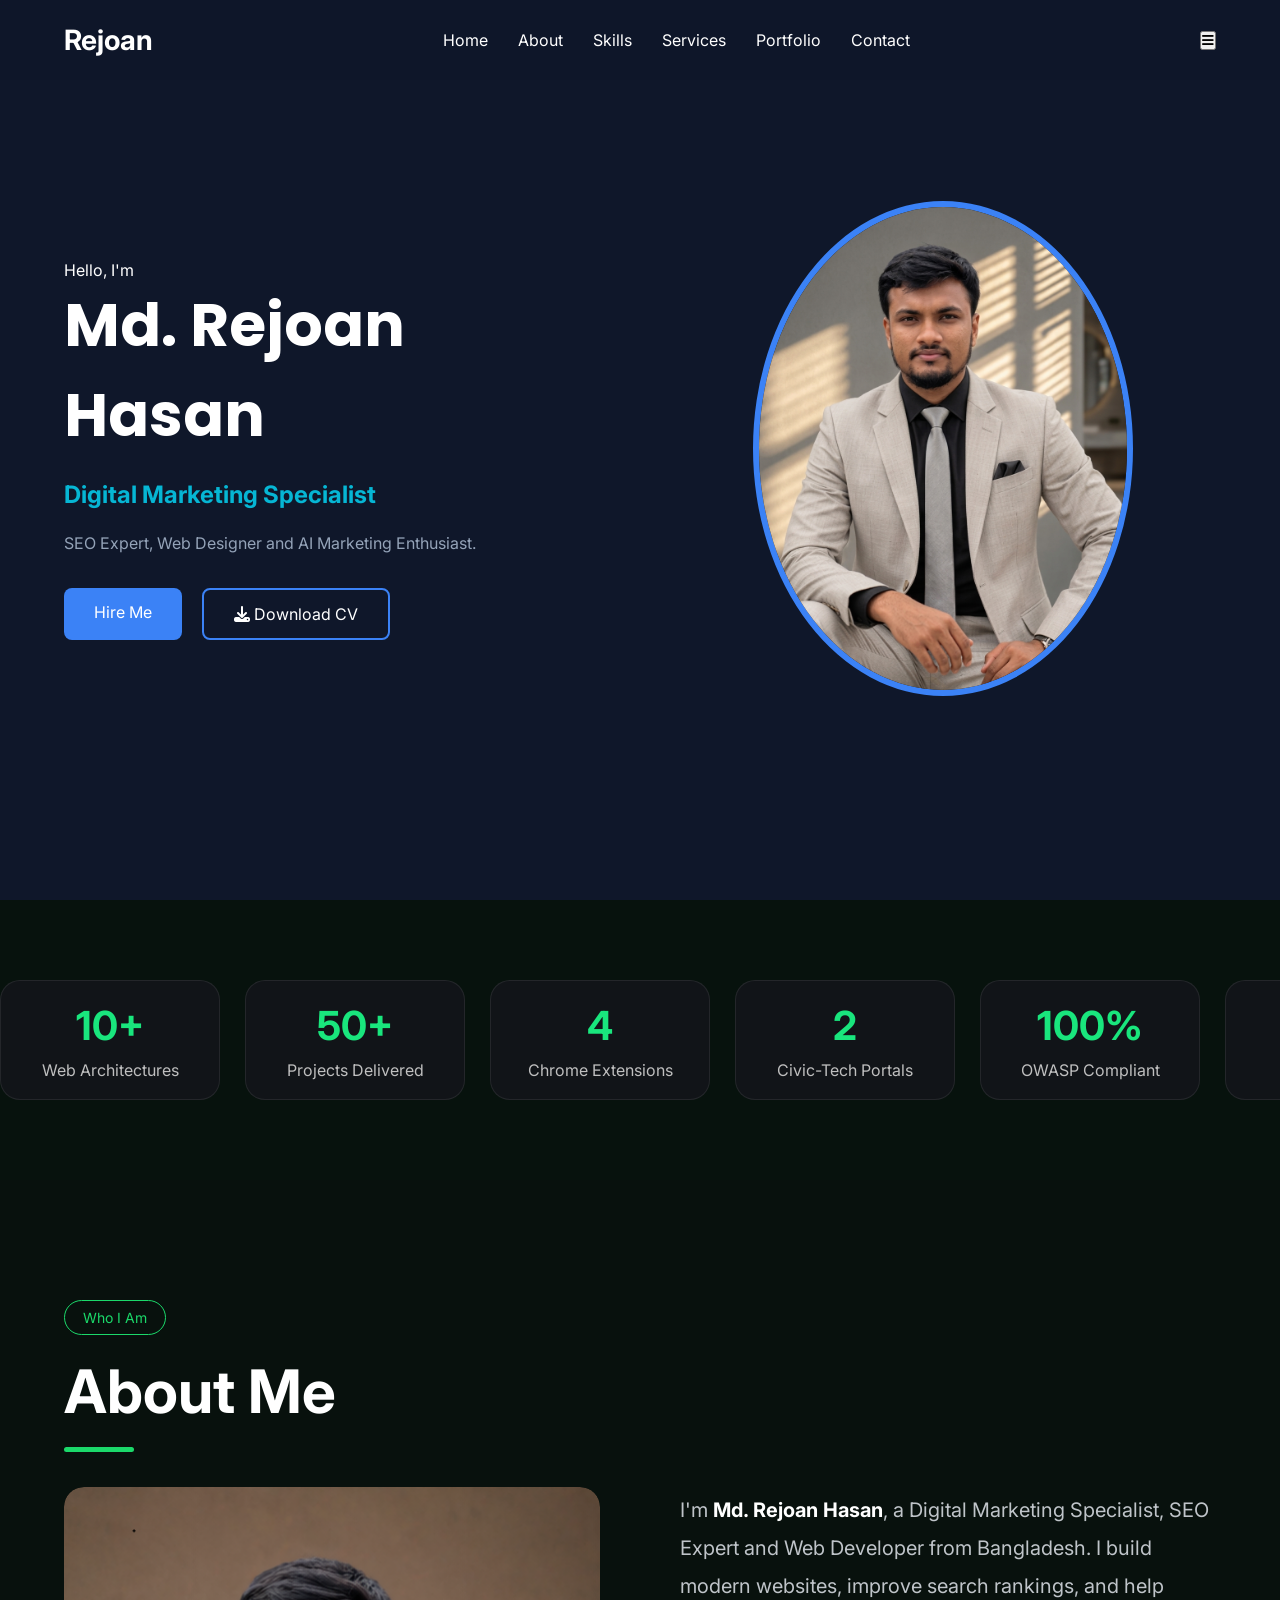
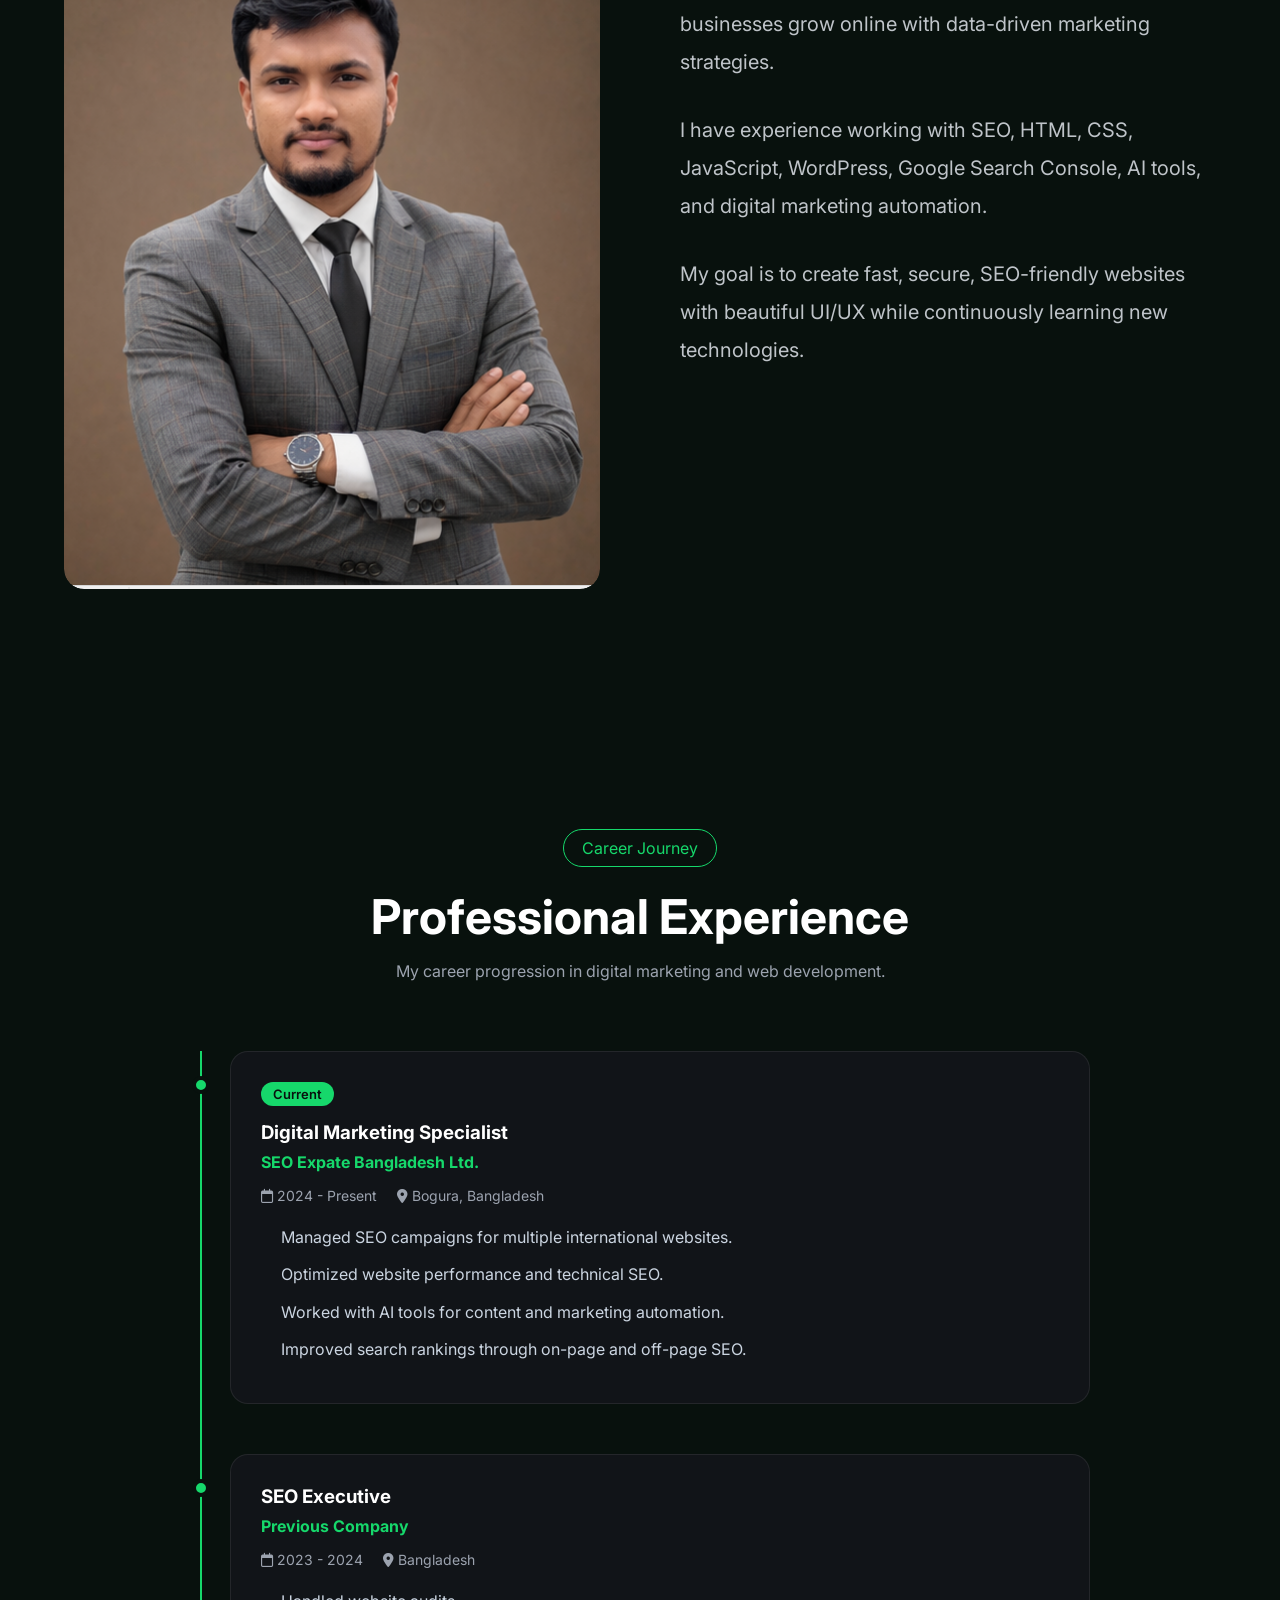
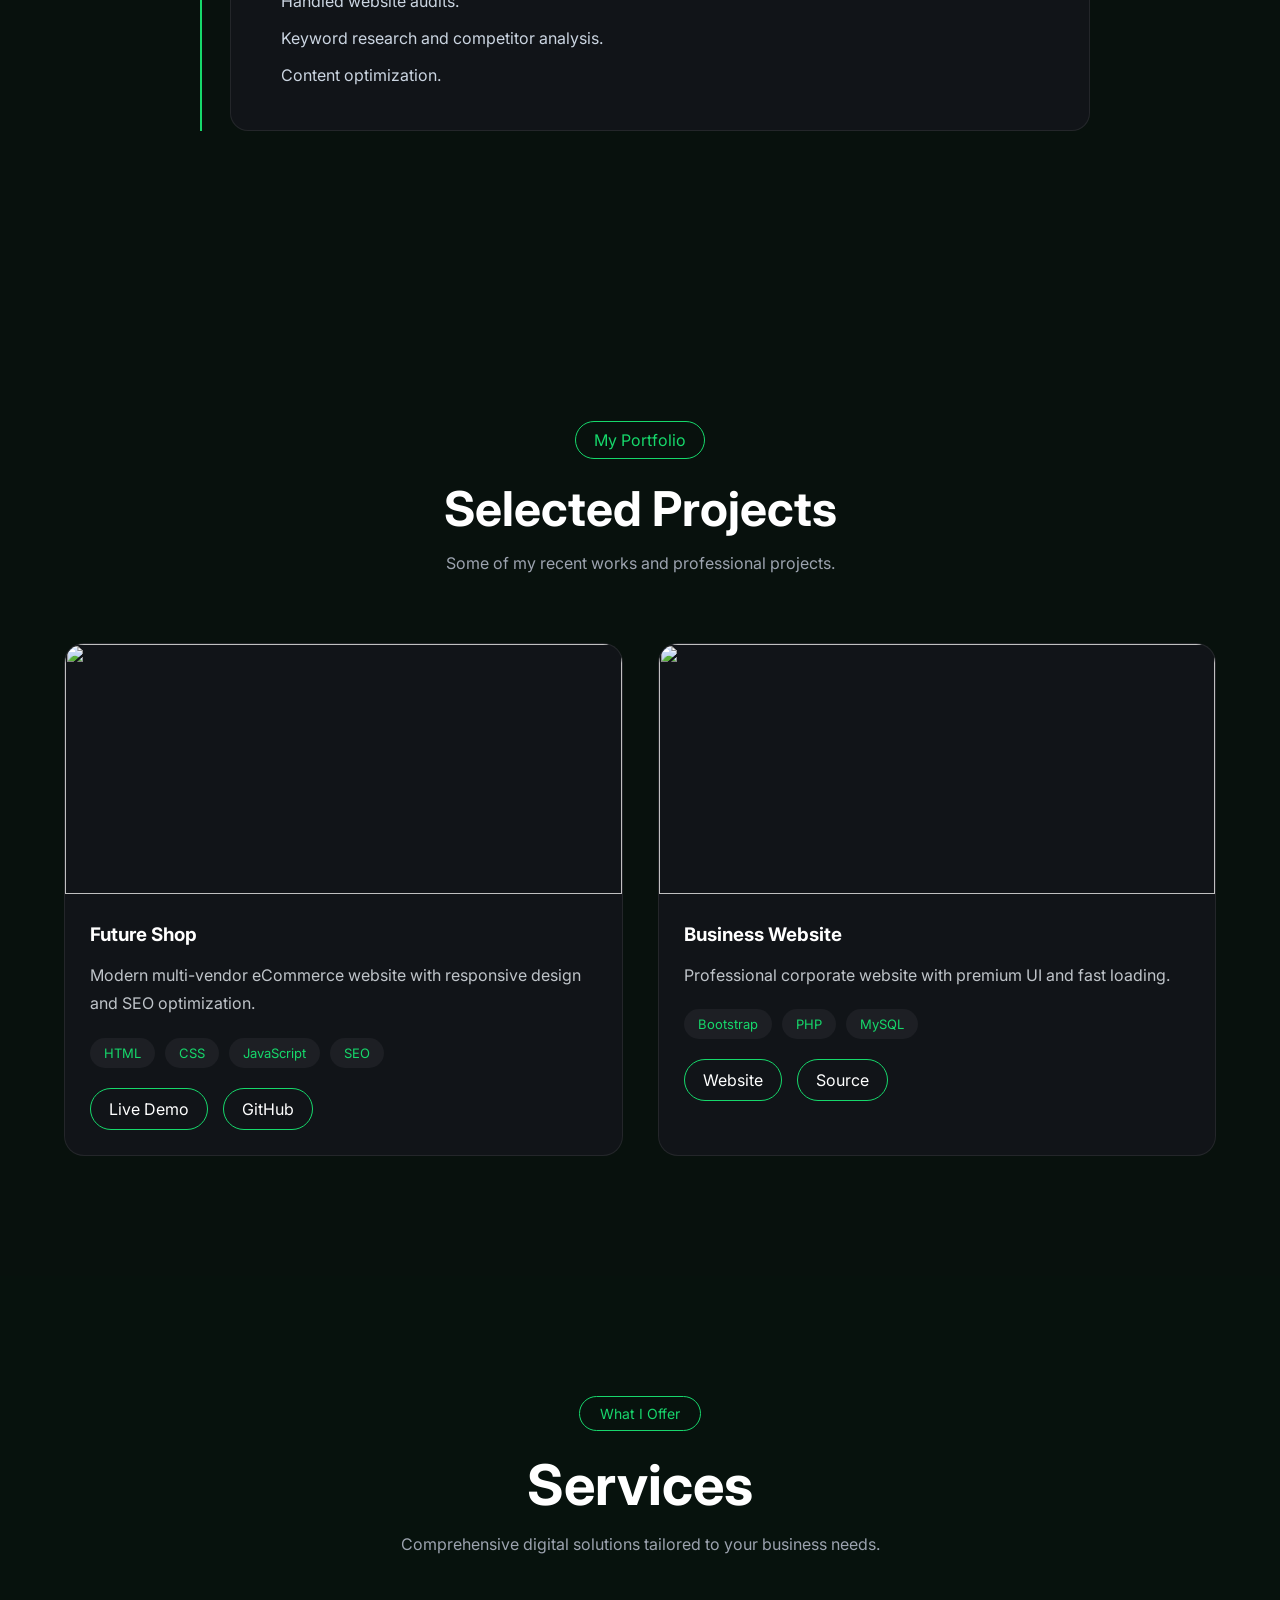
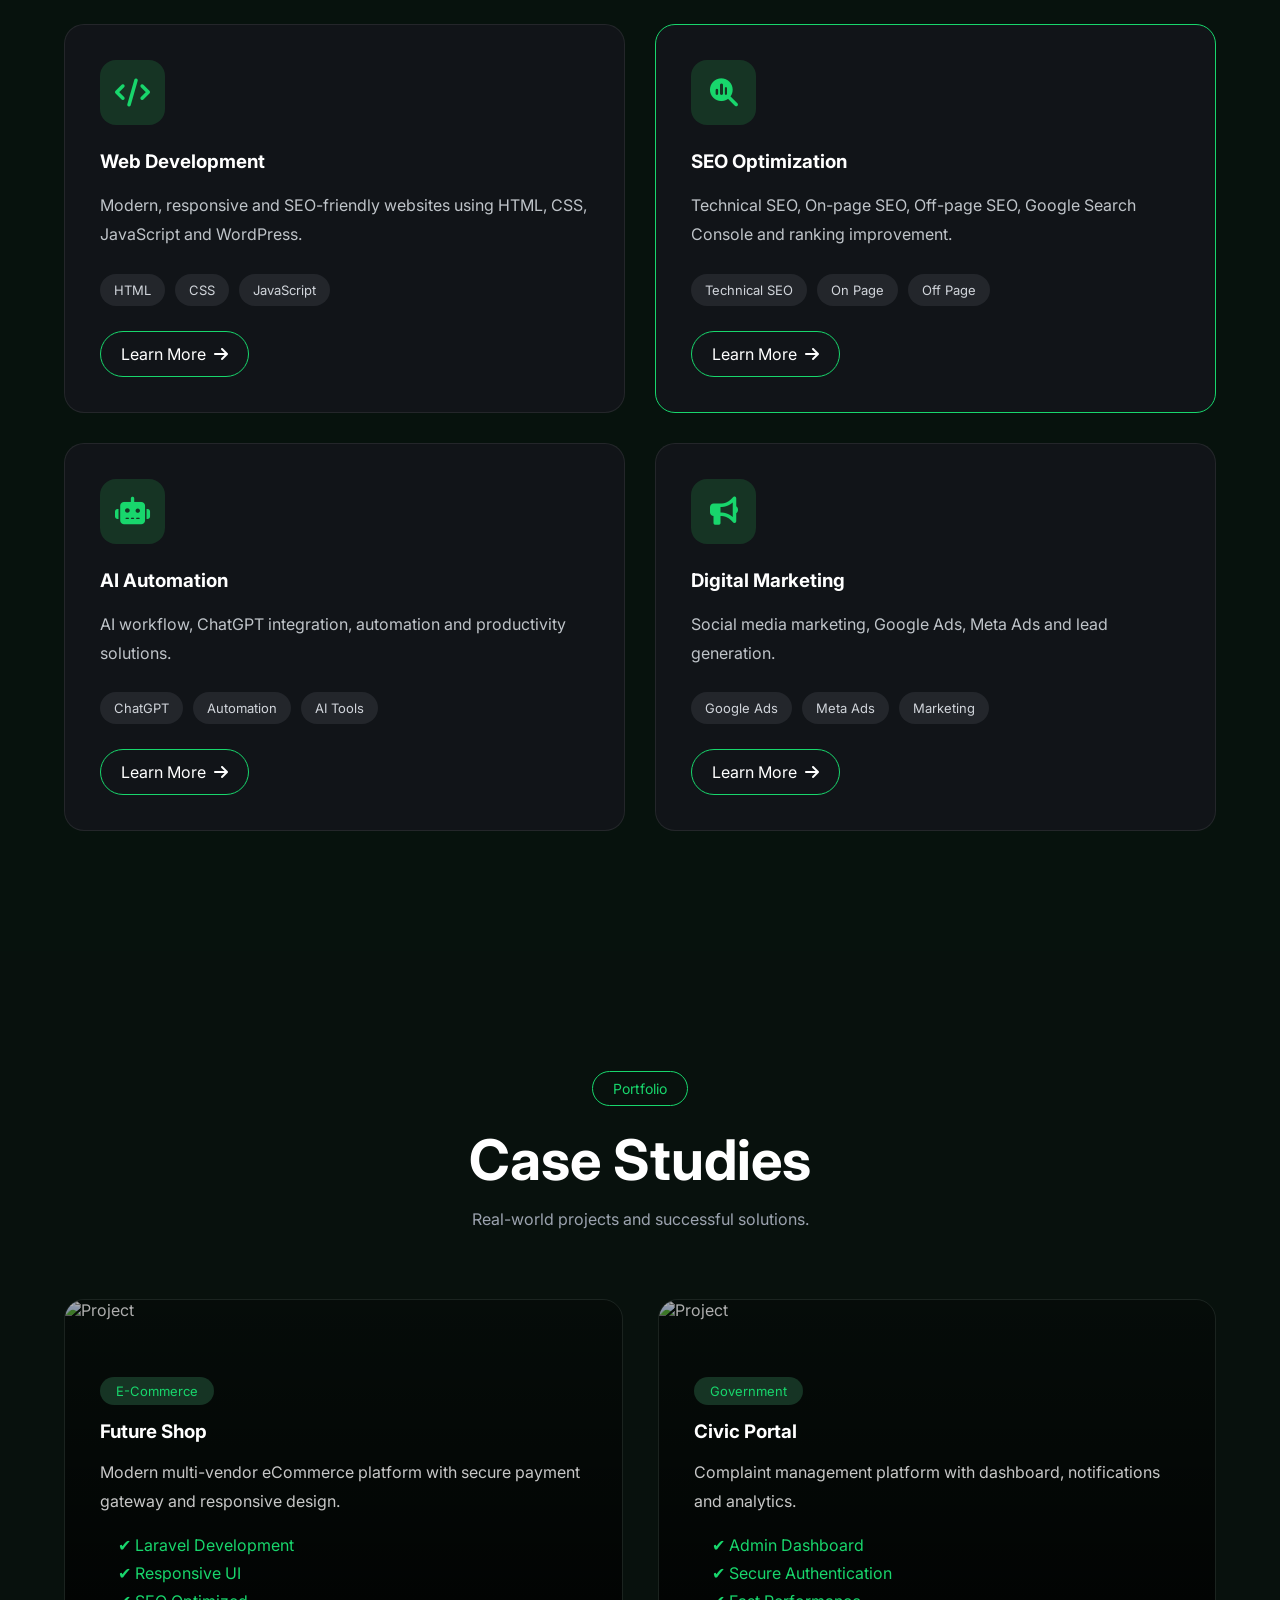
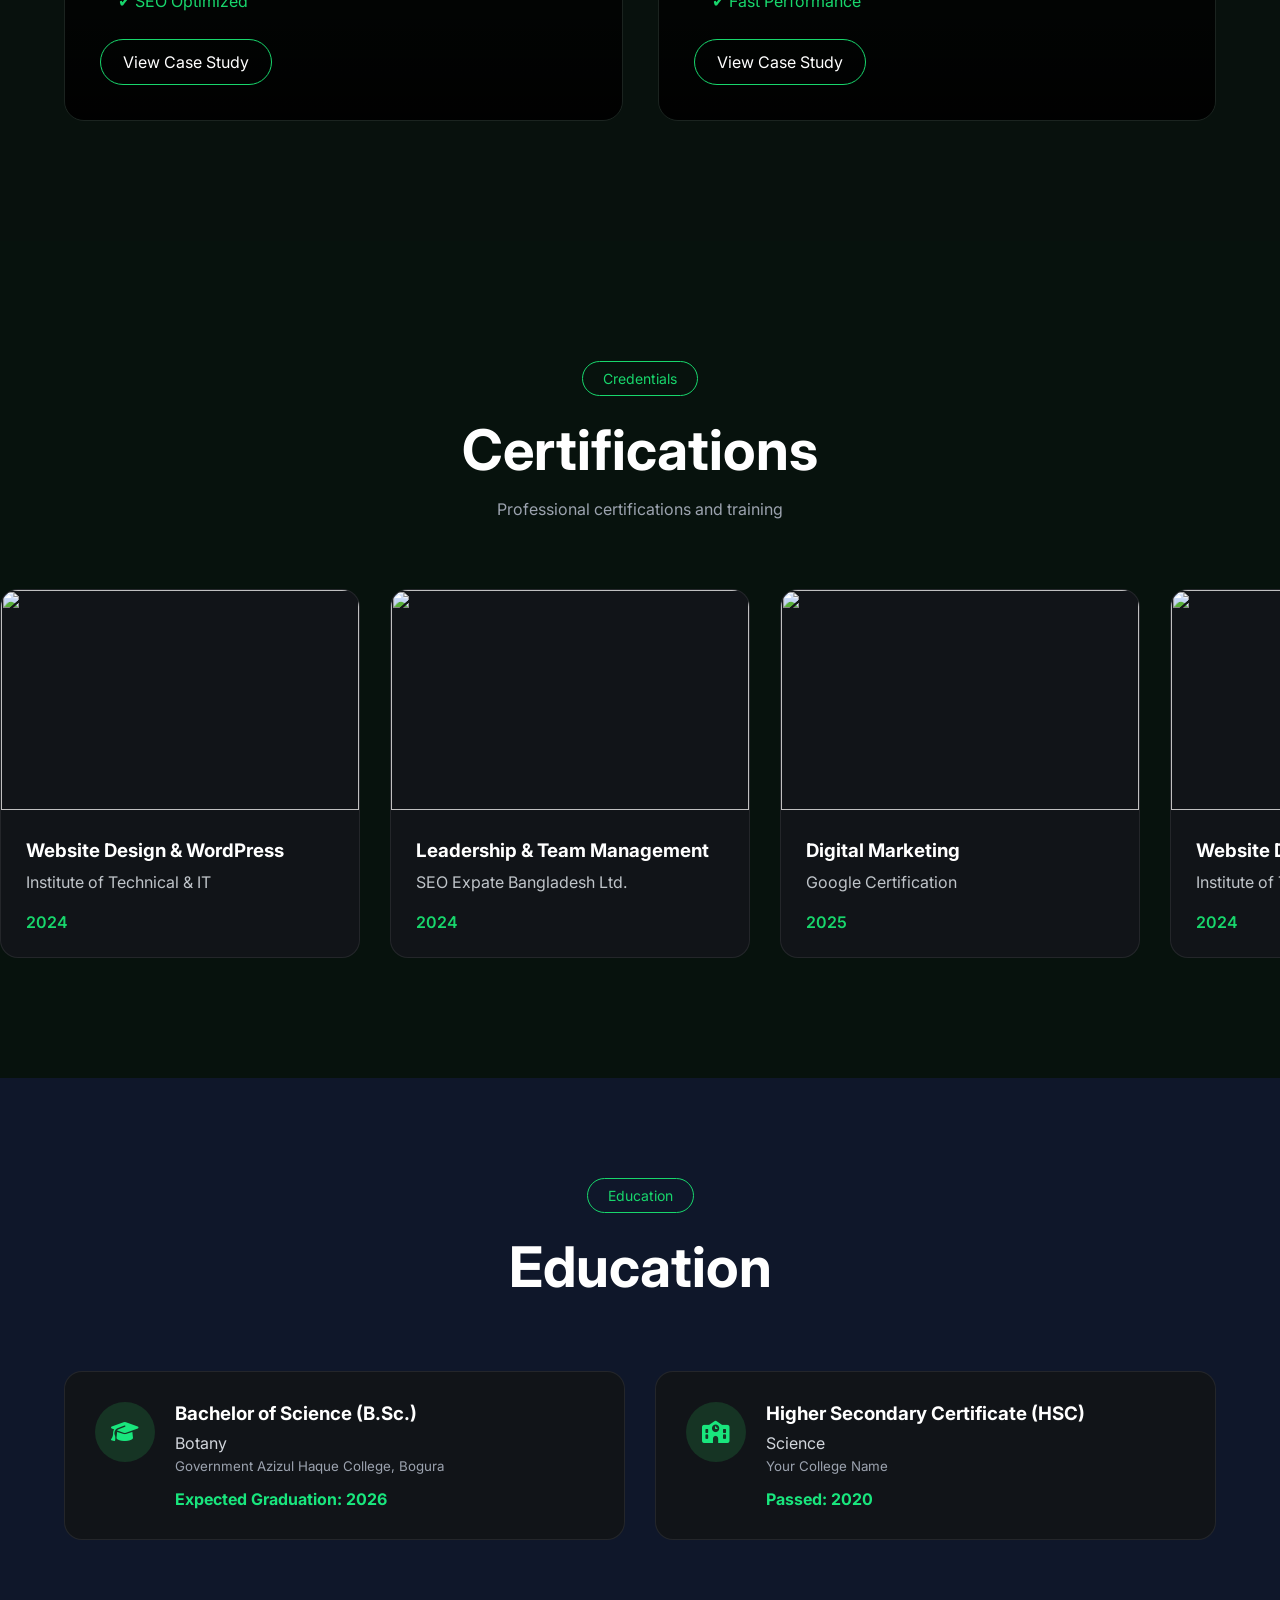
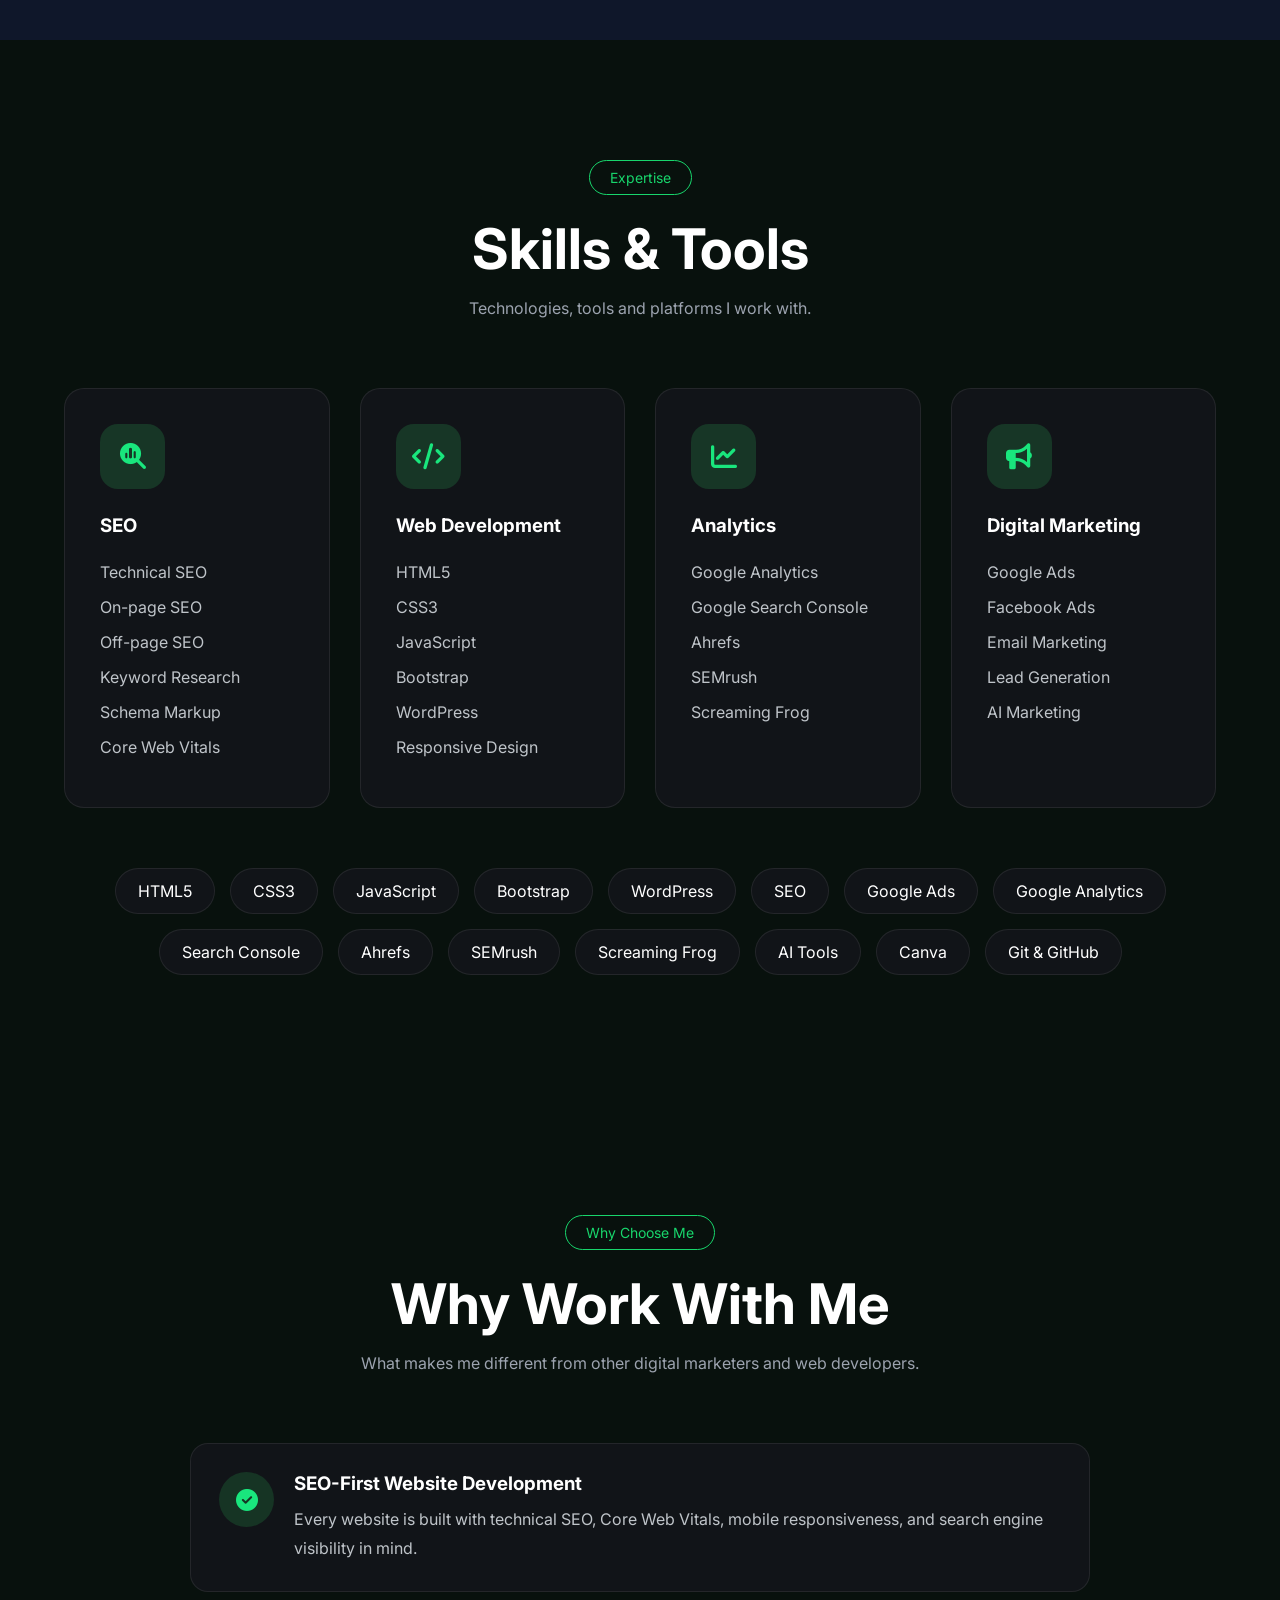
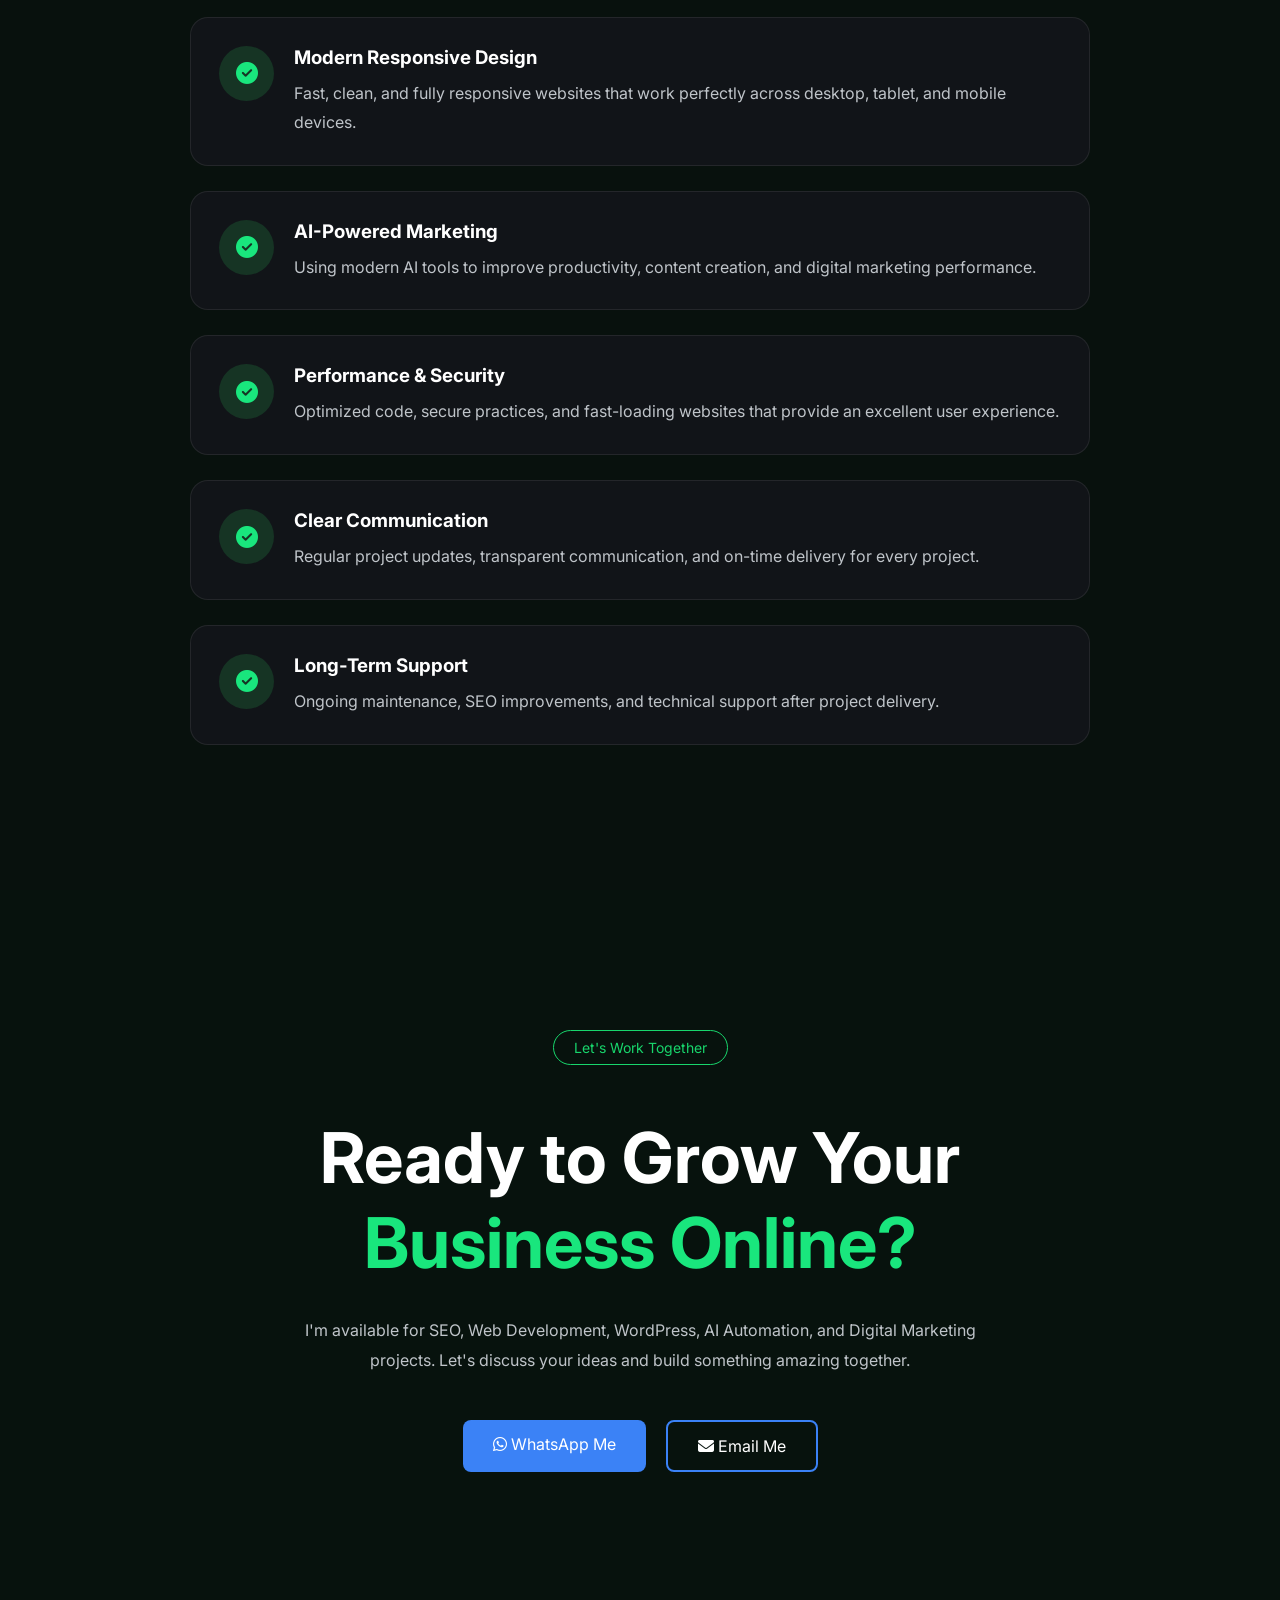
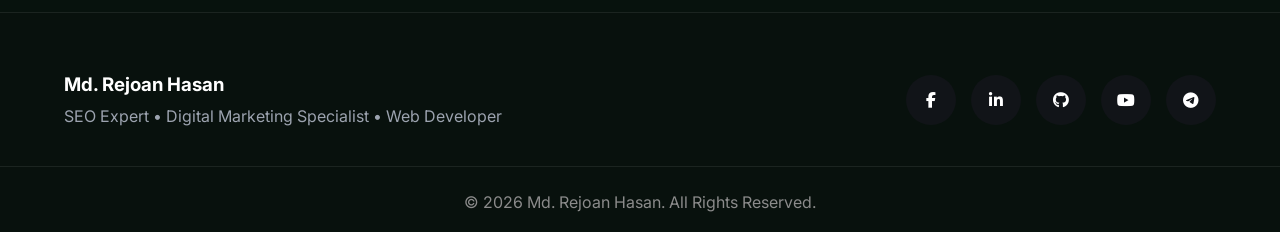
==== index.html @ 86cb3f72 "Add portfolio website" ====
<!DOCTYPE html>
<html lang="en">

<head>
    <!-- Basic -->
    <meta charset="UTF-8">
    <meta name="viewport" content="width=device-width, initial-scale=1.0">

    <!-- SEO -->
    <title>Md. Rejoan Hasan | Portfolio</title>
    <meta name="description"
        content="Professional Portfolio of Md. Rejoan Hasan - Digital Marketing Specialist, SEO Expert & Web Developer.">

    <!-- Google Font -->
    <link href="https://fonts.googleapis.com/css2?family=Inter:wght@300;400;500;600;700&family=Poppins:wght@600;700;800&display=swap" rel="stylesheet">

    <!-- Font Awesome -->
    <link rel="stylesheet"
        href="https://cdnjs.cloudflare.com/ajax/libs/font-awesome/6.7.2/css/all.min.css">

    <!-- CSS -->
    <link rel="stylesheet" href="css/style.css">
    <link rel="stylesheet" href="css/responsive.css">
</head>

<body>

    <!--======================
            HEADER
    =======================-->

    <header class="header">

        <div class="container">

            <a href="#" class="logo">
                Rejoan
            </a>

            <nav class="navbar">

                <ul>

                    <li><a href="#home">Home</a></li>

                    <li><a href="#about">About</a></li>

                    <li><a href="#skills">Skills</a></li>

                    <li><a href="#services">Services</a></li>

                    <li><a href="#portfolio">Portfolio</a></li>

                    <li><a href="#contact">Contact</a></li>

                </ul>

            </nav>

            <button class="menu-btn">
                <i class="fa-solid fa-bars"></i>
            </button>

        </div>

    </header>

    <!--======================
            HERO
    =======================-->

    <section class="hero" id="home">

        <div class="container hero-container">

            <div class="hero-text">

                <span>Hello, I'm</span>

                <h1>Md. Rejoan Hasan</h1>

                <h2>Digital Marketing Specialist</h2>

                <p>
                    SEO Expert, Web Designer and AI Marketing Enthusiast.
                </p>

                <div class="hero-btns">

                    <a href="#contact" class="btn">
                        Hire Me
                    </a>

                   <a href="assets//Md-Rejoan-Hasan-CV (2).pdf"
   class="btn btn-outline"
   download>

    <i class="fa-solid fa-download"></i>
    Download CV

</a>

                </div>

            </div>

            <div class="hero-image">

                 <img src="assets/2.png" alt="Profile">

            </div>

        </div>

    </section>

    <section class="stats-section">

    <div class="stats-track">

        <!-- প্রথম সেট -->

        <div class="stat-card">
            <h2>10+</h2>
            <p>Web Architectures</p>
        </div>

        <div class="stat-card">
            <h2>50+</h2>
            <p>Projects Delivered</p>
        </div>

        <div class="stat-card">
            <h2>4</h2>
            <p>Chrome Extensions</p>
        </div>

        <div class="stat-card">
            <h2>2</h2>
            <p>Civic-Tech Portals</p>
        </div>

        <div class="stat-card">
            <h2>100%</h2>
            <p>OWASP Compliant</p>
        </div>

        <div class="stat-card">
            <h2>30+</h2>
            <p>Happy Clients</p>
        </div>

        <!-- একই কার্ড আবার কপি করুন -->

        <div class="stat-card">
            <h2>10+</h2>
            <p>Web Architectures</p>
        </div>

        <div class="stat-card">
            <h2>50+</h2>
            <p>Projects Delivered</p>
        </div>

        <div class="stat-card">
            <h2>4</h2>
            <p>Chrome Extensions</p>
        </div>

        <div class="stat-card">
            <h2>2</h2>
            <p>Civic-Tech Portals</p>
        </div>

        <div class="stat-card">
            <h2>100%</h2>
            <p>OWASP Compliant</p>
        </div>

        <div class="stat-card">
            <h2>30+</h2>
            <p>Happy Clients</p>
        </div>

    </div>

</section>

<section class="about" id="about">

    <div class="container">

        <div class="about-grid">

            <!-- Left -->

            <div class="about-left">

                <span class="about-tag">
                    Who I Am
                </span>

                <h2>About Me</h2>

                <div class="line"></div>

                <div class="about-image">

                   <img src="assets/3.png" alt="Profile">

                </div>

            </div>

            <!-- Right -->

            <div class="about-right">

                <p>
                    I'm <strong>Md. Rejoan Hasan</strong>, a Digital Marketing Specialist,
                    SEO Expert and Web Developer from Bangladesh.
                    I build modern websites, improve search rankings,
                    and help businesses grow online with data-driven marketing strategies.
                </p>

                <p>
                    I have experience working with SEO, HTML, CSS,
                    JavaScript, WordPress, Google Search Console,
                    AI tools, and digital marketing automation.
                </p>

                <p>
                    My goal is to create fast, secure,
                    SEO-friendly websites with beautiful UI/UX
                    while continuously learning new technologies.
                </p>

            </div>

        </div>

    </div>

</section>

<section class="experience" id="experience">

    <div class="container">

        <div class="section-title">

            <span class="section-tag">Career Journey</span>

            <h2>Professional Experience</h2>

            <p>My career progression in digital marketing and web development.</p>

        </div>

        <div class="timeline">

            <div class="timeline-item">

                <div class="timeline-dot"></div>

                <div class="timeline-card">

                    <span class="badge">Current</span>

                    <h3>Digital Marketing Specialist</h3>

                    <h4>SEO Expate Bangladesh Ltd.</h4>

                    <div class="meta">
                        <span><i class="fa-regular fa-calendar"></i> 2024 - Present</span>
                        <span><i class="fa-solid fa-location-dot"></i> Bogura, Bangladesh</span>
                    </div>

                    <ul>
                        <li>Managed SEO campaigns for multiple international websites.</li>
                        <li>Optimized website performance and technical SEO.</li>
                        <li>Worked with AI tools for content and marketing automation.</li>
                        <li>Improved search rankings through on-page and off-page SEO.</li>
                    </ul>

                </div>

            </div>

            <div class="timeline-item">

                <div class="timeline-dot"></div>

                <div class="timeline-card">

                    <h3>SEO Executive</h3>

                    <h4>Previous Company</h4>

                    <div class="meta">
                        <span><i class="fa-regular fa-calendar"></i> 2023 - 2024</span>
                        <span><i class="fa-solid fa-location-dot"></i> Bangladesh</span>
                    </div>

                    <ul>
                        <li>Handled website audits.</li>
                        <li>Keyword research and competitor analysis.</li>
                        <li>Content optimization.</li>
                    </ul>

                </div>

            </div>

        </div>

    </div>

</section>

<section class="projects" id="projects">

    <div class="container">

        <div class="section-title">

            <span class="section-tag">My Portfolio</span>

            <h2>Selected Projects</h2>

            <p>Some of my recent works and professional projects.</p>

        </div>

        <div class="project-grid">

            <!-- Project 1 -->
            <div class="project-card">

                <div class="project-image">
                    <img src="../assets/images/project1.jpg" alt="">
                </div>

                <div class="project-content">

                    <h3>Future Shop</h3>

                    <p>
                        Modern multi-vendor eCommerce website with responsive design and SEO optimization.
                    </p>

                    <div class="tech">

                        <span>HTML</span>
                        <span>CSS</span>
                        <span>JavaScript</span>
                        <span>SEO</span>

                    </div>

                    <div class="project-btn">

                        <a href="#">Live Demo</a>

                        <a href="#">GitHub</a>

                    </div>

                </div>

            </div>

            <!-- Project 2 -->

            <div class="project-card">

                <div class="project-image">
                    <img src="../assets/images/project2.jpg" alt="">
                </div>

                <div class="project-content">

                    <h3>Business Website</h3>

                    <p>
                        Professional corporate website with premium UI and fast loading.
                    </p>

                    <div class="tech">

                        <span>Bootstrap</span>

                        <span>PHP</span>

                        <span>MySQL</span>

                    </div>

                    <div class="project-btn">

                        <a href="#">Website</a>

                        <a href="#">Source</a>

                    </div>

                </div>

            </div>

            <!-- আরও Project একইভাবে যোগ করুন -->

        </div>

    </div>

</section>

<section class="services" id="services">

    <div class="container">

        <div class="section-header">

            <span class="section-badge">What I Offer</span>

            <h2>Services</h2>

            <p>
                Comprehensive digital solutions tailored to your business needs.
            </p>

        </div>

        <div class="services-grid">

            <!-- Card 1 -->

            <div class="service-card">

                <div class="service-icon">
                    <i class="fa-solid fa-code"></i>
                </div>

                <h3>Web Development</h3>

                <p>
                    Modern, responsive and SEO-friendly websites using HTML,
                    CSS, JavaScript and WordPress.
                </p>

                <div class="service-tags">

                    <span>HTML</span>

                    <span>CSS</span>

                    <span>JavaScript</span>

                </div>

                <a href="#" class="service-btn">

                    Learn More

                    <i class="fa-solid fa-arrow-right"></i>

                </a>

            </div>

            <!-- Card 2 -->

            <div class="service-card active">

                <div class="service-icon">
                    <i class="fa-solid fa-magnifying-glass-chart"></i>
                </div>

                <h3>SEO Optimization</h3>

                <p>
                    Technical SEO, On-page SEO, Off-page SEO,
                    Google Search Console and ranking improvement.
                </p>

                <div class="service-tags">

                    <span>Technical SEO</span>

                    <span>On Page</span>

                    <span>Off Page</span>

                </div>

                <a href="#" class="service-btn">

                    Learn More

                    <i class="fa-solid fa-arrow-right"></i>

                </a>

            </div>

            <!-- Card 3 -->

            <div class="service-card">

                <div class="service-icon">
                    <i class="fa-solid fa-robot"></i>
                </div>

                <h3>AI Automation</h3>

                <p>
                    AI workflow, ChatGPT integration,
                    automation and productivity solutions.
                </p>

                <div class="service-tags">

                    <span>ChatGPT</span>

                    <span>Automation</span>

                    <span>AI Tools</span>

                </div>

                <a href="#" class="service-btn">

                    Learn More

                    <i class="fa-solid fa-arrow-right"></i>

                </a>

            </div>

            <!-- Card 4 -->

            <div class="service-card">

                <div class="service-icon">
                    <i class="fa-solid fa-bullhorn"></i>
                </div>

                <h3>Digital Marketing</h3>

                <p>
                    Social media marketing,
                    Google Ads,
                    Meta Ads and lead generation.
                </p>

                <div class="service-tags">

                    <span>Google Ads</span>

                    <span>Meta Ads</span>

                    <span>Marketing</span>

                </div>

                <a href="#" class="service-btn">

                    Learn More

                    <i class="fa-solid fa-arrow-right"></i>

                </a>

            </div>

        </div>

    </div>

</section>


<section class="case-study" id="case-study">

    <div class="container">

        <div class="section-header">

            <span class="section-badge">Portfolio</span>

            <h2>Case Studies</h2>

            <p>Real-world projects and successful solutions.</p>

        </div>

        <div class="case-grid">

            <!-- Card -->

            <div class="case-card">

                <div class="case-image">

                    <img src="../assets/images/project1.jpg" alt="Project">

                </div>

                <div class="case-overlay">

                    <span class="case-tag">
                        E-Commerce
                    </span>

                    <h3>Future Shop</h3>

                    <p>
                        Modern multi-vendor eCommerce platform with
                        secure payment gateway and responsive design.
                    </p>

                    <ul>

                        <li>✔ Laravel Development</li>

                        <li>✔ Responsive UI</li>

                        <li>✔ SEO Optimized</li>

                    </ul>

                    <a href="#" class="case-btn">

                        View Case Study

                    </a>

                </div>

            </div>

            <!-- Card -->

            <div class="case-card">

                <div class="case-image">

                    <img src="../assets/images/project2.jpg" alt="Project">

                </div>

                <div class="case-overlay">

                    <span class="case-tag">
                        Government
                    </span>

                    <h3>Civic Portal</h3>

                    <p>
                        Complaint management platform with dashboard,
                        notifications and analytics.
                    </p>

                    <ul>

                        <li>✔ Admin Dashboard</li>

                        <li>✔ Secure Authentication</li>

                        <li>✔ Fast Performance</li>

                    </ul>

                    <a href="#" class="case-btn">

                        View Case Study

                    </a>

                </div>

            </div>

        </div>

    </div>

</section>

<section class="certificates">

    <div class="section-header">

        <span class="section-badge">Credentials</span>

        <h2>Certifications</h2>

        <p>Professional certifications and training</p>

    </div>

    <div class="certificate-slider">

        <div class="certificate-track">

            <!-- Card 1 -->
            <div class="certificate-card">

                <img src="../assets/images/certificate1.jpg">

                <div class="certificate-content">

                    <h3>Website Design & WordPress</h3>

                    <p>Institute of Technical & IT</p>

                    <span>2024</span>

                </div>

            </div>

            <!-- Card 2 -->

            <div class="certificate-card">

                <img src="../assets/images/certificate2.jpg">

                <div class="certificate-content">

                    <h3>Leadership & Team Management</h3>

                    <p>SEO Expate Bangladesh Ltd.</p>

                    <span>2024</span>

                </div>

            </div>

            <!-- Card 3 -->

            <div class="certificate-card">

                <img src="../assets/images/certificate3.jpg">

                <div class="certificate-content">

                    <h3>Digital Marketing</h3>

                    <p>Google Certification</p>

                    <span>2025</span>

                </div>

            </div>

            <!-- Duplicate Cards -->

            <div class="certificate-card">

                <img src="../assets/images/certificate1.jpg">

                <div class="certificate-content">

                    <h3>Website Design & WordPress</h3>

                    <p>Institute of Technical & IT</p>

                    <span>2024</span>

                </div>

            </div>

            <div class="certificate-card">

                <img src="../assets/images/certificate2.jpg">

                <div class="certificate-content">

                    <h3>Leadership & Team Management</h3>

                    <p>SEO Expate Bangladesh Ltd.</p>

                    <span>2024</span>

                </div>

            </div>

        </div>

    </div>

</section>

<section class="education" id="education">

    <div class="container">

        <div class="section-header">

            <span class="section-badge">Education</span>

            <h2>Education</h2>

        </div>

        <div class="education-grid">

            <!-- BSc -->

            <div class="education-card">

                <div class="education-icon">
                    <i class="fa-solid fa-graduation-cap"></i>
                </div>

                <div>

                    <h3>Bachelor of Science (B.Sc.)</h3>

                    <p>Botany</p>

                    <small>Government Azizul Haque College, Bogura</small>

                    <h4>Expected Graduation: 2026</h4>

                </div>

            </div>

            <!-- HSC -->

            <div class="education-card">

                <div class="education-icon">
                    <i class="fa-solid fa-school"></i>
                </div>

                <div>

                    <h3>Higher Secondary Certificate (HSC)</h3>

                    <p>Science</p>

                    <small>Your College Name</small>

                    <h4>Passed: 2020</h4>

                </div>

            </div>

        </div>

    </div>

</section>

<section class="skills" id="skills">

    <div class="container">

        <div class="section-header">

            <span class="section-badge">Expertise</span>

            <h2>Skills & Tools</h2>

            <p>Technologies, tools and platforms I work with.</p>

        </div>

        <div class="skills-grid">

            <!-- SEO -->

            <div class="skill-card">

                <div class="skill-icon">
                    <i class="fa-solid fa-magnifying-glass-chart"></i>
                </div>

                <h3>SEO</h3>

                <ul>
                    <li>Technical SEO</li>
                    <li>On-page SEO</li>
                    <li>Off-page SEO</li>
                    <li>Keyword Research</li>
                    <li>Schema Markup</li>
                    <li>Core Web Vitals</li>
                </ul>

            </div>

            <!-- Web -->

            <div class="skill-card">

                <div class="skill-icon">
                    <i class="fa-solid fa-code"></i>
                </div>

                <h3>Web Development</h3>

                <ul>
                    <li>HTML5</li>
                    <li>CSS3</li>
                    <li>JavaScript</li>
                    <li>Bootstrap</li>
                    <li>WordPress</li>
                    <li>Responsive Design</li>
                </ul>

            </div>

            <!-- Analytics -->

            <div class="skill-card">

                <div class="skill-icon">
                    <i class="fa-solid fa-chart-line"></i>
                </div>

                <h3>Analytics</h3>

                <ul>
                    <li>Google Analytics</li>
                    <li>Google Search Console</li>
                    <li>Ahrefs</li>
                    <li>SEMrush</li>
                    <li>Screaming Frog</li>
                </ul>

            </div>

            <!-- Marketing -->

            <div class="skill-card">

                <div class="skill-icon">
                    <i class="fa-solid fa-bullhorn"></i>
                </div>

                <h3>Digital Marketing</h3>

                <ul>
                    <li>Google Ads</li>
                    <li>Facebook Ads</li>
                    <li>Email Marketing</li>
                    <li>Lead Generation</li>
                    <li>AI Marketing</li>
                </ul>

            </div>

        </div>

        <!-- Skills Tags -->

        <div class="skills-tags">

            <span>HTML5</span>
            <span>CSS3</span>
            <span>JavaScript</span>
            <span>Bootstrap</span>
            <span>WordPress</span>
            <span>SEO</span>
            <span>Google Ads</span>
            <span>Google Analytics</span>
            <span>Search Console</span>
            <span>Ahrefs</span>
            <span>SEMrush</span>
            <span>Screaming Frog</span>
            <span>AI Tools</span>
            <span>Canva</span>
            <span>Git & GitHub</span>

        </div>

    </div>

</section>

<section class="why-me" id="why-me">

    <div class="container">

        <div class="section-header">

            <span class="section-badge">Why Choose Me</span>

            <h2>Why Work With Me</h2>

            <p>
                What makes me different from other digital marketers and web developers.
            </p>

        </div>

        <div class="why-list">

            <div class="why-card">

                <i class="fa-solid fa-circle-check"></i>

                <div>

                    <h3>SEO-First Website Development</h3>

                    <p>
                        Every website is built with technical SEO, Core Web Vitals,
                        mobile responsiveness, and search engine visibility in mind.
                    </p>

                </div>

            </div>

            <div class="why-card">

                <i class="fa-solid fa-circle-check"></i>

                <div>

                    <h3>Modern Responsive Design</h3>

                    <p>
                        Fast, clean, and fully responsive websites that work perfectly
                        across desktop, tablet, and mobile devices.
                    </p>

                </div>

            </div>

            <div class="why-card">

                <i class="fa-solid fa-circle-check"></i>

                <div>

                    <h3>AI-Powered Marketing</h3>

                    <p>
                        Using modern AI tools to improve productivity,
                        content creation, and digital marketing performance.
                    </p>

                </div>

            </div>

            <div class="why-card">

                <i class="fa-solid fa-circle-check"></i>

                <div>

                    <h3>Performance & Security</h3>

                    <p>
                        Optimized code, secure practices,
                        and fast-loading websites that provide an excellent user experience.
                    </p>

                </div>

            </div>

            <div class="why-card">

                <i class="fa-solid fa-circle-check"></i>

                <div>

                    <h3>Clear Communication</h3>

                    <p>
                        Regular project updates, transparent communication,
                        and on-time delivery for every project.
                    </p>

                </div>

            </div>

            <div class="why-card">

                <i class="fa-solid fa-circle-check"></i>

                <div>

                    <h3>Long-Term Support</h3>

                    <p>
                        Ongoing maintenance, SEO improvements,
                        and technical support after project delivery.
                    </p>

                </div>

            </div>

        </div>

    </div>

</section>

<section class="cta" id="contact">

    <div class="container">

        <span class="section-badge">
            Let's Work Together
        </span>

        <h2>
            Ready to Grow Your <br>
            <span>Business Online?</span>
        </h2>

        <p>
            I'm available for SEO, Web Development, WordPress,
            AI Automation, and Digital Marketing projects.
            Let's discuss your ideas and build something amazing together.
        </p>

        <div class="cta-buttons">

            <a href="https://wa.me/8801729922072" target="_blank" class="btn">

                <i class="fa-brands fa-whatsapp"></i>

                WhatsApp Me

            </a>

            <a href="info.rejoanhasan@gmail.com" class="btn btn-outline">

                <i class="fa-solid fa-envelope"></i>

                Email Me

            </a>

        </div>

    </div>

</section>

<footer class="footer">

    <div class="container footer-content">

        <div class="footer-left">

            <h3>Md. Rejoan Hasan</h3>

            <p>
                SEO Expert • Digital Marketing Specialist • Web Developer
            </p>

        </div>

        <div class="footer-social">

            <a href="#"><i class="fa-brands fa-facebook-f"></i></a>

            <a href="#"><i class="fa-brands fa-linkedin-in"></i></a>

            <a href="#"><i class="fa-brands fa-github"></i></a>

            <a href="#"><i class="fa-brands fa-youtube"></i></a>

            <a href="#"><i class="fa-brands fa-telegram"></i></a>

        </div>

    </div>

    <div class="footer-bottom">

        © 2026 Md. Rejoan Hasan. All Rights Reserved.

    </div>

</footer>

    <script src="js/main.js"></script>

</body>

</html>
---- css/style.css ----
/* ==========================
   GOOGLE FONT
========================== */

:root{

    --primary:#3b82f6;
    --secondary:#06b6d4;
    --bg:#0f172a;
    --card:#1e293b;
    --text:#ffffff;
    --gray:#94a3b8;

}

*{

    margin:0;
    padding:0;
    box-sizing:border-box;

}

html{

    scroll-behavior:smooth;

}

body{

    font-family:'Inter',sans-serif;
    background:var(--bg);
    color:var(--text);

}

.container{

    width:90%;
    max-width:1200px;
    margin:auto;

}

a{

    text-decoration:none;

}

ul{

    list-style:none;

}

/* ==========================
HEADER
========================== */

.header{

    position:fixed;
    width:100%;
    top:0;
    left:0;
    z-index:1000;

    background:rgba(15,23,42,.90);
    backdrop-filter:blur(10px);

}

.header .container{

    display:flex;
    justify-content:space-between;
    align-items:center;
    height:80px;

}

.logo{

    color:#fff;
    font-size:28px;
    font-weight:700;

}

.navbar ul{

    display:flex;
    gap:30px;

}

.navbar a{

    color:#fff;
    transition:.3s;

}

.navbar a:hover{

    color:var(--secondary);

}

/* ==========================
HERO
========================== */

.hero{

    min-height:100vh;
    display:flex;
    align-items:center;

}

.hero-container{

    display:grid;
    grid-template-columns:repeat(2,1fr);
    align-items:center;
    gap:60px;

}

.hero h1{

    font-size:60px;
    font-family:Poppins,sans-serif;

}

.hero h2{

    color:var(--secondary);
    margin:20px 0;

}

.hero p{

    color:var(--gray);
    line-height:1.8;

}

.hero-btns{

    margin-top:30px;
    display:flex;
    gap:20px;

}

.btn{

    padding:14px 30px;
    background:var(--primary);
    color:#fff;
    border-radius:8px;
    transition:.3s;

}

.btn:hover{

    transform:translateY(-5px);

}

.btn-outline{

    background:none;
    border:2px solid var(--primary);

}

.hero-image{

    text-align:center;

}

.hero-image img{

    width:380px;
    border-radius:50%;
    border:6px solid var(--primary);

}

.stats-section{

    width:100%;
    overflow:hidden;
    padding:80px 0;
    background:#07120d;

}

.stats-track{

    display:flex;
    gap:25px;
    width:max-content;

    animation:scroll 25s linear infinite;

}

.stats-track:hover{

    animation-play-state:paused;

}

.stat-card{

    min-width:220px;

    height:120px;

    border-radius:20px;

    background:#111418;

    border:1px solid rgba(255,255,255,.08);

    display:flex;

    flex-direction:column;

    justify-content:center;

    align-items:center;

    transition:.4s;

}

.stat-card:hover{

    transform:translateY(-8px);

    border-color:#19e67d;

    box-shadow:0 0 30px rgba(25,230,125,.35);

}

.stat-card h2{

    color:#19e67d;

    font-size:40px;

}

.stat-card p{

    color:#bfbfbf;

    margin-top:10px;

}

@keyframes scroll{

    from{

        transform:translateX(0);

    }

    to{

        transform:translateX(-50%);

    }

}

/*=========================
ABOUT
=========================*/

.about{

    padding:120px 0;

    background:#08110d;

}

.about-grid{

    display:grid;

    grid-template-columns:1fr 1fr;

    gap:80px;

    align-items:center;

}

.about-tag{

    display:inline-block;

    padding:8px 18px;

    border:1px solid #1bd96a;

    border-radius:30px;

    color:#1bd96a;

    font-size:14px;

    margin-bottom:20px;

}

.about h2{

    font-size:60px;

    margin-bottom:20px;

    color:#fff;

}

.line{

    width:70px;

    height:5px;

    background:#1bd96a;

    border-radius:20px;

    margin-bottom:35px;

}

.about-image{

    overflow:hidden;

    border-radius:20px;

}

.about-image img{

    width:100%;

    display:block;

    border-radius:20px;

    transition:.5s;

}

.about-image img:hover{

    transform:scale(1.05);

}

.about-right p{

    color:#bfc4c9;

    font-size:20px;

    line-height:1.9;

    margin-bottom:30px;

}

.about-right strong{

    color:#fff;

}

@media(max-width:992px){

.about-grid{

grid-template-columns:1fr;

}

.about h2{

font-size:42px;

}

.about-right{

margin-top:40px;

}

}

/*=====================
Experience
======================*/

.experience{

    padding:120px 0;

    background:#08110d;

}

.section-title{

    text-align:center;

    margin-bottom:70px;

}

.section-tag{

    display:inline-block;

    padding:8px 18px;

    border:1px solid #16d86b;

    border-radius:30px;

    color:#16d86b;

    margin-bottom:20px;

}

.section-title h2{

    font-size:48px;

    color:#fff;

}

.section-title p{

    color:#9ca3af;

    margin-top:15px;

}

.timeline{

    position:relative;

    max-width:900px;

    margin:auto;

    padding-left:40px;

}

.timeline::before{

    content:"";

    position:absolute;

    left:10px;

    top:0;

    width:2px;

    height:100%;

    background:#16d86b;

}

.timeline-item{

    position:relative;

    margin-bottom:50px;

}

.timeline-dot{

    position:absolute;

    left:-38px;

    top:25px;

    width:18px;

    height:18px;

    border-radius:50%;

    background:#16d86b;

    border:4px solid #08110d;

}

.timeline-card{

    background:#111418;

    border:1px solid rgba(255,255,255,.08);

    border-radius:18px;

    padding:30px;

    transition:.3s;

}

.timeline-card:hover{

    transform:translateY(-6px);

    border-color:#16d86b;

    box-shadow:0 0 25px rgba(22,216,107,.25);

}

.badge{

    display:inline-block;

    background:#16d86b;

    color:#08110d;

    padding:4px 12px;

    border-radius:20px;

    font-size:13px;

    font-weight:600;

    margin-bottom:15px;

}

.timeline-card h3{

    color:#fff;

    margin-bottom:8px;

}

.timeline-card h4{

    color:#16d86b;

    margin-bottom:15px;

}

.meta{

    display:flex;

    gap:20px;

    flex-wrap:wrap;

    color:#9ca3af;

    font-size:14px;

    margin-bottom:20px;

}

.timeline-card ul{

    padding-left:20px;

}

.timeline-card li{

    color:#cbd5e1;

    margin-bottom:10px;

    line-height:1.7;

}

/*========================
PROJECTS
=========================*/

.projects{

    padding:120px 0;

    background:#08110d;

}

.project-grid{

    display:grid;

    grid-template-columns:repeat(2,1fr);

    gap:35px;

}

.project-card{

    background:#111418;

    border:1px solid rgba(255,255,255,.08);

    border-radius:20px;

    overflow:hidden;

    transition:.4s;

}

.project-card:hover{

    transform:translateY(-10px);

    border-color:#16d86b;

    box-shadow:0 20px 40px rgba(22,216,107,.15);

}

.project-image{

    overflow:hidden;

}

.project-image img{

    width:100%;

    height:250px;

    object-fit:cover;

    transition:.5s;

}

.project-card:hover img{

    transform:scale(1.08);

}

.project-content{

    padding:25px;

}

.project-content h3{

    color:#fff;

    margin-bottom:15px;

}

.project-content p{

    color:#bfc4c9;

    line-height:1.8;

}

.tech{

    display:flex;

    gap:10px;

    flex-wrap:wrap;

    margin:20px 0;

}

.tech span{

    padding:7px 14px;

    border-radius:30px;

    background:#1d1f24;

    color:#16d86b;

    font-size:13px;

}

.project-btn{

    display:flex;

    gap:15px;

}

.project-btn a{

    padding:10px 18px;

    border-radius:30px;

    text-decoration:none;

    color:#fff;

    border:1px solid #16d86b;

    transition:.3s;

}

.project-btn a:hover{

    background:#16d86b;

    color:#08110d;

}

@media(max-width:992px){

.project-grid{

grid-template-columns:1fr;

}

}

/*==========================
SERVICES
===========================*/

.services{

    padding:120px 0;

    background:#07120d;

}

.section-header{

    text-align:center;

    margin-bottom:70px;

}

.section-badge{

    display:inline-block;

    padding:8px 20px;

    border-radius:30px;

    border:1px solid #18d66c;

    color:#18d66c;

    font-size:14px;

    margin-bottom:20px;

}

.section-header h2{

    font-size:56px;

    color:#fff;

}

.section-header p{

    color:#9ca3af;

    margin-top:15px;

}

.services-grid{

    display:grid;

    grid-template-columns:repeat(2,1fr);

    gap:30px;

}

.service-card{

    background:#111418;

    border:1px solid rgba(255,255,255,.08);

    border-radius:20px;

    padding:35px;

    transition:.4s;

}

.service-card:hover{

    transform:translateY(-10px);

    border-color:#18d66c;

    box-shadow:0 15px 35px rgba(24,214,108,.18);

}

.active{

    border-color:#18d66c;

}

.service-icon{

    width:65px;

    height:65px;

    background:#163424;

    border-radius:16px;

    display:flex;

    justify-content:center;

    align-items:center;

    margin-bottom:25px;

}

.service-icon i{

    color:#18d66c;

    font-size:28px;

}

.service-card h3{

    color:#fff;

    margin-bottom:18px;

}

.service-card p{

    color:#bfc4c9;

    line-height:1.8;

}

.service-tags{

    display:flex;

    gap:10px;

    flex-wrap:wrap;

    margin:25px 0;

}

.service-tags span{

    background:#23262b;

    color:#d1d5db;

    padding:8px 14px;

    border-radius:30px;

    font-size:13px;

}

.service-btn{

    display:inline-flex;

    align-items:center;

    gap:8px;

    color:#fff;

    text-decoration:none;

    padding:12px 20px;

    border-radius:30px;

    border:1px solid #18d66c;

    transition:.3s;

}

.service-btn:hover{

    background:#18d66c;

    color:#07120d;

}

@media(max-width:992px){

.services-grid{

grid-template-columns:1fr;

}

.section-header h2{

font-size:40px;

}

}

/*=========================
CASE STUDY
==========================*/

.case-study{

    padding:120px 0;

    background:#08110d;

}

.case-grid{

    display:grid;

    grid-template-columns:repeat(2,1fr);

    gap:35px;

}

.case-card{

    position:relative;

    overflow:hidden;

    border-radius:20px;

    border:1px solid rgba(255,255,255,.08);

}

.case-image img{

    width:100%;

    height:420px;

    object-fit:cover;

    display:block;

    transition:.5s;

}

.case-overlay{

    position:absolute;

    inset:0;

    padding:35px;

    background:linear-gradient(to top,
    rgba(0,0,0,.95),
    rgba(0,0,0,.30));

    display:flex;

    flex-direction:column;

    justify-content:flex-end;

}

.case-tag{

    display:inline-block;

    width:max-content;

    padding:6px 16px;

    background:#163424;

    color:#18d66c;

    border-radius:30px;

    font-size:13px;

    margin-bottom:15px;

}

.case-overlay h3{

    color:#fff;

    margin-bottom:15px;

}

.case-overlay p{

    color:#c7c7c7;

    line-height:1.8;

}

.case-overlay ul{

    margin:20px 0;

    padding-left:18px;

}

.case-overlay li{

    color:#18d66c;

    margin-bottom:8px;

}

.case-btn{

    width:max-content;

    text-decoration:none;

    padding:12px 22px;

    border:1px solid #18d66c;

    color:#fff;

    border-radius:30px;

    transition:.3s;

}

.case-btn:hover{

    background:#18d66c;

    color:#07120d;

}

.case-card:hover img{

    transform:scale(1.08);

}

@media(max-width:992px){

.case-grid{

grid-template-columns:1fr;

}

.case-image img{

height:300px;

}

}

.certificates{

    padding:120px 0;

    background:#07120d;

    overflow:hidden;

}

.certificate-slider{

    overflow:hidden;

    margin-top:60px;

}

.certificate-track{

    display:flex;

    gap:30px;

    width:max-content;

    animation:certificateScroll 25s linear infinite;

}

.certificate-track:hover{

    animation-play-state:paused;

}

.certificate-card{

    width:360px;

    background:#111418;

    border:1px solid rgba(255,255,255,.08);

    border-radius:18px;

    overflow:hidden;

    transition:.4s;

    flex-shrink:0;

}

.certificate-card:hover{

    transform:translateY(-8px);

    border-color:#18d66c;

    box-shadow:0 15px 40px rgba(24,214,108,.25);

}

.certificate-card img{

    width:100%;

    height:220px;

    object-fit:cover;

}

.certificate-content{

    padding:25px;

}

.certificate-content h3{

    color:#fff;

    margin-bottom:10px;

}

.certificate-content p{

    color:#bfc4c9;

}

.certificate-content span{

    color:#18d66c;

    display:block;

    margin-top:20px;

    font-weight:600;

}

@keyframes certificateScroll{

    0%{

        transform:translateX(0);

    }

    100%{

        transform:translateX(-50%);

    }

}

.education{

    padding:100px 0;

}

.education-grid{

    display:grid;

    grid-template-columns:repeat(2,1fr);

    gap:30px;

}

.education-card{

    display:flex;

    gap:20px;

    align-items:flex-start;

    background:#111418;

    border:1px solid rgba(255,255,255,.08);

    border-radius:18px;

    padding:30px;

    transition:.35s;

}

.education-card:hover{

    transform:translateY(-8px);

    border-color:#19e67d;

    box-shadow:0 15px 35px rgba(25,230,125,.18);

}

.education-icon{

    width:60px;

    height:60px;

    border-radius:50%;

    background:#163424;

    color:#19e67d;

    display:flex;

    justify-content:center;

    align-items:center;

    font-size:22px;

}

.education-card h3{

    color:#fff;

    margin-bottom:8px;

}

.education-card p{

    color:#d1d5db;

    margin-bottom:5px;

}

.education-card small{

    color:#9ca3af;

    display:block;

    margin-bottom:15px;

}

.education-card h4{

    color:#19e67d;

}

.skills{

    padding:120px 0;
    background:#08110d;

}

.skills-grid{

    display:grid;
    grid-template-columns:repeat(4,1fr);
    gap:30px;
    margin-top:60px;

}

.skill-card{

    background:#111418;
    border:1px solid rgba(255,255,255,.08);
    border-radius:20px;
    padding:35px;
    transition:.35s;

}

.skill-card:hover{

    transform:translateY(-10px);
    border-color:#19e67d;
    box-shadow:0 15px 40px rgba(25,230,125,.18);

}

.skill-icon{

    width:65px;
    height:65px;
    border-radius:18px;
    background:#173626;
    display:flex;
    justify-content:center;
    align-items:center;
    margin-bottom:25px;

}

.skill-icon i{

    color:#19e67d;
    font-size:26px;

}

.skill-card h3{

    color:#fff;
    margin-bottom:25px;

}

.skill-card ul{

    list-style:none;

}

.skill-card li{

    color:#bfc4c9;
    margin-bottom:15px;

}

.skills-tags{

    display:flex;
    flex-wrap:wrap;
    gap:15px;
    margin-top:60px;
    justify-content:center;

}

.skills-tags span{

    padding:12px 22px;
    border-radius:40px;
    background:#111418;
    border:1px solid rgba(255,255,255,.08);
    color:#fff;
    transition:.3s;

}

.skills-tags span:hover{

    background:#19e67d;
    color:#08110d;
    transform:translateY(-5px);

}

@media(max-width:992px){

.skills-grid{

grid-template-columns:repeat(2,1fr);

}

}

@media(max-width:768px){

.skills-grid{

grid-template-columns:1fr;

}

}

/*=========================
WHY WORK WITH ME
=========================*/

.why-me{

    padding:120px 0;
    background:#08110d;

}

.why-list{

    max-width:900px;
    margin:60px auto 0;

}

.why-card{

    display:flex;
    align-items:flex-start;
    gap:20px;

    background:#111418;

    border:1px solid rgba(255,255,255,.08);

    border-radius:18px;

    padding:28px;

    margin-bottom:25px;

    transition:.35s;

}

.why-card:hover{

    transform:translateX(8px);

    border-color:#19e67d;

    box-shadow:0 15px 35px rgba(25,230,125,.18);

}

.why-card i{

    width:55px;
    height:55px;

    display:flex;
    justify-content:center;
    align-items:center;

    background:#163424;

    color:#19e67d;

    border-radius:50%;

    font-size:22px;

    flex-shrink:0;

}

.why-card h3{

    color:#fff;
    margin-bottom:10px;

}

.why-card p{

    color:#bfc4c9;
    line-height:1.8;

}

@media(max-width:768px){

.why-card{

flex-direction:column;
text-align:center;

}

.why-card i{

margin:auto;

}

}

/*=========================
CTA
=========================*/

.cta{

    padding:140px 0;
    text-align:center;
    background:#07120d;

}

.cta h2{

    font-size:70px;
    color:#fff;
    margin:30px 0;

}

.cta h2 span{

    color:#19e67d;

}

.cta p{

    max-width:700px;
    margin:0 auto 45px;
    color:#bfc4c9;
    line-height:1.9;

}

.cta-buttons{

    display:flex;
    justify-content:center;
    gap:20px;
    flex-wrap:wrap;

}

.footer{

    border-top:1px solid rgba(255,255,255,.08);
    padding:60px 0 20px;
    background:#08110d;

}

.footer-content{

    display:flex;
    justify-content:space-between;
    align-items:center;
    flex-wrap:wrap;

}

.footer-left h3{

    color:#fff;
    margin-bottom:10px;

}

.footer-left p{

    color:#9ca3af;

}

.footer-social{

    display:flex;
    gap:15px;

}

.footer-social a{

    width:50px;
    height:50px;
    border-radius:50%;
    display:flex;
    justify-content:center;
    align-items:center;
    background:#111418;
    color:#fff;
    transition:.35s;

}

.footer-social a:hover{

    background:#19e67d;
    color:#08110d;
    transform:translateY(-5px);

}

.footer-bottom{

    margin-top:40px;
    text-align:center;
    color:#8b8b8b;
    border-top:1px solid rgba(255,255,255,.08);
    padding-top:25px;

}

@media(max-width:768px){

.cta h2{

font-size:42px;

}

.footer-content{

flex-direction:column;
text-align:center;
gap:30px;

}

}
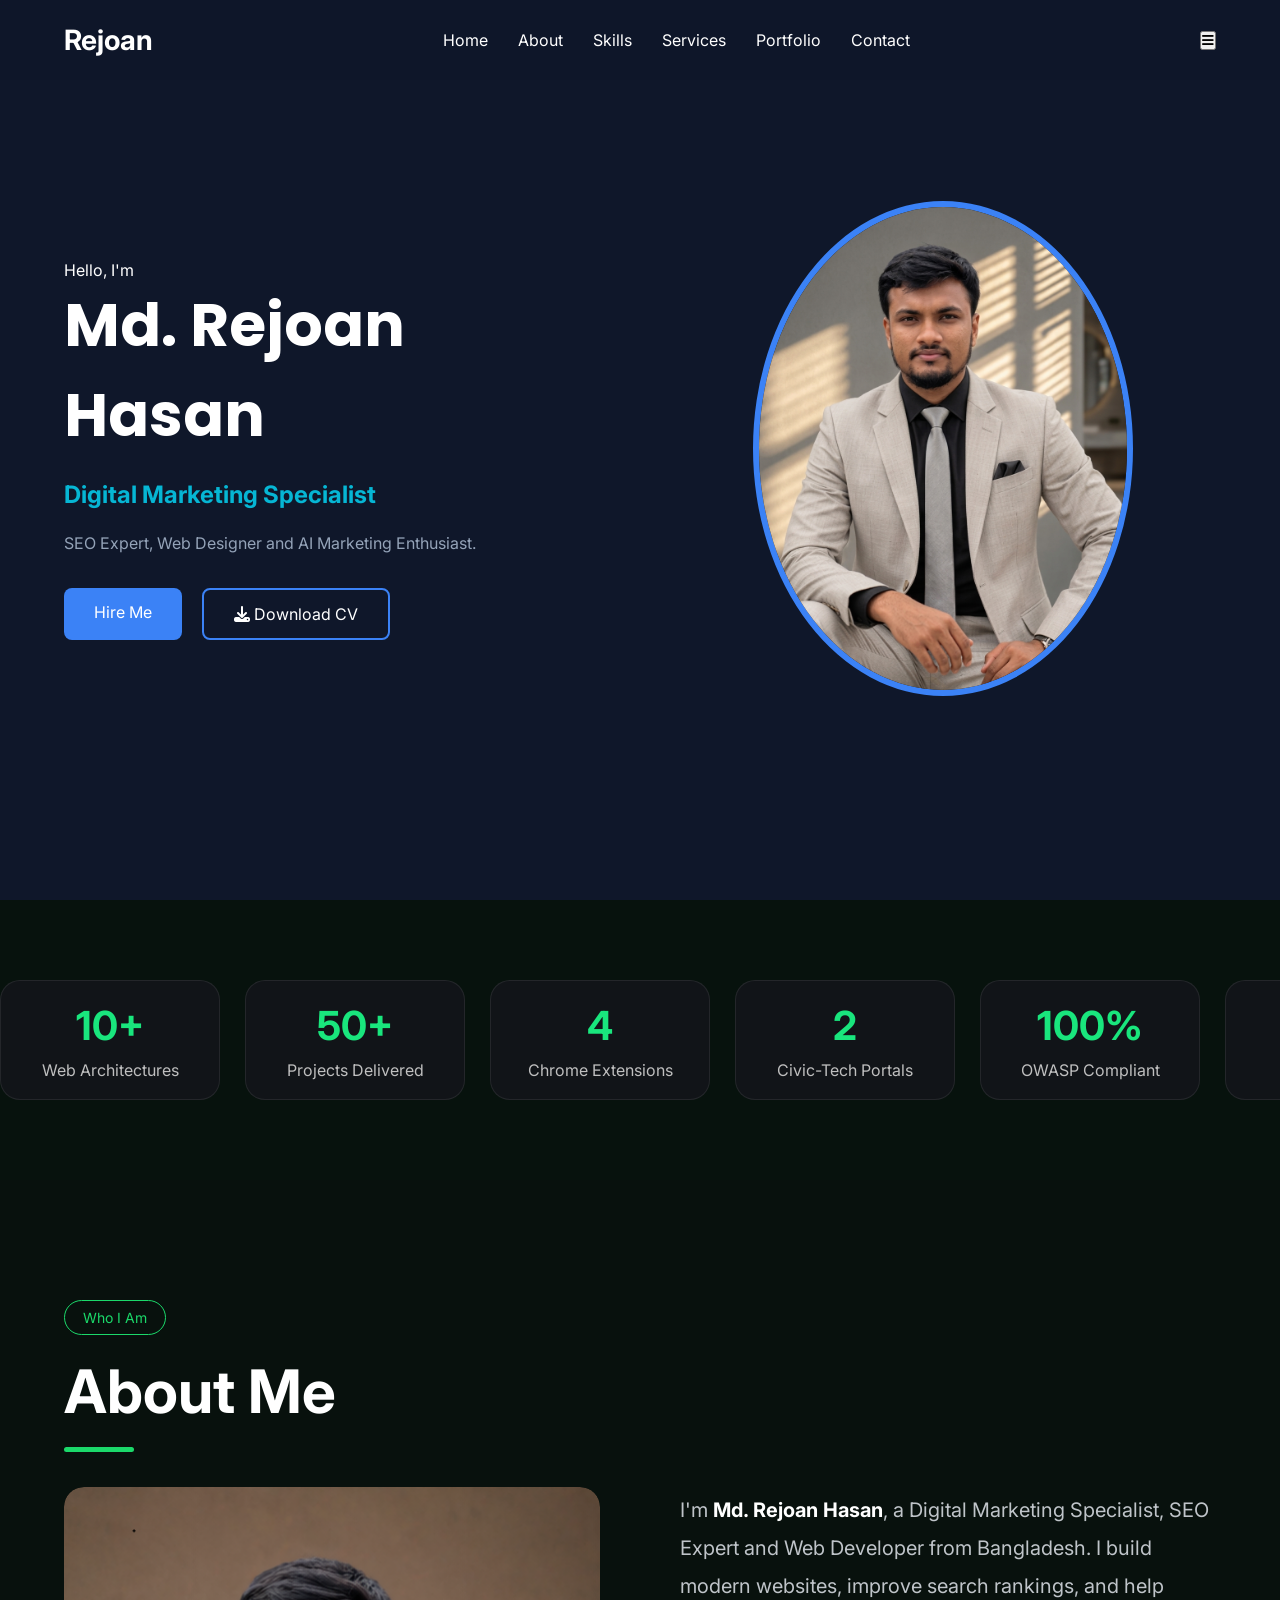
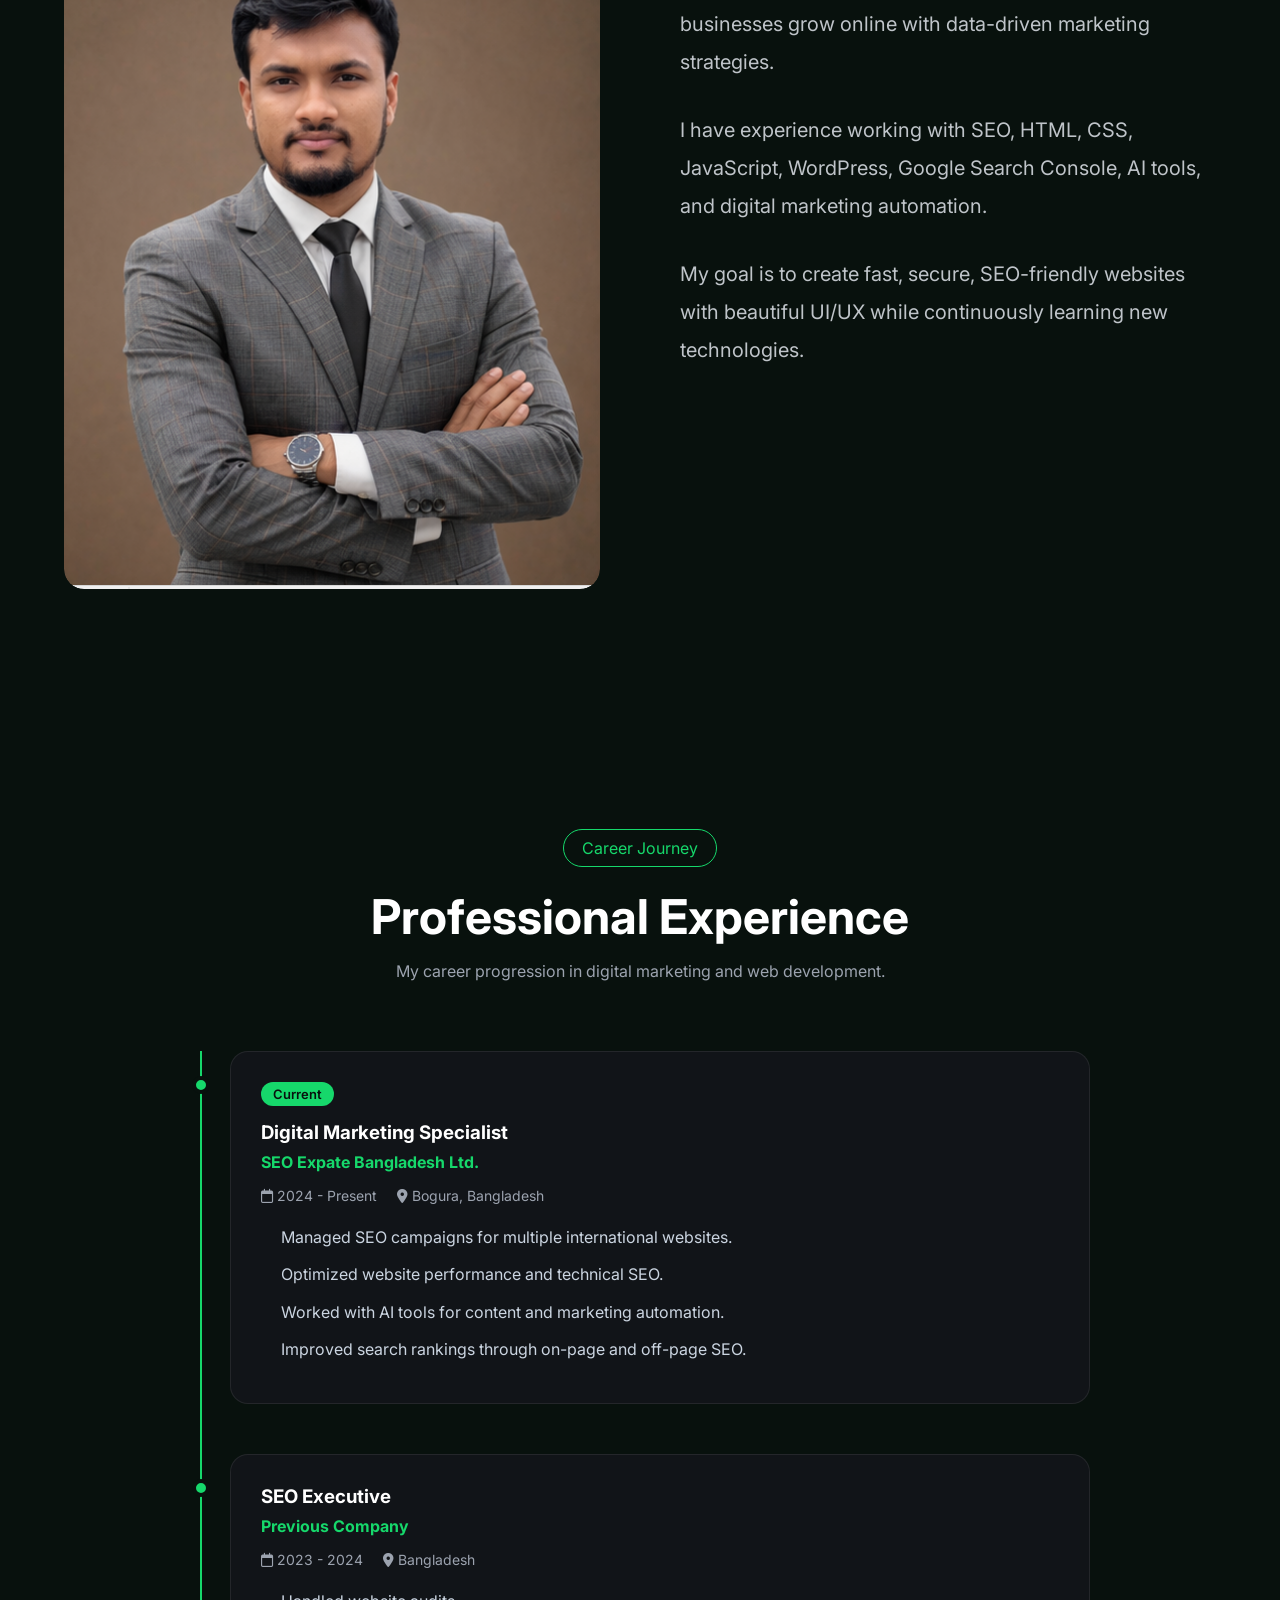
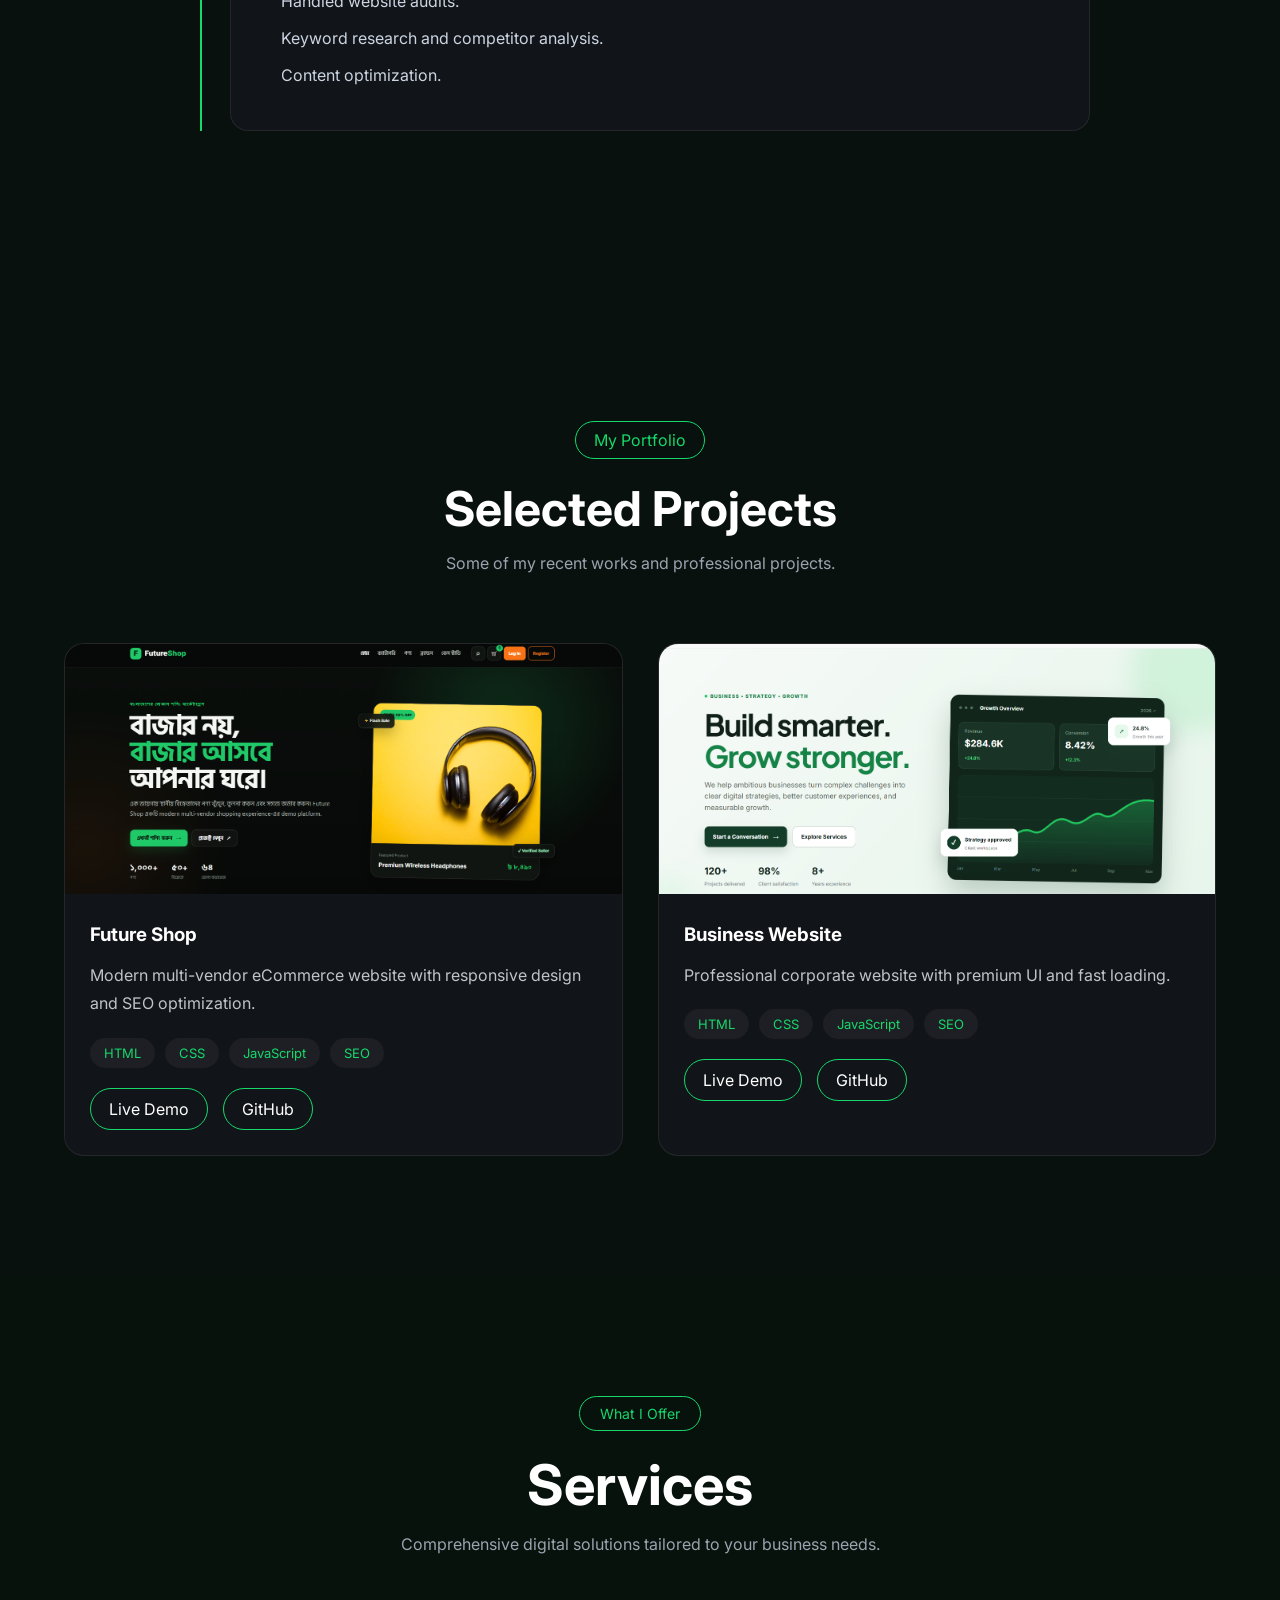
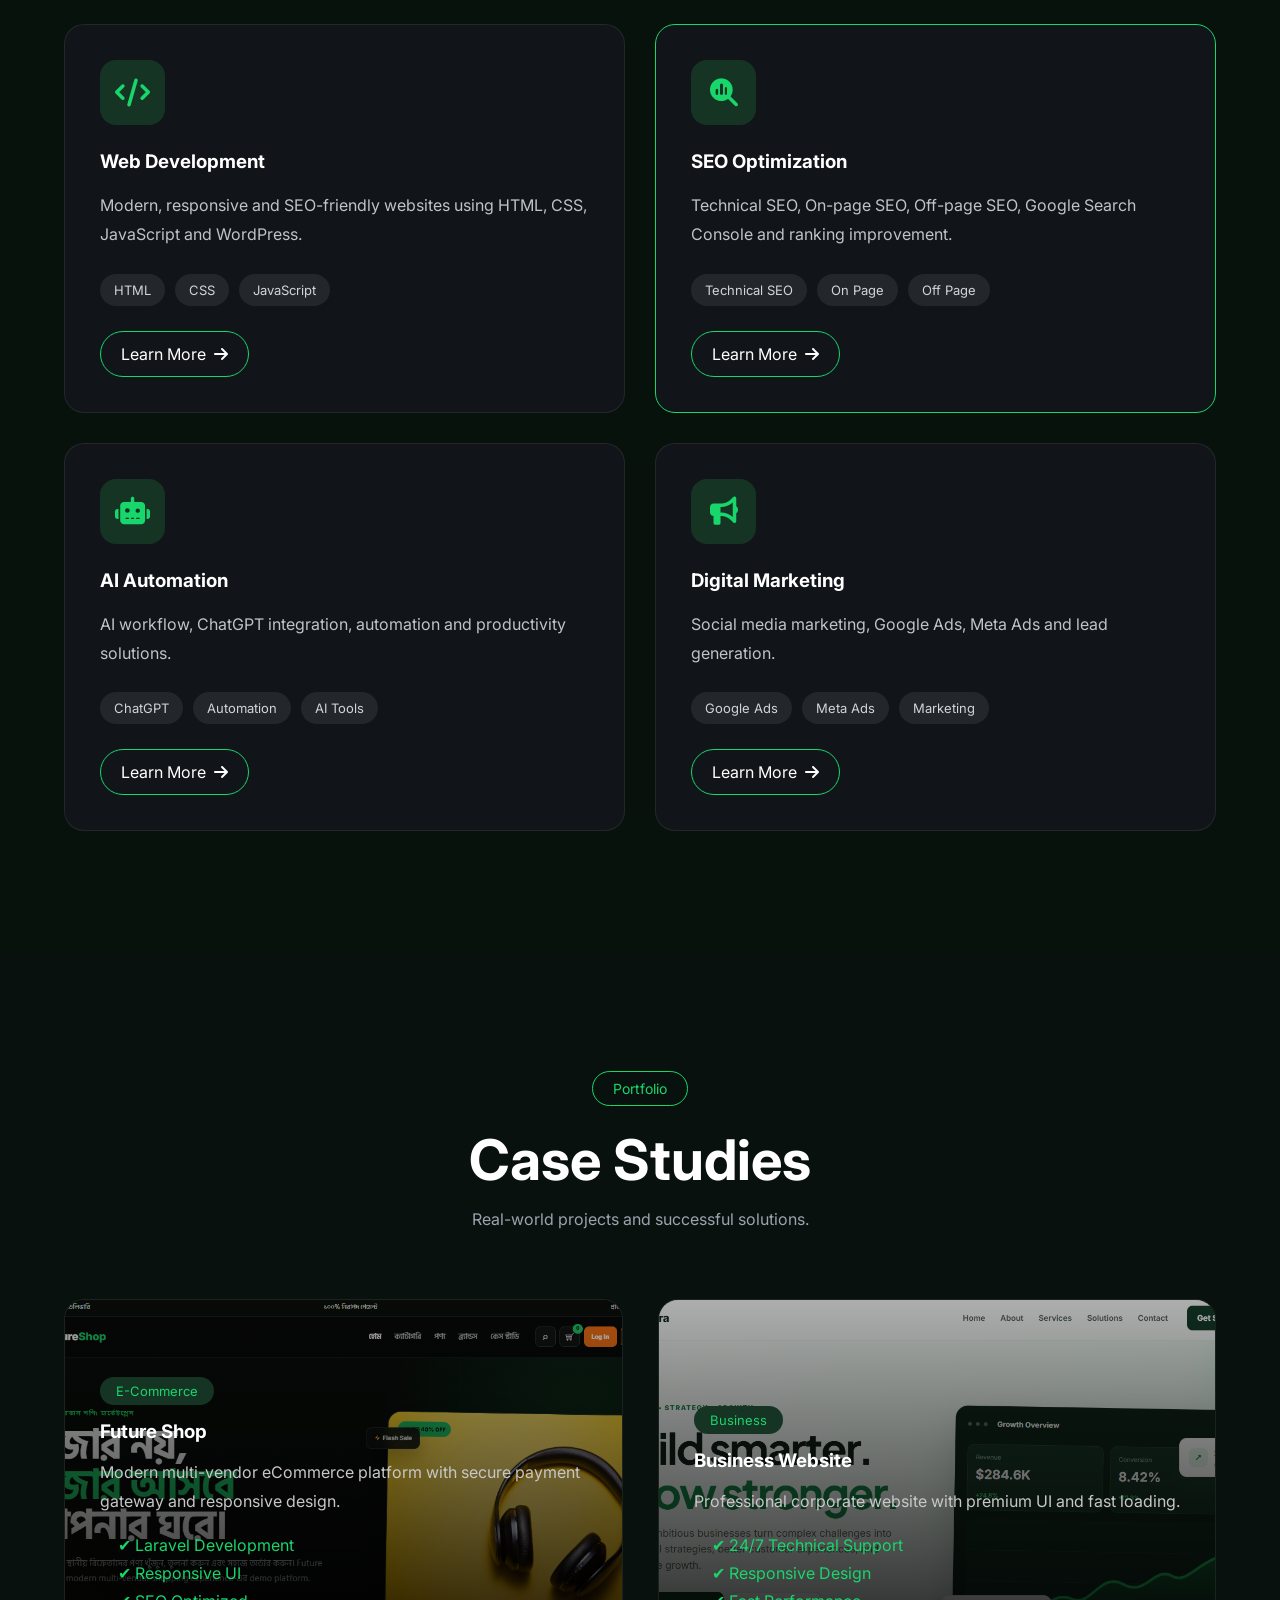
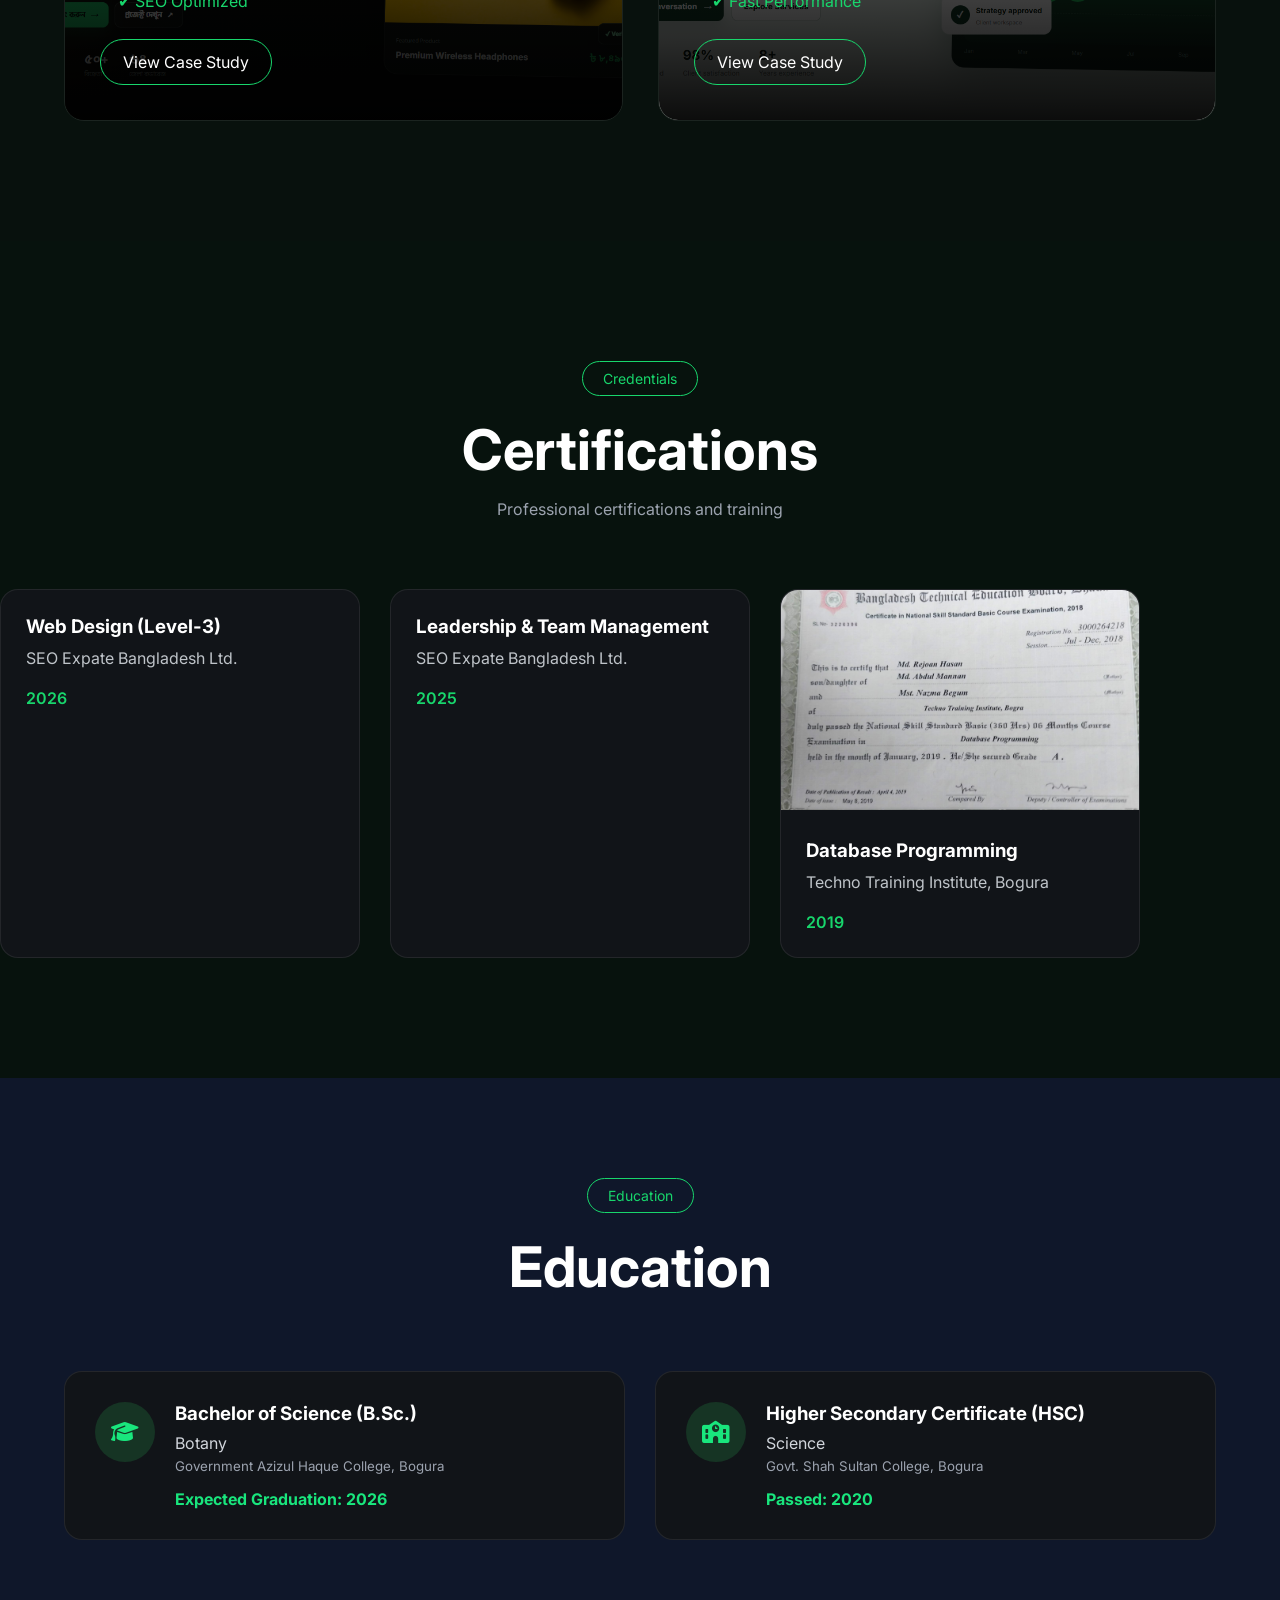
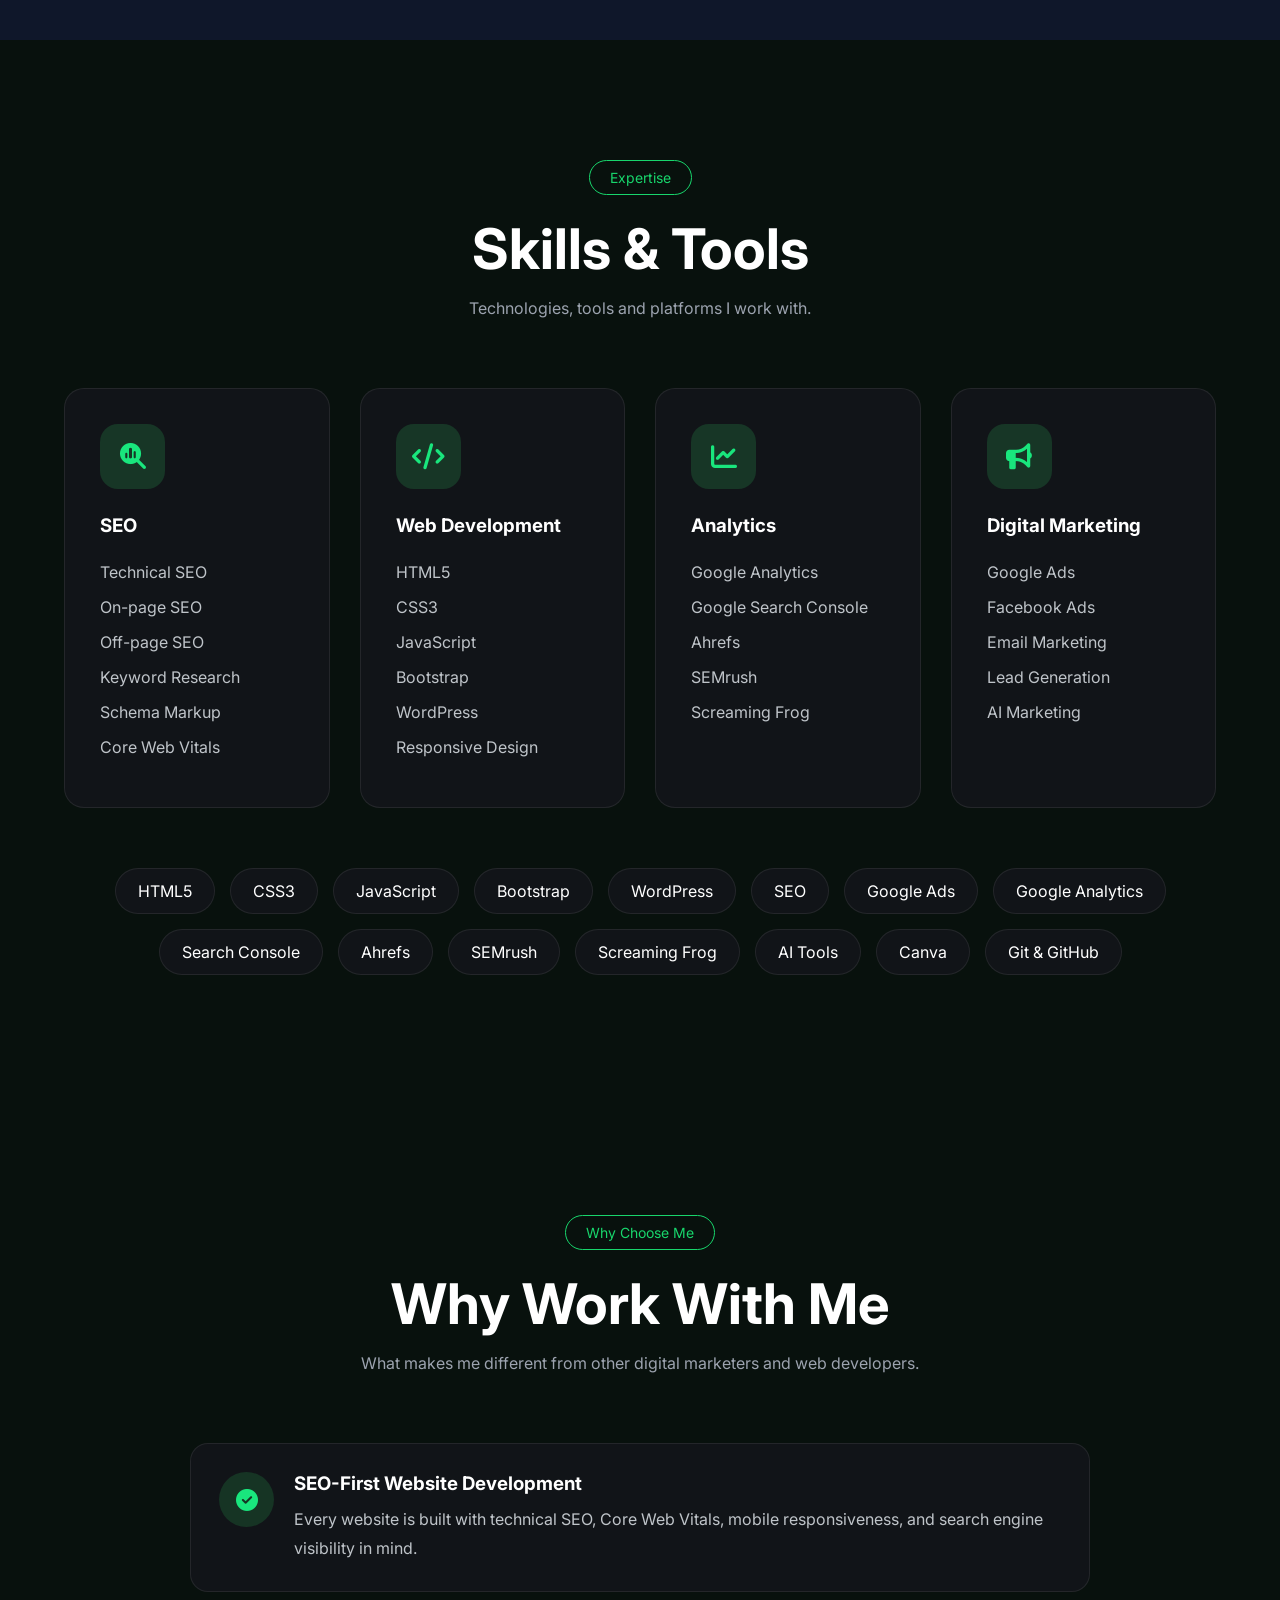
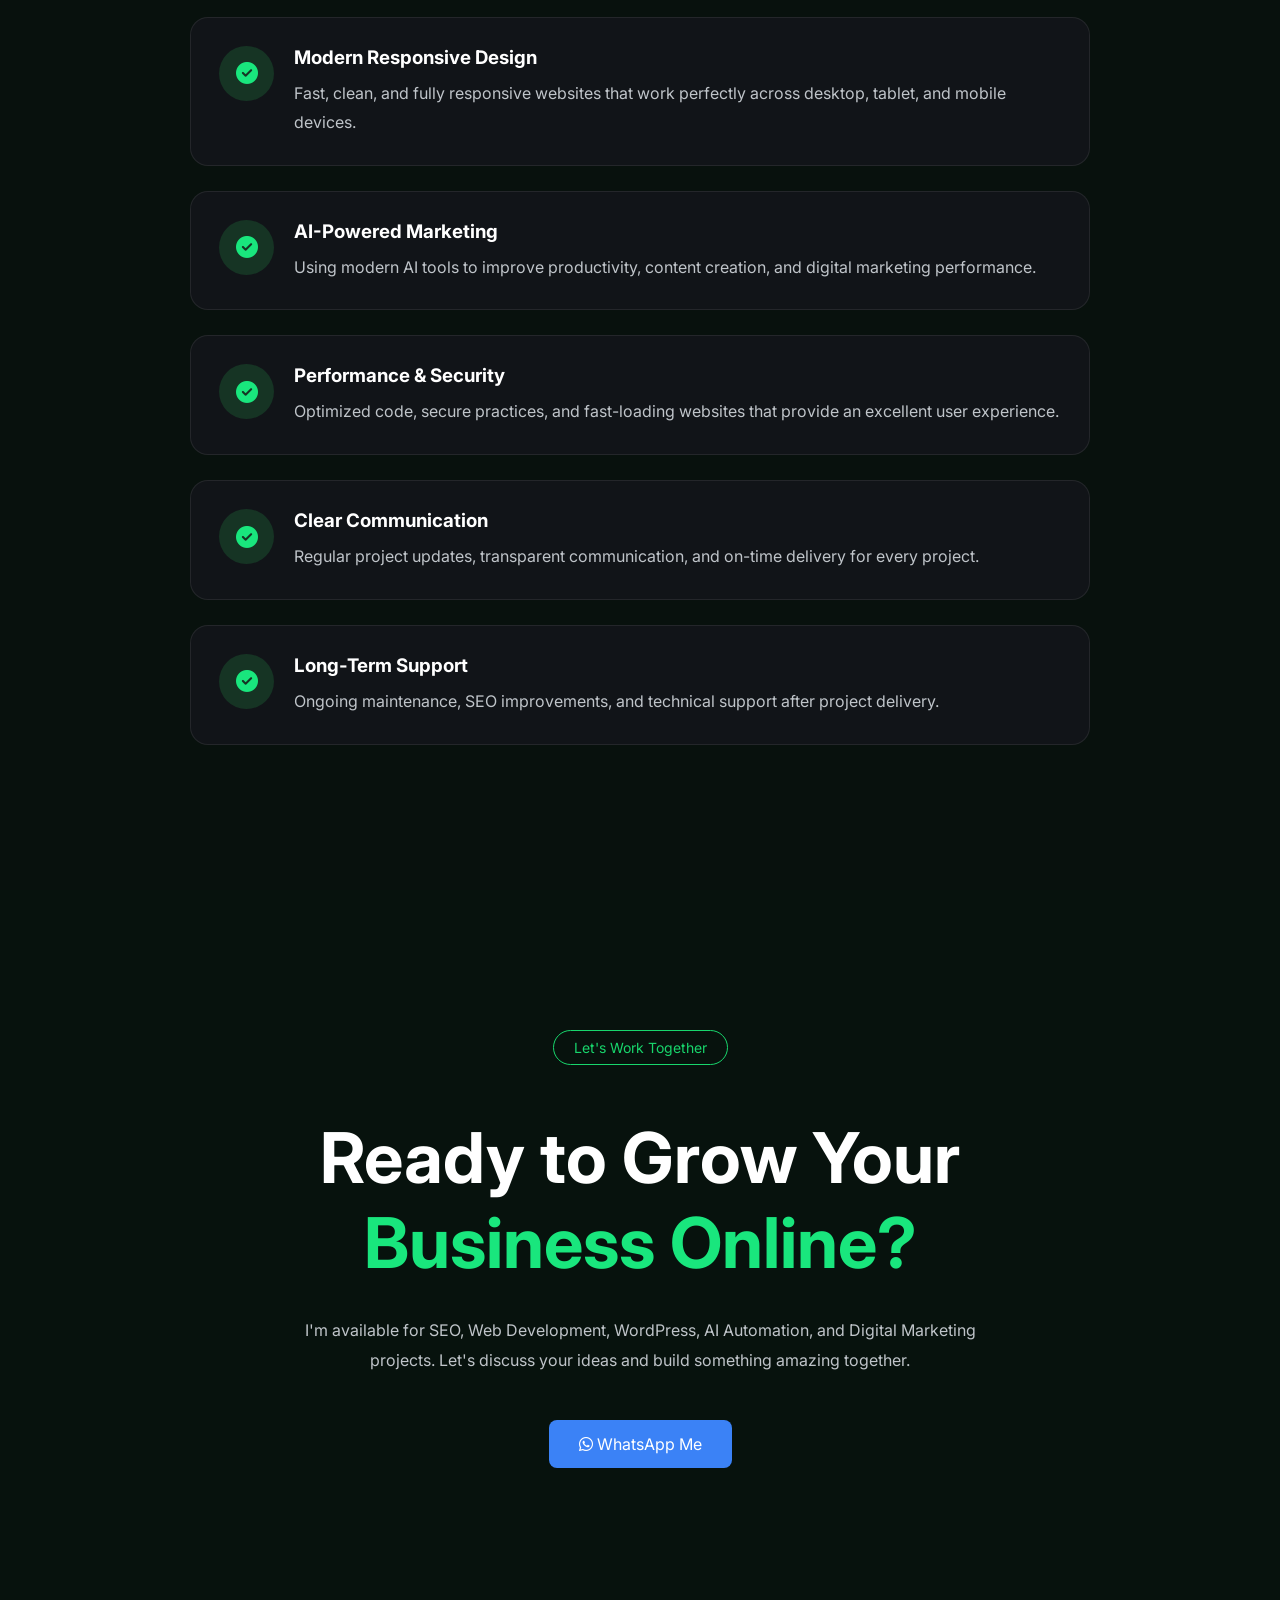
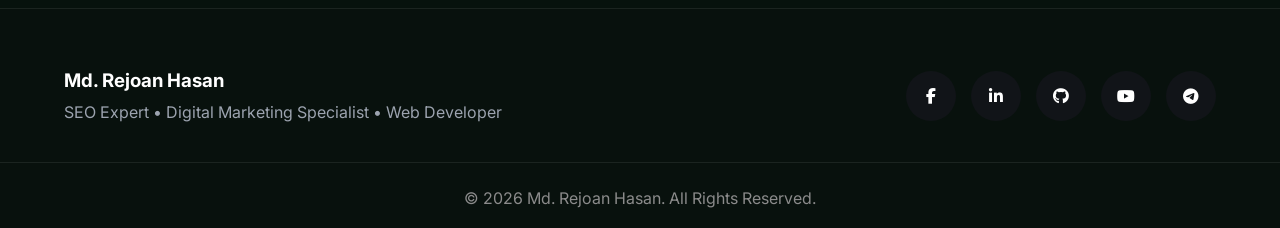
==== commit 2471f7c5: "Add files via upload" ====
--- a/index.html
+++ b/index.html
@@ -318,7 +318,7 @@
 
 </section>
 
-<section class="projects" id="projects">
+<section class="projects" id="portfolio">
 
     <div class="container">
 
@@ -337,76 +337,67 @@
             <!-- Project 1 -->
             <div class="project-card">
 
-                <div class="project-image">
-                    <img src="../assets/images/project1.jpg" alt="">
-                </div>
-
-                <div class="project-content">
-
-                    <h3>Future Shop</h3>
-
-                    <p>
-                        Modern multi-vendor eCommerce website with responsive design and SEO optimization.
-                    </p>
-
-                    <div class="tech">
-
-                        <span>HTML</span>
-                        <span>CSS</span>
-                        <span>JavaScript</span>
-                        <span>SEO</span>
-
-                    </div>
-
-                    <div class="project-btn">
-
-                        <a href="#">Live Demo</a>
-
-                        <a href="#">GitHub</a>
-
-                    </div>
-
-                </div>
-
-            </div>
+    <div class="project-image">
+        <img src="assets/projects/project1.jpg.png" alt="Future Shop">
+    </div>
+
+    <div class="project-content">
+
+        <h3>Future Shop</h3>
+
+        <p>
+            Modern multi-vendor eCommerce website with responsive design
+            and SEO optimization.
+        </p>
+
+        <div class="tech">
+            <span>HTML</span>
+            <span>CSS</span>
+            <span>JavaScript</span>
+            <span>SEO</span>
+        </div>
+
+        <div class="project-btn">
+            <a href="https://mdrejoanhasan.github.io/future-shop/" target="_blank">Live Demo</a>
+            <a href="#" target="_blank">GitHub</a>
+        </div>
+
+    </div>
+
+</div>
 
             <!-- Project 2 -->
 
             <div class="project-card">
 
-                <div class="project-image">
-                    <img src="../assets/images/project2.jpg" alt="">
-                </div>
-
-                <div class="project-content">
-
-                    <h3>Business Website</h3>
-
-                    <p>
-                        Professional corporate website with premium UI and fast loading.
-                    </p>
-
-                    <div class="tech">
-
-                        <span>Bootstrap</span>
-
-                        <span>PHP</span>
-
-                        <span>MySQL</span>
-
-                    </div>
-
-                    <div class="project-btn">
-
-                        <a href="#">Website</a>
-
-                        <a href="#">Source</a>
-
-                    </div>
-
-                </div>
-
-            </div>
+    <div class="project-image">
+        <img src="assets/projects/Business Website 1.png" alt="Business Website">
+    </div>
+
+    <div class="project-content">
+
+        <h3>Business Website</h3>
+
+        <p>
+             Professional corporate website with premium UI and fast loading.
+
+        </p>
+
+        <div class="tech">
+            <span>HTML</span>
+            <span>CSS</span>
+            <span>JavaScript</span>
+            <span>SEO</span>
+        </div>
+
+        <div class="project-btn">
+            <a href="https://mdrejoanhasan.github.io/business-website-demo/" target="_blank">Live Demo</a>
+            <a href="#" target="_blank">GitHub</a>
+        </div>
+
+    </div>
+
+</div>
 
             <!-- আরও Project একইভাবে যোগ করুন -->
 
@@ -604,7 +595,7 @@
 
                 <div class="case-image">
 
-                    <img src="../assets/images/project1.jpg" alt="Project">
+                   <img src="assets/projects/project1.jpg.png" alt="Future Shop">
 
                 </div>
 
@@ -631,7 +622,7 @@
 
                     </ul>
 
-                    <a href="#" class="case-btn">
+                    <a href="https://mdrejoanhasan.github.io/future-shop/case-study.html" class="case-btn">
 
                         View Case Study
 
@@ -647,34 +638,35 @@
 
                 <div class="case-image">
 
-                    <img src="../assets/images/project2.jpg" alt="Project">
+                   <img src="assets/projects/Business Website 1.png" alt="Business Website">
 
                 </div>
 
                 <div class="case-overlay">
 
                     <span class="case-tag">
-                        Government
+                        Business
                     </span>
 
-                    <h3>Civic Portal</h3>
+                    <h3>Business Website</h3>
 
                     <p>
-                        Complaint management platform with dashboard,
-                        notifications and analytics.
+                         Professional corporate website with premium UI and fast loading.
+
+
                     </p>
 
                     <ul>
 
-                        <li>✔ Admin Dashboard</li>
-
-                        <li>✔ Secure Authentication</li>
+                        <li>✔ 24/7 Technical Support</li>
+
+                        <li>✔ Responsive Design</li>
 
                         <li>✔ Fast Performance</li>
 
                     </ul>
 
-                    <a href="#" class="case-btn">
+                    <a href="https://mdrejoanhasan.github.io/business-website-demo/" class="case-btn">
 
                         View Case Study
 
@@ -709,15 +701,15 @@
             <!-- Card 1 -->
             <div class="certificate-card">
 
-                <img src="../assets/images/certificate1.jpg">
+        
 
                 <div class="certificate-content">
 
-                    <h3>Website Design & WordPress</h3>
-
-                    <p>Institute of Technical & IT</p>
-
-                    <span>2024</span>
+                    <h3>Web Design (Level-3)</h3>
+
+                    <p>SEO Expate Bangladesh Ltd.</p>
+
+                    <span>2026</span>
 
                 </div>
 
@@ -727,7 +719,7 @@
 
             <div class="certificate-card">
 
-                <img src="../assets/images/certificate2.jpg">
+
 
                 <div class="certificate-content">
 
@@ -735,7 +727,7 @@
 
                     <p>SEO Expate Bangladesh Ltd.</p>
 
-                    <span>2024</span>
+                    <span>2025</span>
 
                 </div>
 
@@ -745,57 +737,20 @@
 
             <div class="certificate-card">
 
-                <img src="../assets/images/certificate3.jpg">
+                <img src="/assets/cc d.jpg" alt="Database Programming Certificate">
 
                 <div class="certificate-content">
 
-                    <h3>Digital Marketing</h3>
-
-                    <p>Google Certification</p>
-
-                    <span>2025</span>
-
-                </div>
-
-            </div>
-
-            <!-- Duplicate Cards -->
-
-            <div class="certificate-card">
-
-                <img src="../assets/images/certificate1.jpg">
-
-                <div class="certificate-content">
-
-                    <h3>Website Design & WordPress</h3>
-
-                    <p>Institute of Technical & IT</p>
-
-                    <span>2024</span>
-
-                </div>
-
-            </div>
-
-            <div class="certificate-card">
-
-                <img src="../assets/images/certificate2.jpg">
-
-                <div class="certificate-content">
-
-                    <h3>Leadership & Team Management</h3>
-
-                    <p>SEO Expate Bangladesh Ltd.</p>
-
-                    <span>2024</span>
-
-                </div>
-
-            </div>
-
-        </div>
-
-    </div>
+                    <h3>Database Programming</h3>
+
+                    <p>Techno Training Institute, Bogura</p>
+
+                    <span>2019</span>
+
+                </div>
+
+            </div>
+
 
 </section>
 
@@ -849,7 +804,7 @@
 
                     <p>Science</p>
 
-                    <small>Your College Name</small>
+                    <small>Govt. Shah Sultan College, Bogura</small>
 
                     <h4>Passed: 2020</h4>
 
@@ -1144,14 +1099,6 @@
 
             </a>
 
-            <a href="info.rejoanhasan@gmail.com" class="btn btn-outline">
-
-                <i class="fa-solid fa-envelope"></i>
-
-                Email Me
-
-            </a>
-
         </div>
 
     </div>
@@ -1174,15 +1121,15 @@
 
         <div class="footer-social">
 
-            <a href="#"><i class="fa-brands fa-facebook-f"></i></a>
-
-            <a href="#"><i class="fa-brands fa-linkedin-in"></i></a>
-
-            <a href="#"><i class="fa-brands fa-github"></i></a>
+            <a href="https://www.facebook.com/rejoanhasangd"><i class="fa-brands fa-facebook-f"></i></a>
+
+            <a href="https://www.linkedin.com/in/md-rejoan-hasan/"><i class="fa-brands fa-linkedin-in"></i></a>
+
+            <a href="https://mdrejoanhasan.github.io/"><i class="fa-brands fa-github"></i></a>
 
             <a href="#"><i class="fa-brands fa-youtube"></i></a>
 
-            <a href="#"><i class="fa-brands fa-telegram"></i></a>
+            <a href="https://t.me/mdrejoanhasan"><i class="fa-brands fa-telegram"></i></a>
 
         </div>
 
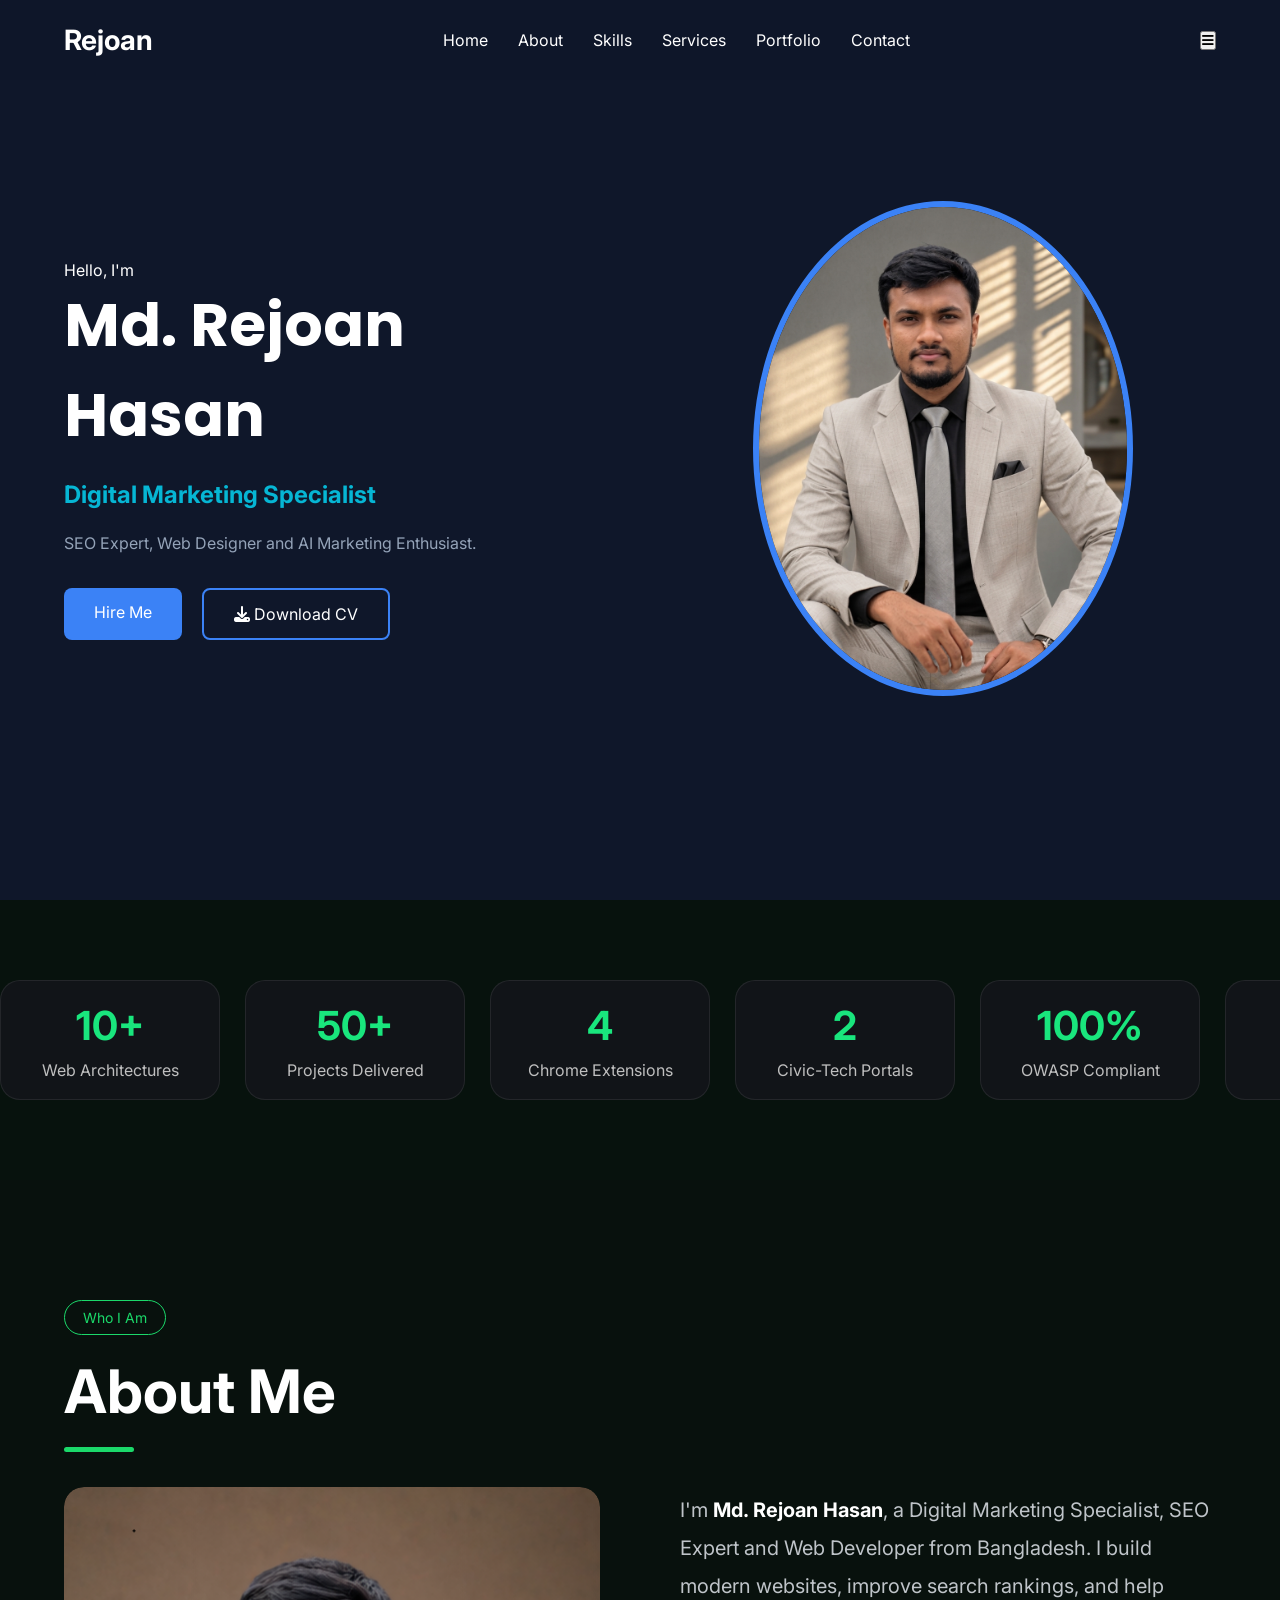
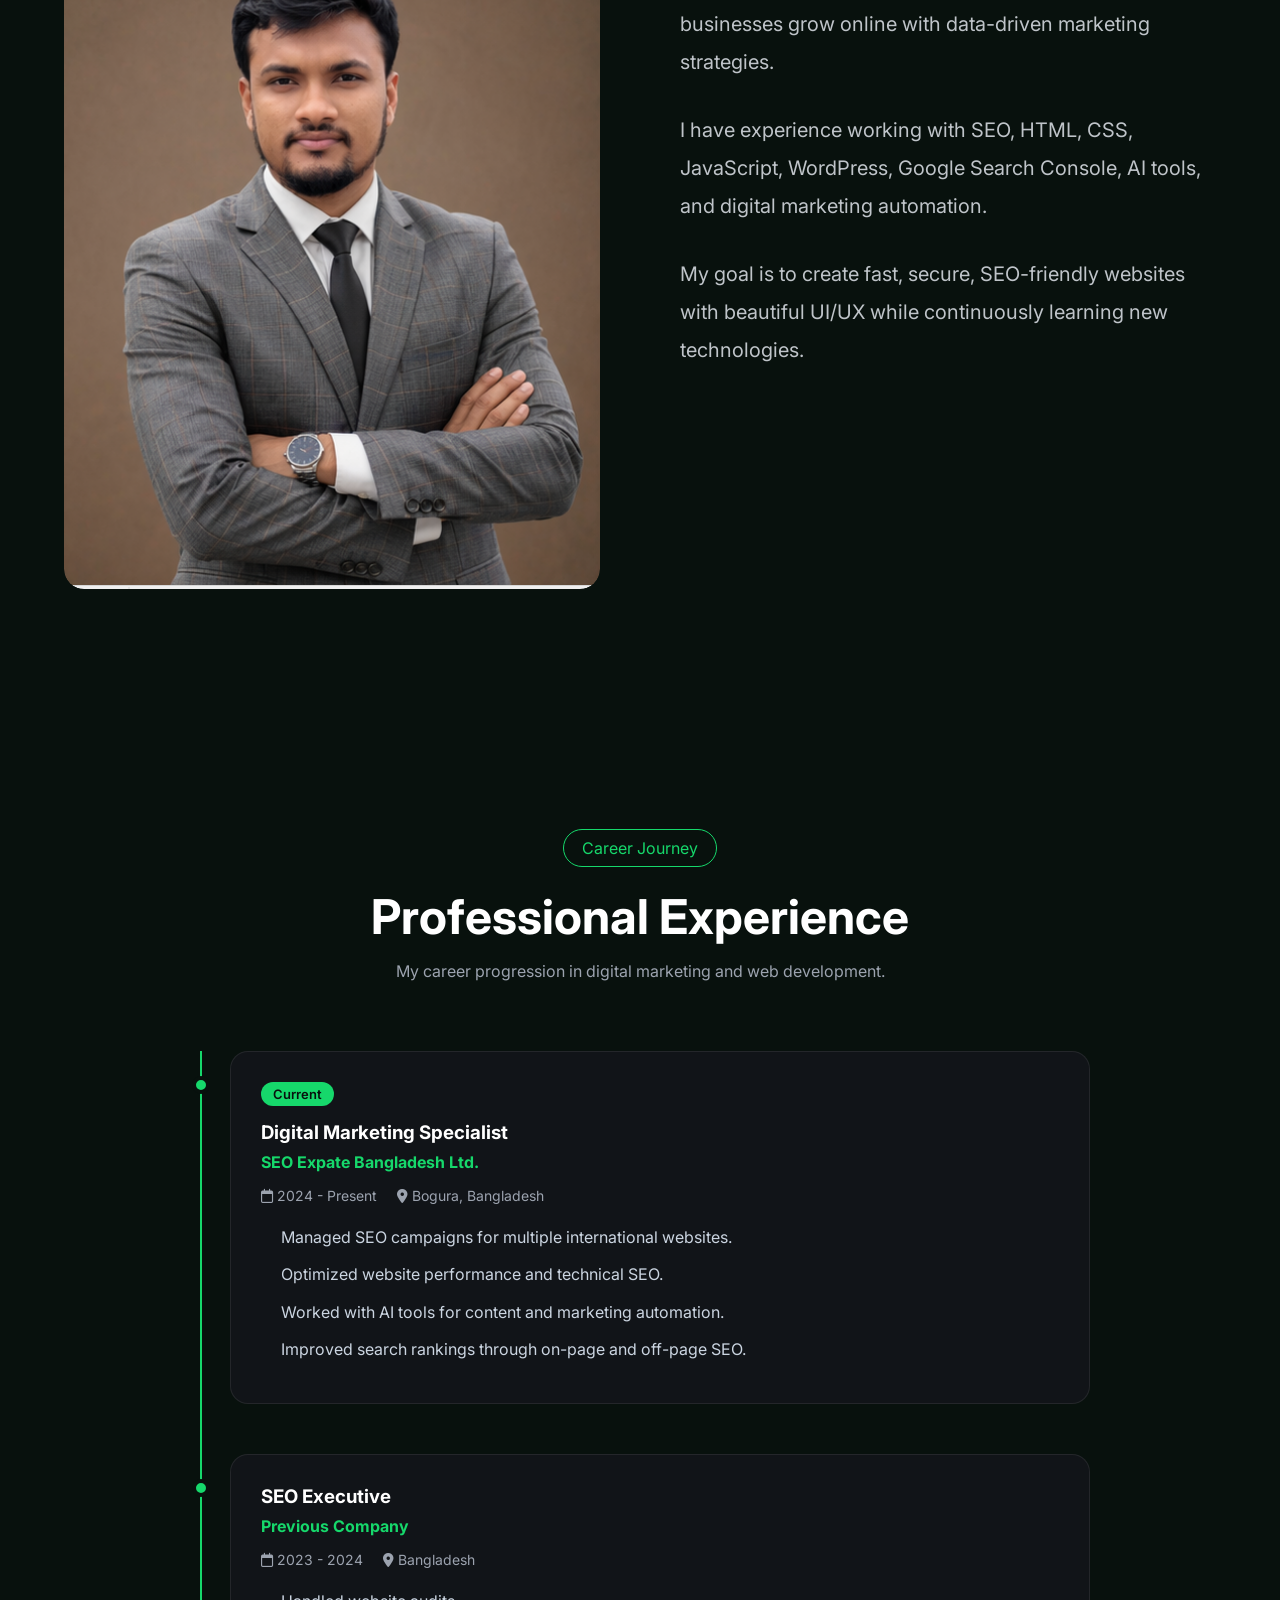
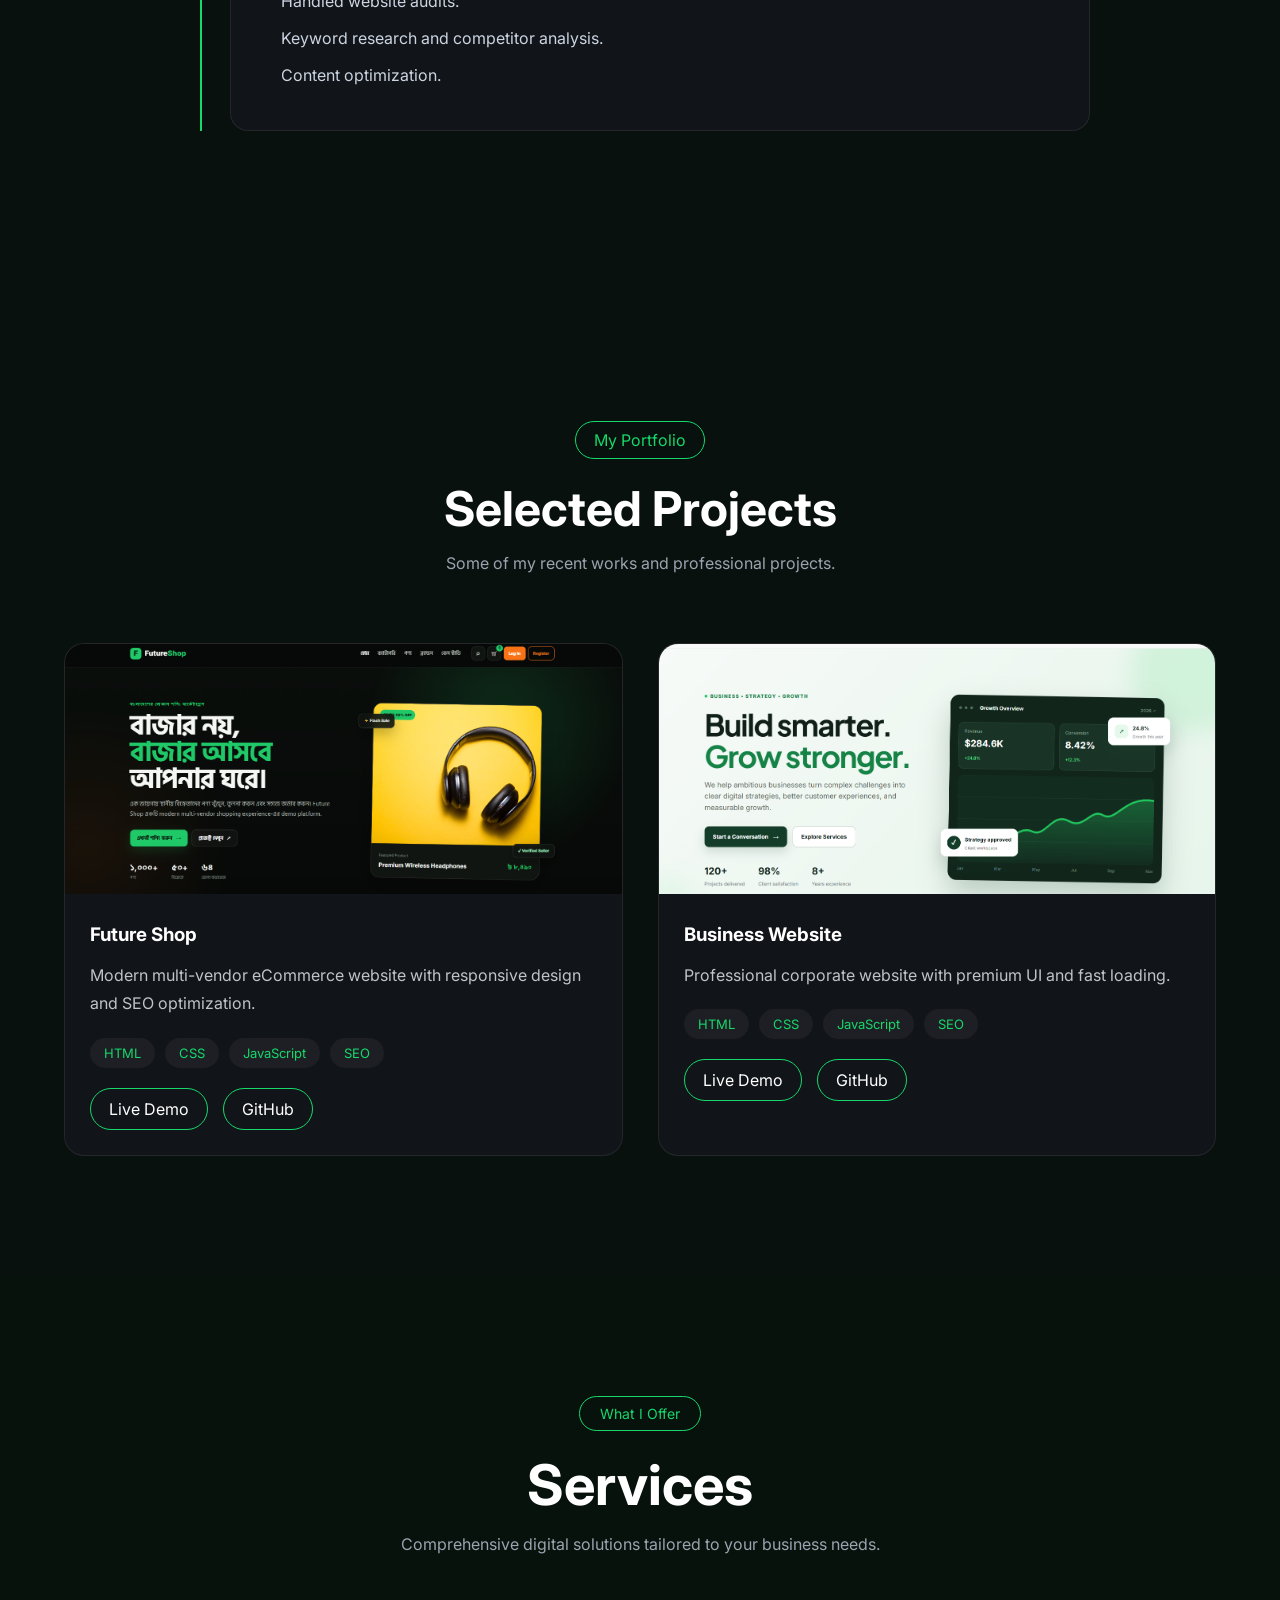
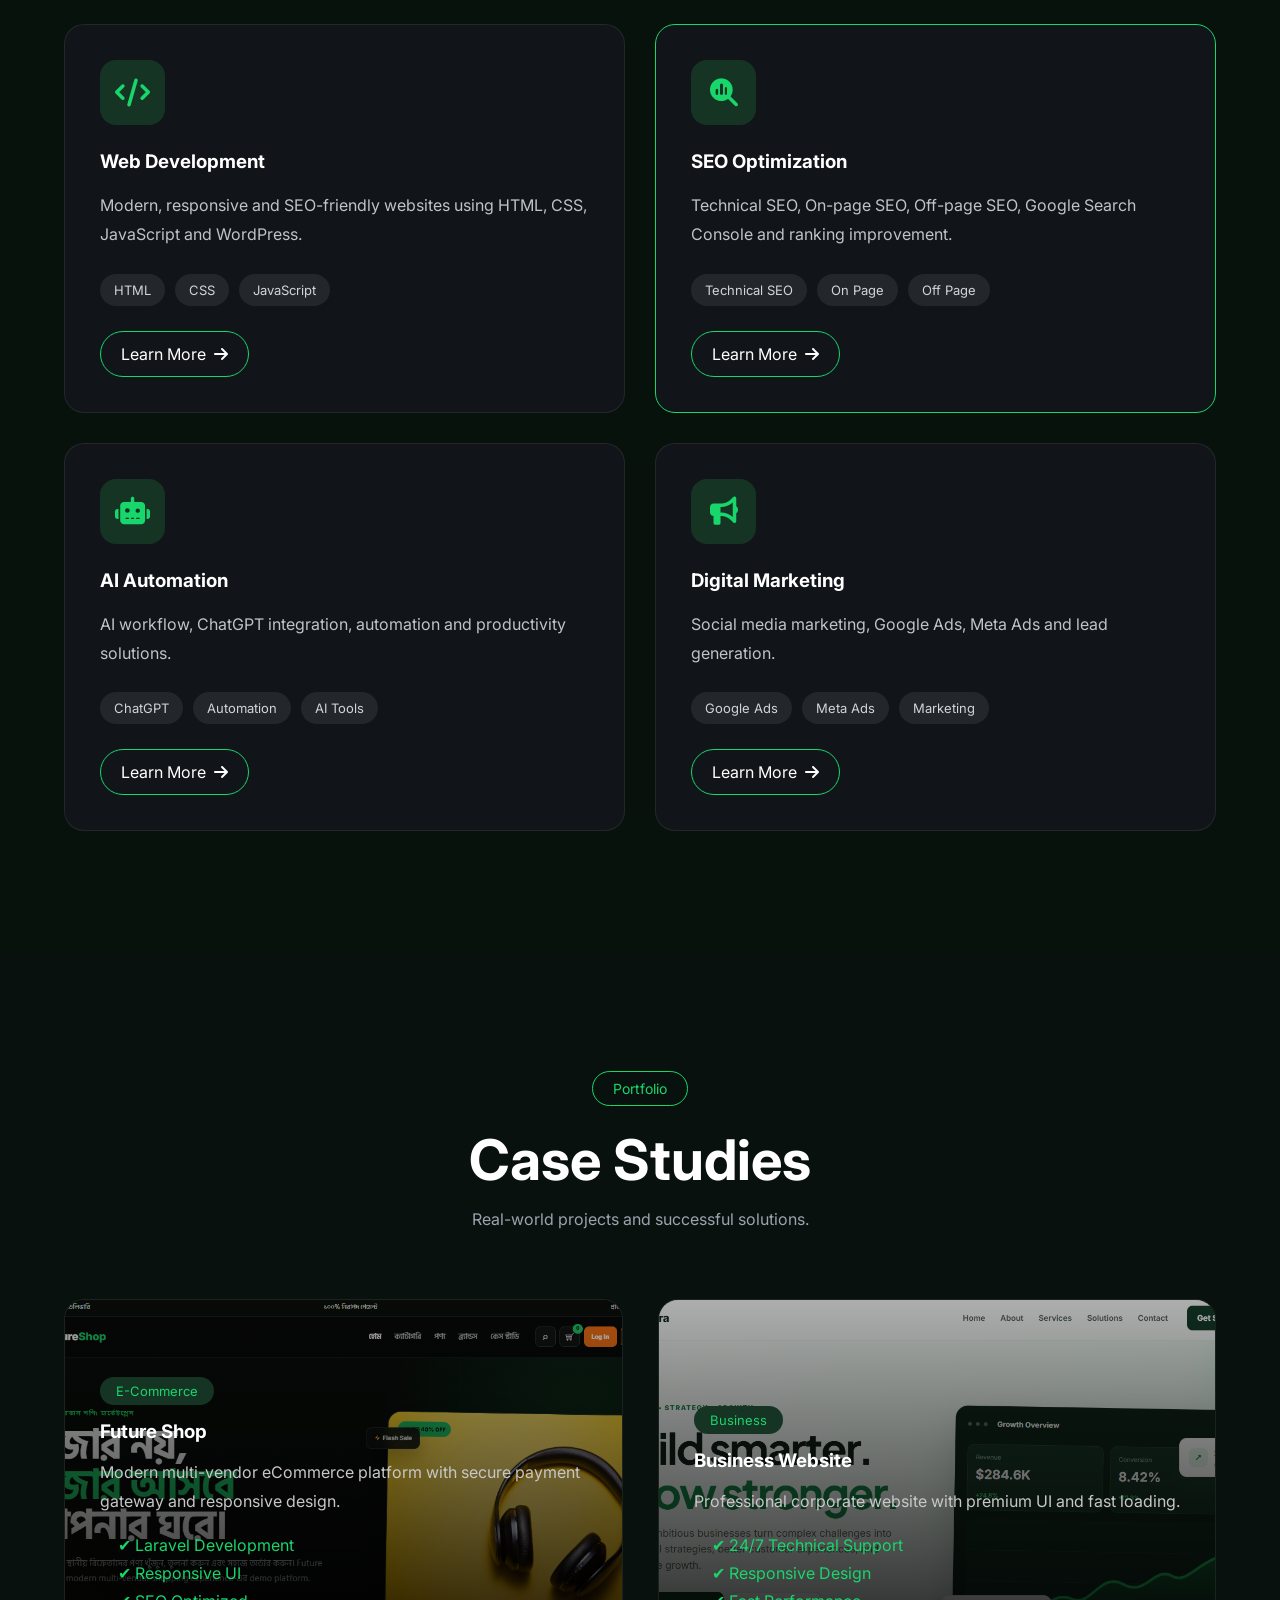
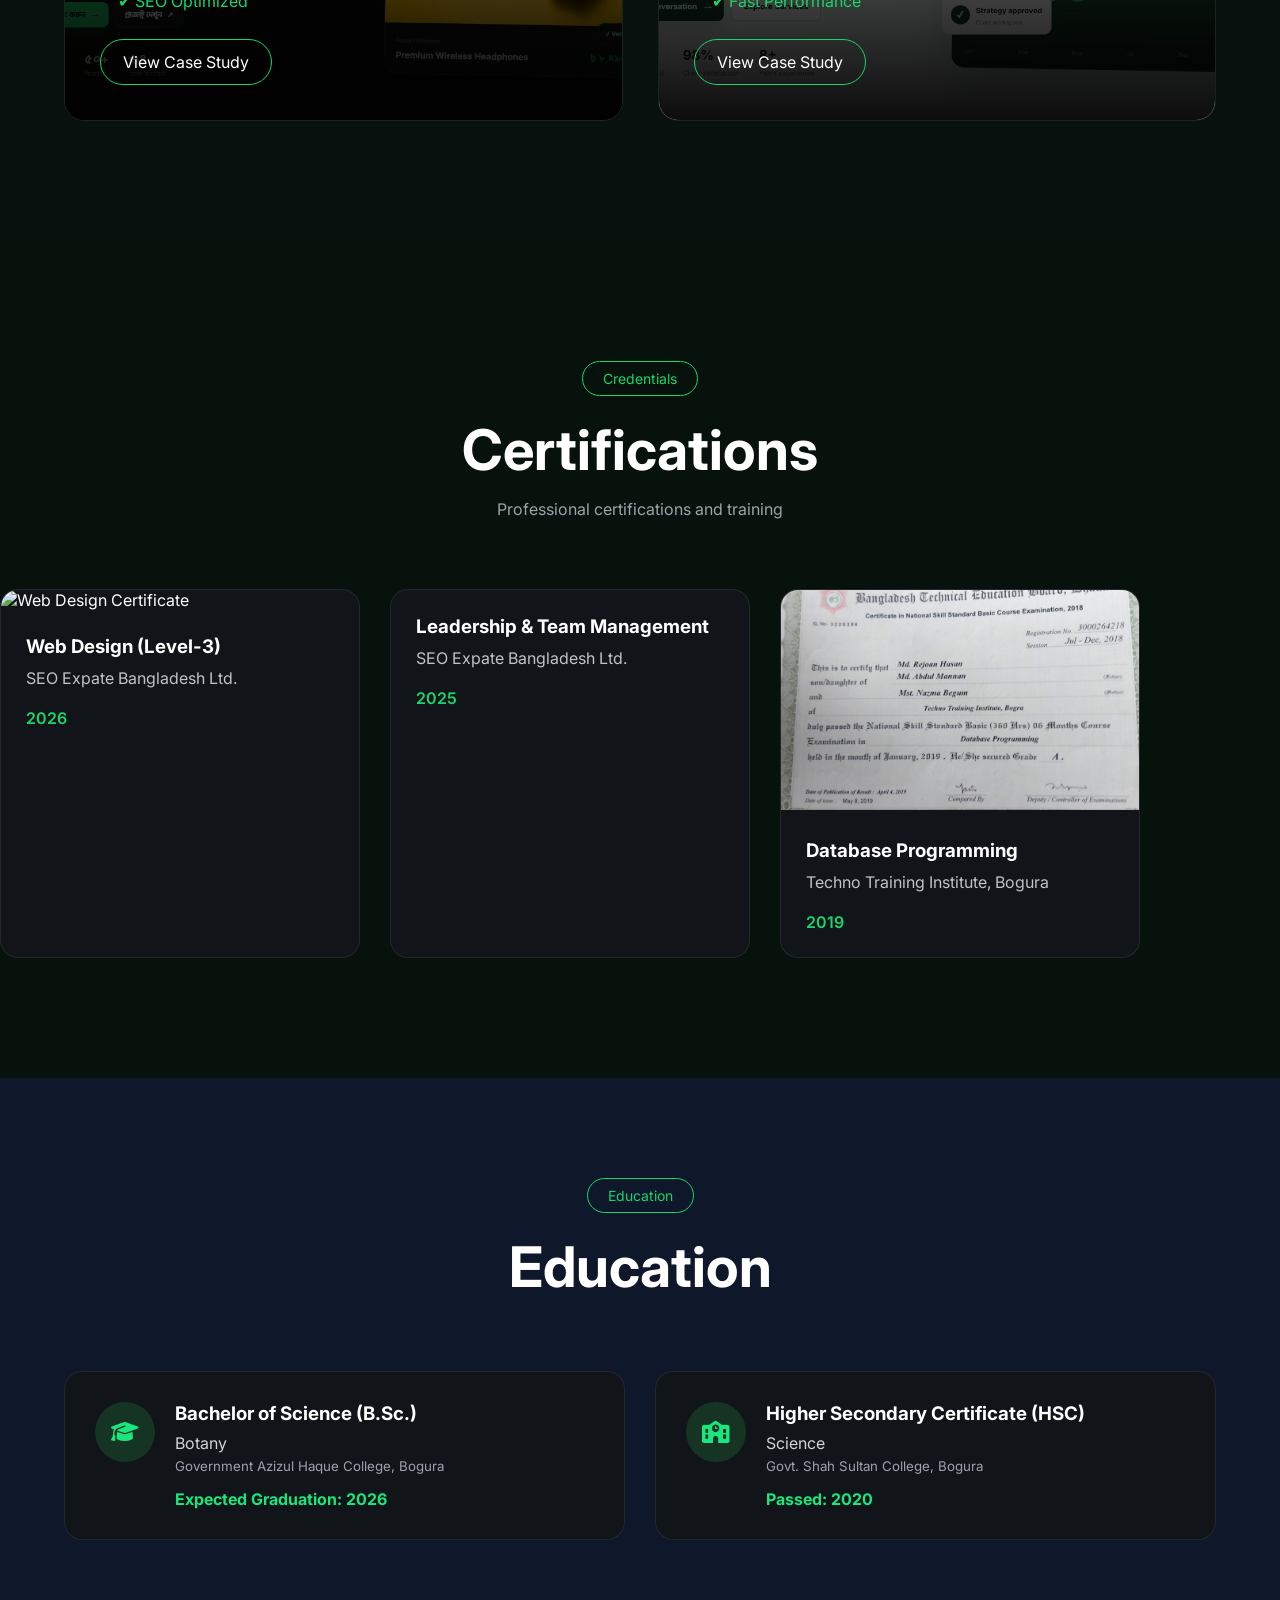
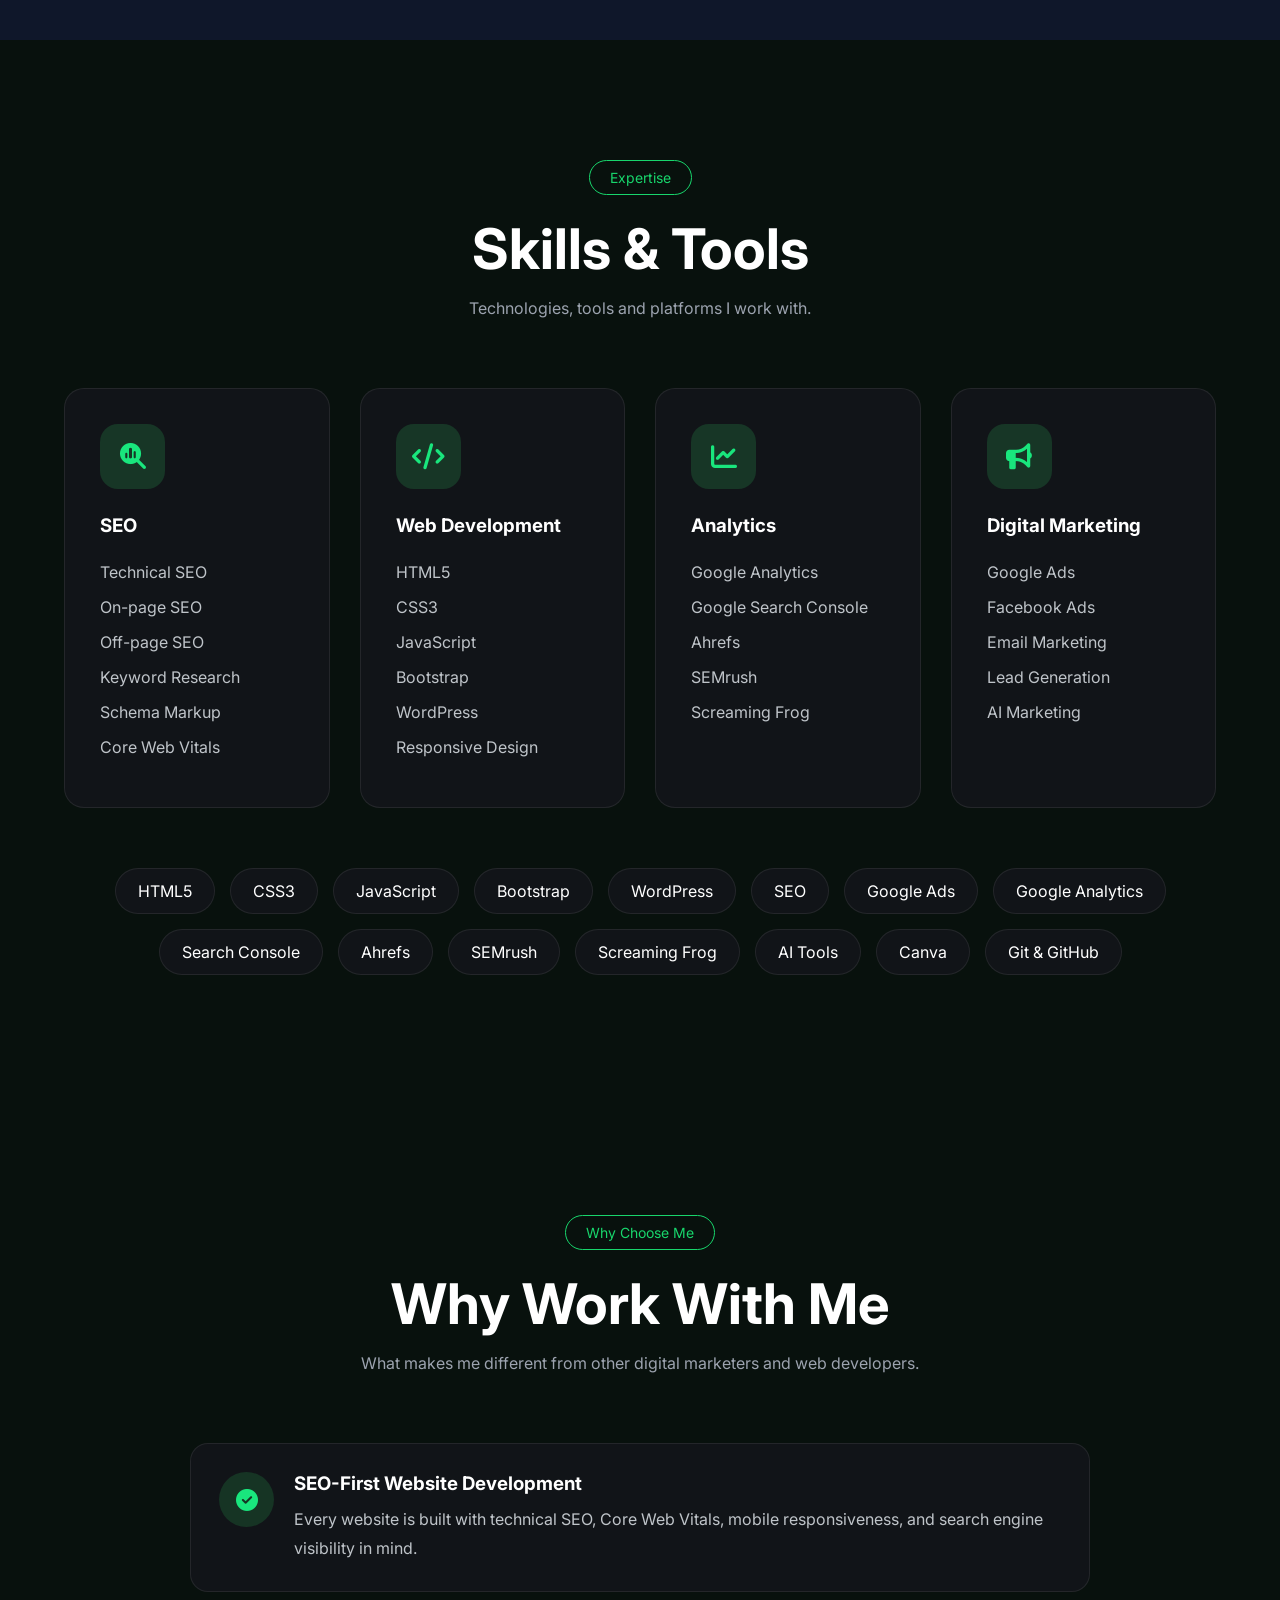
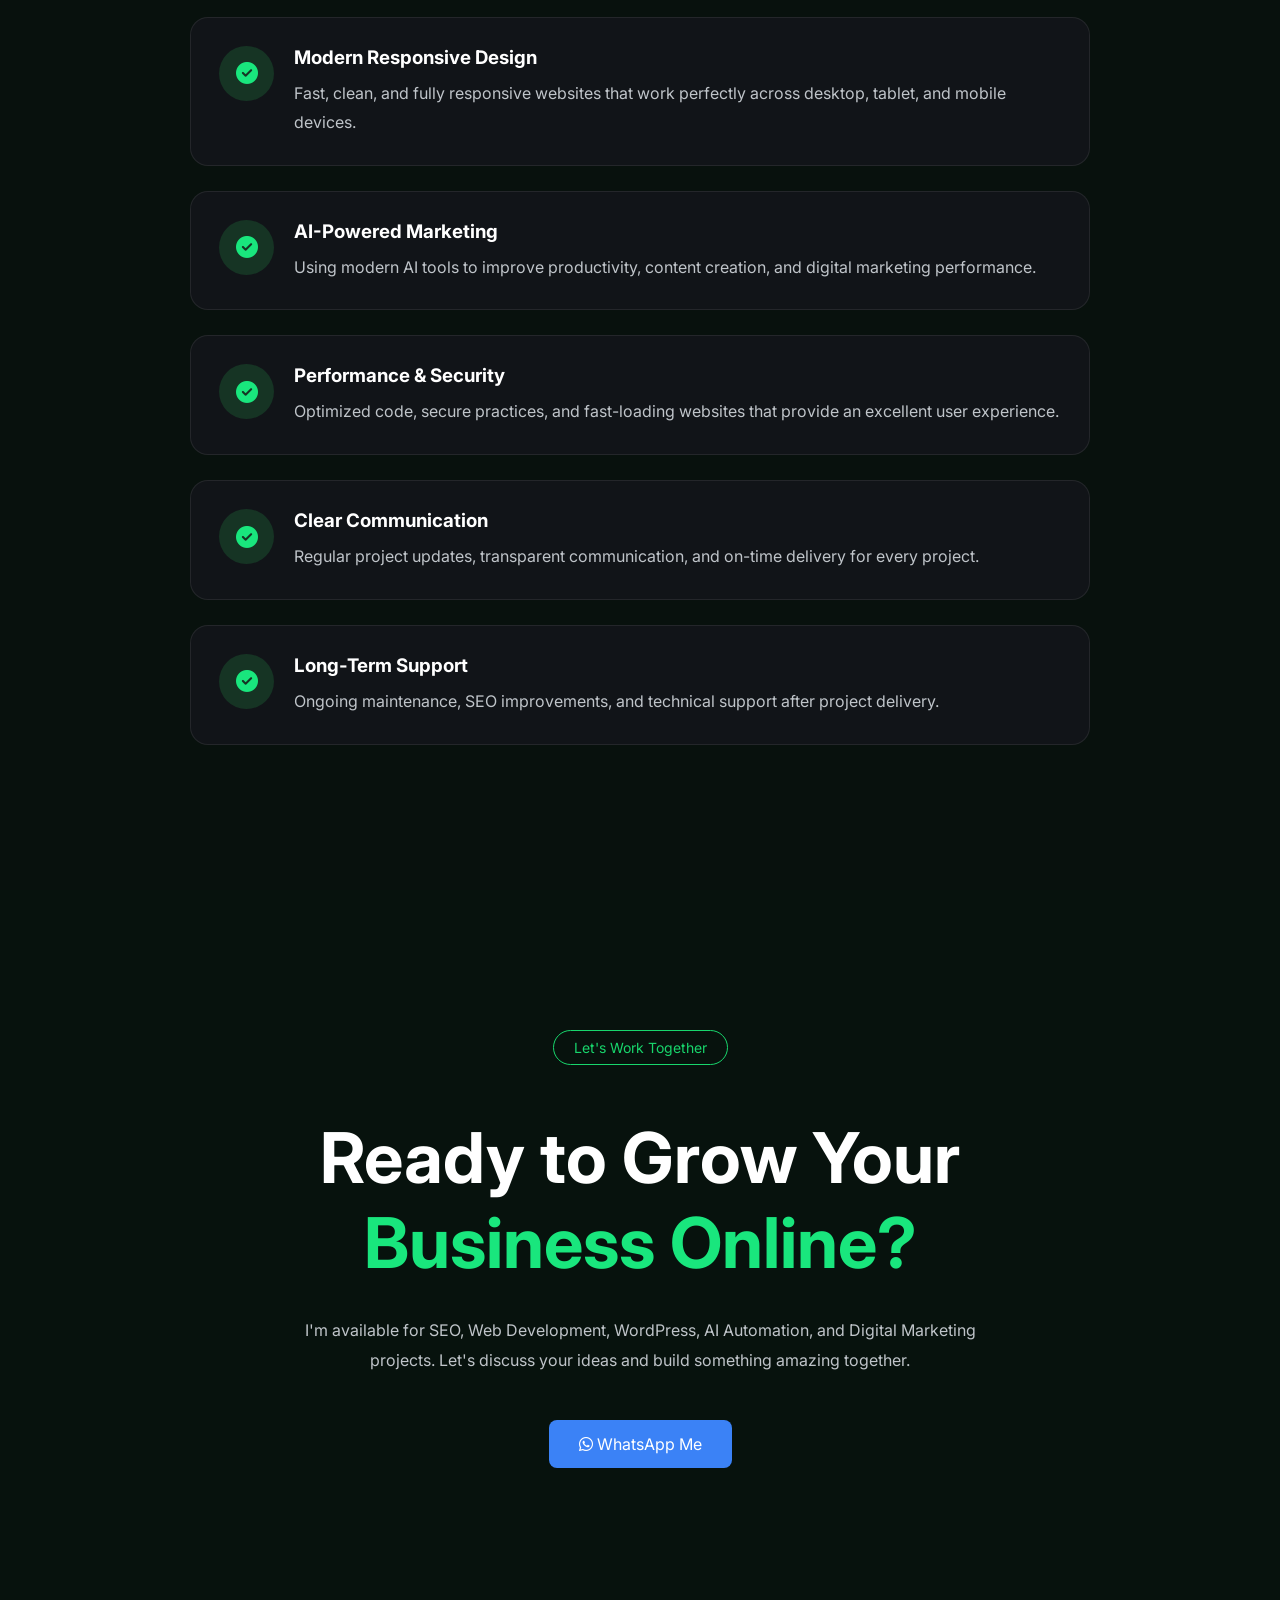
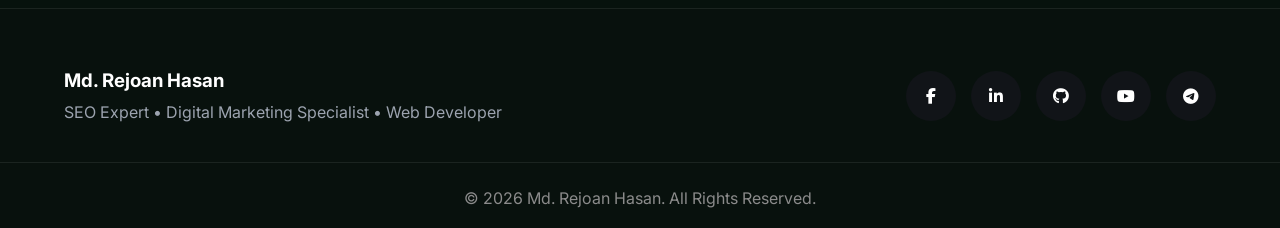
==== commit 9dab8dfc: "Update index.html" ====
--- a/index.html
+++ b/index.html
@@ -701,7 +701,7 @@
             <!-- Card 1 -->
             <div class="certificate-card">
 
-        
+        <img src="assetsMd Rejoan Web Designer training course.png" alt="Web Design Certificate">
 
                 <div class="certificate-content">
 
@@ -1147,4 +1147,4 @@
 
 </body>
 
-</html>+</html>
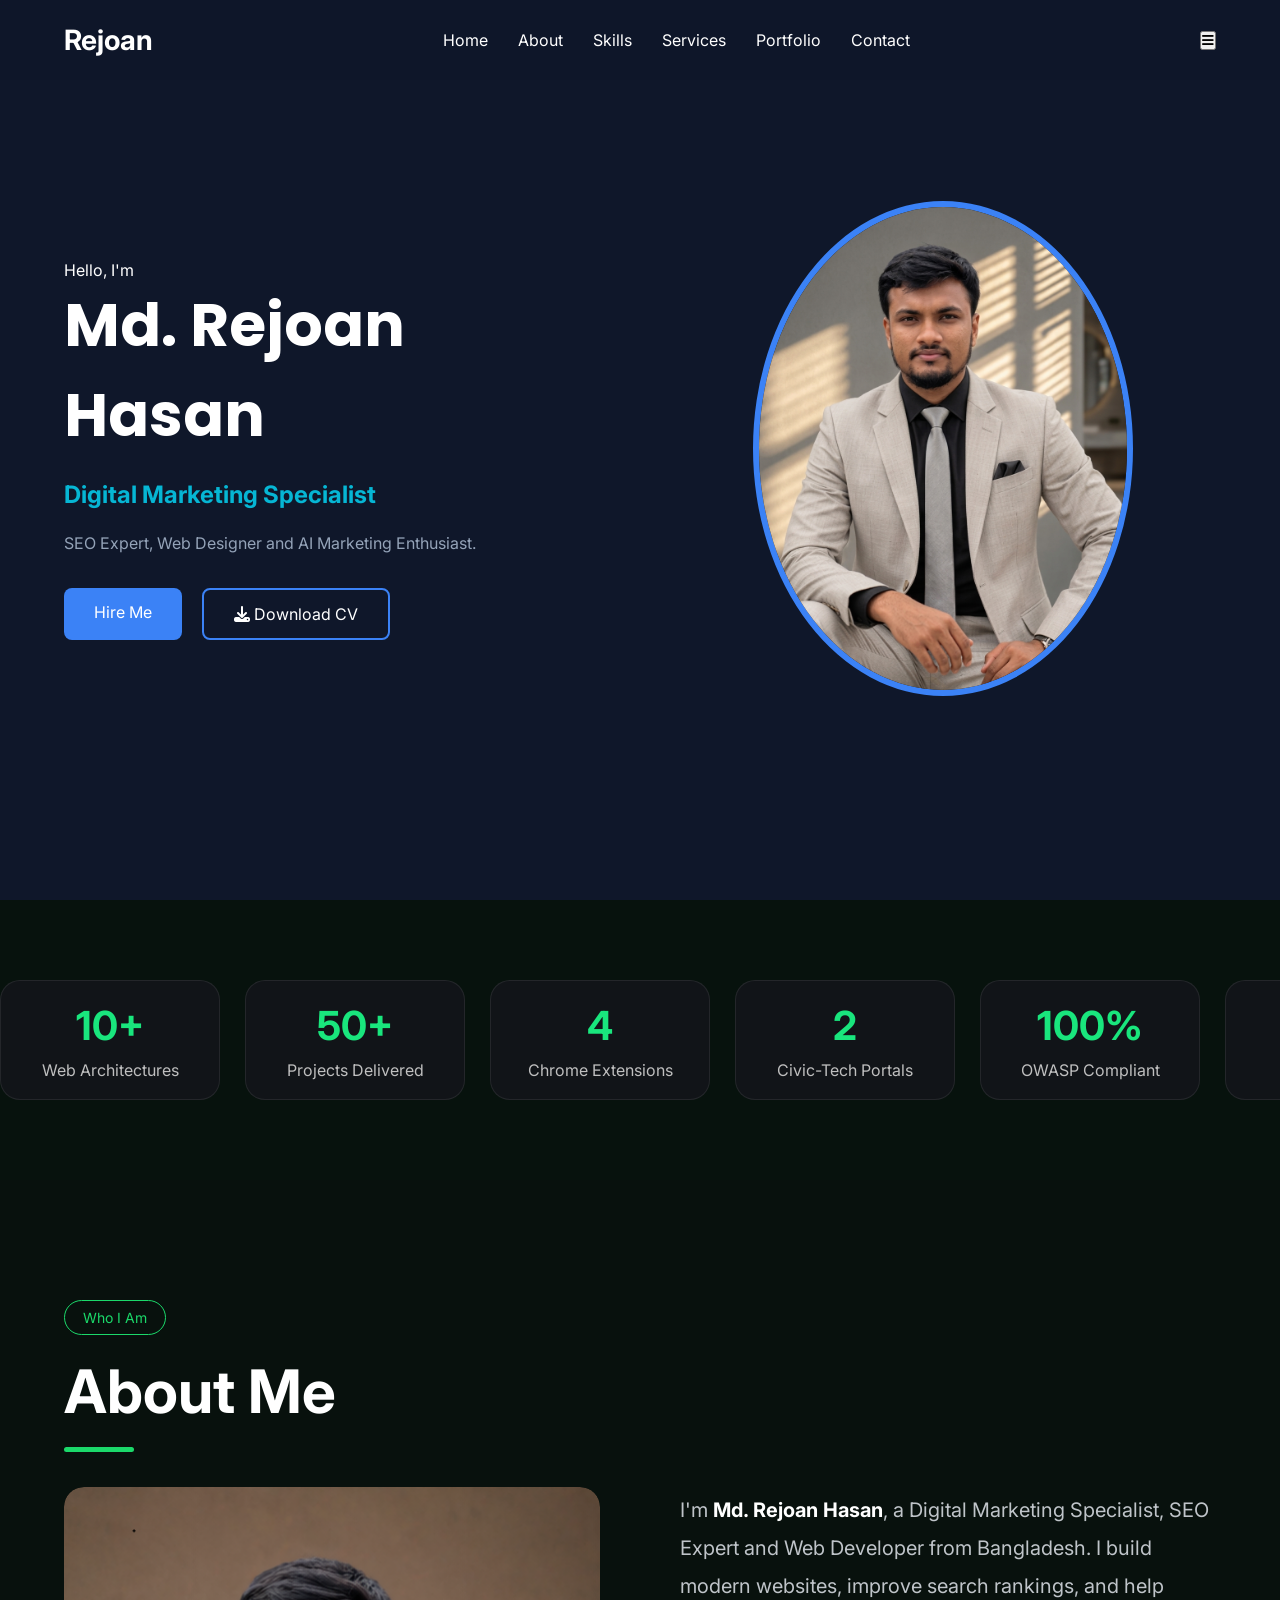
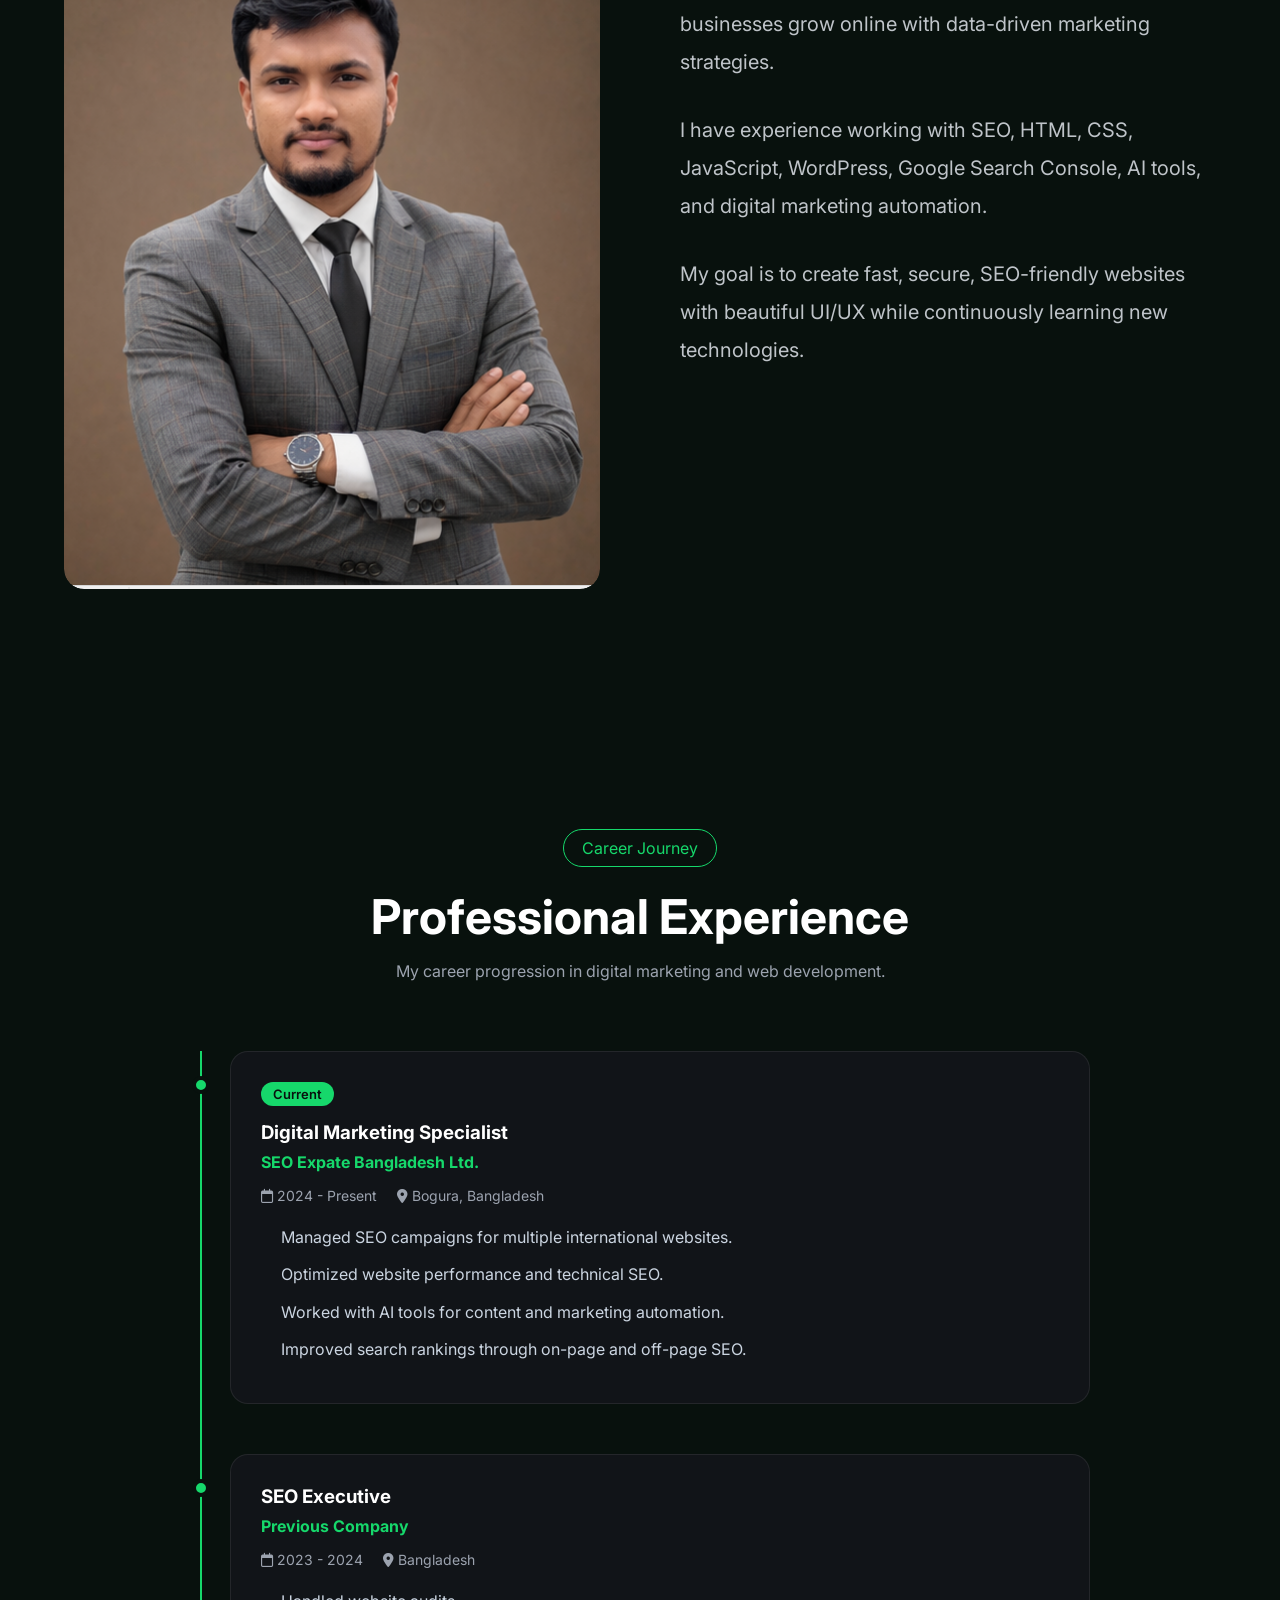
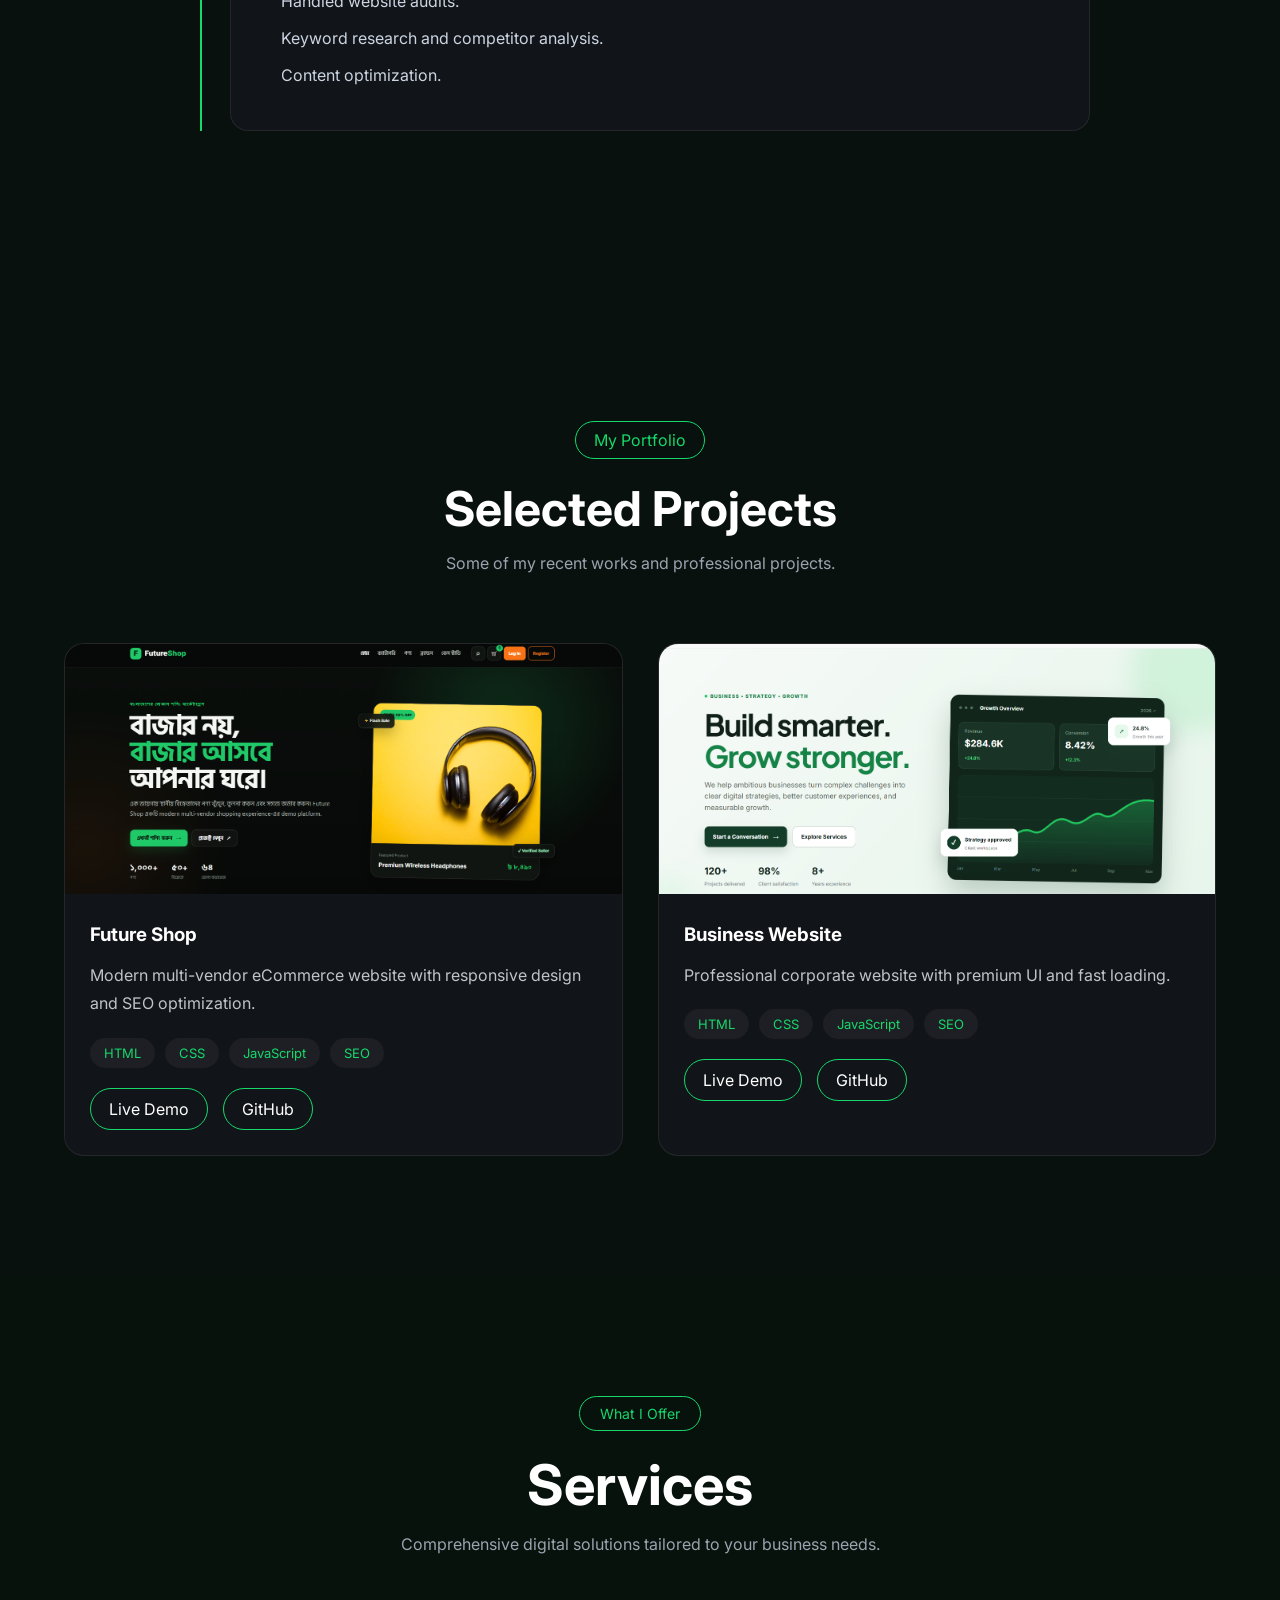
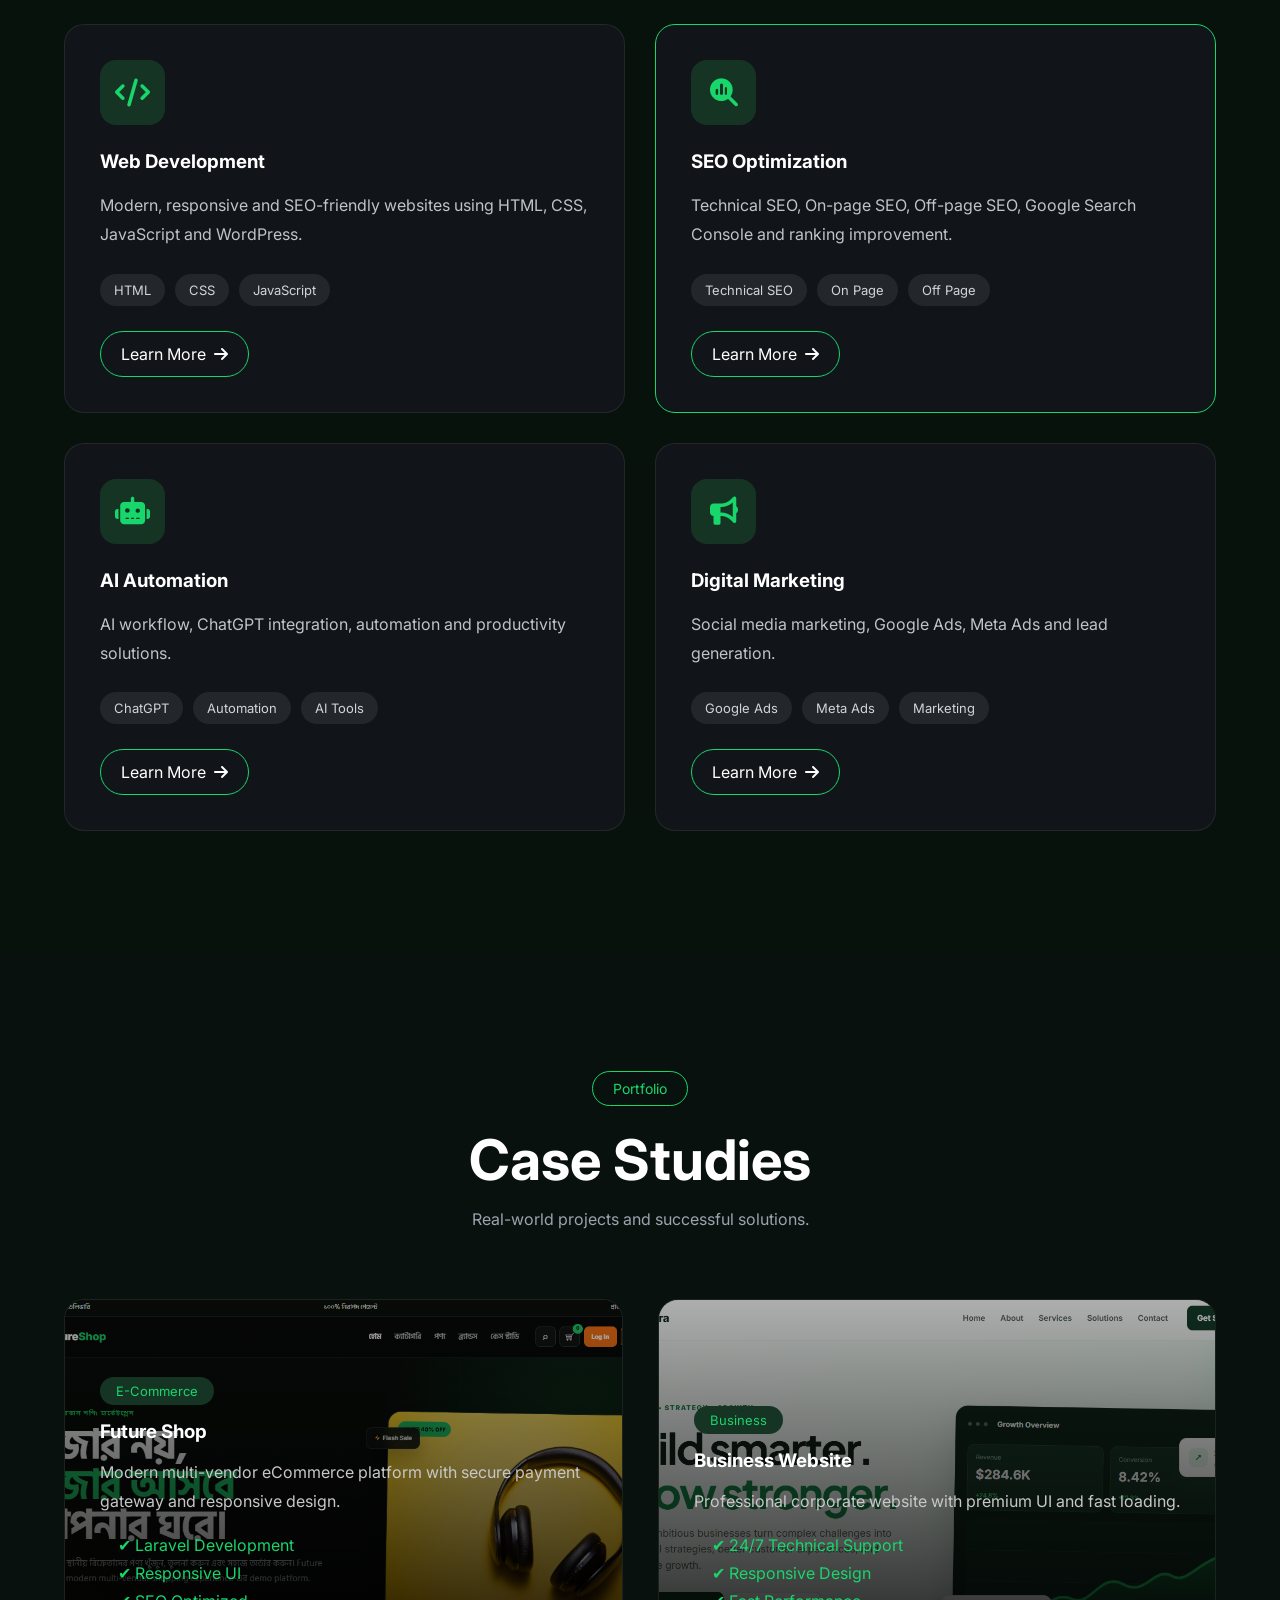
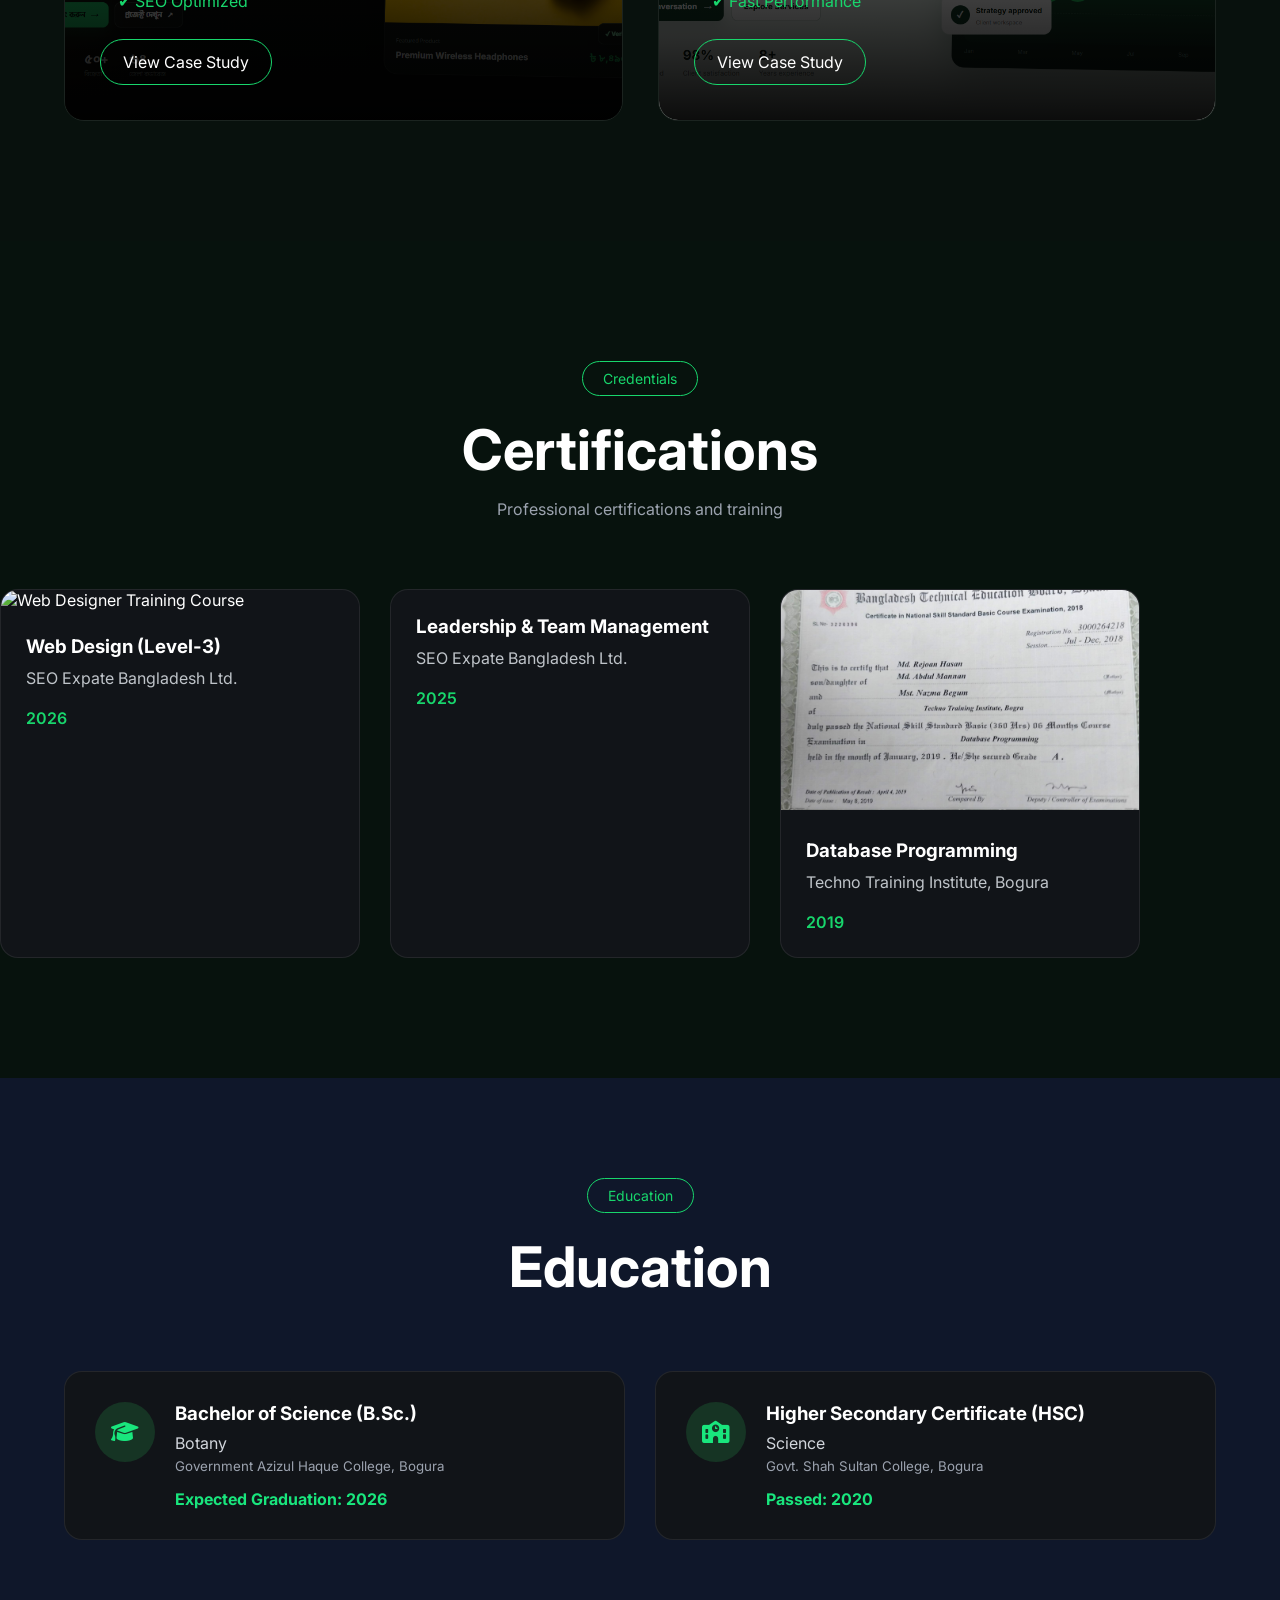
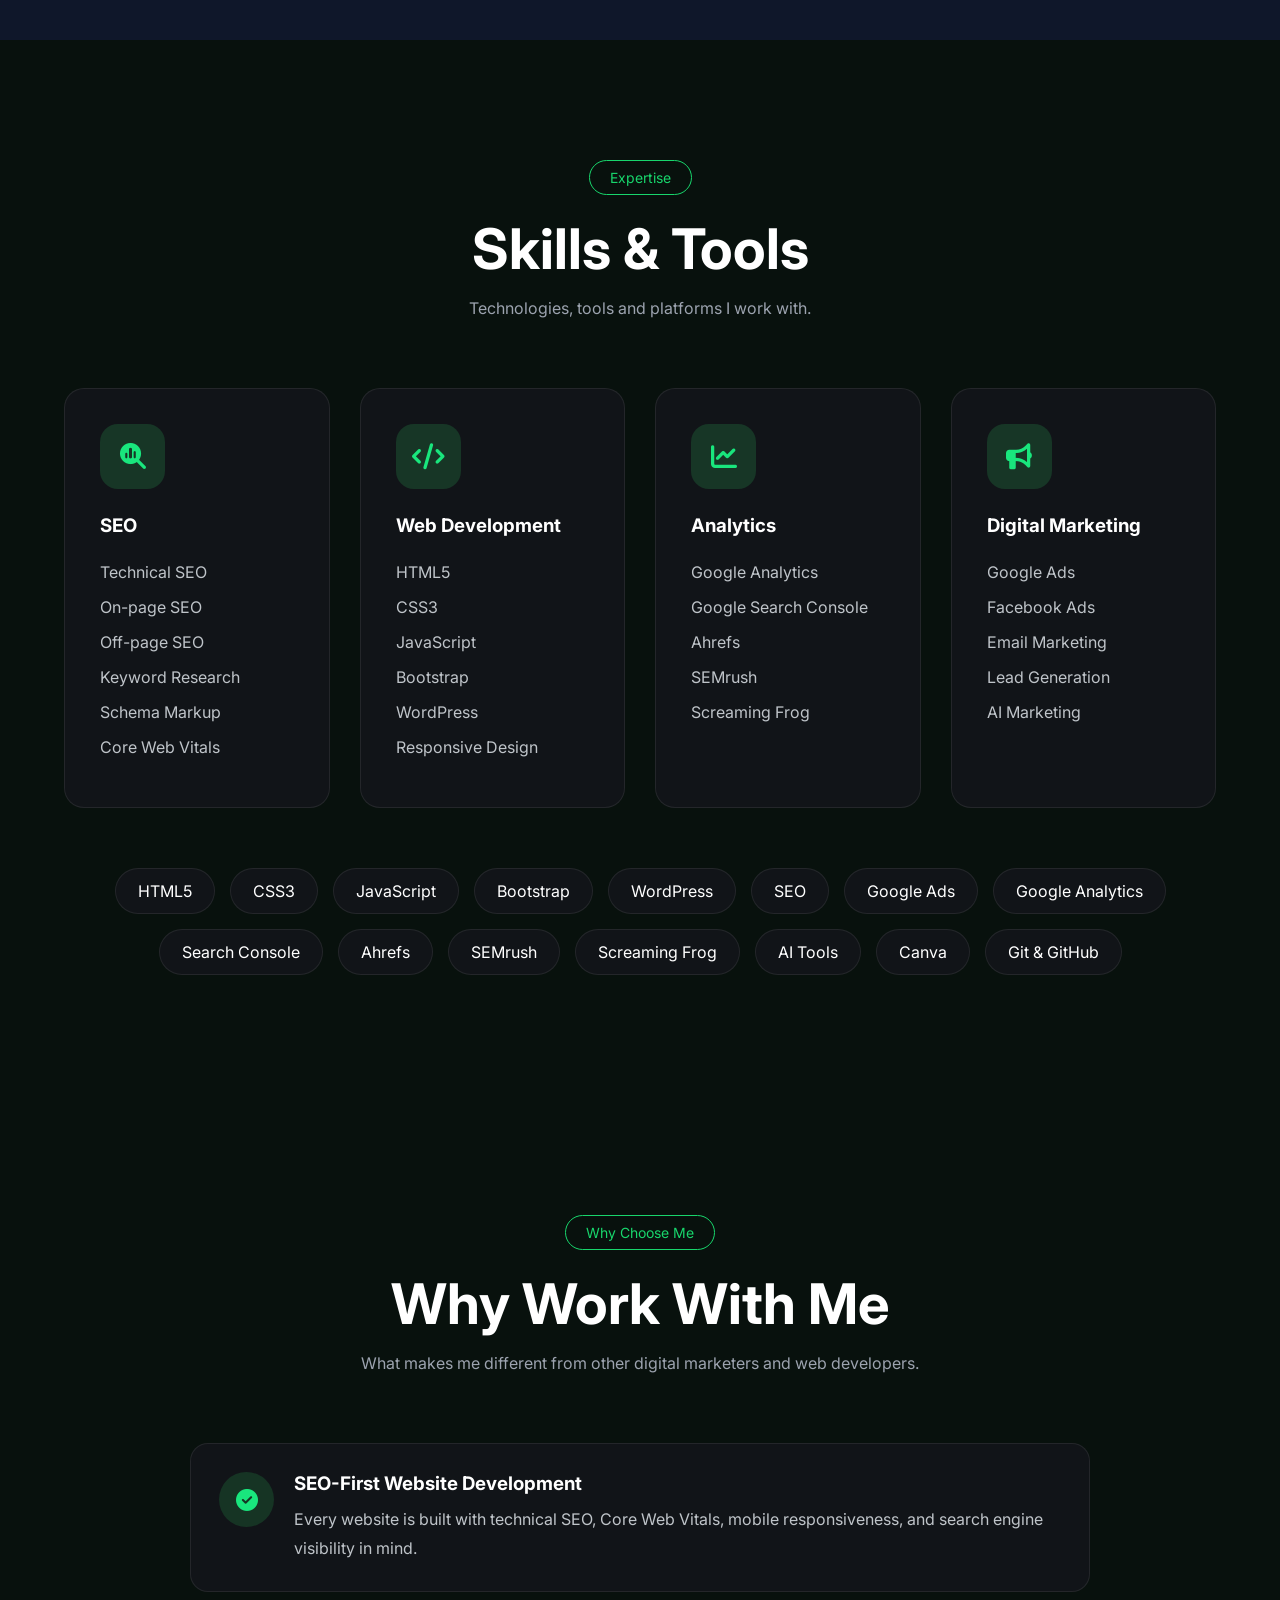
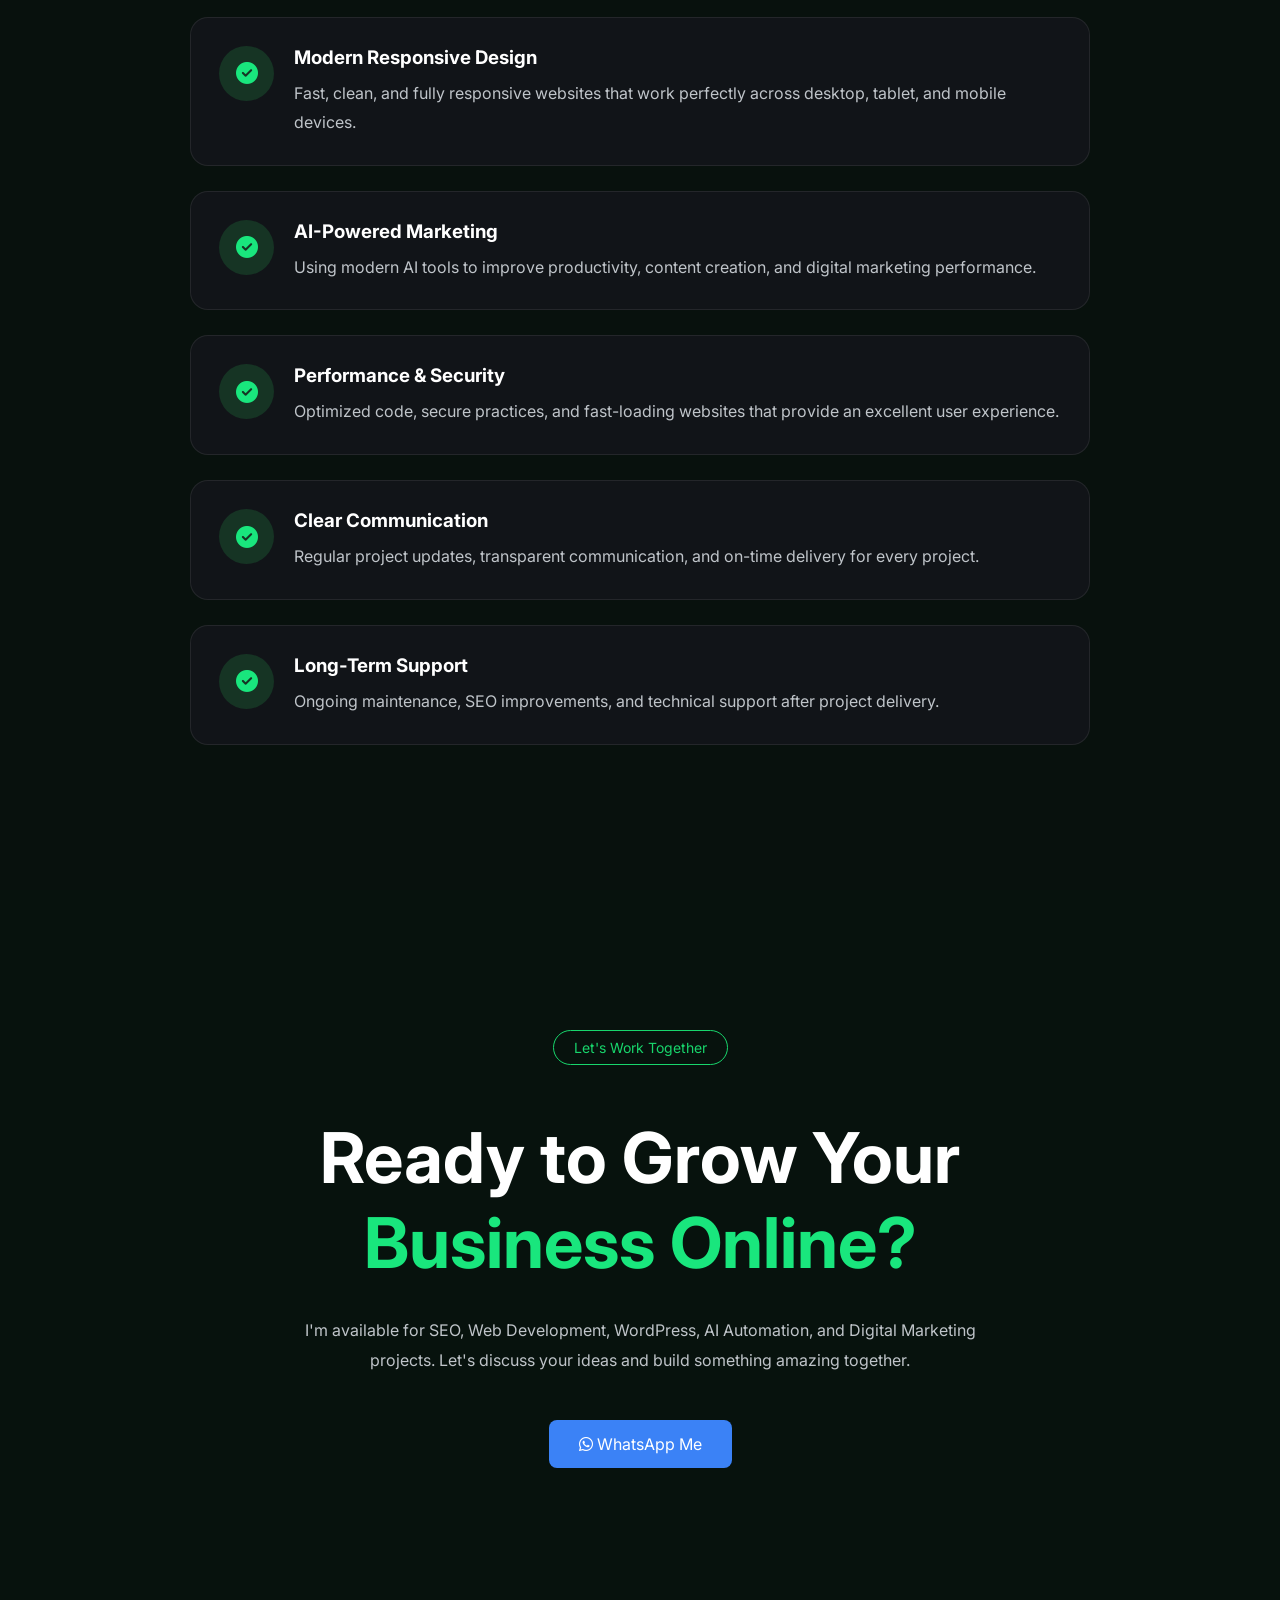
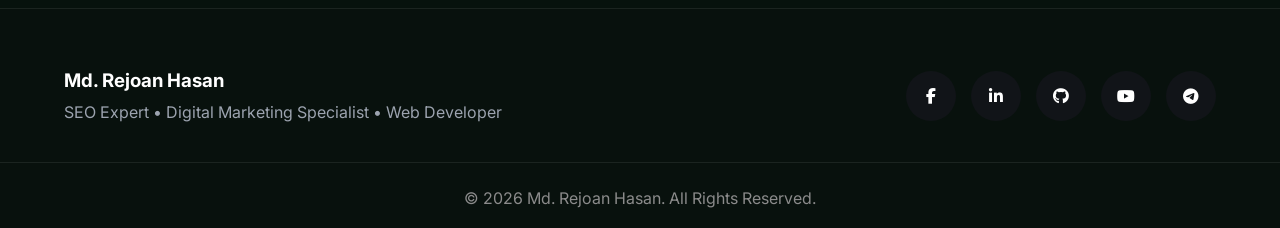
==== commit 091b25cc: "Update index.html" ====
--- a/index.html
+++ b/index.html
@@ -701,7 +701,7 @@
             <!-- Card 1 -->
             <div class="certificate-card">
 
-        <img src="assetsMd Rejoan Web Designer training course.png" alt="Web Design Certificate">
+  <img src="Md%20Rejoan%20Web%20Designer%20training%20course.png" class="img-fluid" alt="Web Designer Training Course">
 
                 <div class="certificate-content">
 
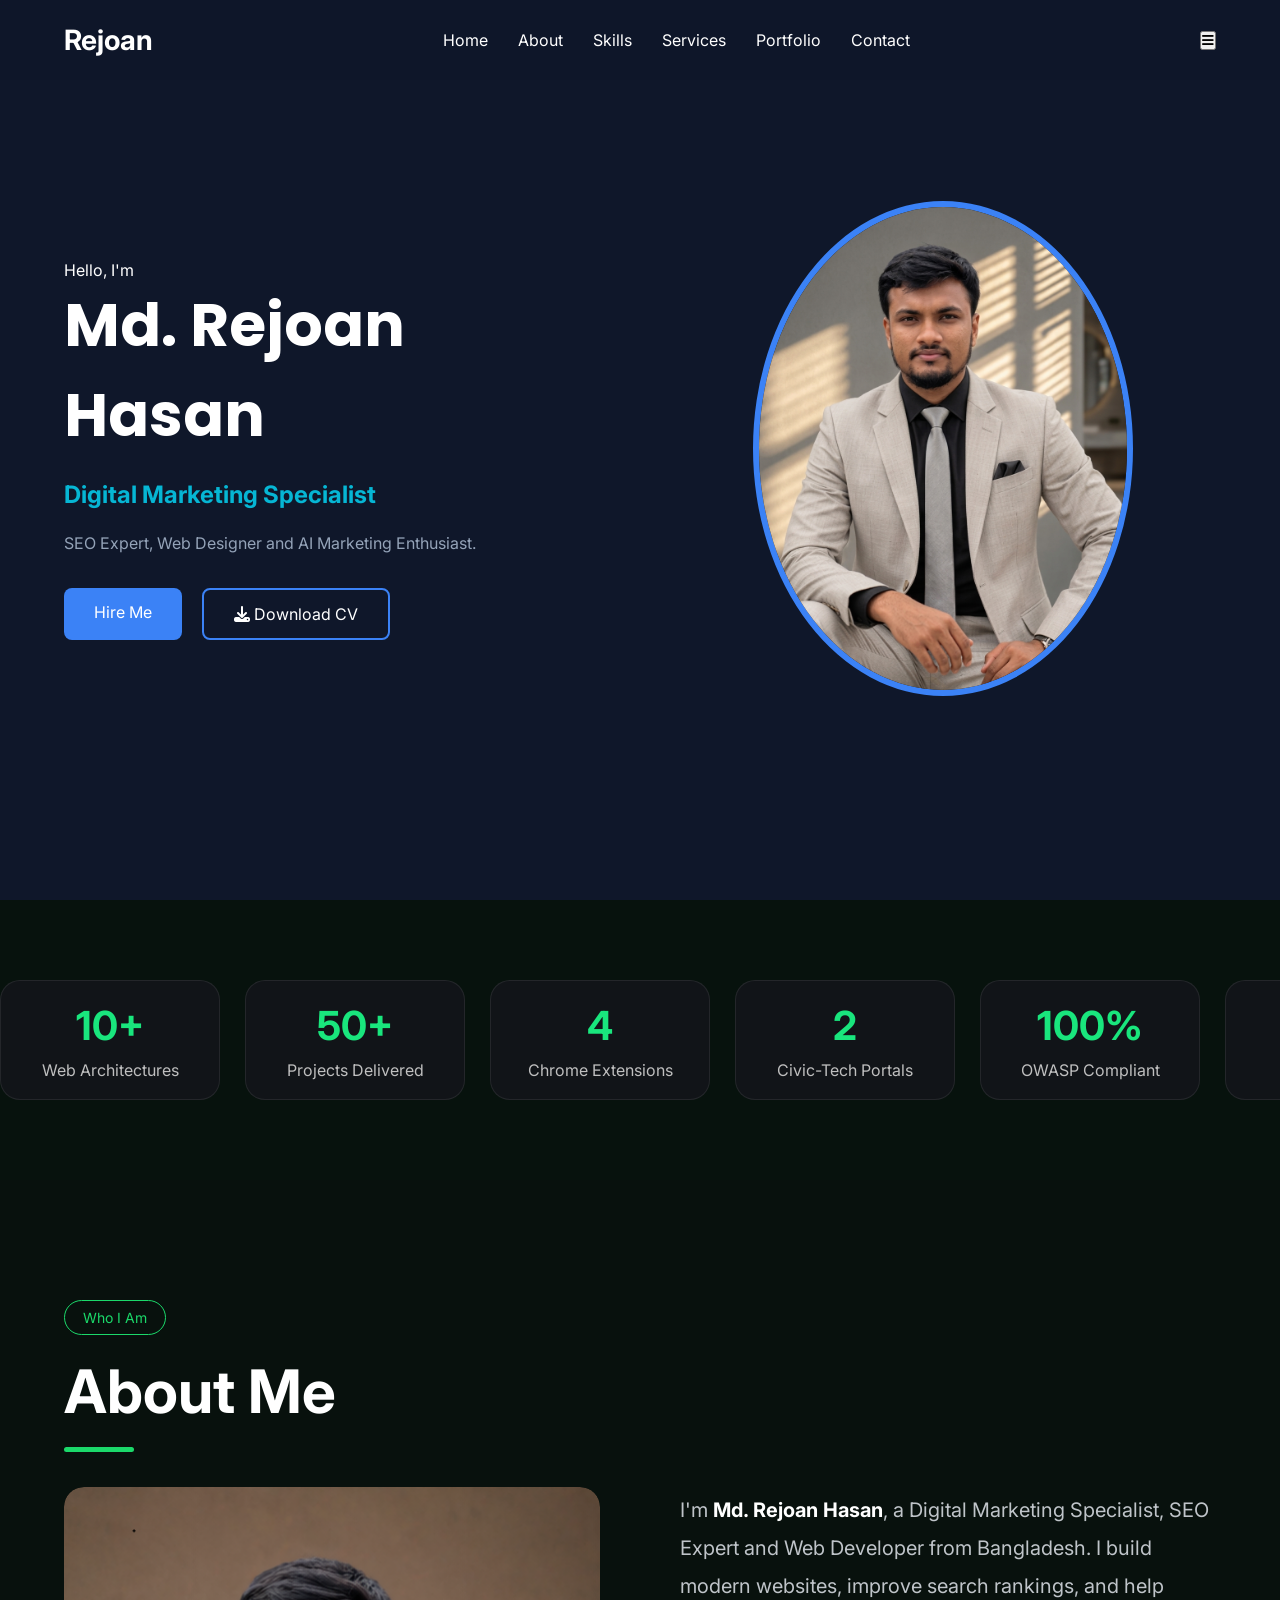
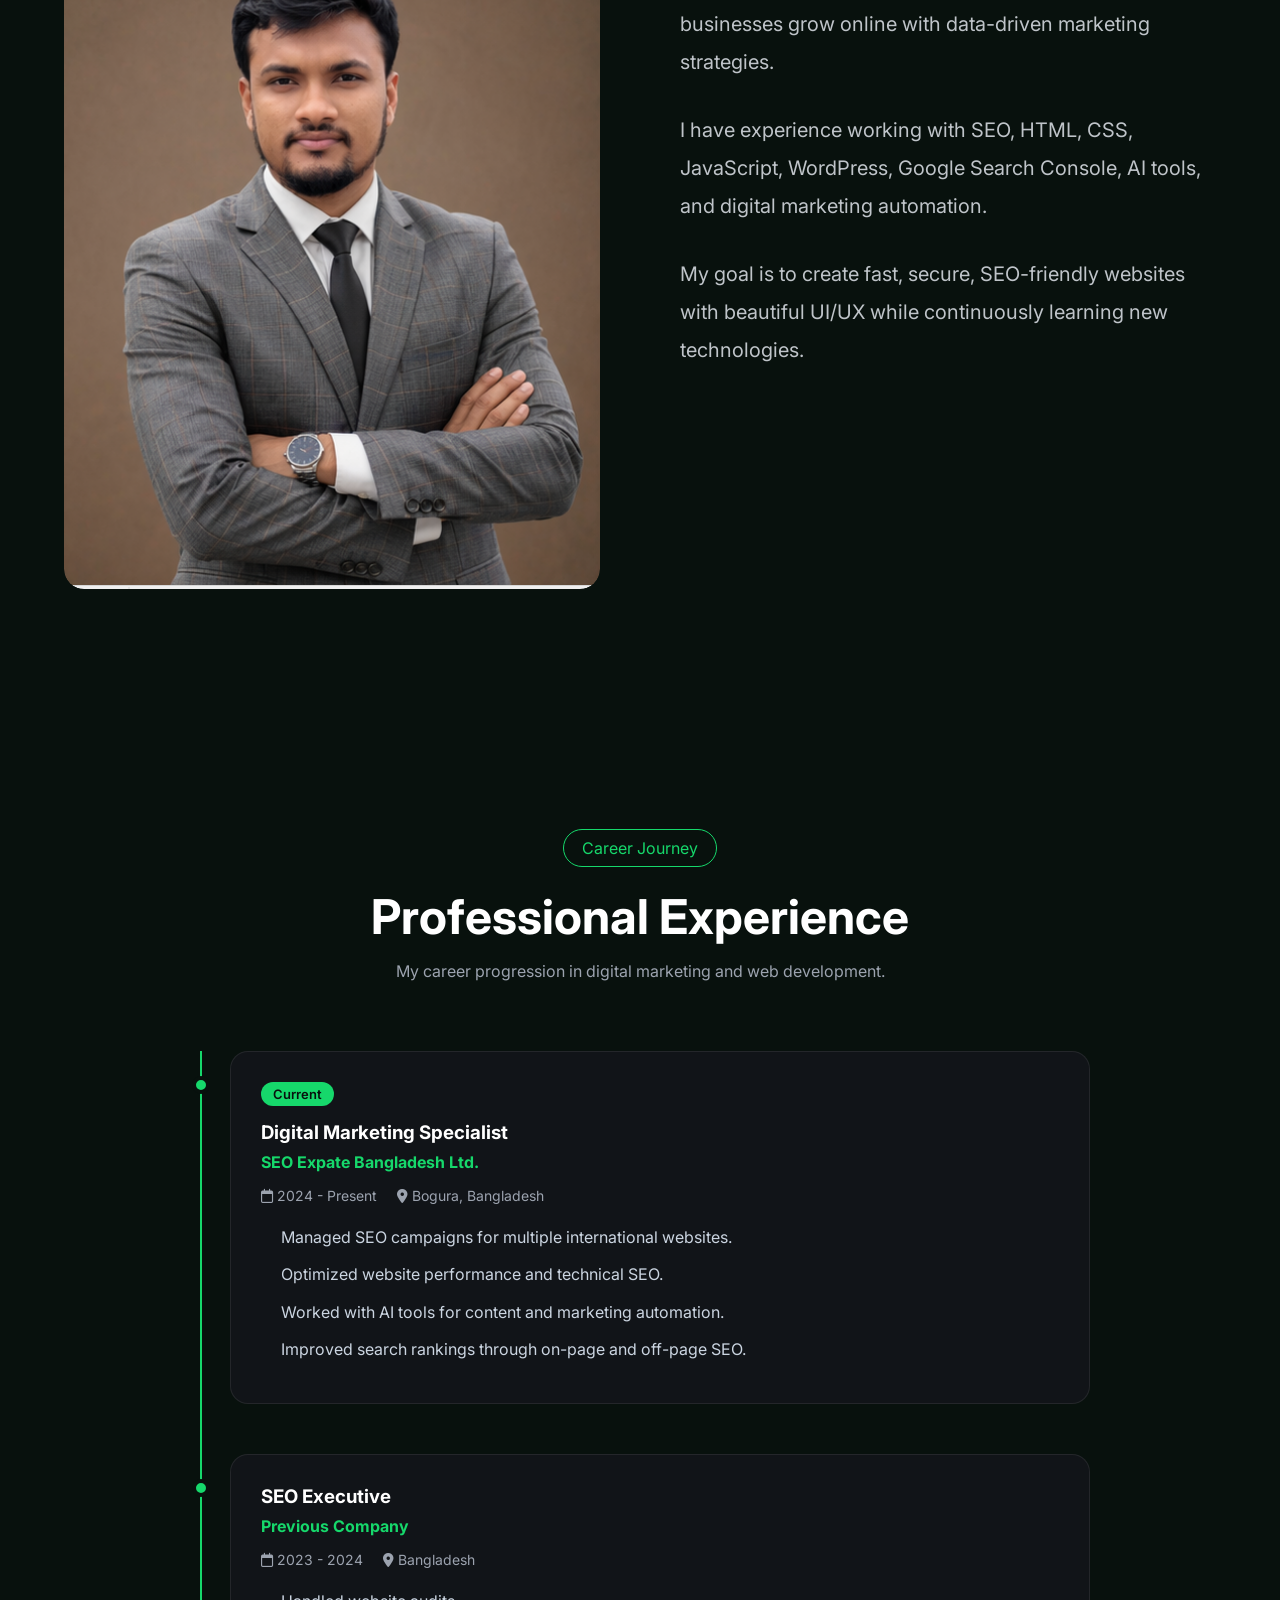
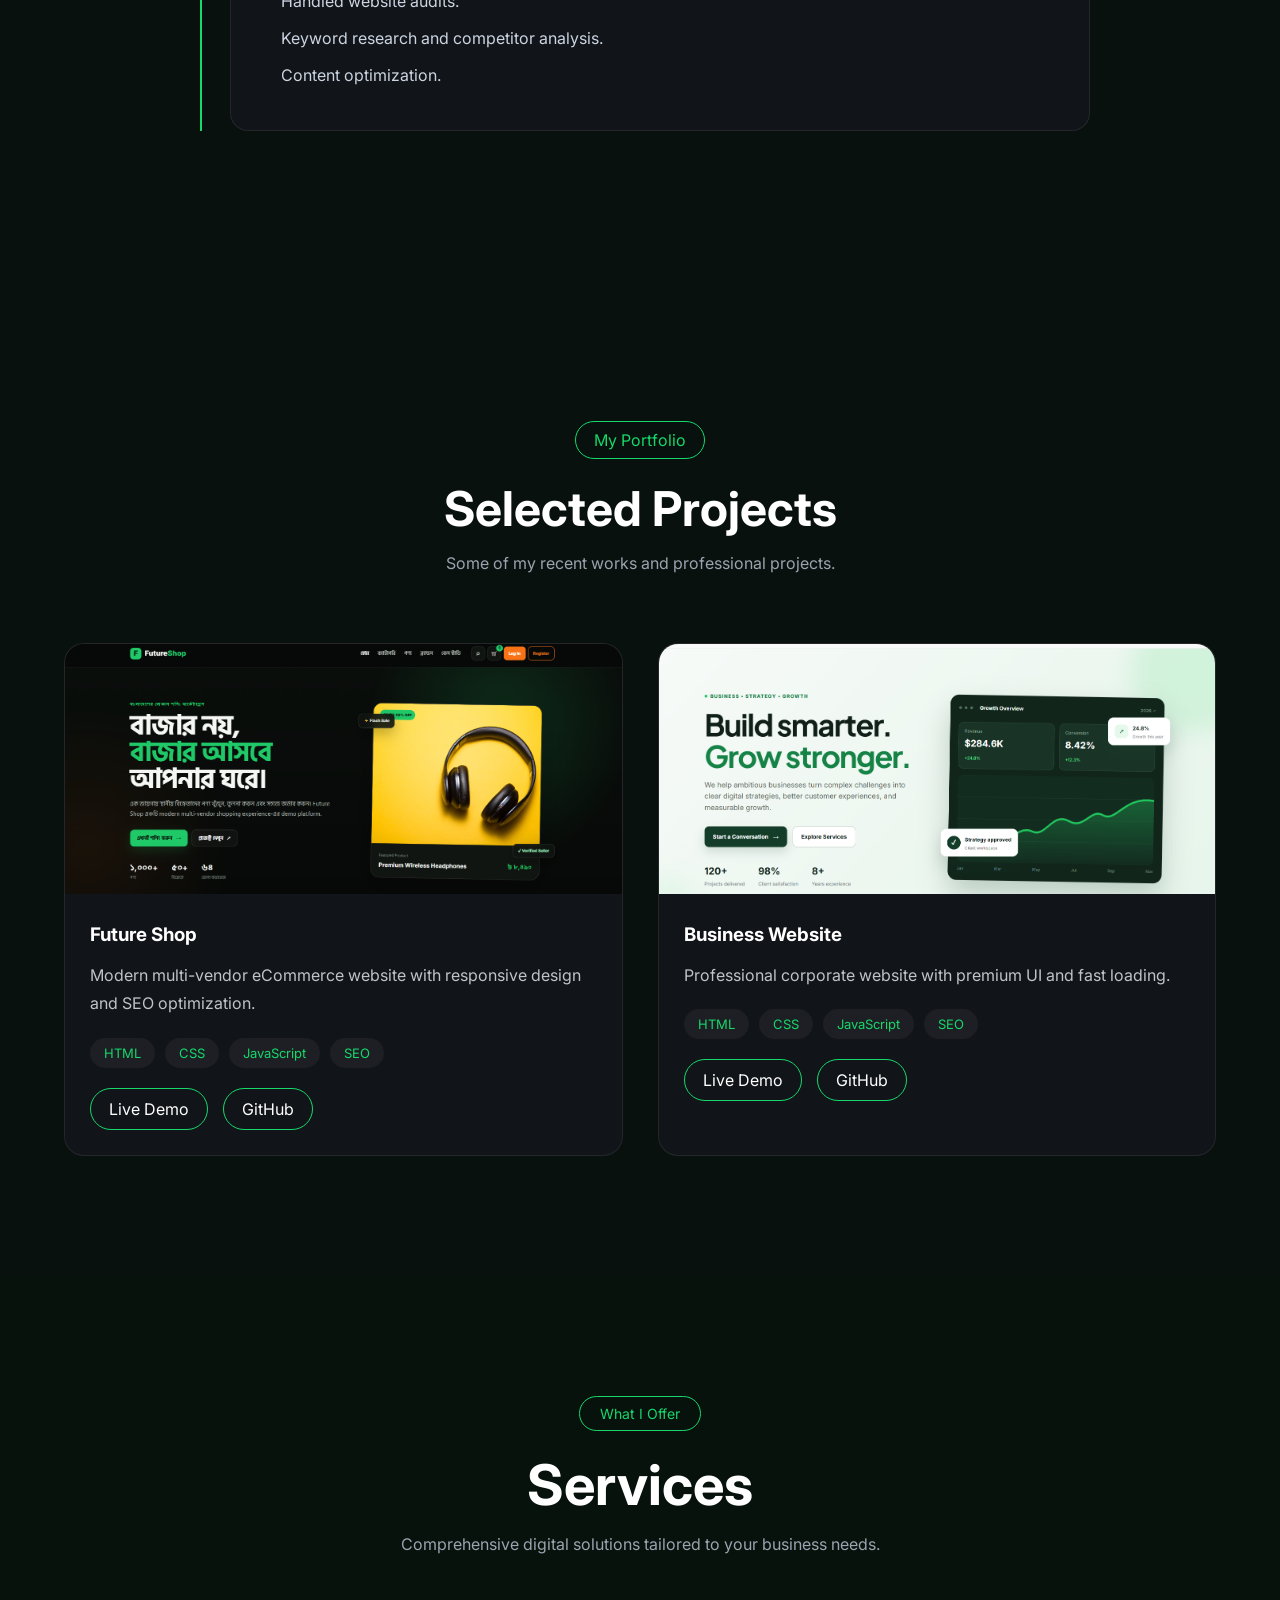
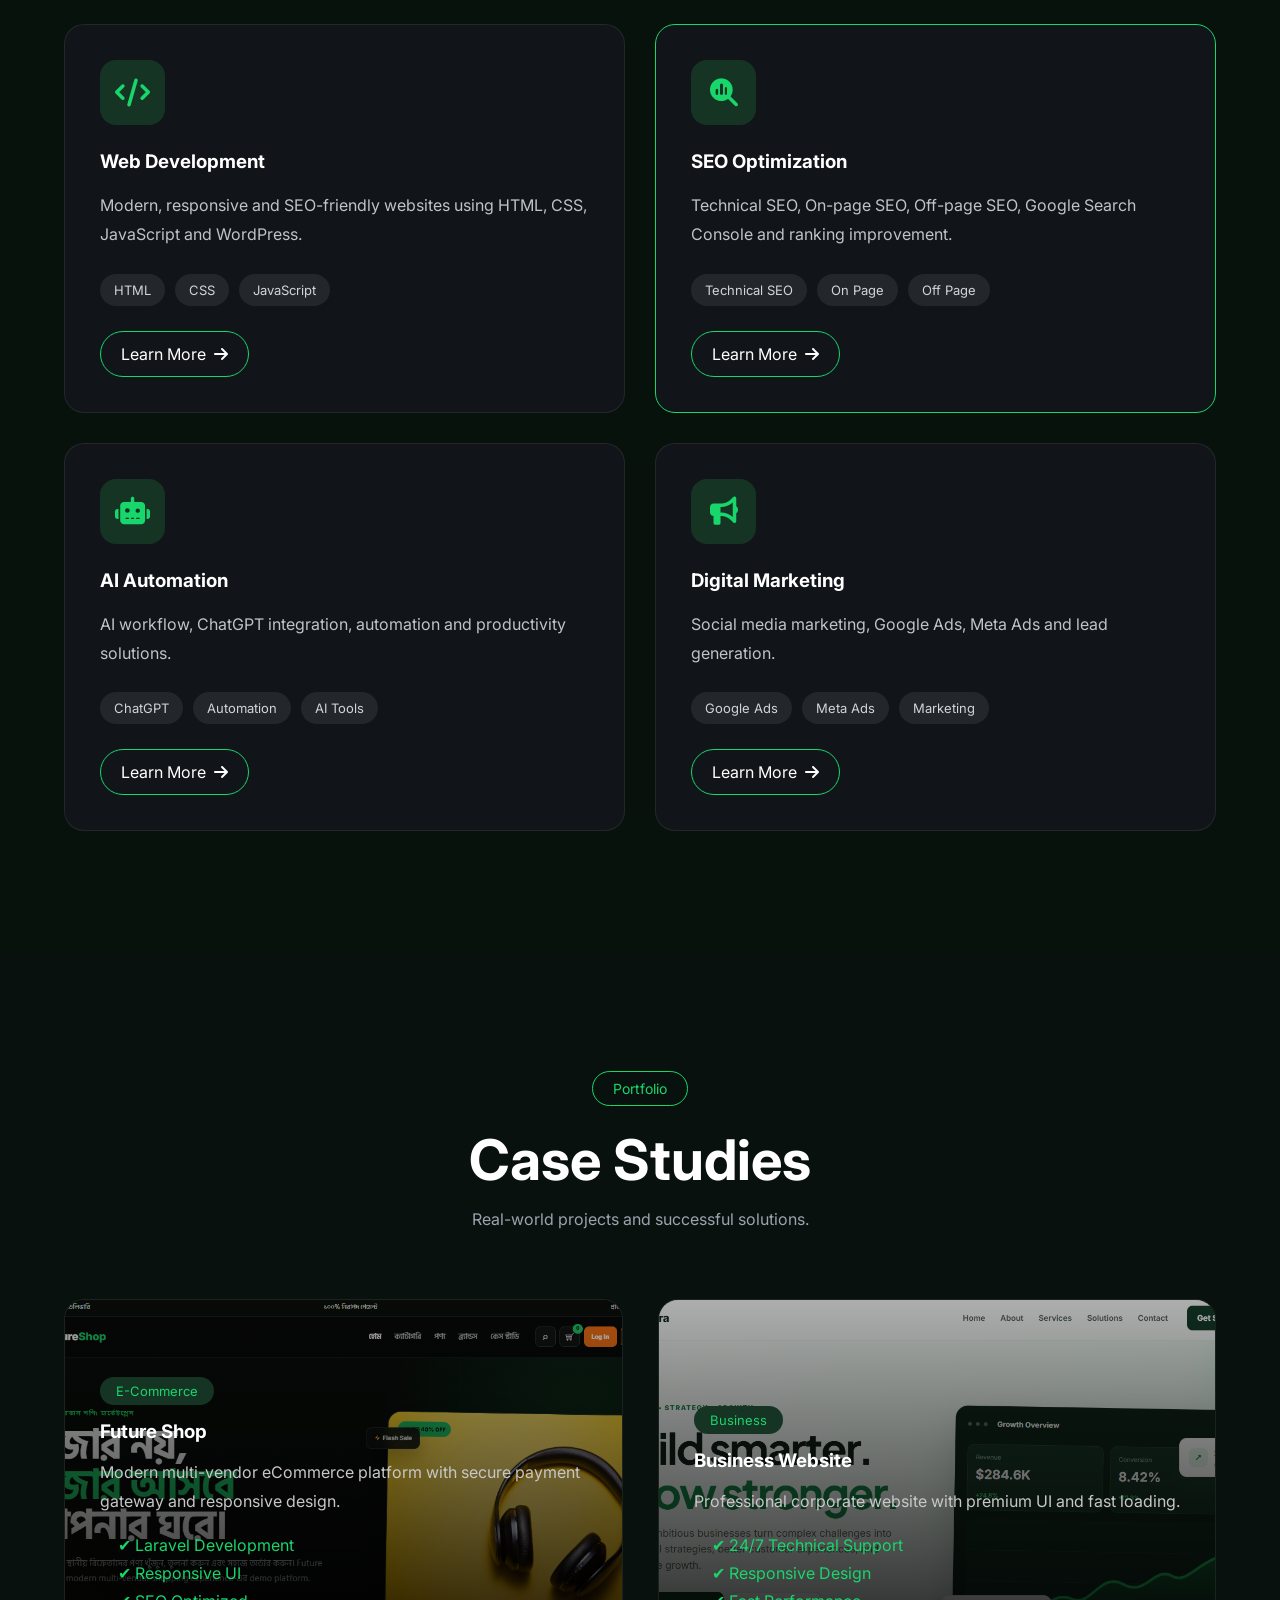
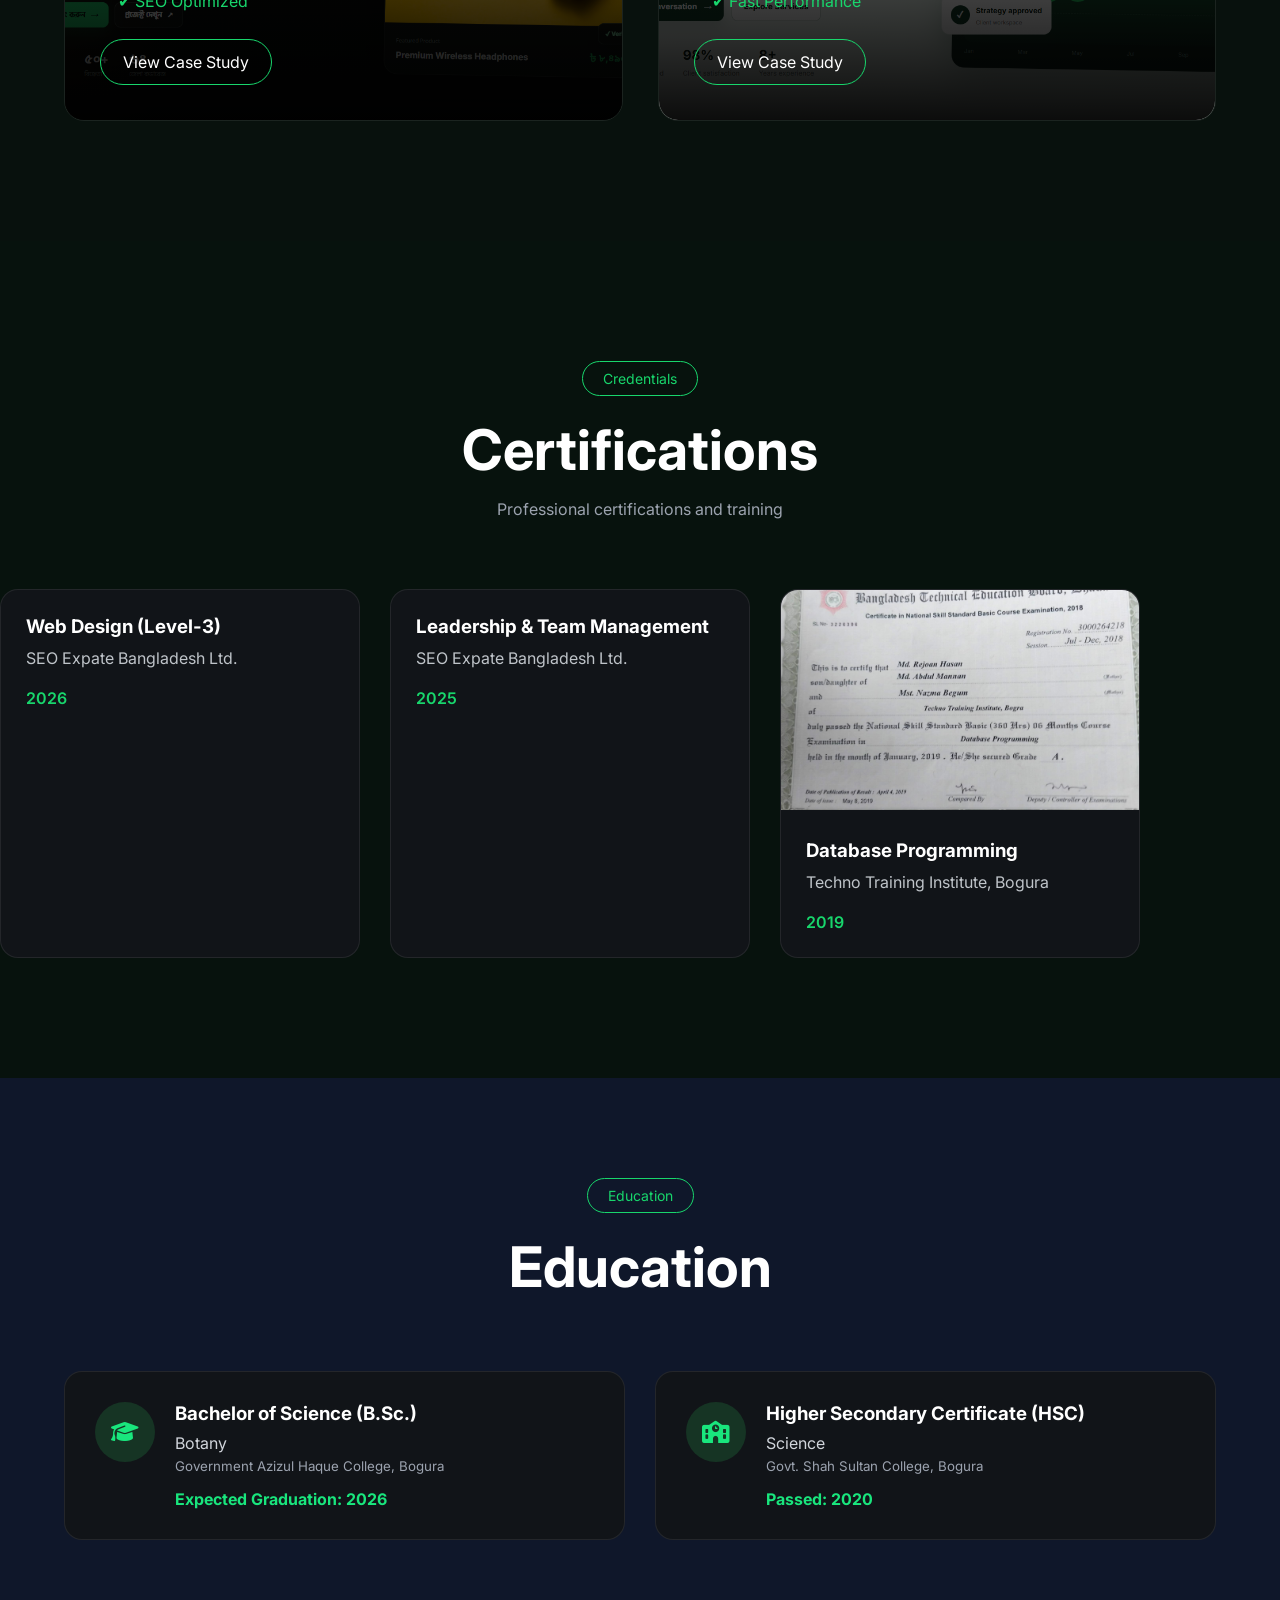
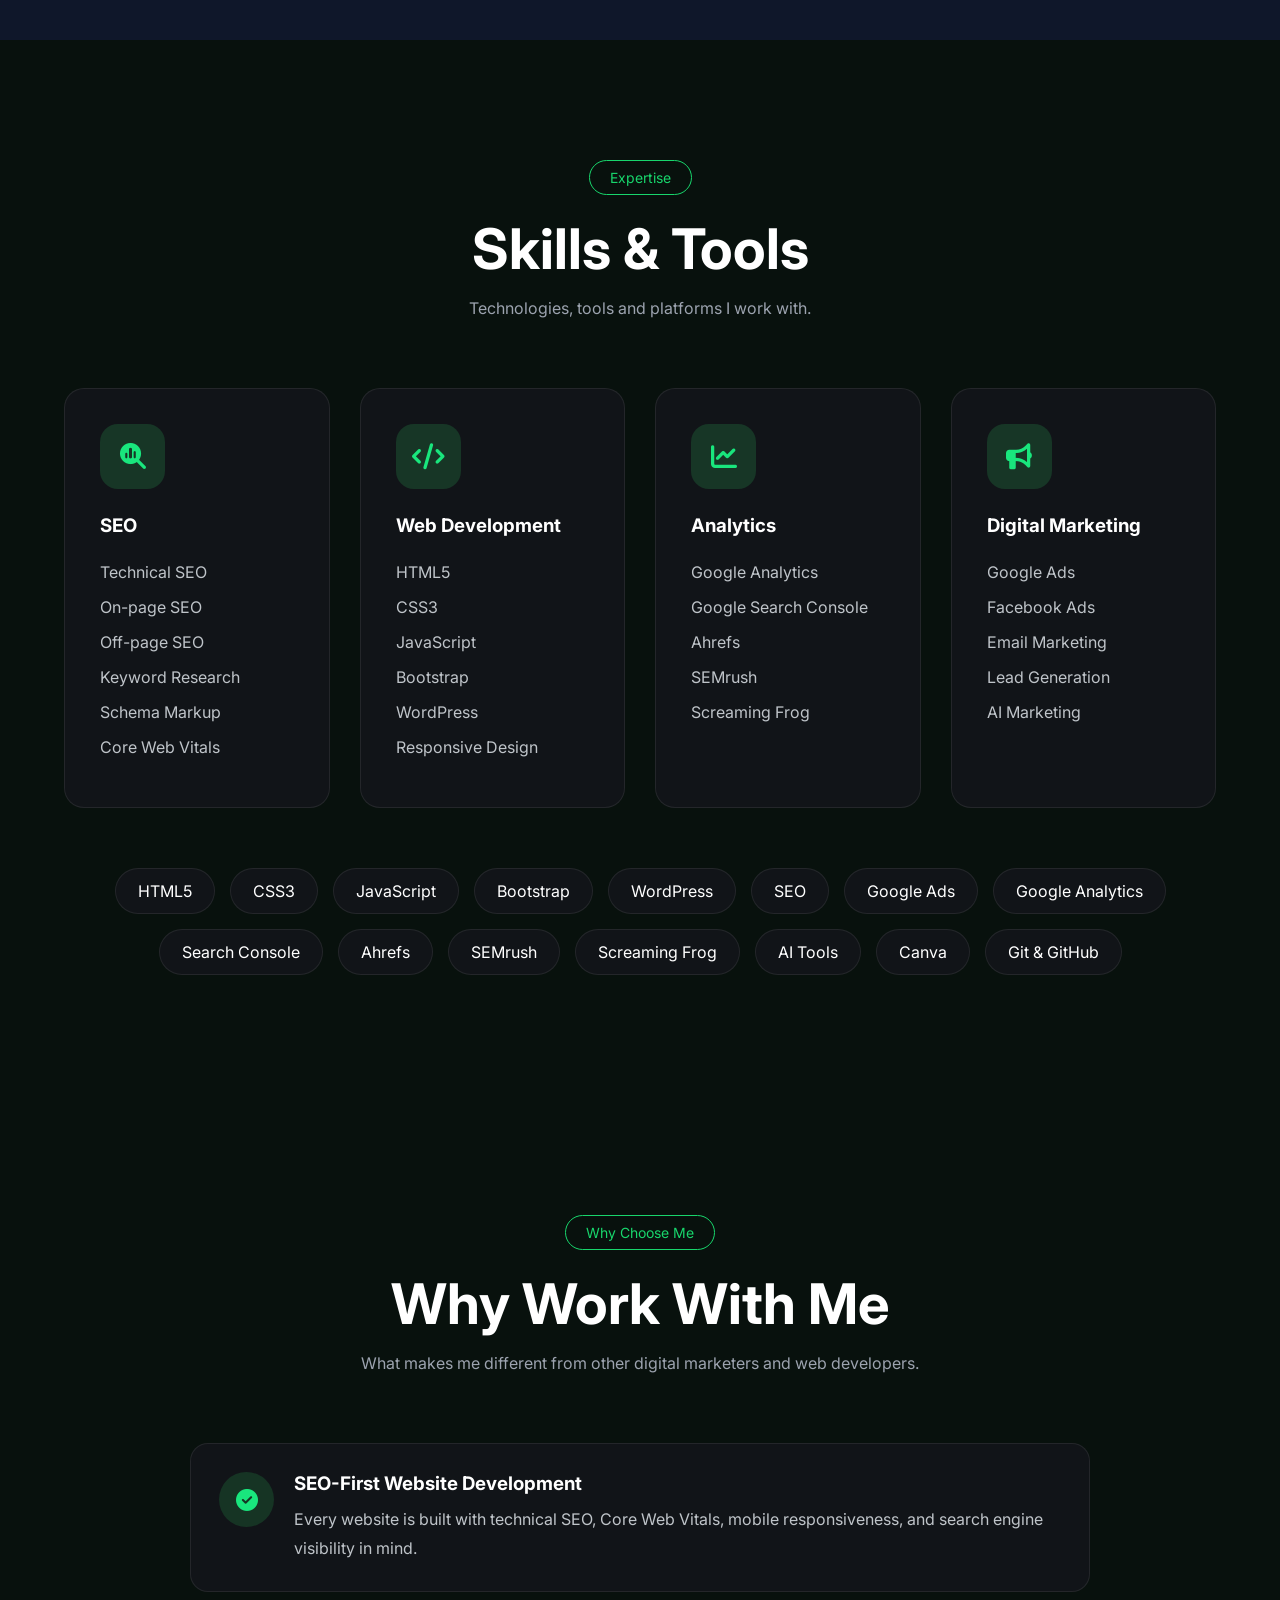
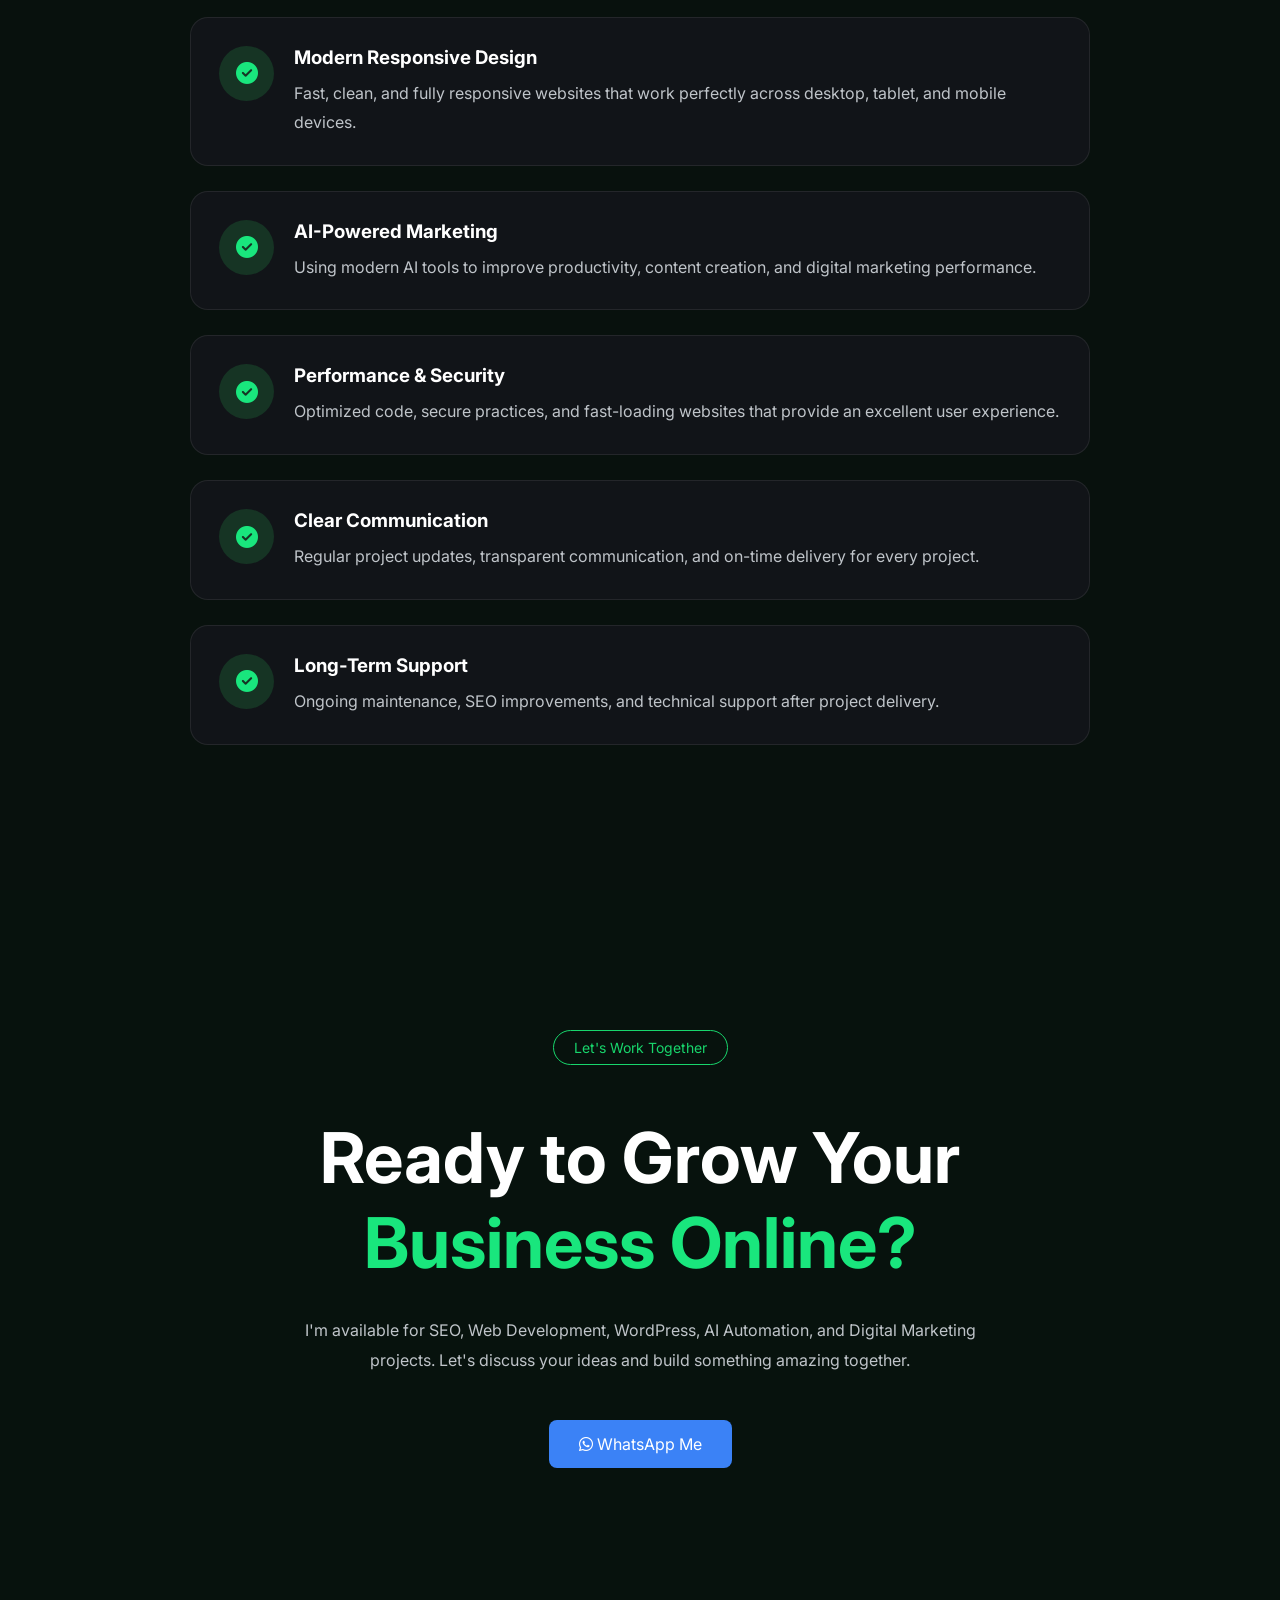
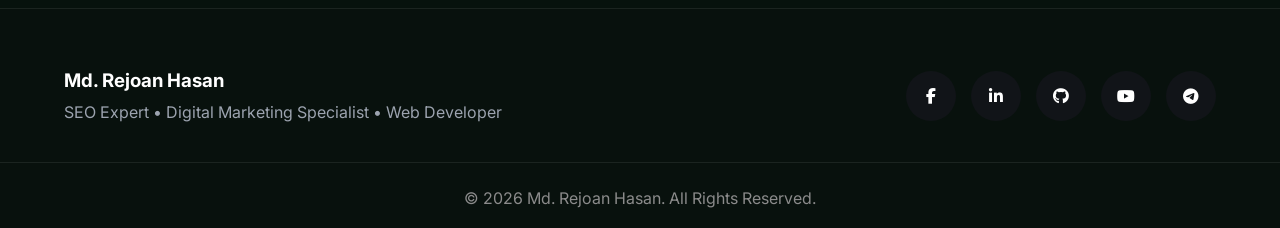
==== commit fbf3c3d9: "Update index.html" ====
--- a/index.html
+++ b/index.html
@@ -701,9 +701,9 @@
             <!-- Card 1 -->
             <div class="certificate-card">
 
-  <img src="Md%20Rejoan%20Web%20Designer%20training%20course.png" class="img-fluid" alt="Web Designer Training Course">
-
-                <div class="certificate-content">
+  
+
+    <div class="certificate-content">
 
                     <h3>Web Design (Level-3)</h3>
 
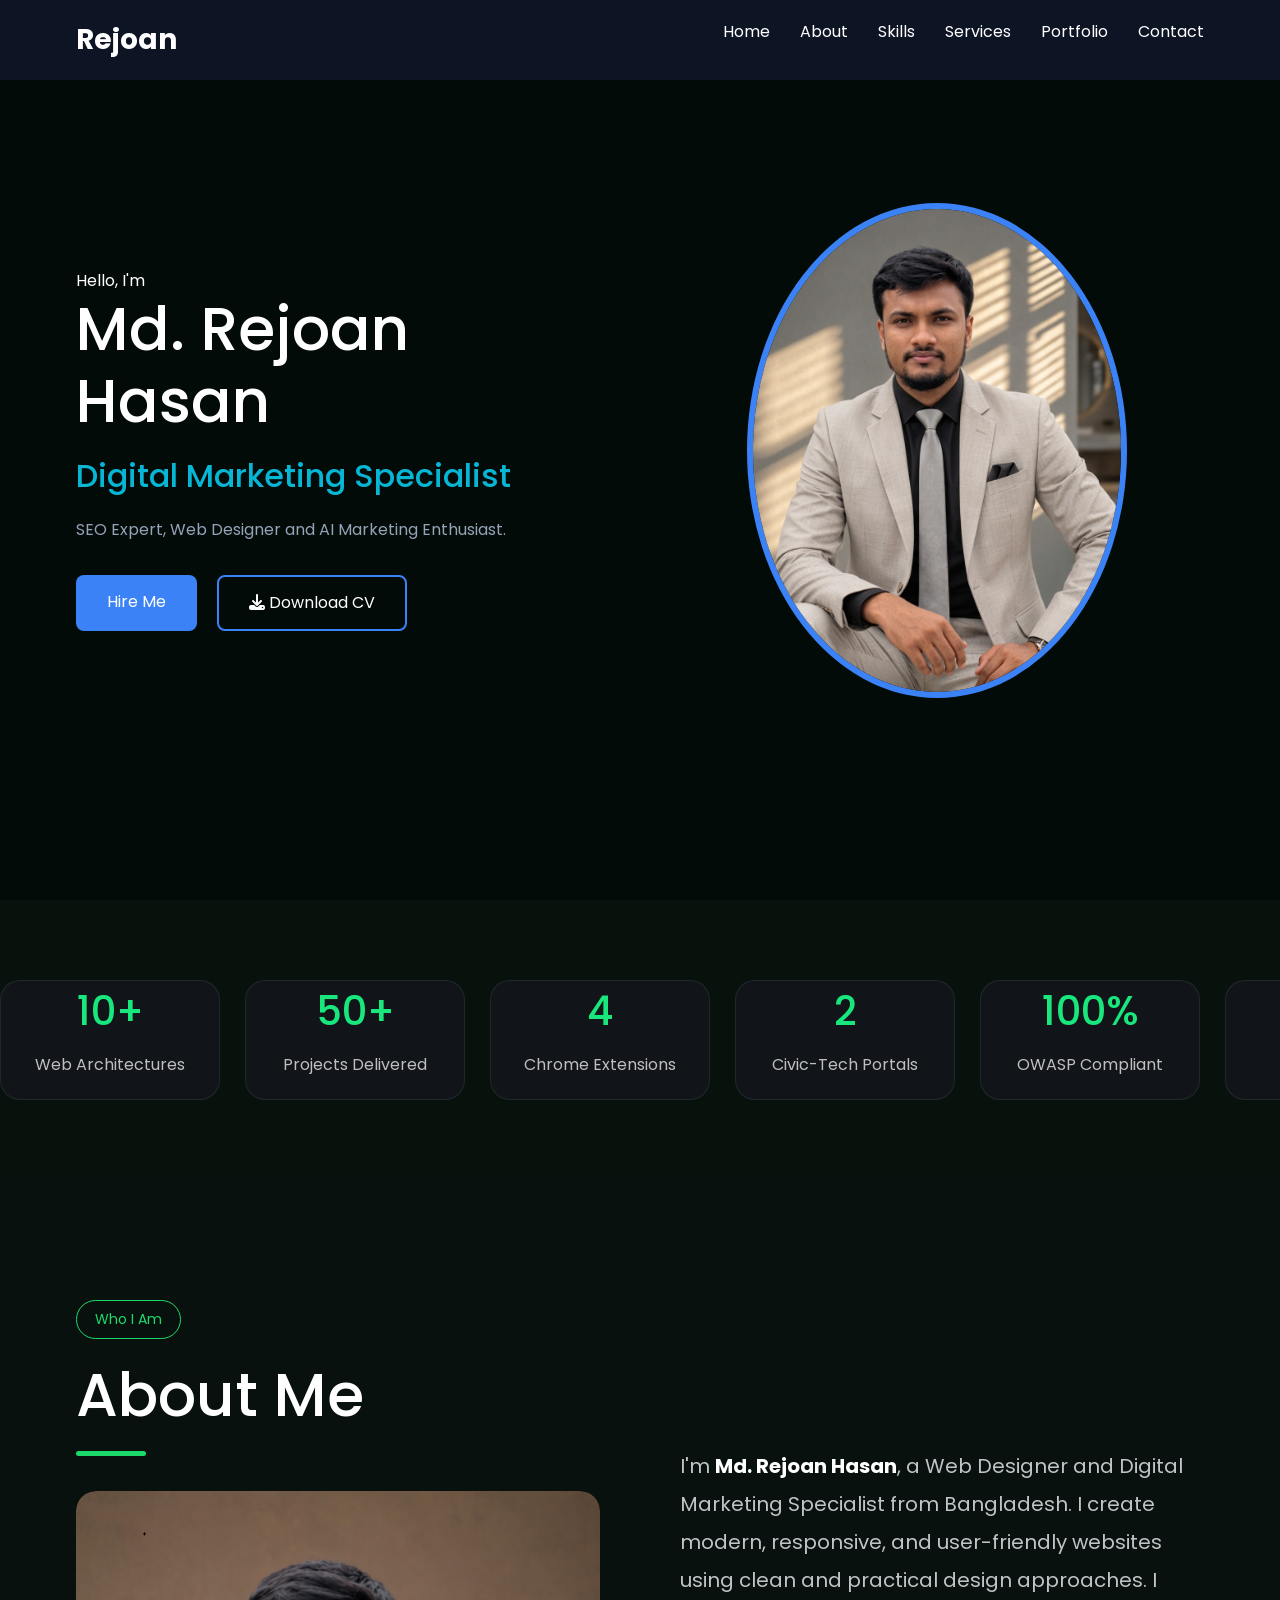
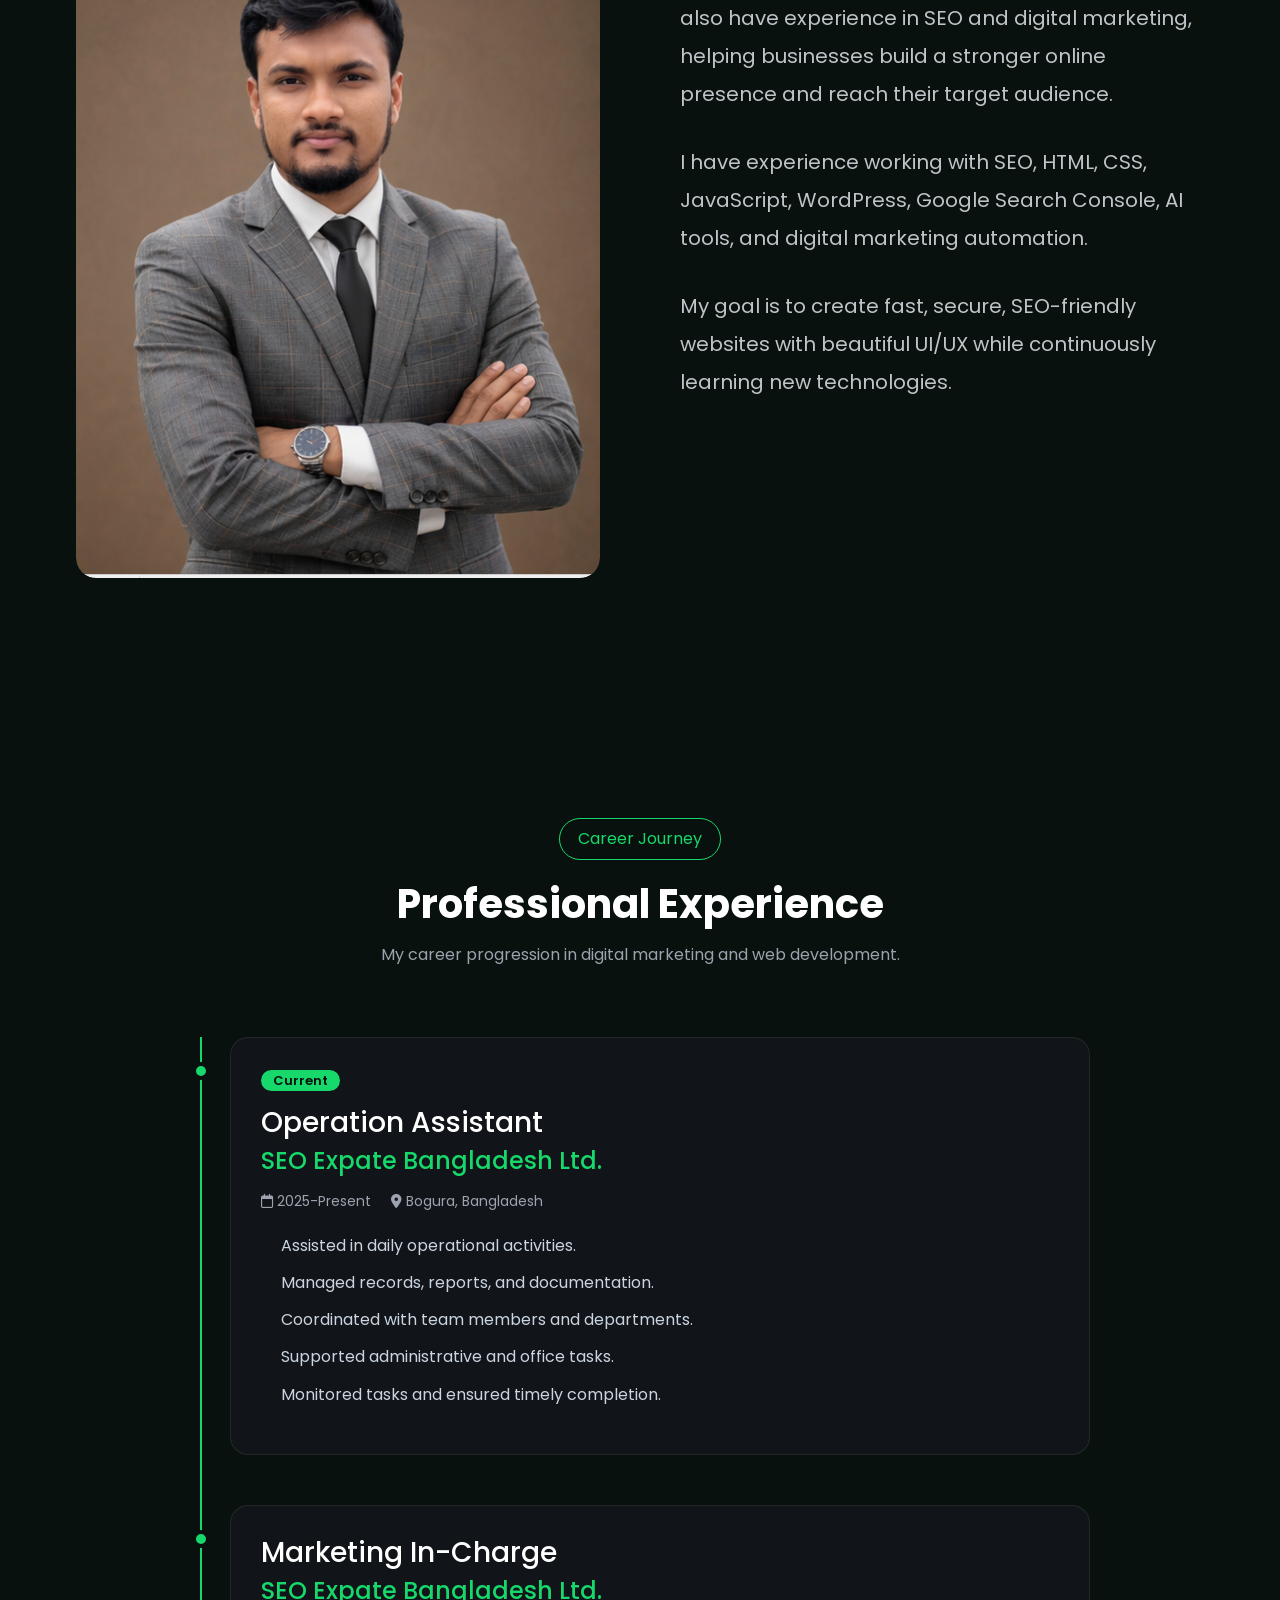
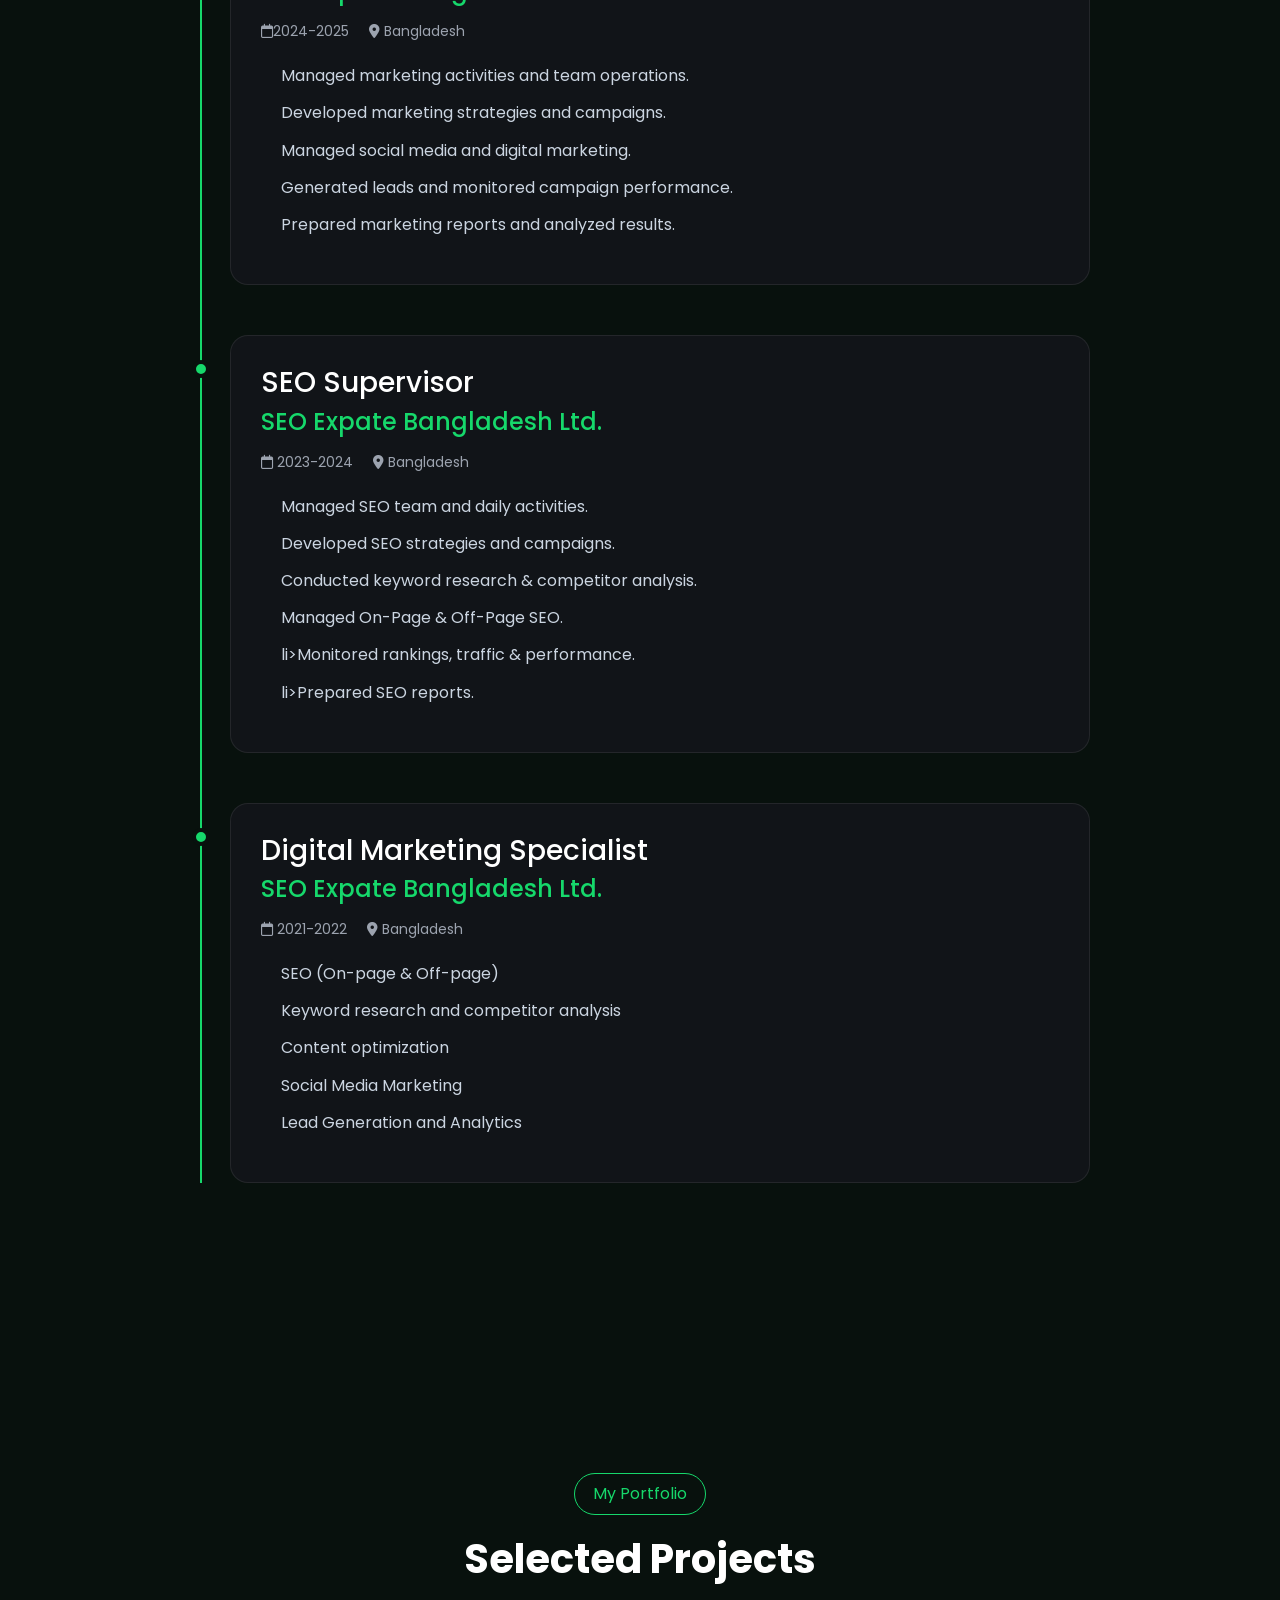
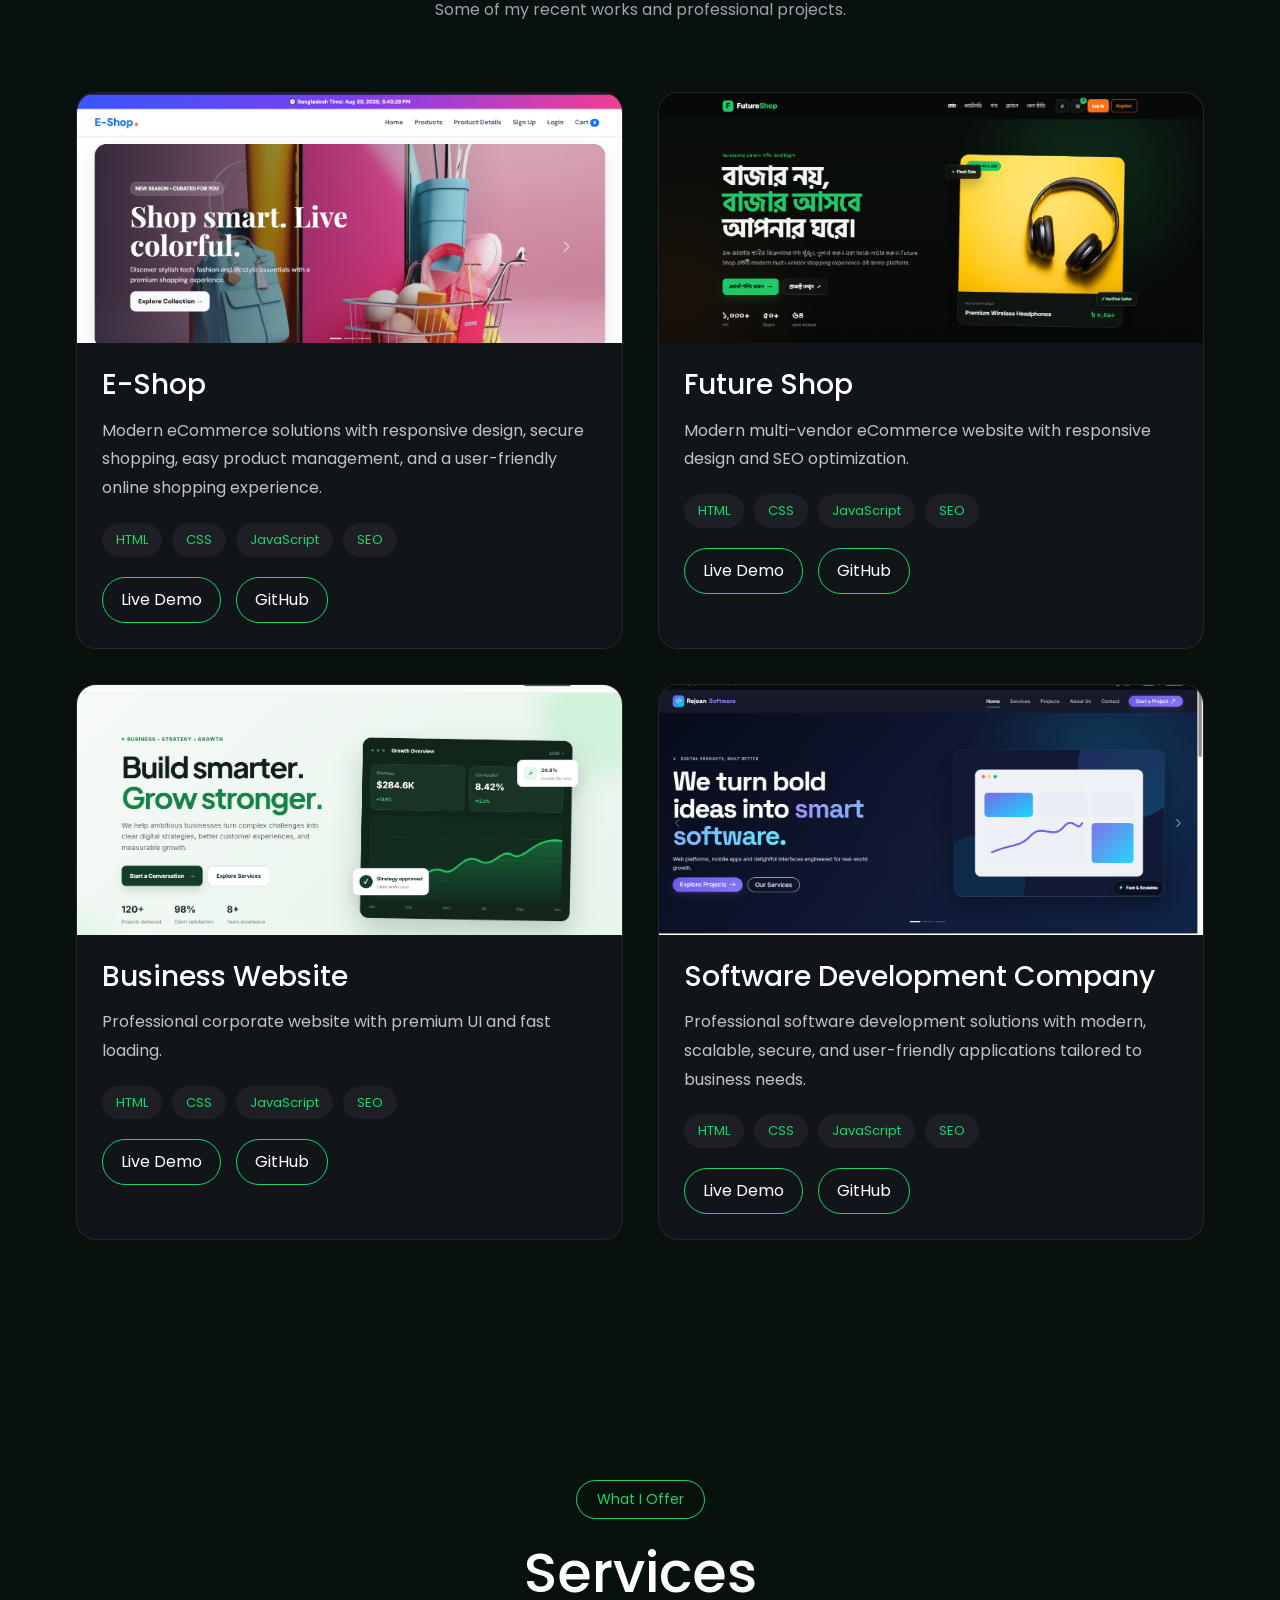
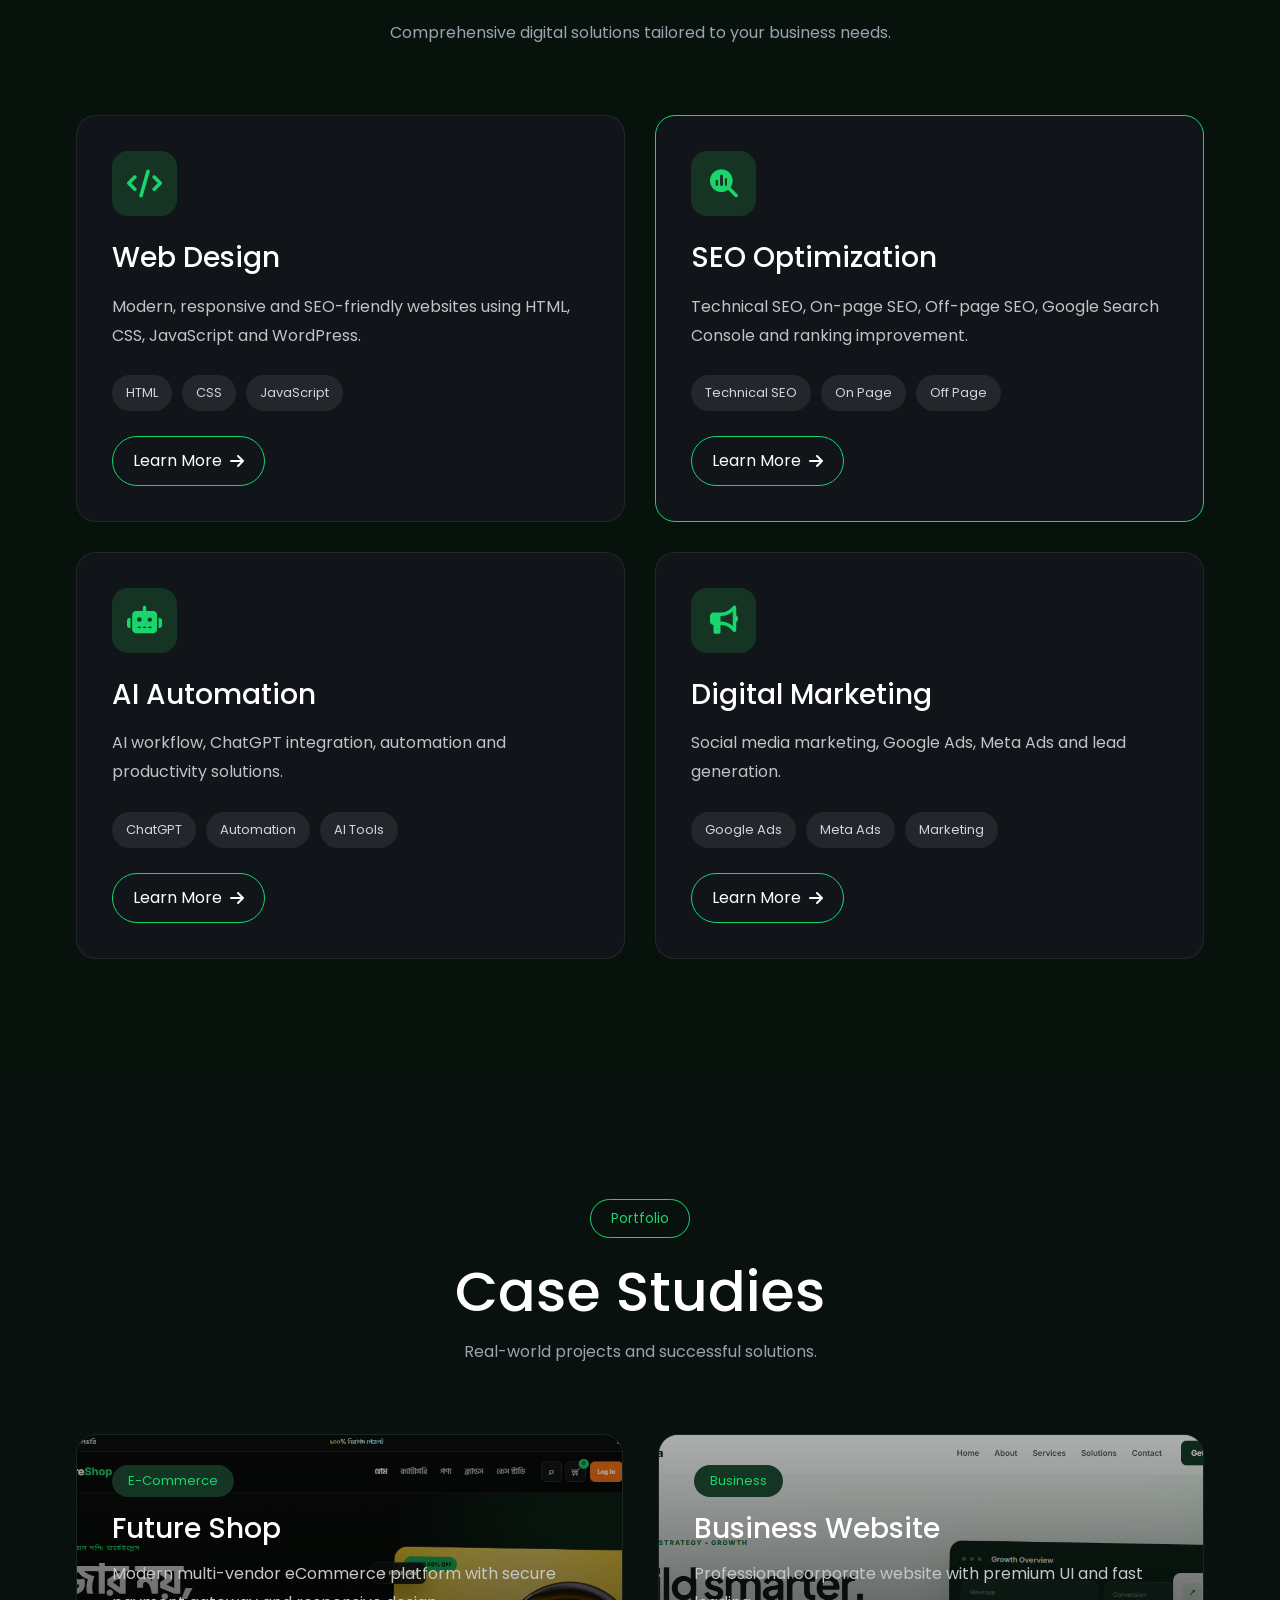
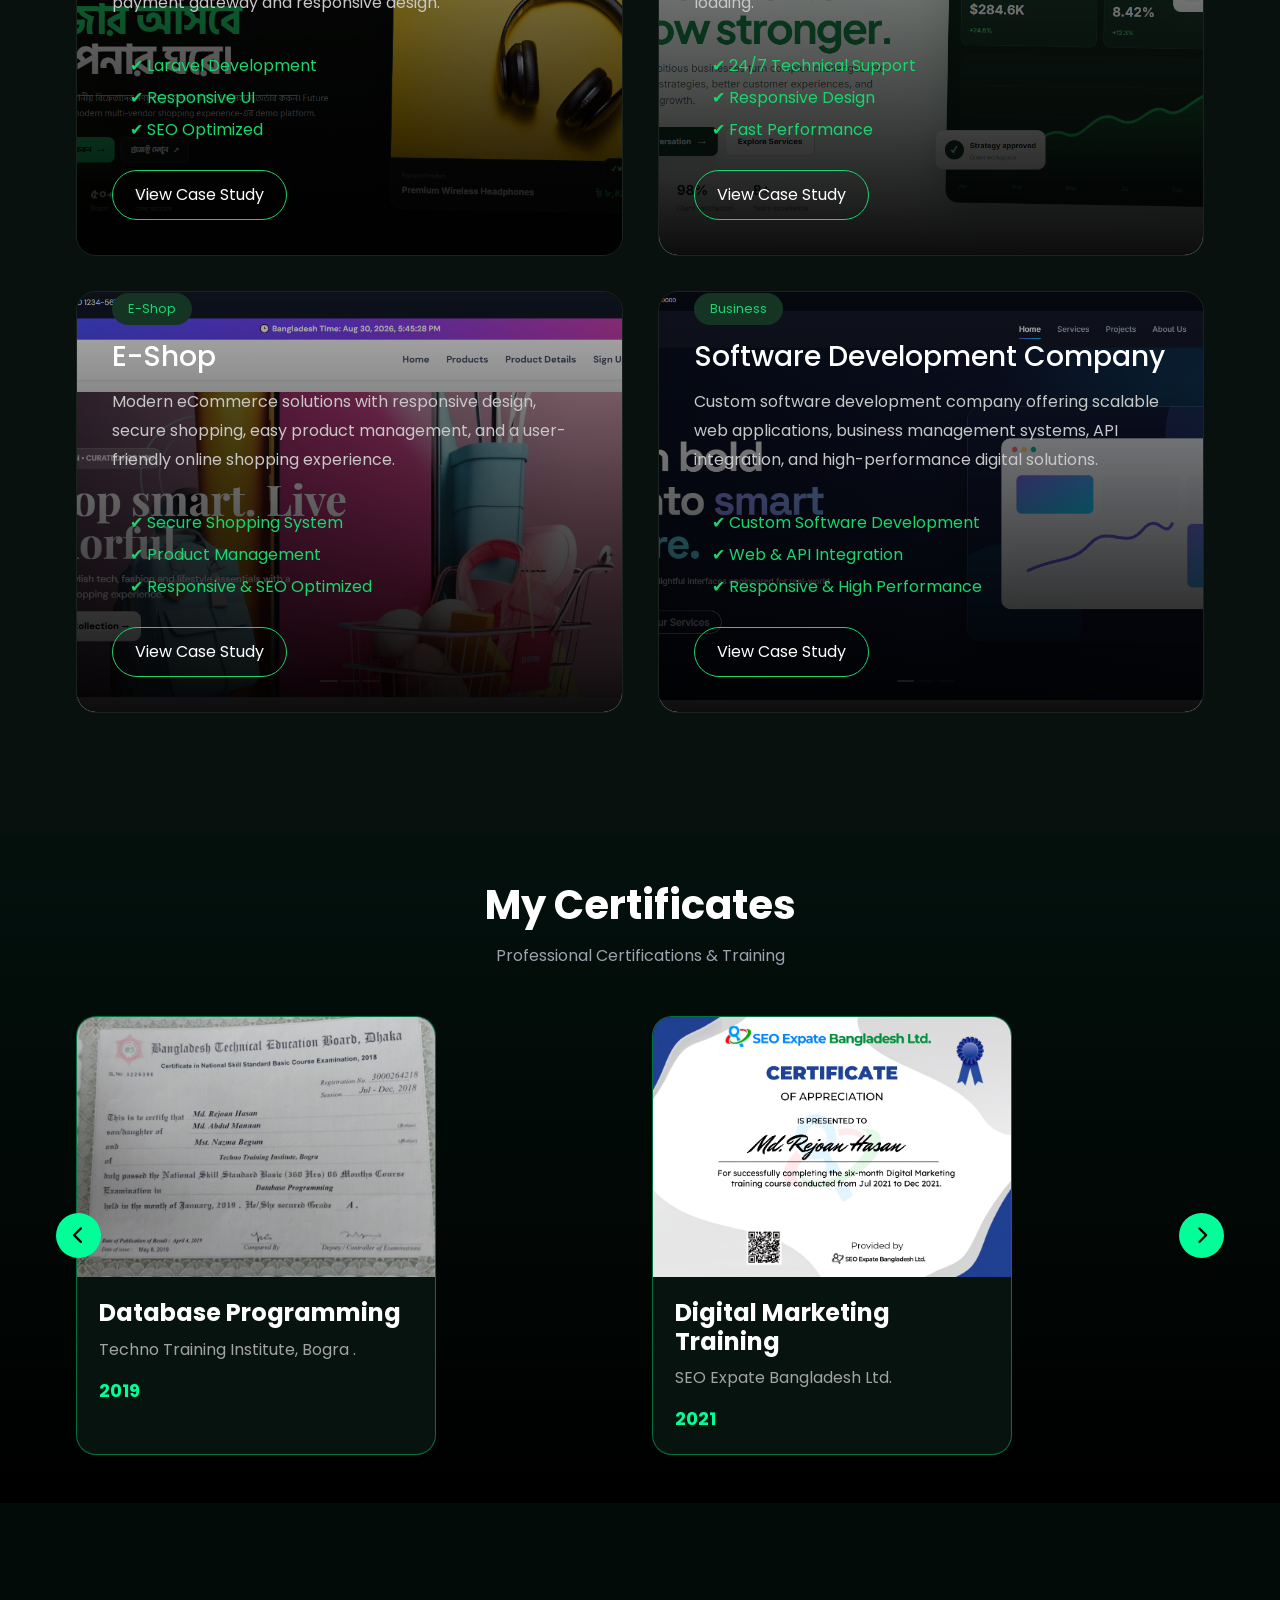
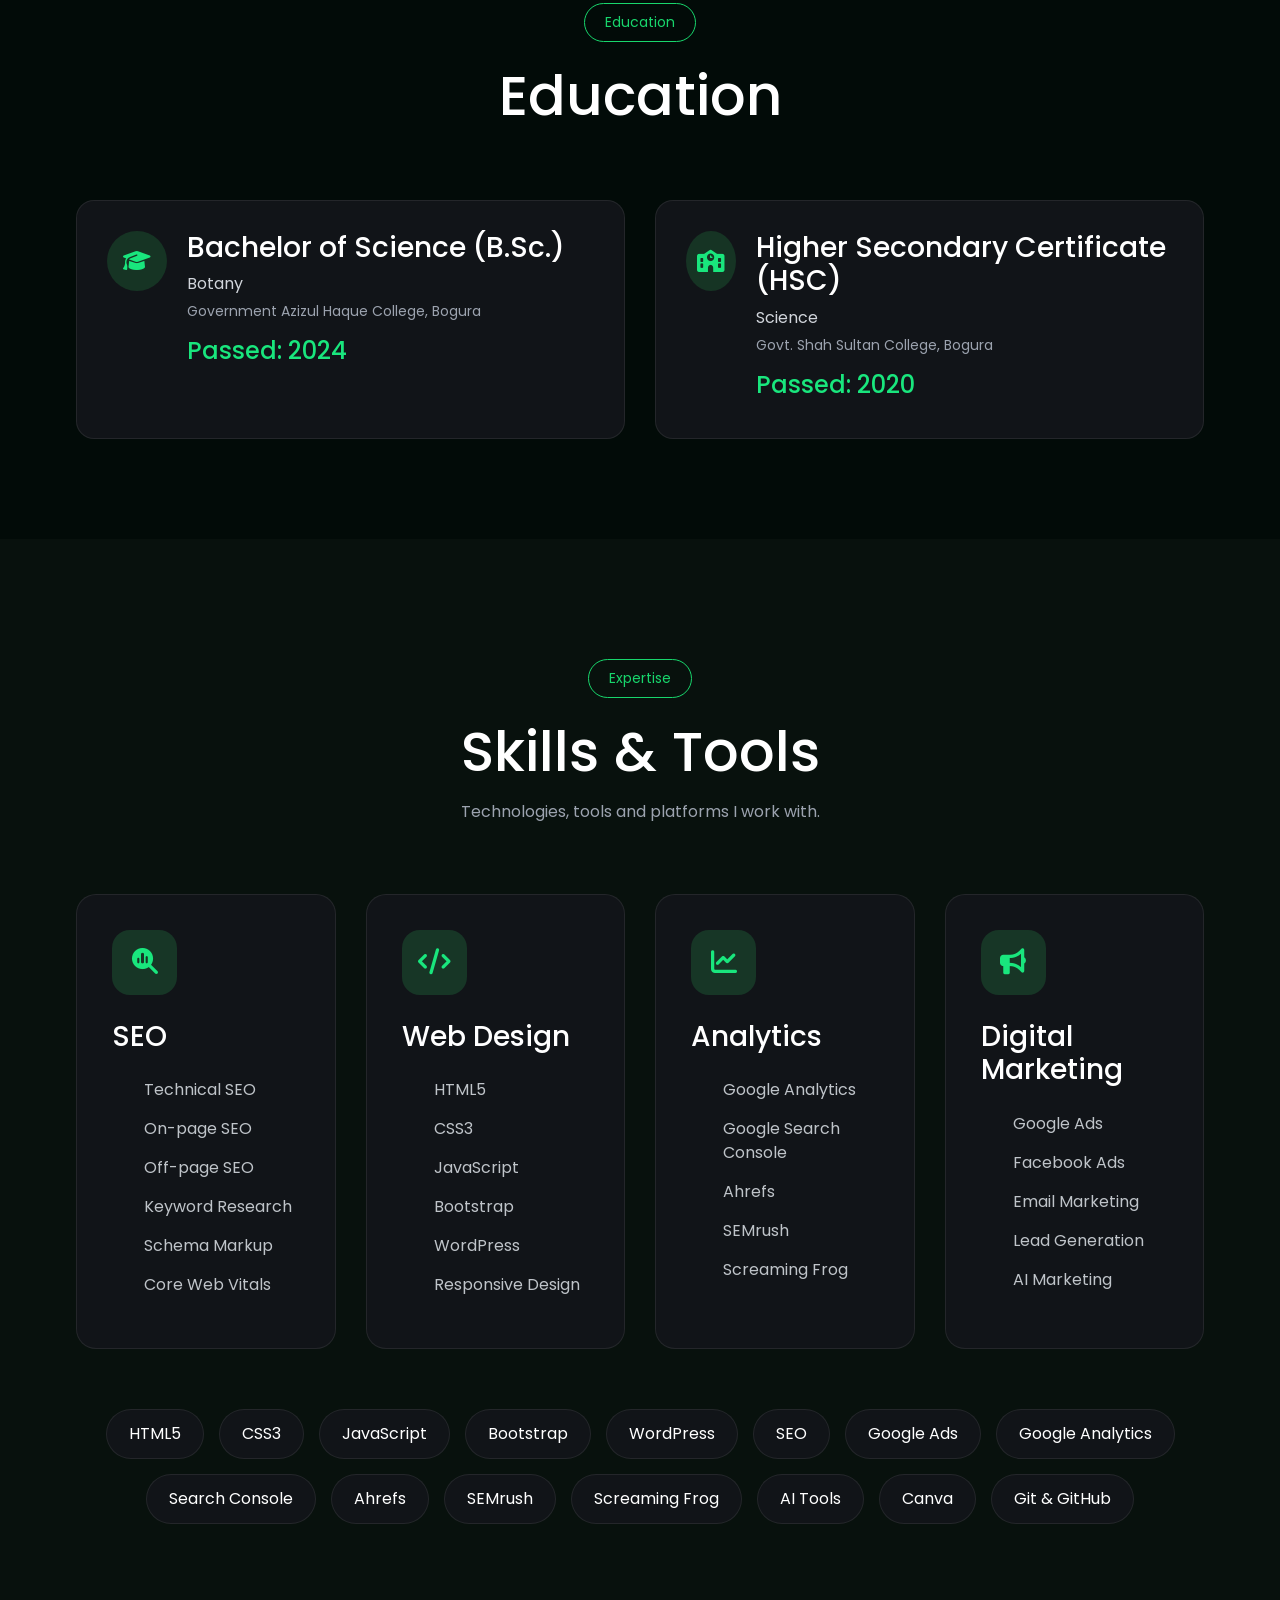
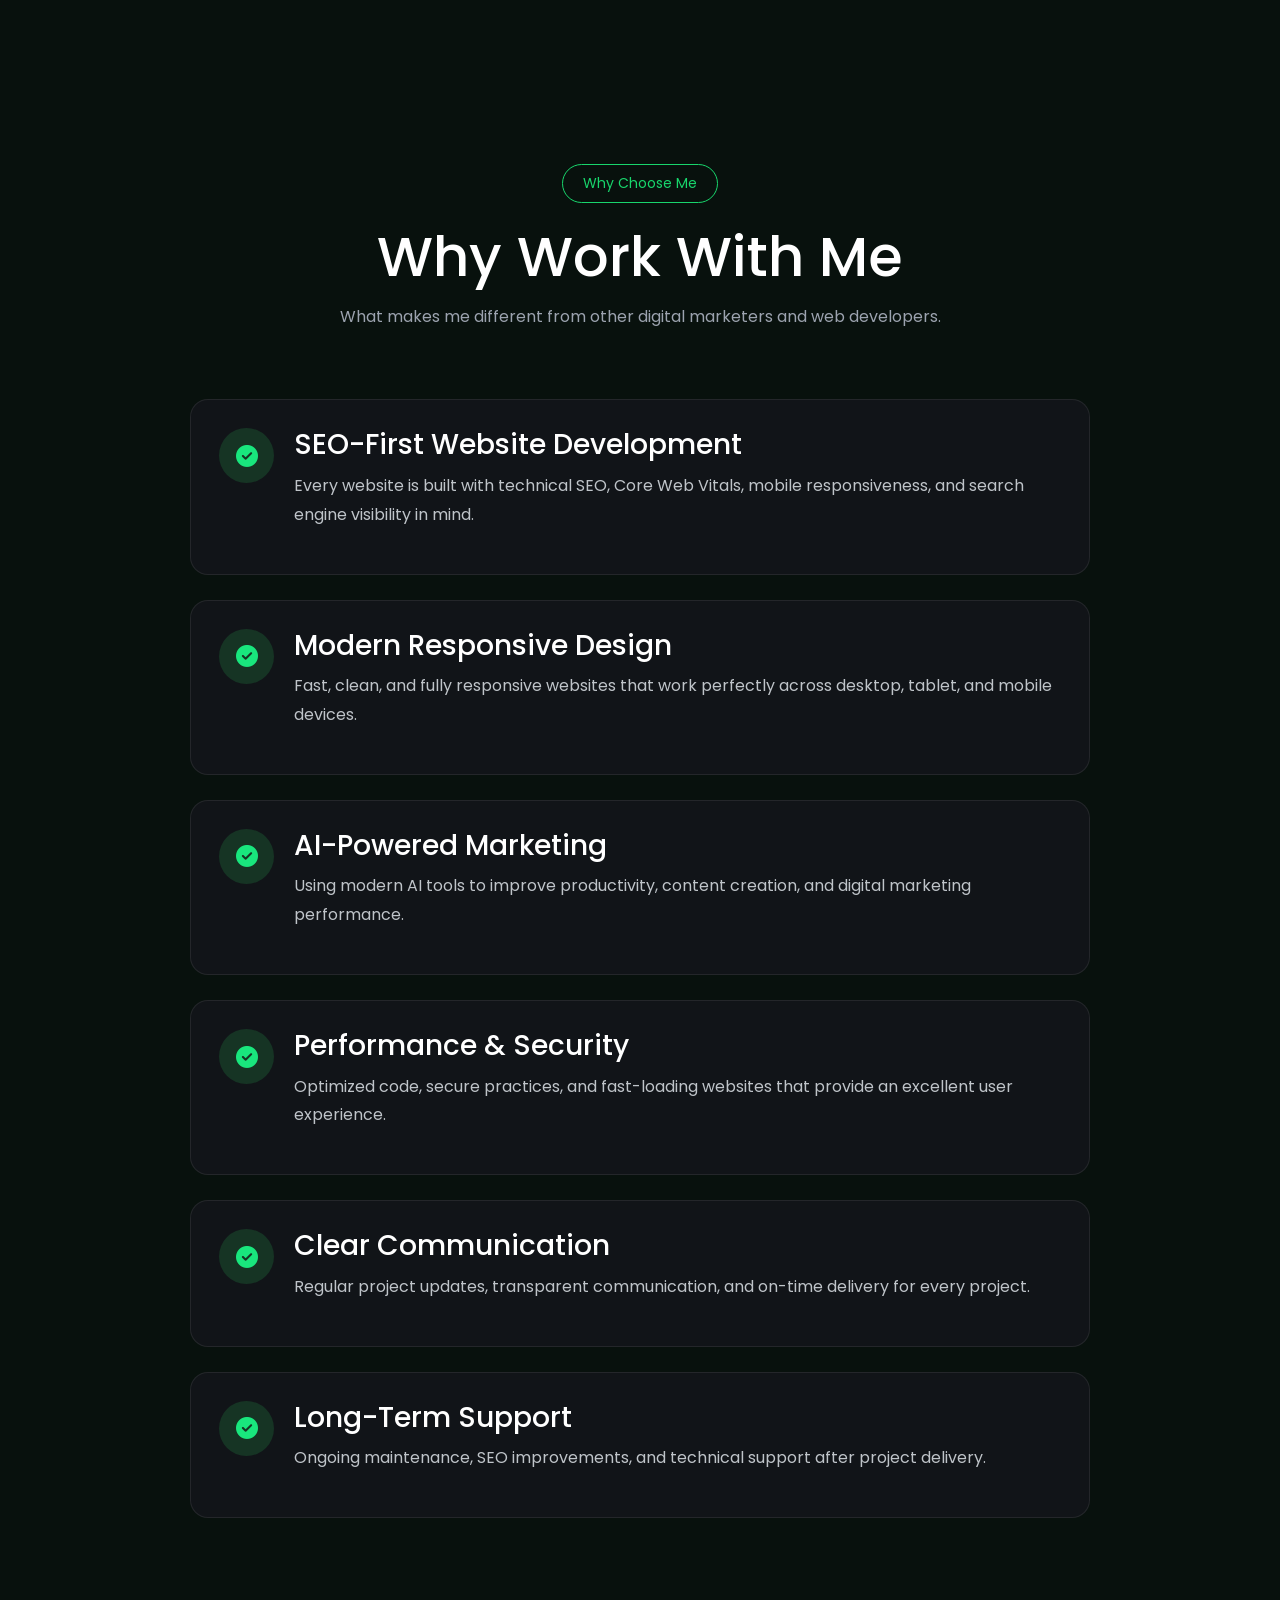
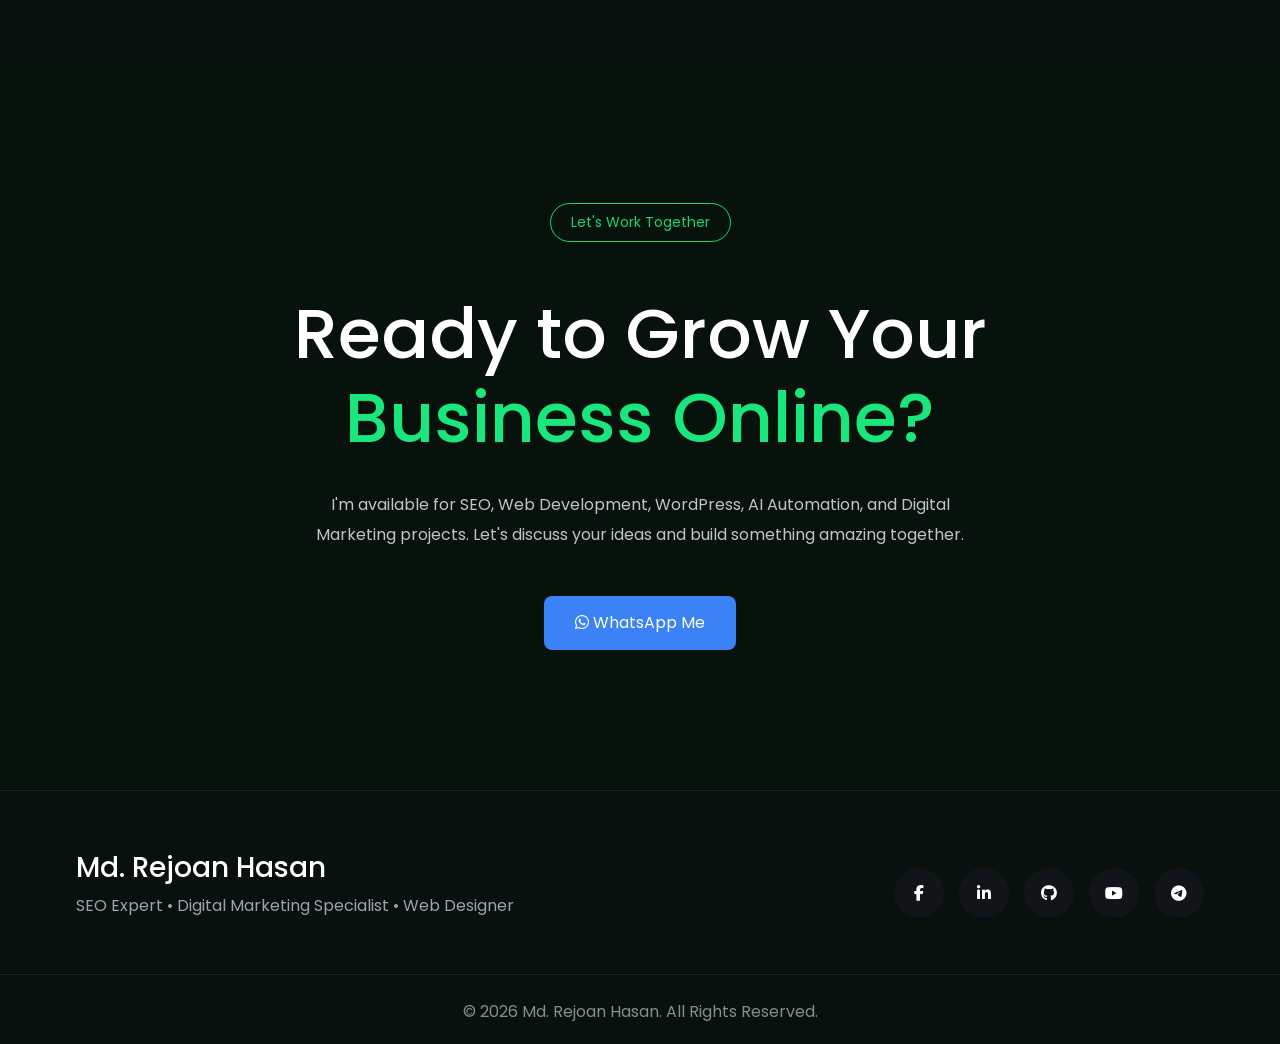
==== commit f3b9e793: "Add files via upload" ====
--- a/index.html
+++ b/index.html
@@ -18,9 +18,14 @@
     <link rel="stylesheet"
         href="https://cdnjs.cloudflare.com/ajax/libs/font-awesome/6.7.2/css/all.min.css">
 
+        <link href="https://cdn.jsdelivr.net/npm/bootstrap@5.3.3/dist/css/bootstrap.min.css" rel="stylesheet">
+        <link href="https://cdnjs.cloudflare.com/ajax/libs/font-awesome/6.7.2/css/all.min.css" rel="stylesheet">
+        <link href="https://fonts.googleapis.com/css2?family=Poppins:wght@300;400;500;600;700&display=swap" rel="stylesheet">
+
     <!-- CSS -->
     <link rel="stylesheet" href="css/style.css">
     <link rel="stylesheet" href="css/responsive.css">
+    <link rel="stylesheet" href="assets/css/style.css">
 </head>
 
 <body>
@@ -29,41 +34,36 @@
             HEADER
     =======================-->
 
-    <header class="header">
-
-        <div class="container">
-
-            <a href="#" class="logo">
-                Rejoan
-            </a>
-
-            <nav class="navbar">
-
-                <ul>
-
-                    <li><a href="#home">Home</a></li>
-
-                    <li><a href="#about">About</a></li>
-
-                    <li><a href="#skills">Skills</a></li>
-
-                    <li><a href="#services">Services</a></li>
-
-                    <li><a href="#portfolio">Portfolio</a></li>
-
-                    <li><a href="#contact">Contact</a></li>
-
-                </ul>
-
-            </nav>
-
-            <button class="menu-btn">
-                <i class="fa-solid fa-bars"></i>
-            </button>
-
-        </div>
-
-    </header>
+   <header class="header">
+
+    <div class="container">
+
+        <a href="#" class="logo">
+            Rejoan
+        </a>
+
+        <nav class="navbar">
+
+            <ul>
+
+                <li><a href="#home">Home</a></li>
+                <li><a href="#about">About</a></li>
+                <li><a href="#skills">Skills</a></li>
+                <li><a href="#services">Services</a></li>
+                <li><a href="#portfolio">Portfolio</a></li>
+                <li><a href="#contact">Contact</a></li>
+
+            </ul>
+
+        </nav>
+
+        <button class="menu-btn">
+            <i class="fa-solid fa-bars"></i>
+        </button>
+
+    </div>
+
+</header>
 
     <!--======================
             HERO
@@ -91,7 +91,7 @@
                         Hire Me
                     </a>
 
-                   <a href="assets//Md-Rejoan-Hasan-CV (2).pdf"
+                   <a href="assets/Md-Rejoan-Hasan-CV (2).pdf"
    class="btn btn-outline"
    download>
 
@@ -217,10 +217,8 @@
             <div class="about-right">
 
                 <p>
-                    I'm <strong>Md. Rejoan Hasan</strong>, a Digital Marketing Specialist,
-                    SEO Expert and Web Developer from Bangladesh.
-                    I build modern websites, improve search rankings,
-                    and help businesses grow online with data-driven marketing strategies.
+                    I'm <strong>Md. Rejoan Hasan</strong>, a Web Designer and Digital Marketing Specialist from Bangladesh. I create modern, responsive, and user-friendly websites using clean and practical design approaches. I also have experience in SEO and digital marketing, helping businesses build a stronger online presence and reach their target audience.
+
                 </p>
 
                 <p>
@@ -267,20 +265,21 @@
 
                     <span class="badge">Current</span>
 
-                    <h3>Digital Marketing Specialist</h3>
+                    <h3>Operation Assistant</h3>
 
                     <h4>SEO Expate Bangladesh Ltd.</h4>
 
                     <div class="meta">
-                        <span><i class="fa-regular fa-calendar"></i> 2024 - Present</span>
+                        <span><i class="fa-regular fa-calendar"></i> 2025-Present</span>
                         <span><i class="fa-solid fa-location-dot"></i> Bogura, Bangladesh</span>
                     </div>
 
                     <ul>
-                        <li>Managed SEO campaigns for multiple international websites.</li>
-                        <li>Optimized website performance and technical SEO.</li>
-                        <li>Worked with AI tools for content and marketing automation.</li>
-                        <li>Improved search rankings through on-page and off-page SEO.</li>
+                        <li>Assisted in daily operational activities.</li>
+                        <li>Managed records, reports, and documentation.</li>
+                        <li>Coordinated with team members and departments.</li>
+                        <li>Supported administrative and office tasks.</li>
+                        <li>Monitored tasks and ensured timely completion.</li>
                     </ul>
 
                 </div>
@@ -293,28 +292,89 @@
 
                 <div class="timeline-card">
 
-                    <h3>SEO Executive</h3>
-
-                    <h4>Previous Company</h4>
+                    <h3>Marketing In-Charge</h3>
+
+                    <h4>SEO Expate Bangladesh Ltd.</h4>
 
                     <div class="meta">
-                        <span><i class="fa-regular fa-calendar"></i> 2023 - 2024</span>
+                        <span><i class="fa-regular fa-calendar"></i>2024-2025</span>
                         <span><i class="fa-solid fa-location-dot"></i> Bangladesh</span>
                     </div>
 
                     <ul>
-                        <li>Handled website audits.</li>
-                        <li>Keyword research and competitor analysis.</li>
-                        <li>Content optimization.</li>
+                        <li>Managed marketing activities and team operations.</li>
+                        <li>Developed marketing strategies and campaigns.</li>
+                        <li>Managed social media and digital marketing.</li>
+                        <li>Generated leads and monitored campaign performance.</li>
+                        <li>Prepared marketing reports and analyzed results.</li>
                     </ul>
 
                 </div>
 
             </div>
 
-        </div>
-
-    </div>
+             <div class="timeline-item">
+
+                <div class="timeline-dot"></div>
+
+                <div class="timeline-card">
+
+                    <h3>SEO Supervisor</h3>
+
+                    <h4>SEO Expate Bangladesh Ltd.</h4>
+
+                    <div class="meta">
+                        <span><i class="fa-regular fa-calendar"></i> 2023-2024</span>
+                        <span><i class="fa-solid fa-location-dot"></i> Bangladesh</span>
+                    </div>
+
+                    <ul>
+                        <li>Managed SEO team and daily activities.</li>
+                        <li>Developed SEO strategies and campaigns.</li>
+                        <li>Conducted keyword research & competitor analysis.</li>
+                        <li>Managed On-Page & Off-Page SEO.</li>
+                        <li>li>Monitored rankings, traffic & performance.</li>
+                        <li>li>Prepared SEO reports.</li>
+                    </ul>
+
+                </div>
+
+            </div>
+             <div class="timeline-item">
+
+                <div class="timeline-dot"></div>
+
+                <div class="timeline-card">
+
+                    <h3>Digital Marketing Specialist</h3>
+
+                    <h4>SEO Expate Bangladesh Ltd.</h4>
+
+                    <div class="meta">
+                        <span><i class="fa-regular fa-calendar"></i> 2021-2022</span>
+                        <span><i class="fa-solid fa-location-dot"></i> Bangladesh</span>
+                    </div>
+
+                    <ul>
+                        <li>SEO (On-page & Off-page) </li>
+                        <li>Keyword research and competitor analysis </li>
+                        <li>Content optimization </li>
+                        <li>Social Media Marketing</li>
+                        <li>Lead Generation and Analytics</li>
+                    </ul>
+
+                </div>
+
+            </div>
+
+        </div>
+
+        </div>
+
+    </div>
+
+
+    
 
 </section>
 
@@ -338,16 +398,15 @@
             <div class="project-card">
 
     <div class="project-image">
-        <img src="assets/projects/project1.jpg.png" alt="Future Shop">
+        <img src="assets/projects/E-Shop.png" alt="E-Shop">
     </div>
 
     <div class="project-content">
 
-        <h3>Future Shop</h3>
+        <h3>E-Shop</h3>
 
         <p>
-            Modern multi-vendor eCommerce website with responsive design
-            and SEO optimization.
+             Modern eCommerce solutions with responsive design, secure shopping, easy product management, and a user-friendly online shopping experience.
         </p>
 
         <div class="tech">
@@ -358,29 +417,28 @@
         </div>
 
         <div class="project-btn">
-            <a href="https://mdrejoanhasan.github.io/future-shop/" target="_blank">Live Demo</a>
-            <a href="#" target="_blank">GitHub</a>
+            <a href="https://mdrejoanhasan.github.io/E-Shop-Demo/" target="_blank">Live Demo</a>
+            <a href="https://mdrejoanhasan.github.io/" target="_blank">GitHub</a>
         </div>
 
     </div>
 
 </div>
 
-            <!-- Project 2 -->
-
+<!-- Project 2 -->
             <div class="project-card">
 
     <div class="project-image">
-        <img src="assets/projects/Business Website 1.png" alt="Business Website">
+        <img src="assets/projects/project1.jpg.png" alt="Future Shop">
     </div>
 
     <div class="project-content">
 
-        <h3>Business Website</h3>
+        <h3>Future Shop</h3>
 
         <p>
-             Professional corporate website with premium UI and fast loading.
-
+            Modern multi-vendor eCommerce website with responsive design
+            and SEO optimization.
         </p>
 
         <div class="tech">
@@ -391,11 +449,81 @@
         </div>
 
         <div class="project-btn">
+            <a href="https://mdrejoanhasan.github.io/future-shop/" target="_blank">Live Demo</a>
+            <a href="#" target="_blank">GitHub</a>
+        </div>
+
+    </div>
+
+</div>
+
+            <!-- Project 2 -->
+
+            <div class="project-card">
+
+    <div class="project-image">
+        <img src="assets/projects/Business Website 1.png" alt="Business Website">
+    </div>
+
+    <div class="project-content">
+
+        <h3>Business Website</h3>
+
+        <p>
+             Professional corporate website with premium UI and fast loading.
+
+        </p>
+
+        <div class="tech">
+            <span>HTML</span>
+            <span>CSS</span>
+            <span>JavaScript</span>
+            <span>SEO</span>
+        </div>
+
+        <div class="project-btn">
             <a href="https://mdrejoanhasan.github.io/business-website-demo/" target="_blank">Live Demo</a>
             <a href="#" target="_blank">GitHub</a>
         </div>
 
     </div>
+
+</div>
+
+             <!-- Project 3 -->
+            <div class="project-card">
+
+    <div class="project-image">
+        <img src="assets/projects/Software Development Company.png" alt="Future Shop">
+    </div>
+
+    <div class="project-content">
+
+        <h3>Software Development Company</h3>
+
+        <p>
+ Professional software development solutions with modern, scalable,
+    secure, and user-friendly applications tailored to business needs.         </p>
+
+        <div class="tech">
+            <span>HTML</span>
+            <span>CSS</span>
+            <span>JavaScript</span>
+            <span>SEO</span>
+        </div>
+
+        <div class="project-btn">
+            <a href="https://mdrejoanhasan.github.io/-software-development-company/" target="_blank">Live Demo</a>
+            <a href="https://mdrejoanhasan.github.io/" target="_blank">GitHub</a>
+        </div>
+
+    </div>
+
+</div>
+
+
+        </div>
+
 
 </div>
 
@@ -433,7 +561,7 @@
                     <i class="fa-solid fa-code"></i>
                 </div>
 
-                <h3>Web Development</h3>
+                <h3>Web Design</h3>
 
                 <p>
                     Modern, responsive and SEO-friendly websites using HTML,
@@ -578,102 +706,118 @@
     <div class="container">
 
         <div class="section-header">
-
             <span class="section-badge">Portfolio</span>
-
             <h2>Case Studies</h2>
-
             <p>Real-world projects and successful solutions.</p>
-
         </div>
 
         <div class="case-grid">
 
-            <!-- Card -->
-
+            <!-- Card 1 -->
             <div class="case-card">
-
                 <div class="case-image">
-
-                   <img src="assets/projects/project1.jpg.png" alt="Future Shop">
-
+                    <img src="assets/projects/project1.jpg.png" alt="Future Shop">
                 </div>
 
                 <div class="case-overlay">
-
-                    <span class="case-tag">
-                        E-Commerce
-                    </span>
+                    <span class="case-tag">E-Commerce</span>
 
                     <h3>Future Shop</h3>
 
                     <p>
-                        Modern multi-vendor eCommerce platform with
-                        secure payment gateway and responsive design.
+                        Modern multi-vendor eCommerce platform with secure payment gateway and responsive design.
                     </p>
 
                     <ul>
-
                         <li>✔ Laravel Development</li>
-
                         <li>✔ Responsive UI</li>
-
                         <li>✔ SEO Optimized</li>
-
                     </ul>
 
                     <a href="https://mdrejoanhasan.github.io/future-shop/case-study.html" class="case-btn">
-
                         View Case Study
-
                     </a>
-
-                </div>
-
-            </div>
-
-            <!-- Card -->
-
+                </div>
+            </div>
+
+            <!-- Card 2 -->
             <div class="case-card">
-
                 <div class="case-image">
-
-                   <img src="assets/projects/Business Website 1.png" alt="Business Website">
-
+                    <img src="assets/projects/Business Website 1.png" alt="Business Website">
                 </div>
 
                 <div class="case-overlay">
-
-                    <span class="case-tag">
-                        Business
-                    </span>
+                    <span class="case-tag">Business</span>
 
                     <h3>Business Website</h3>
 
                     <p>
-                         Professional corporate website with premium UI and fast loading.
-
-
+                        Professional corporate website with premium UI and fast loading.
                     </p>
 
                     <ul>
-
                         <li>✔ 24/7 Technical Support</li>
-
                         <li>✔ Responsive Design</li>
-
                         <li>✔ Fast Performance</li>
-
                     </ul>
 
                     <a href="https://mdrejoanhasan.github.io/business-website-demo/" class="case-btn">
-
                         View Case Study
-
                     </a>
-
-                </div>
-
+                </div>
+            </div>
+
+            <!-- Card 3  -->
+            <div class="case-card">
+                <div class="case-image">
+                    <img src="assets/projects/E-Shop.png" alt="Future Shop">
+                </div>
+
+                <div class="case-overlay">
+                    <span class="case-tag">E-Shop</span>
+
+                    <h3>E-Shop</h3>
+
+                    <p>
+                        Modern eCommerce solutions with responsive design, secure shopping, easy product management, and a user-friendly online shopping experience.
+
+                    <ul>
+                        <li>✔ Secure Shopping System</li>
+    <li>✔ Product Management</li>
+    <li>✔ Responsive & SEO Optimized</li>
+                    </ul>
+
+                    <a href="https://mdrejoanhasan.github.io/E-Shop-Demo/" class="case-btn">
+                        View Case Study
+                    </a>
+                </div>
+            </div>
+
+            <!-- Card 4 (Duplicate Business Website) -->
+            <div class="case-card">
+                <div class="case-image">
+                    <img src="assets/projects/Software Development Company.png" alt="Software Development Company">
+                </div>
+
+                <div class="case-overlay">
+                    <span class="case-tag">Business</span>
+
+                    <h3>Software Development Company</h3>
+
+                    <p>
+ Custom software development company offering scalable web applications,
+    business management systems, API integration, and high-performance digital solutions.                    </p>
+
+                  <ul>
+    <li>✔ Custom Software Development</li>
+    <li>✔ Web & API Integration</li>
+    <li>✔ Responsive & High Performance</li>
+</ul>
+
+                    <a href="https://mdrejoanhasan.github.io/-software-development-company/" class="case-btn">
+                        View Case Study
+                    </a>
+                </div>
             </div>
 
         </div>
@@ -682,77 +826,109 @@
 
 </section>
 
-<section class="certificates">
-
-    <div class="section-header">
-
-        <span class="section-badge">Credentials</span>
-
-        <h2>Certifications</h2>
-
-        <p>Professional certifications and training</p>
-
-    </div>
-
-    <div class="certificate-slider">
-
-        <div class="certificate-track">
+ 
+<!-- ================= Certificates Section ================= -->
+<section class="certificate-section py-5">
+  <div class="container">
+
+    <div class="section-title text-center mb-5">
+      <h2>My Certificates</h2>
+      <p>Professional Certifications & Training</p>
+    </div>
+
+    <div id="certificateCarousel" class="carousel slide" data-bs-ride="false">
+
+      <div class="carousel-inner">
+
+        <!-- Slide 1 -->
+        <div class="carousel-item active">
+          <div class="row g-4">
 
             <!-- Card 1 -->
-            <div class="certificate-card">
-
-  
-
-    <div class="certificate-content">
-
-                    <h3>Web Design (Level-3)</h3>
-
-                    <p>SEO Expate Bangladesh Ltd.</p>
-
-                    <span>2026</span>
-
-                </div>
-
+            <div class="col-md-6">
+              <div class="certificate-card">
+                <img src="assets/database programming .jpg" alt="Certificate">
+
+                <div class="card-content">
+                  <h3>Database Programming</h3>
+                  <p>Techno Training Institute, Bogra .</p>
+                  <span>2019</span>
+                </div>
+              </div>
             </div>
 
             <!-- Card 2 -->
-
-            <div class="certificate-card">
-
-
-
-                <div class="certificate-content">
-
-                    <h3>Leadership & Team Management</h3>
-
-                    <p>SEO Expate Bangladesh Ltd.</p>
-
-                    <span>2025</span>
-
-                </div>
-
-            </div>
+            <div class="col-md-6">
+              <div class="certificate-card">
+                <img src="assets/Md Rejoan Digital Marketing training course.png" alt="Certificate">
+
+                <div class="card-content">
+                  <h3>Digital Marketing Training</h3>
+                  <p>SEO Expate Bangladesh Ltd.</p>
+                  <span>2021</span>
+                </div>
+              </div>
+            </div>
+
+          </div>
+        </div>
+
+        <!-- Slide 2 -->
+        <div class="carousel-item">
+          <div class="row g-4">
 
             <!-- Card 3 -->
-
-            <div class="certificate-card">
-
-                <img src="/assets/cc d.jpg" alt="Database Programming Certificate">
-
-                <div class="certificate-content">
-
-                    <h3>Database Programming</h3>
-
-                    <p>Techno Training Institute, Bogura</p>
-
-                    <span>2019</span>
-
-                </div>
-
-            </div>
-
-
+            <div class="col-md-6">
+              <div class="certificate-card">
+                <img src="assets/Md. Rejoan Hasan.png" alt="Certificate">
+
+                <div class="card-content">
+                  <h3>AI for Human Resources Program</h3>
+                  <p>SEO Expate Bangladesh Ltd.</p>
+                  <span>2024</span>
+                </div>
+              </div>
+            </div>
+
+            <!-- Card 4 -->
+            <div class="col-md-6">
+              <div class="certificate-card">
+                <img src="assets/" alt="Certificate">
+
+                <div class="card-content">
+                  <h3>Web Design (Level-3)</h3>
+                  <p> National Skills Development Authority (NSDA).</p>
+                  <span>2026</span>
+                </div>
+              </div>
+            </div>
+
+          </div>
+        </div>
+
+      </div>
+
+      <!-- Arrow Buttons -->
+      <button class="carousel-control-prev custom-arrow"
+              type="button"
+              data-bs-target="#certificateCarousel"
+              data-bs-slide="prev">
+        <i class="fas fa-chevron-left"></i>
+      </button>
+
+      <button class="carousel-control-next custom-arrow"
+              type="button"
+              data-bs-target="#certificateCarousel"
+              data-bs-slide="next">
+        <i class="fas fa-chevron-right"></i>
+      </button>
+
+    </div>
+
+  </div>
 </section>
+ 
+
 
 <section class="education" id="education">
 
@@ -784,7 +960,7 @@
 
                     <small>Government Azizul Haque College, Bogura</small>
 
-                    <h4>Expected Graduation: 2026</h4>
+                    <h4>Passed: 2024</h4>
 
                 </div>
 
@@ -863,7 +1039,7 @@
                     <i class="fa-solid fa-code"></i>
                 </div>
 
-                <h3>Web Development</h3>
+                <h3>Web Design</h3>
 
                 <ul>
                     <li>HTML5</li>
@@ -1114,7 +1290,7 @@
             <h3>Md. Rejoan Hasan</h3>
 
             <p>
-                SEO Expert • Digital Marketing Specialist • Web Developer
+                SEO Expert • Digital Marketing Specialist • Web Designer 
             </p>
 
         </div>
@@ -1144,7 +1320,9 @@
 </footer>
 
     <script src="js/main.js"></script>
+    <script src="https://cdn.jsdelivr.net/npm/bootstrap@5.3.3/dist/js/bootstrap.bundle.min.js"></script>
+    
 
 </body>
 
-</html>
+</html>
--- a/css/style.css
+++ b/css/style.css
@@ -1733,4 +1733,338 @@
 
 }
 
+}
+
+
+
+/* ==========================
+MOBILE MENU
+========================== */
+
+.menu-btn{
+    display:none;
+    background:none;
+    border:none;
+    color:#fff;
+    font-size:28px;
+    cursor:pointer;
+}
+
+/* ==========================
+GLOBAL MOBILE FIX
+========================== */
+
+img{
+    max-width:100%;
+    height:auto;
+}
+
+html,
+body{
+    overflow-x:hidden;
+}
+
+/* ==========================
+TABLET
+========================== */
+
+@media(max-width:992px){
+
+    .hero-container,
+    .about-grid,
+    .project-grid,
+    .case-grid,
+    .education-grid,
+    .services-grid{
+        grid-template-columns:1fr;
+    }
+
+    .skills-grid{
+        grid-template-columns:repeat(2,1fr);
+    }
+
+    .hero{
+        padding:120px 0 80px;
+    }
+
+    .hero h1{
+        font-size:48px;
+    }
+
+    .hero-image{
+        margin-top:40px;
+    }
+
+}
+
+/* ==========================
+MOBILE
+========================== */
+
+@media(max-width:768px){
+
+    .menu-btn{
+        display:block;
+    }
+
+    .navbar{
+        position:absolute;
+        top:80px;
+        left:0;
+        width:100%;
+        background:#111418;
+        padding:25px 0;
+
+        opacity:0;
+        visibility:hidden;
+        transform:translateY(-20px);
+
+        transition:.3s ease;
+    }
+
+    .navbar.active{
+        opacity:1;
+        visibility:visible;
+        transform:translateY(0);
+    }
+
+    .navbar ul{
+        flex-direction:column;
+        gap:20px;
+        text-align:center;
+    }
+
+    .hero-container,
+    .about-grid,
+    .project-grid,
+    .case-grid,
+    .education-grid,
+    .services-grid,
+    .skills-grid{
+        grid-template-columns:1fr;
+    }
+
+    .hero{
+        text-align:center;
+        padding-top:120px;
+    }
+
+    .hero h1{
+        font-size:38px;
+    }
+
+    .hero h2{
+        font-size:24px;
+    }
+
+    .hero-btns{
+        justify-content:center;
+        flex-wrap:wrap;
+    }
+
+    .hero-image img{
+        width:260px;
+    }
+
+    .about h2{
+        font-size:38px;
+    }
+
+    .section-header h2,
+    .section-title h2{
+        font-size:34px;
+    }
+
+    .cta h2{
+        font-size:38px;
+    }
+
+    .project-btn{
+        flex-direction:column;
+    }
+
+    .project-btn a{
+        text-align:center;
+    }
+
+    .footer-content{
+        flex-direction:column;
+        gap:30px;
+        text-align:center;
+    }
+
+    .footer-social{
+        justify-content:center;
+        flex-wrap:wrap;
+    }
+
+    .stat-card{
+        min-width:180px;
+    }
+
+}
+
+/* ==========================
+SMALL MOBILE
+========================== */
+
+@media(max-width:480px){
+
+    .container{
+        width:92%;
+    }
+
+    .hero h1{
+        font-size:32px;
+    }
+
+    .hero-image img{
+        width:220px;
+    }
+
+    .btn{
+        width:100%;
+        text-align:center;
+    }
+
+    .hero-btns{
+        flex-direction:column;
+    }
+
+    .service-card,
+    .skill-card,
+    .education-card,
+    .project-card{
+        padding:20px;
+    }
+
+}
+
+
+
+
+
+
+
+/* ===== Certificate Section ===== */
+
+body{
+    background:#020b08;
+    font-family: 'Poppins', sans-serif;
+}
+
+.certificate-section{
+    background:linear-gradient(180deg,#03110d,#000);
+    color:#fff;
+}
+
+.section-title h2{
+    font-size:40px;
+    font-weight:700;
+    color:#fff;
+}
+
+.section-title p{
+    color:#9ca3af;
+}
+
+/* Card */
+
+.certificate-card{
+    background:#07130f;
+    border:1px solid rgba(0,255,140,.4);
+    border-radius:20px;
+    overflow:hidden;
+    transition:.4s ease;
+    height:100%;
+}
+
+.certificate-card:hover{
+    transform:translateY(-8px);
+    box-shadow:0 0 25px rgba(0,255,140,.35);
+    border-color:#00ff99;
+}
+
+.certificate-card img{
+    width:100%;
+    height:260px;
+    object-fit:cover;
+}
+
+.card-content{
+    padding:22px;
+}
+
+.card-content h3{
+    font-size:24px;
+    font-weight:700;
+    margin-bottom:10px;
+    color:#fff;
+}
+
+.card-content p{
+    color:#a3a3a3;
+    margin-bottom:15px;
+}
+
+.card-content span{
+    color:#00ff99;
+    font-size:18px;
+    font-weight:700;
+}
+
+/* Arrow */
+
+.custom-arrow{
+    width:55px;
+    opacity:1;
+}
+
+.custom-arrow i{
+    width:45px;
+    height:45px;
+    border-radius:50%;
+    background:#00ff99;
+    color:#000;
+    display:flex;
+    align-items:center;
+    justify-content:center;
+    font-size:18px;
+    transition:.3s;
+}
+
+.custom-arrow i:hover{
+    background:#fff;
+    color:#00cc77;
+    transform:scale(1.1);
+}
+
+.carousel-control-prev{
+    left:-25px;
+}
+
+.carousel-control-next{
+    right:-25px;
+}
+
+/* Mobile */
+
+@media(max-width:768px){
+
+.section-title h2{
+    font-size:28px;
+}
+
+.certificate-card img{
+    height:210px;
+}
+
+.carousel-control-prev{
+    left:5px;
+}
+
+.carousel-control-next{
+    right:5px;
+}
+
 }
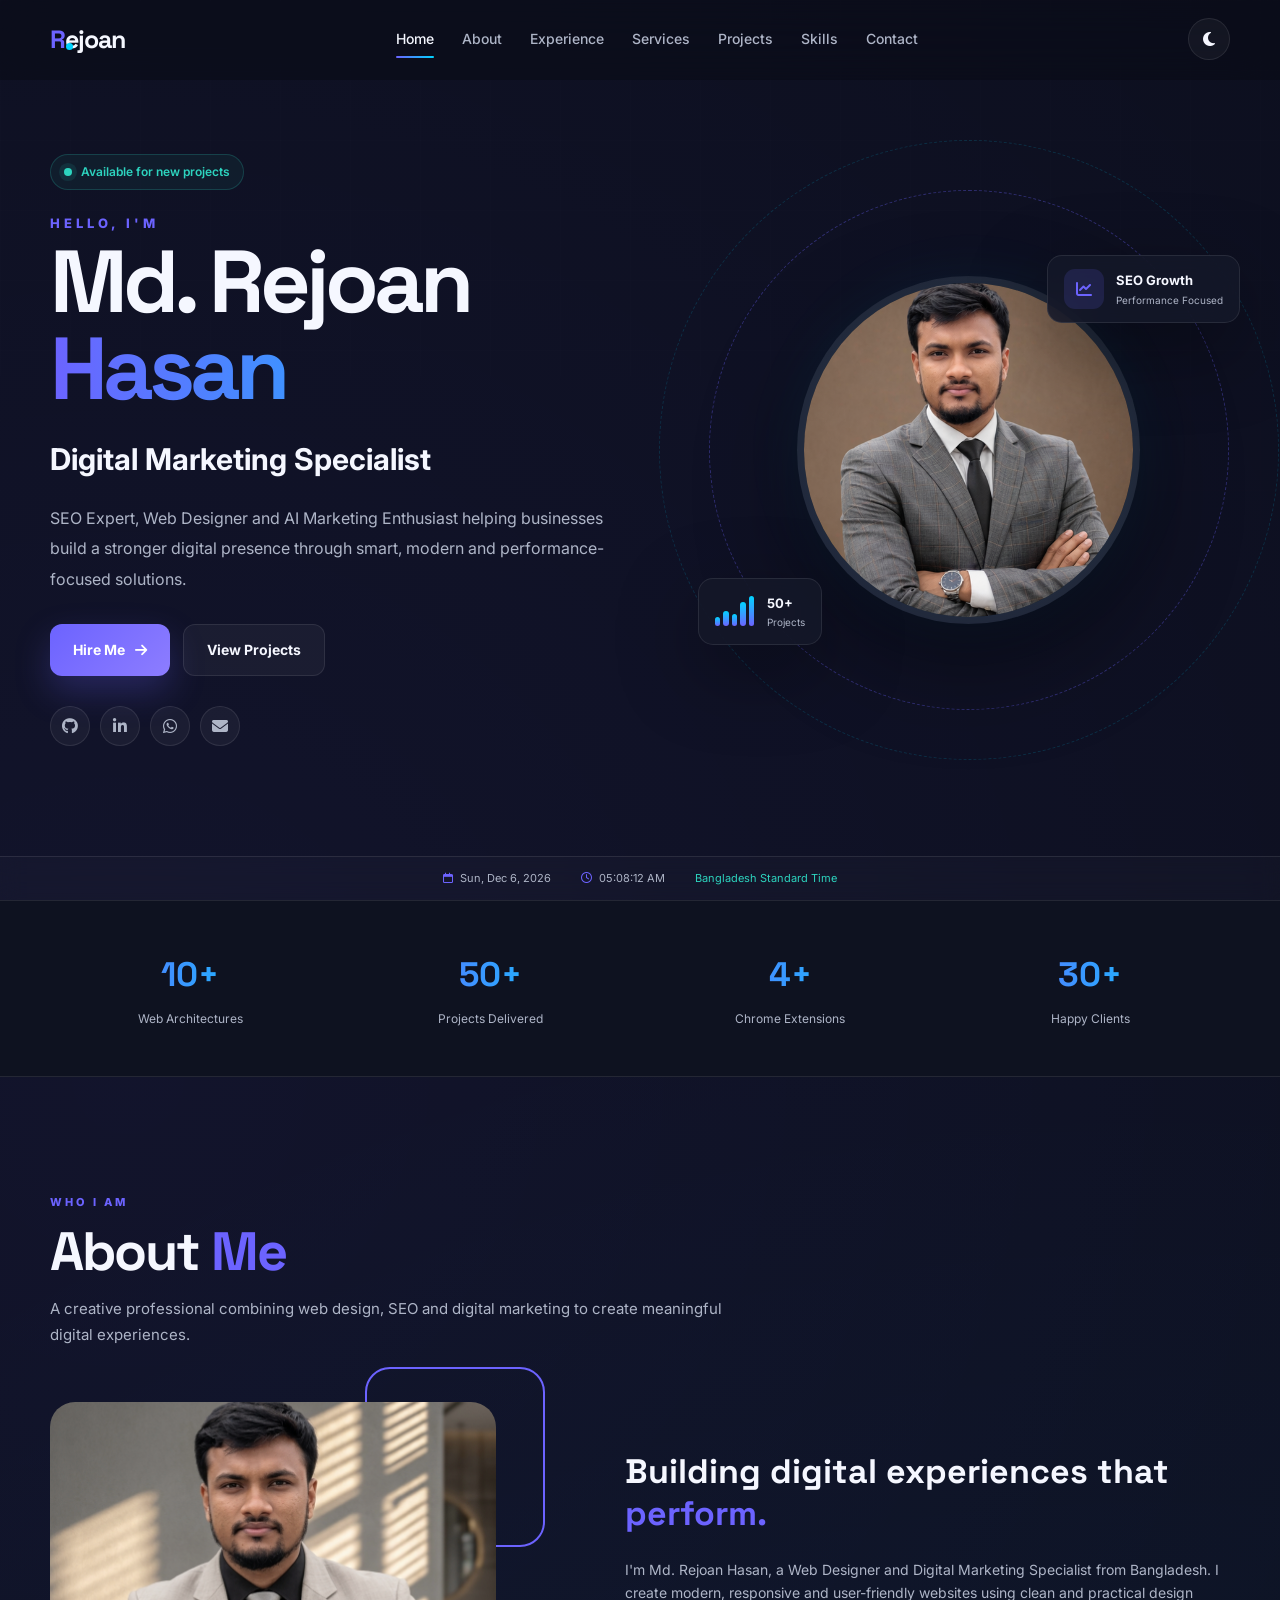
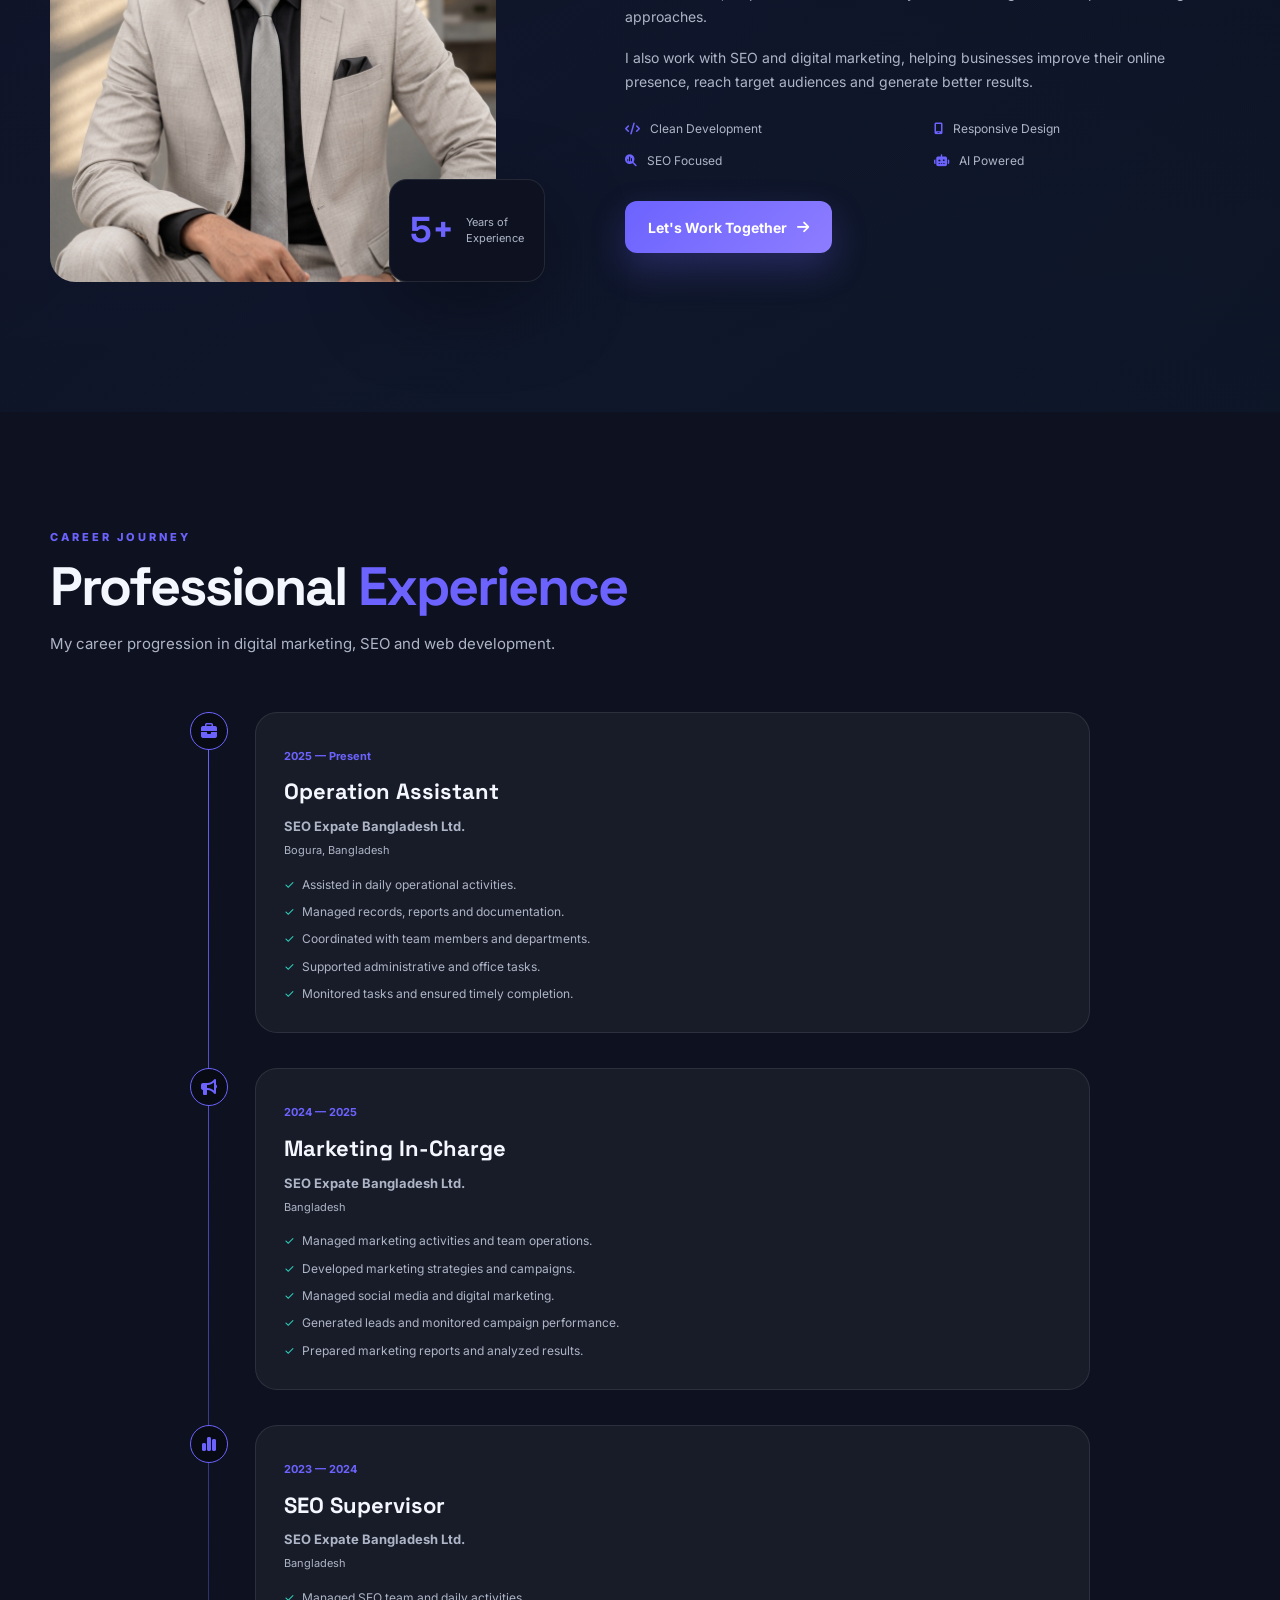
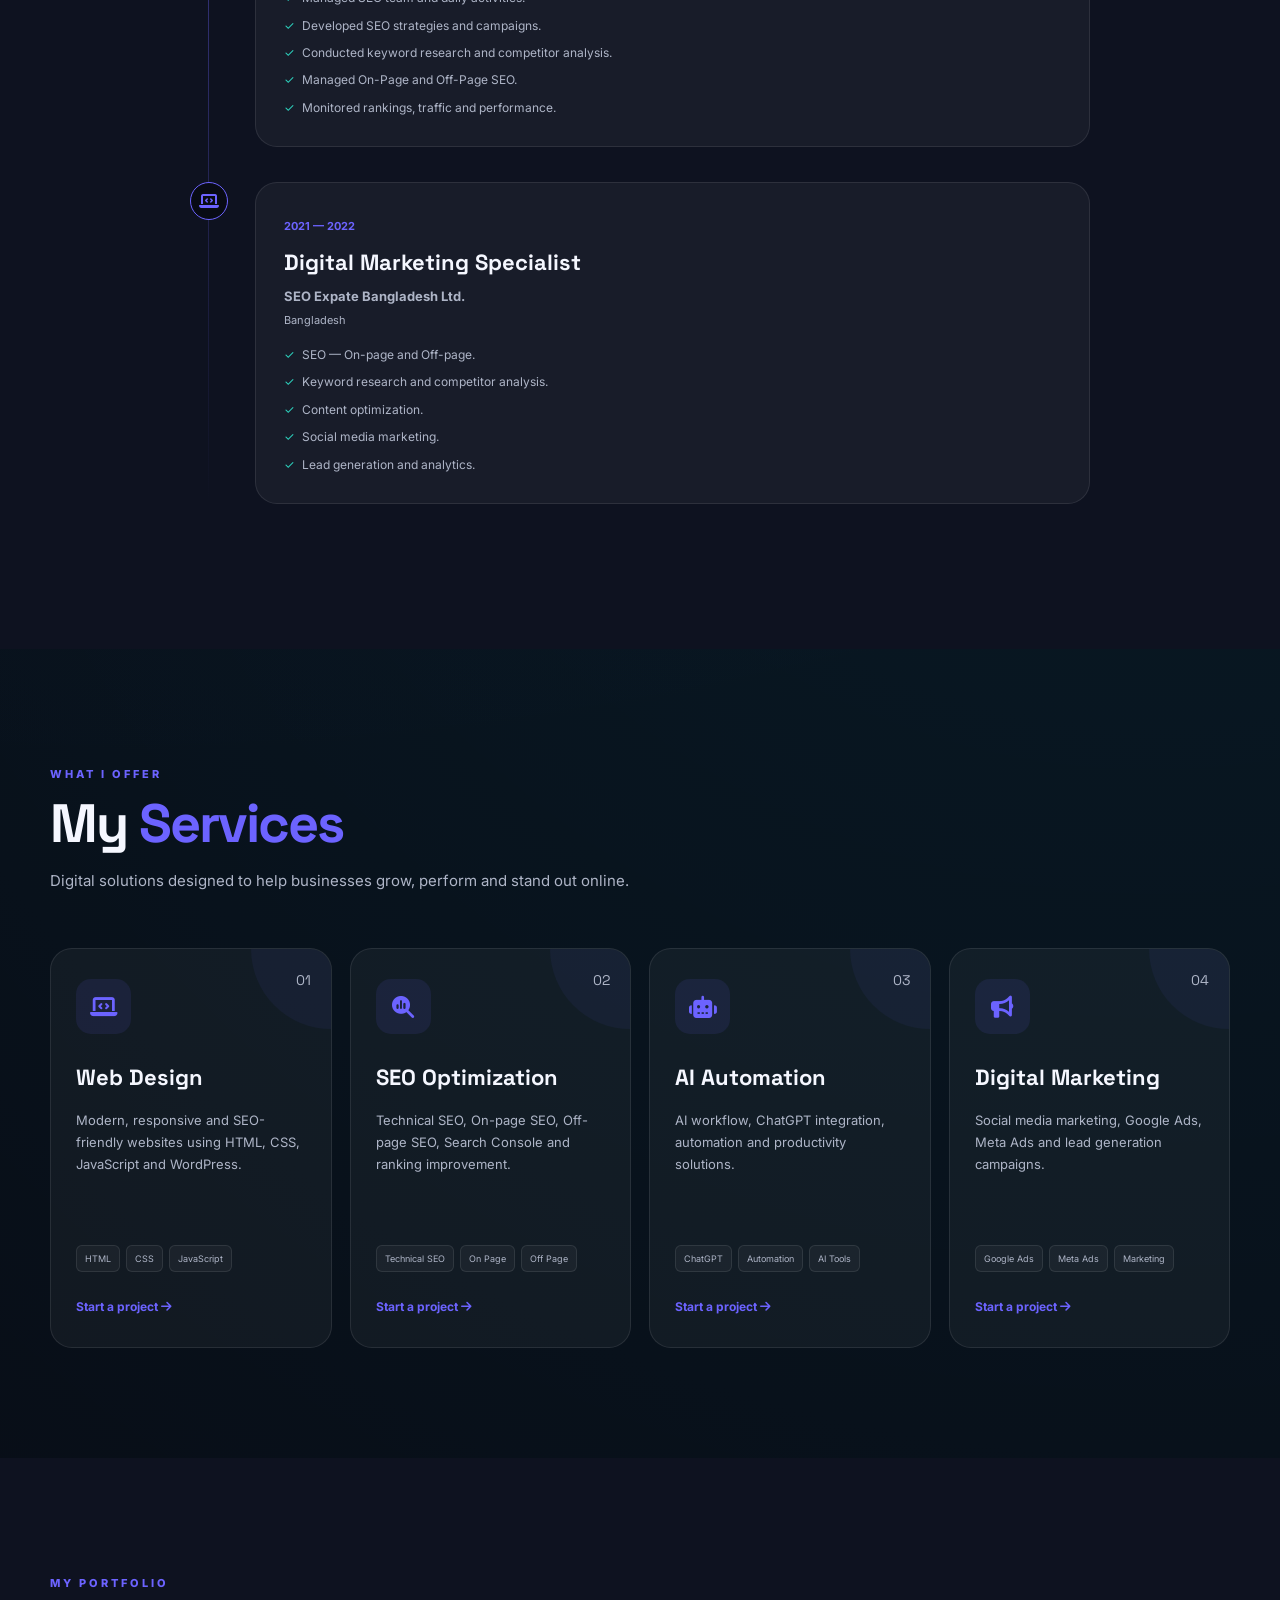
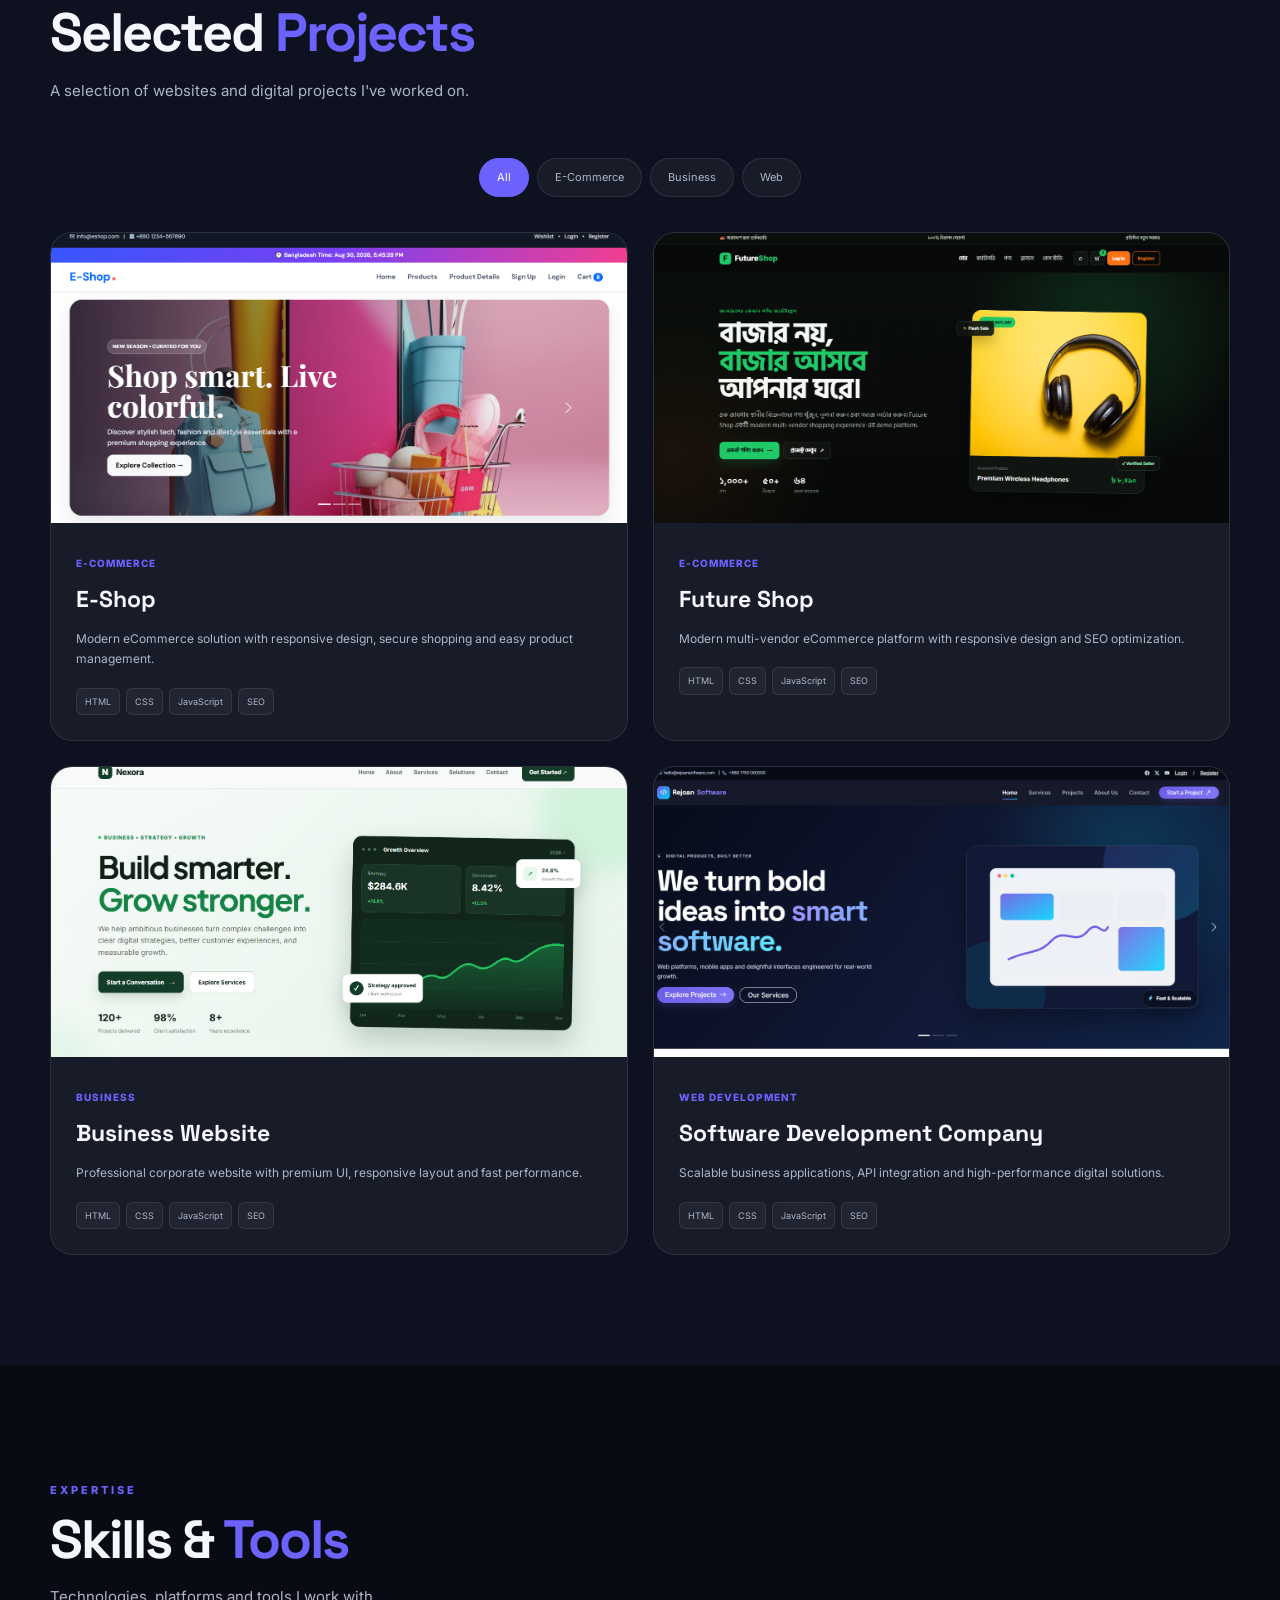
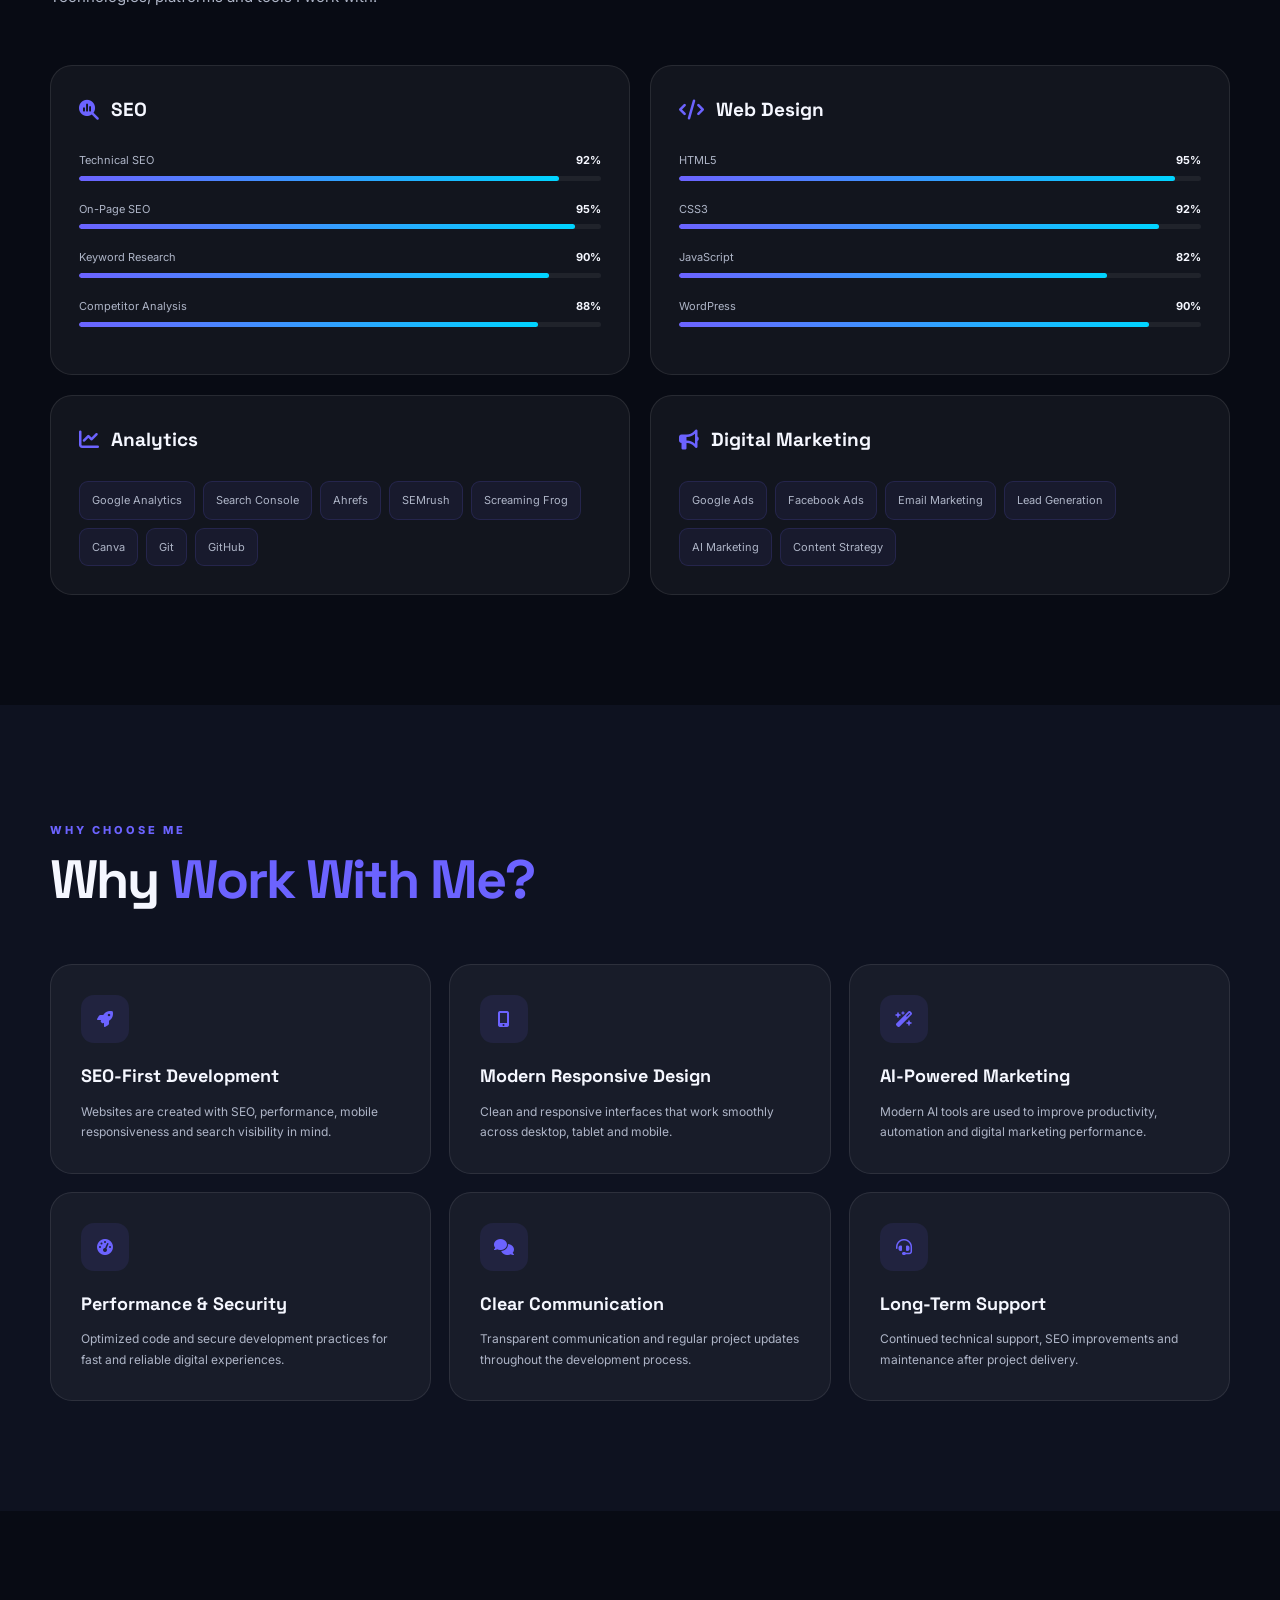
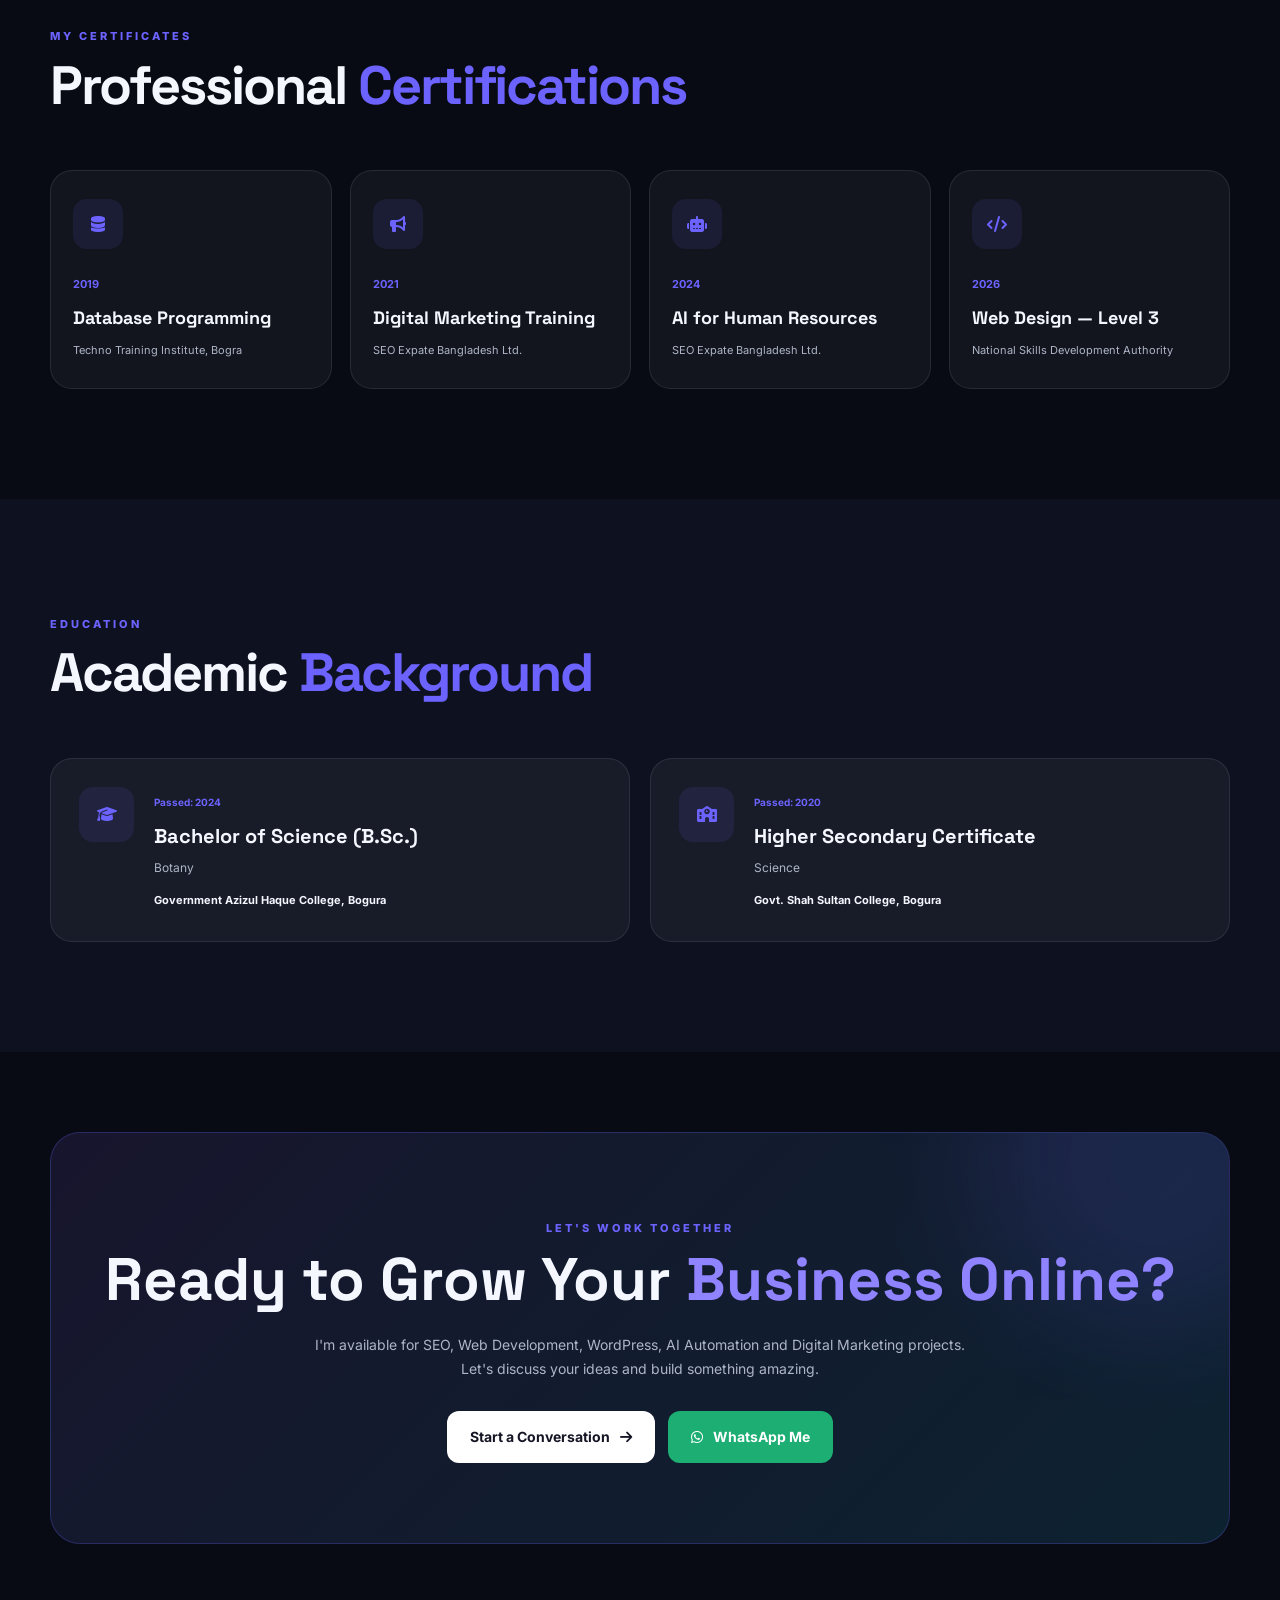
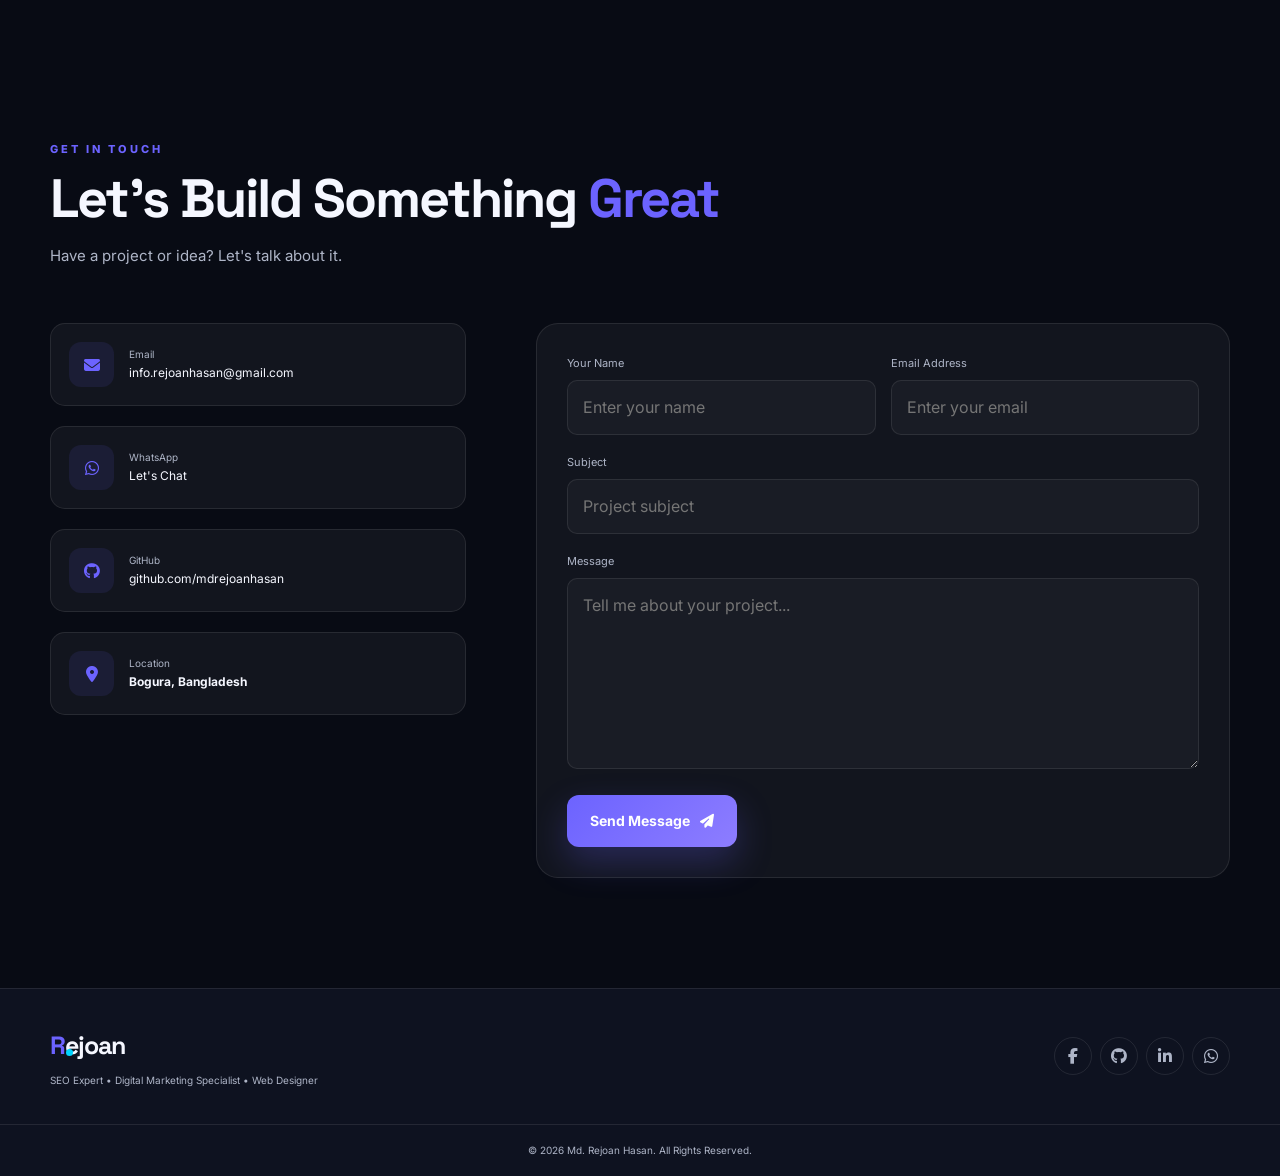
==== commit 189348be: "Add files via upload" ====
--- a/index.html
+++ b/index.html
@@ -1,282 +1,427 @@
 <!DOCTYPE html>
 <html lang="en">
-
 <head>
-    <!-- Basic -->
     <meta charset="UTF-8">
+
     <meta name="viewport" content="width=device-width, initial-scale=1.0">
 
-    <!-- SEO -->
-    <title>Md. Rejoan Hasan | Portfolio</title>
     <meta name="description"
-        content="Professional Portfolio of Md. Rejoan Hasan - Digital Marketing Specialist, SEO Expert & Web Developer.">
-
-    <!-- Google Font -->
-    <link href="https://fonts.googleapis.com/css2?family=Inter:wght@300;400;500;600;700&family=Poppins:wght@600;700;800&display=swap" rel="stylesheet">
-
-    <!-- Font Awesome -->
+        content="Md. Rejoan Hasan - Digital Marketing Specialist, SEO Expert, Web Designer and AI Marketing Enthusiast.">
+
+    <meta name="keywords"
+        content="Md Rejoan Hasan, Digital Marketing Specialist, SEO Expert, Web Designer, AI Marketing, WordPress">
+
+    <meta name="author" content="Md. Rejoan Hasan">
+
+    <title>Md. Rejoan Hasan | Digital Marketing Specialist</title>
+
+    <link rel="preconnect" href="https://fonts.googleapis.com">
+    <link rel="preconnect" href="https://fonts.gstatic.com" crossorigin>
+
+    <link href="https://fonts.googleapis.com/css2?family=Inter:wght@400;500;600;700;800&family=Space+Grotesk:wght@500;600;700&display=swap"
+        rel="stylesheet">
+
     <link rel="stylesheet"
-        href="https://cdnjs.cloudflare.com/ajax/libs/font-awesome/6.7.2/css/all.min.css">
-
-        <link href="https://cdn.jsdelivr.net/npm/bootstrap@5.3.3/dist/css/bootstrap.min.css" rel="stylesheet">
-        <link href="https://cdnjs.cloudflare.com/ajax/libs/font-awesome/6.7.2/css/all.min.css" rel="stylesheet">
-        <link href="https://fonts.googleapis.com/css2?family=Poppins:wght@300;400;500;600;700&display=swap" rel="stylesheet">
-
-    <!-- CSS -->
-    <link rel="stylesheet" href="css/style.css">
-    <link rel="stylesheet" href="css/responsive.css">
-    <link rel="stylesheet" href="assets/css/style.css">
+        href="https://cdnjs.cloudflare.com/ajax/libs/font-awesome/6.5.2/css/all.min.css">
+
+    <link rel="stylesheet" href="style.css">
 </head>
 
 <body>
 
-    <!--======================
-            HEADER
-    =======================-->
-
-   <header class="header">
+<!-- ================= PRELOADER ================= -->
+
+<div class="preloader" id="preloader">
+    <div class="loader"></div>
+</div>
+
+
+<!-- ================= HEADER ================= -->
+
+<header class="header" id="header">
+
+    <div class="container nav-container">
+
+        <a href="#home" class="logo">
+            <span>R</span>ejoan
+        </a>
+
+        <nav class="navbar" id="navbar">
+
+            <a href="#home" class="nav-link active">Home</a>
+            <a href="#about" class="nav-link">About</a>
+            <a href="#experience" class="nav-link">Experience</a>
+            <a href="#services" class="nav-link">Services</a>
+            <a href="#projects" class="nav-link">Projects</a>
+            <a href="#skills" class="nav-link">Skills</a>
+            <a href="#contact" class="nav-link">Contact</a>
+
+        </nav>
+
+        <div class="nav-actions">
+
+            <button class="theme-toggle" id="themeToggle" aria-label="Toggle theme">
+                <i class="fa-solid fa-moon"></i>
+            </button>
+
+            <button class="menu-toggle" id="menuToggle" aria-label="Open menu">
+                <i class="fa-solid fa-bars"></i>
+            </button>
+
+        </div>
+
+    </div>
+
+</header>
+
+
+<!-- ================= HERO ================= -->
+
+<main>
+
+<section class="hero section" id="home">
+
+    <div class="hero-grid-bg"></div>
+
+    <div class="container hero-container">
+
+        <div class="hero-content">
+
+            <div class="availability">
+                <span class="status-dot"></span>
+                Available for new projects
+            </div>
+
+            <p class="hero-small-title">
+                HELLO, I'M
+            </p>
+
+            <h1>
+                Md. Rejoan
+                <span>Hasan</span>
+            </h1>
+
+            <h2>
+                Digital Marketing Specialist
+            </h2>
+
+            <p class="hero-description">
+                SEO Expert, Web Designer and AI Marketing Enthusiast
+                helping businesses build a stronger digital presence
+                through smart, modern and performance-focused solutions.
+            </p>
+
+            <div class="hero-buttons">
+
+                <a href="#contact" class="btn btn-primary">
+                    Hire Me
+                    <i class="fa-solid fa-arrow-right"></i>
+                </a>
+
+                <a href="#projects" class="btn btn-outline">
+                    View Projects
+                </a>
+
+            </div>
+
+            <div class="hero-social">
+
+                <a href="https://github.com/mdrejoanhasan"
+                    target="_blank"
+                    aria-label="GitHub">
+                    <i class="fa-brands fa-github"></i>
+                </a>
+
+                <a href="https://www.linkedin.com/in/md-rejoan-hasan/"
+                    target="_blank"
+                    aria-label="LinkedIn">
+                    <i class="fa-brands fa-linkedin-in"></i>
+                </a>
+
+                <a href="https://wa.me/8801729922072"
+                    target="_blank"
+                    aria-label="WhatsApp">
+                    <i class="fa-brands fa-whatsapp"></i>
+                </a>
+
+                <a href="info.rejoanhasan@gmail.com"
+                    aria-label="Email">
+                    <i class="fa-solid fa-envelope"></i>
+                </a>
+
+            </div>
+
+        </div>
+
+
+        <div class="hero-visual">
+
+            <div class="hero-orbit orbit-one"></div>
+            <div class="hero-orbit orbit-two"></div>
+
+            <div class="hero-image-wrapper">
+
+                <div class="hero-image-glow"></div>
+
+                <img
+                    src="assets/3.png"
+                    alt="Md. Rejoan Hasan"
+                    class="hero-image">
+
+            </div>
+
+
+            <div class="floating-card card-top">
+
+                <div class="floating-icon">
+                    <i class="fa-solid fa-chart-line"></i>
+                </div>
+
+                <div>
+                    <strong>SEO Growth</strong>
+                    <small>Performance Focused</small>
+                </div>
+
+            </div>
+
+
+            <div class="floating-card card-bottom">
+
+                <div class="mini-chart">
+                    <span></span>
+                    <span></span>
+                    <span></span>
+                    <span></span>
+                    <span></span>
+                </div>
+
+                <div>
+                    <strong>50+</strong>
+                    <small>Projects</small>
+                </div>
+
+            </div>
+
+        </div>
+
+    </div>
+
+
+    <div class="live-bar">
+
+        <div class="container live-bar-inner">
+
+            <span>
+                <i class="fa-regular fa-calendar"></i>
+                <span id="liveDate">Loading date...</span>
+            </span>
+
+            <span>
+                <i class="fa-regular fa-clock"></i>
+                <span id="liveTime">Loading time...</span>
+            </span>
+
+            <span class="timezone">
+                Bangladesh Standard Time
+            </span>
+
+        </div>
+
+    </div>
+
+</section>
+
+
+<!-- ================= STATS ================= -->
+
+<section class="stats-section">
+
+    <div class="container stats-grid">
+
+        <div class="stat-item">
+            <strong data-count="10">0</strong>
+            <span>Web Architectures</span>
+        </div>
+
+        <div class="stat-item">
+            <strong data-count="50">0</strong>
+            <span>Projects Delivered</span>
+        </div>
+
+        <div class="stat-item">
+            <strong data-count="4">0</strong>
+            <span>Chrome Extensions</span>
+        </div>
+
+        <div class="stat-item">
+            <strong data-count="30">0</strong>
+            <span>Happy Clients</span>
+        </div>
+
+    </div>
+
+</section>
+
+
+<!-- ================= ABOUT ================= -->
+
+<section class="section about" id="about">
 
     <div class="container">
 
-        <a href="#" class="logo">
-            Rejoan
-        </a>
-
-        <nav class="navbar">
-
-            <ul>
-
-                <li><a href="#home">Home</a></li>
-                <li><a href="#about">About</a></li>
-                <li><a href="#skills">Skills</a></li>
-                <li><a href="#services">Services</a></li>
-                <li><a href="#portfolio">Portfolio</a></li>
-                <li><a href="#contact">Contact</a></li>
-
-            </ul>
-
-        </nav>
-
-        <button class="menu-btn">
-            <i class="fa-solid fa-bars"></i>
-        </button>
+        <div class="section-heading">
+
+            <span class="section-tag">
+                WHO I AM
+            </span>
+
+            <h2>
+                About <span>Me</span>
+            </h2>
+
+            <p>
+                A creative professional combining web design,
+                SEO and digital marketing to create meaningful
+                digital experiences.
+            </p>
+
+        </div>
+
+
+        <div class="about-grid">
+
+            <div class="about-image-box">
+
+                <div class="about-image-decoration"></div>
+
+                <img
+                    src="assets/2.png"
+                    alt="Professional workspace">
+
+                <div class="experience-badge">
+
+                    <strong>5+</strong>
+
+                    <span>
+                        Years of<br>
+                        Experience
+                    </span>
+
+                </div>
+
+            </div>
+
+
+            <div class="about-content">
+
+                <h3>
+                    Building digital experiences that
+                    <span>perform.</span>
+                </h3>
+
+                <p>
+                    I'm Md. Rejoan Hasan, a Web Designer and
+                    Digital Marketing Specialist from Bangladesh.
+                    I create modern, responsive and user-friendly
+                    websites using clean and practical design approaches.
+                </p>
+
+                <p>
+                    I also work with SEO and digital marketing,
+                    helping businesses improve their online presence,
+                    reach target audiences and generate better results.
+                </p>
+
+                <div class="about-features">
+
+                    <div>
+                        <i class="fa-solid fa-code"></i>
+                        <span>Clean Development</span>
+                    </div>
+
+                    <div>
+                        <i class="fa-solid fa-mobile-screen"></i>
+                        <span>Responsive Design</span>
+                    </div>
+
+                    <div>
+                        <i class="fa-solid fa-magnifying-glass-chart"></i>
+                        <span>SEO Focused</span>
+                    </div>
+
+                    <div>
+                        <i class="fa-solid fa-robot"></i>
+                        <span>AI Powered</span>
+                    </div>
+
+                </div>
+
+                <a href="#contact" class="btn btn-primary">
+                    Let's Work Together
+                    <i class="fa-solid fa-arrow-right"></i>
+                </a>
+
+            </div>
+
+        </div>
 
     </div>
 
-</header>
-
-    <!--======================
-            HERO
-    =======================-->
-
-    <section class="hero" id="home">
-
-        <div class="container hero-container">
-
-            <div class="hero-text">
-
-                <span>Hello, I'm</span>
-
-                <h1>Md. Rejoan Hasan</h1>
-
-                <h2>Digital Marketing Specialist</h2>
-
-                <p>
-                    SEO Expert, Web Designer and AI Marketing Enthusiast.
-                </p>
-
-                <div class="hero-btns">
-
-                    <a href="#contact" class="btn">
-                        Hire Me
-                    </a>
-
-                   <a href="assets/Md-Rejoan-Hasan-CV (2).pdf"
-   class="btn btn-outline"
-   download>
-
-    <i class="fa-solid fa-download"></i>
-    Download CV
-
-</a>
-
-                </div>
-
-            </div>
-
-            <div class="hero-image">
-
-                 <img src="assets/2.png" alt="Profile">
-
-            </div>
-
-        </div>
-
-    </section>
-
-    <section class="stats-section">
-
-    <div class="stats-track">
-
-        <!-- প্রথম সেট -->
-
-        <div class="stat-card">
-            <h2>10+</h2>
-            <p>Web Architectures</p>
-        </div>
-
-        <div class="stat-card">
-            <h2>50+</h2>
-            <p>Projects Delivered</p>
-        </div>
-
-        <div class="stat-card">
-            <h2>4</h2>
-            <p>Chrome Extensions</p>
-        </div>
-
-        <div class="stat-card">
-            <h2>2</h2>
-            <p>Civic-Tech Portals</p>
-        </div>
-
-        <div class="stat-card">
-            <h2>100%</h2>
-            <p>OWASP Compliant</p>
-        </div>
-
-        <div class="stat-card">
-            <h2>30+</h2>
-            <p>Happy Clients</p>
-        </div>
-
-        <!-- একই কার্ড আবার কপি করুন -->
-
-        <div class="stat-card">
-            <h2>10+</h2>
-            <p>Web Architectures</p>
-        </div>
-
-        <div class="stat-card">
-            <h2>50+</h2>
-            <p>Projects Delivered</p>
-        </div>
-
-        <div class="stat-card">
-            <h2>4</h2>
-            <p>Chrome Extensions</p>
-        </div>
-
-        <div class="stat-card">
-            <h2>2</h2>
-            <p>Civic-Tech Portals</p>
-        </div>
-
-        <div class="stat-card">
-            <h2>100%</h2>
-            <p>OWASP Compliant</p>
-        </div>
-
-        <div class="stat-card">
-            <h2>30+</h2>
-            <p>Happy Clients</p>
-        </div>
-
-    </div>
-
 </section>
 
-<section class="about" id="about">
+
+<!-- ================= EXPERIENCE ================= -->
+
+<section class="section experience-section" id="experience">
 
     <div class="container">
 
-        <div class="about-grid">
-
-            <!-- Left -->
-
-            <div class="about-left">
-
-                <span class="about-tag">
-                    Who I Am
-                </span>
-
-                <h2>About Me</h2>
-
-                <div class="line"></div>
-
-                <div class="about-image">
-
-                   <img src="assets/3.png" alt="Profile">
-
-                </div>
-
-            </div>
-
-            <!-- Right -->
-
-            <div class="about-right">
-
-                <p>
-                    I'm <strong>Md. Rejoan Hasan</strong>, a Web Designer and Digital Marketing Specialist from Bangladesh. I create modern, responsive, and user-friendly websites using clean and practical design approaches. I also have experience in SEO and digital marketing, helping businesses build a stronger online presence and reach their target audience.
-
-                </p>
-
-                <p>
-                    I have experience working with SEO, HTML, CSS,
-                    JavaScript, WordPress, Google Search Console,
-                    AI tools, and digital marketing automation.
-                </p>
-
-                <p>
-                    My goal is to create fast, secure,
-                    SEO-friendly websites with beautiful UI/UX
-                    while continuously learning new technologies.
-                </p>
-
-            </div>
-
-        </div>
-
-    </div>
-
-</section>
-
-<section class="experience" id="experience">
-
-    <div class="container">
-
-        <div class="section-title">
-
-            <span class="section-tag">Career Journey</span>
-
-            <h2>Professional Experience</h2>
-
-            <p>My career progression in digital marketing and web development.</p>
-
-        </div>
+        <div class="section-heading">
+
+            <span class="section-tag">
+                CAREER JOURNEY
+            </span>
+
+            <h2>
+                Professional <span>Experience</span>
+            </h2>
+
+            <p>
+                My career progression in digital marketing,
+                SEO and web development.
+            </p>
+
+        </div>
+
 
         <div class="timeline">
 
+
             <div class="timeline-item">
 
-                <div class="timeline-dot"></div>
+                <div class="timeline-dot">
+                    <i class="fa-solid fa-briefcase"></i>
+                </div>
 
                 <div class="timeline-card">
 
-                    <span class="badge">Current</span>
+                    <span class="timeline-date">
+                        2025 — Present
+                    </span>
 
                     <h3>Operation Assistant</h3>
 
-                    <h4>SEO Expate Bangladesh Ltd.</h4>
-
-                    <div class="meta">
-                        <span><i class="fa-regular fa-calendar"></i> 2025-Present</span>
-                        <span><i class="fa-solid fa-location-dot"></i> Bogura, Bangladesh</span>
-                    </div>
+                    <h4>
+                        SEO Expate Bangladesh Ltd.
+                    </h4>
+
+                    <p>
+                        Bogura, Bangladesh
+                    </p>
 
                     <ul>
                         <li>Assisted in daily operational activities.</li>
-                        <li>Managed records, reports, and documentation.</li>
+                        <li>Managed records, reports and documentation.</li>
                         <li>Coordinated with team members and departments.</li>
                         <li>Supported administrative and office tasks.</li>
                         <li>Monitored tasks and ensured timely completion.</li>
@@ -286,20 +431,26 @@
 
             </div>
 
+
             <div class="timeline-item">
 
-                <div class="timeline-dot"></div>
+                <div class="timeline-dot">
+                    <i class="fa-solid fa-bullhorn"></i>
+                </div>
 
                 <div class="timeline-card">
 
+                    <span class="timeline-date">
+                        2024 — 2025
+                    </span>
+
                     <h3>Marketing In-Charge</h3>
 
-                    <h4>SEO Expate Bangladesh Ltd.</h4>
-
-                    <div class="meta">
-                        <span><i class="fa-regular fa-calendar"></i>2024-2025</span>
-                        <span><i class="fa-solid fa-location-dot"></i> Bangladesh</span>
-                    </div>
+                    <h4>
+                        SEO Expate Bangladesh Ltd.
+                    </h4>
+
+                    <p>Bangladesh</p>
 
                     <ul>
                         <li>Managed marketing activities and team operations.</li>
@@ -313,54 +464,66 @@
 
             </div>
 
-             <div class="timeline-item">
-
-                <div class="timeline-dot"></div>
+
+            <div class="timeline-item">
+
+                <div class="timeline-dot">
+                    <i class="fa-solid fa-chart-simple"></i>
+                </div>
 
                 <div class="timeline-card">
 
+                    <span class="timeline-date">
+                        2023 — 2024
+                    </span>
+
                     <h3>SEO Supervisor</h3>
 
-                    <h4>SEO Expate Bangladesh Ltd.</h4>
-
-                    <div class="meta">
-                        <span><i class="fa-regular fa-calendar"></i> 2023-2024</span>
-                        <span><i class="fa-solid fa-location-dot"></i> Bangladesh</span>
-                    </div>
+                    <h4>
+                        SEO Expate Bangladesh Ltd.
+                    </h4>
+
+                    <p>Bangladesh</p>
 
                     <ul>
                         <li>Managed SEO team and daily activities.</li>
                         <li>Developed SEO strategies and campaigns.</li>
-                        <li>Conducted keyword research & competitor analysis.</li>
-                        <li>Managed On-Page & Off-Page SEO.</li>
-                        <li>li>Monitored rankings, traffic & performance.</li>
-                        <li>li>Prepared SEO reports.</li>
+                        <li>Conducted keyword research and competitor analysis.</li>
+                        <li>Managed On-Page and Off-Page SEO.</li>
+                        <li>Monitored rankings, traffic and performance.</li>
                     </ul>
 
                 </div>
 
             </div>
-             <div class="timeline-item">
-
-                <div class="timeline-dot"></div>
+
+
+            <div class="timeline-item">
+
+                <div class="timeline-dot">
+                    <i class="fa-solid fa-laptop-code"></i>
+                </div>
 
                 <div class="timeline-card">
 
+                    <span class="timeline-date">
+                        2021 — 2022
+                    </span>
+
                     <h3>Digital Marketing Specialist</h3>
 
-                    <h4>SEO Expate Bangladesh Ltd.</h4>
-
-                    <div class="meta">
-                        <span><i class="fa-regular fa-calendar"></i> 2021-2022</span>
-                        <span><i class="fa-solid fa-location-dot"></i> Bangladesh</span>
-                    </div>
+                    <h4>
+                        SEO Expate Bangladesh Ltd.
+                    </h4>
+
+                    <p>Bangladesh</p>
 
                     <ul>
-                        <li>SEO (On-page & Off-page) </li>
-                        <li>Keyword research and competitor analysis </li>
-                        <li>Content optimization </li>
-                        <li>Social Media Marketing</li>
-                        <li>Lead Generation and Analytics</li>
+                        <li>SEO — On-page and Off-page.</li>
+                        <li>Keyword research and competitor analysis.</li>
+                        <li>Content optimization.</li>
+                        <li>Social media marketing.</li>
+                        <li>Lead generation and analytics.</li>
                     </ul>
 
                 </div>
@@ -369,228 +532,69 @@
 
         </div>
 
-        </div>
-
     </div>
 
-
-    
-
 </section>
 
-<section class="projects" id="portfolio">
+
+<!-- ================= SERVICES ================= -->
+
+<section class="section services" id="services">
 
     <div class="container">
 
-        <div class="section-title">
-
-            <span class="section-tag">My Portfolio</span>
-
-            <h2>Selected Projects</h2>
-
-            <p>Some of my recent works and professional projects.</p>
-
-        </div>
-
-        <div class="project-grid">
-
-            <!-- Project 1 -->
-            <div class="project-card">
-
-    <div class="project-image">
-        <img src="assets/projects/E-Shop.png" alt="E-Shop">
-    </div>
-
-    <div class="project-content">
-
-        <h3>E-Shop</h3>
-
-        <p>
-             Modern eCommerce solutions with responsive design, secure shopping, easy product management, and a user-friendly online shopping experience.
-        </p>
-
-        <div class="tech">
-            <span>HTML</span>
-            <span>CSS</span>
-            <span>JavaScript</span>
-            <span>SEO</span>
-        </div>
-
-        <div class="project-btn">
-            <a href="https://mdrejoanhasan.github.io/E-Shop-Demo/" target="_blank">Live Demo</a>
-            <a href="https://mdrejoanhasan.github.io/" target="_blank">GitHub</a>
-        </div>
-
-    </div>
-
-</div>
-
-<!-- Project 2 -->
-            <div class="project-card">
-
-    <div class="project-image">
-        <img src="assets/projects/project1.jpg.png" alt="Future Shop">
-    </div>
-
-    <div class="project-content">
-
-        <h3>Future Shop</h3>
-
-        <p>
-            Modern multi-vendor eCommerce website with responsive design
-            and SEO optimization.
-        </p>
-
-        <div class="tech">
-            <span>HTML</span>
-            <span>CSS</span>
-            <span>JavaScript</span>
-            <span>SEO</span>
-        </div>
-
-        <div class="project-btn">
-            <a href="https://mdrejoanhasan.github.io/future-shop/" target="_blank">Live Demo</a>
-            <a href="#" target="_blank">GitHub</a>
-        </div>
-
-    </div>
-
-</div>
-
-            <!-- Project 2 -->
-
-            <div class="project-card">
-
-    <div class="project-image">
-        <img src="assets/projects/Business Website 1.png" alt="Business Website">
-    </div>
-
-    <div class="project-content">
-
-        <h3>Business Website</h3>
-
-        <p>
-             Professional corporate website with premium UI and fast loading.
-
-        </p>
-
-        <div class="tech">
-            <span>HTML</span>
-            <span>CSS</span>
-            <span>JavaScript</span>
-            <span>SEO</span>
-        </div>
-
-        <div class="project-btn">
-            <a href="https://mdrejoanhasan.github.io/business-website-demo/" target="_blank">Live Demo</a>
-            <a href="#" target="_blank">GitHub</a>
-        </div>
-
-    </div>
-
-</div>
-
-             <!-- Project 3 -->
-            <div class="project-card">
-
-    <div class="project-image">
-        <img src="assets/projects/Software Development Company.png" alt="Future Shop">
-    </div>
-
-    <div class="project-content">
-
-        <h3>Software Development Company</h3>
-
-        <p>
- Professional software development solutions with modern, scalable,
-    secure, and user-friendly applications tailored to business needs.         </p>
-
-        <div class="tech">
-            <span>HTML</span>
-            <span>CSS</span>
-            <span>JavaScript</span>
-            <span>SEO</span>
-        </div>
-
-        <div class="project-btn">
-            <a href="https://mdrejoanhasan.github.io/-software-development-company/" target="_blank">Live Demo</a>
-            <a href="https://mdrejoanhasan.github.io/" target="_blank">GitHub</a>
-        </div>
-
-    </div>
-
-</div>
-
-
-        </div>
-
-
-</div>
-
-            <!-- আরও Project একইভাবে যোগ করুন -->
-
-        </div>
-
-    </div>
-
-</section>
-
-<section class="services" id="services">
-
-    <div class="container">
-
-        <div class="section-header">
-
-            <span class="section-badge">What I Offer</span>
-
-            <h2>Services</h2>
+        <div class="section-heading">
+
+            <span class="section-tag">
+                WHAT I OFFER
+            </span>
+
+            <h2>
+                My <span>Services</span>
+            </h2>
 
             <p>
-                Comprehensive digital solutions tailored to your business needs.
+                Digital solutions designed to help businesses
+                grow, perform and stand out online.
             </p>
 
         </div>
 
+
         <div class="services-grid">
 
-            <!-- Card 1 -->
-
-            <div class="service-card">
+            <article class="service-card">
+
+                <div class="service-number">01</div>
 
                 <div class="service-icon">
-                    <i class="fa-solid fa-code"></i>
+                    <i class="fa-solid fa-laptop-code"></i>
                 </div>
 
                 <h3>Web Design</h3>
 
                 <p>
-                    Modern, responsive and SEO-friendly websites using HTML,
-                    CSS, JavaScript and WordPress.
+                    Modern, responsive and SEO-friendly websites
+                    using HTML, CSS, JavaScript and WordPress.
                 </p>
 
                 <div class="service-tags">
-
                     <span>HTML</span>
-
                     <span>CSS</span>
-
                     <span>JavaScript</span>
-
-                </div>
-
-                <a href="#" class="service-btn">
-
-                    Learn More
-
+                </div>
+
+                <a href="#contact">
+                    Start a project
                     <i class="fa-solid fa-arrow-right"></i>
-
                 </a>
 
-            </div>
-
-            <!-- Card 2 -->
-
-            <div class="service-card active">
+            </article>
+
+
+            <article class="service-card featured-service">
+
+                <div class="service-number">02</div>
 
                 <div class="service-icon">
                     <i class="fa-solid fa-magnifying-glass-chart"></i>
@@ -600,32 +604,26 @@
 
                 <p>
                     Technical SEO, On-page SEO, Off-page SEO,
-                    Google Search Console and ranking improvement.
+                    Search Console and ranking improvement.
                 </p>
 
                 <div class="service-tags">
-
                     <span>Technical SEO</span>
-
                     <span>On Page</span>
-
                     <span>Off Page</span>
-
-                </div>
-
-                <a href="#" class="service-btn">
-
-                    Learn More
-
+                </div>
+
+                <a href="#contact">
+                    Start a project
                     <i class="fa-solid fa-arrow-right"></i>
-
                 </a>
 
-            </div>
-
-            <!-- Card 3 -->
-
-            <div class="service-card">
+            </article>
+
+
+            <article class="service-card">
+
+                <div class="service-number">03</div>
 
                 <div class="service-icon">
                     <i class="fa-solid fa-robot"></i>
@@ -634,33 +632,27 @@
                 <h3>AI Automation</h3>
 
                 <p>
-                    AI workflow, ChatGPT integration,
-                    automation and productivity solutions.
+                    AI workflow, ChatGPT integration, automation
+                    and productivity solutions.
                 </p>
 
                 <div class="service-tags">
-
                     <span>ChatGPT</span>
-
                     <span>Automation</span>
-
                     <span>AI Tools</span>
-
-                </div>
-
-                <a href="#" class="service-btn">
-
-                    Learn More
-
+                </div>
+
+                <a href="#contact">
+                    Start a project
                     <i class="fa-solid fa-arrow-right"></i>
-
                 </a>
 
-            </div>
-
-            <!-- Card 4 -->
-
-            <div class="service-card">
+            </article>
+
+
+            <article class="service-card">
+
+                <div class="service-number">04</div>
 
                 <div class="service-icon">
                     <i class="fa-solid fa-bullhorn"></i>
@@ -669,30 +661,22 @@
                 <h3>Digital Marketing</h3>
 
                 <p>
-                    Social media marketing,
-                    Google Ads,
-                    Meta Ads and lead generation.
+                    Social media marketing, Google Ads, Meta Ads
+                    and lead generation campaigns.
                 </p>
 
                 <div class="service-tags">
-
                     <span>Google Ads</span>
-
                     <span>Meta Ads</span>
-
                     <span>Marketing</span>
-
-                </div>
-
-                <a href="#" class="service-btn">
-
-                    Learn More
-
+                </div>
+
+                <a href="#contact">
+                    Start a project
                     <i class="fa-solid fa-arrow-right"></i>
-
                 </a>
 
-            </div>
+            </article>
 
         </div>
 
@@ -701,124 +685,224 @@
 </section>
 
 
-<section class="case-study" id="case-study">
+<!-- ================= PROJECTS ================= -->
+
+<section class="section projects" id="projects">
 
     <div class="container">
 
-        <div class="section-header">
-            <span class="section-badge">Portfolio</span>
-            <h2>Case Studies</h2>
-            <p>Real-world projects and successful solutions.</p>
-        </div>
-
-        <div class="case-grid">
-
-            <!-- Card 1 -->
-            <div class="case-card">
-                <div class="case-image">
-                    <img src="assets/projects/project1.jpg.png" alt="Future Shop">
-                </div>
-
-                <div class="case-overlay">
-                    <span class="case-tag">E-Commerce</span>
+        <div class="section-heading">
+
+            <span class="section-tag">
+                MY PORTFOLIO
+            </span>
+
+            <h2>
+                Selected <span>Projects</span>
+            </h2>
+
+            <p>
+                A selection of websites and digital projects
+                I've worked on.
+            </p>
+
+        </div>
+
+
+        <div class="project-filters">
+
+            <button class="filter-btn active" data-filter="all">
+                All
+            </button>
+
+            <button class="filter-btn" data-filter="ecommerce">
+                E-Commerce
+            </button>
+
+            <button class="filter-btn" data-filter="business">
+                Business
+            </button>
+
+            <button class="filter-btn" data-filter="web">
+                Web
+            </button>
+
+        </div>
+
+
+        <div class="projects-grid">
+
+
+            <article class="project-card" data-category="ecommerce">
+
+                <div class="project-image">
+
+                    <img
+                        src="assets/E-Shop.png"
+                        alt="E-Shop project">
+
+                    <div class="project-overlay">
+
+                        <a href="https://mdrejoanhasan.github.io/E-Shop-Demo" aria-label="View project">
+                            <i class="fa-solid fa-arrow-up-right-from-square"></i>
+                        </a>
+
+                    </div>
+
+                </div>
+
+                <div class="project-content">
+
+                    <span class="project-type">
+                        E-Commerce
+                    </span>
+
+                    <h3>E-Shop</h3>
+
+                    <p>
+                        Modern eCommerce solution with responsive
+                        design, secure shopping and easy product management.
+                    </p>
+
+                    <div class="project-tech">
+                        <span>HTML</span>
+                        <span>CSS</span>
+                        <span>JavaScript</span>
+                        <span>SEO</span>
+                    </div>
+
+                </div>
+
+            </article>
+
+
+            <article class="project-card" data-category="ecommerce">
+
+                <div class="project-image">
+
+                    <img
+                        src="assets/project1.jpg.png"
+                        alt="Future Shop project">
+
+                    <div class="project-overlay">
+
+                        <a href="https://mdrejoanhasan.github.io/future-shop/" aria-label="View project">
+                            <i class="fa-solid fa-arrow-up-right-from-square"></i>
+                        </a>
+
+                    </div>
+
+                </div>
+
+                <div class="project-content">
+
+                    <span class="project-type">
+                        E-Commerce
+                    </span>
 
                     <h3>Future Shop</h3>
 
                     <p>
-                        Modern multi-vendor eCommerce platform with secure payment gateway and responsive design.
+                        Modern multi-vendor eCommerce platform
+                        with responsive design and SEO optimization.
                     </p>
 
-                    <ul>
-                        <li>✔ Laravel Development</li>
-                        <li>✔ Responsive UI</li>
-                        <li>✔ SEO Optimized</li>
-                    </ul>
-
-                    <a href="https://mdrejoanhasan.github.io/future-shop/case-study.html" class="case-btn">
-                        View Case Study
-                    </a>
-                </div>
-            </div>
-
-            <!-- Card 2 -->
-            <div class="case-card">
-                <div class="case-image">
-                    <img src="assets/projects/Business Website 1.png" alt="Business Website">
-                </div>
-
-                <div class="case-overlay">
-                    <span class="case-tag">Business</span>
+                    <div class="project-tech">
+                        <span>HTML</span>
+                        <span>CSS</span>
+                        <span>JavaScript</span>
+                        <span>SEO</span>
+                    </div>
+
+                </div>
+
+            </article>
+
+
+            <article class="project-card" data-category="business">
+
+                <div class="project-image">
+
+                    <img
+                        src="assets/Business Website 1.png"
+                        alt="Business website">
+
+                    <div class="project-overlay">
+
+                        <a href="https://mdrejoanhasan.github.io/business-website-demo" aria-label="View project">
+                            <i class="fa-solid fa-arrow-up-right-from-square"></i>
+                        </a>
+
+                    </div>
+
+                </div>
+
+                <div class="project-content">
+
+                    <span class="project-type">
+                        Business
+                    </span>
 
                     <h3>Business Website</h3>
 
                     <p>
-                        Professional corporate website with premium UI and fast loading.
+                        Professional corporate website with premium
+                        UI, responsive layout and fast performance.
                     </p>
 
-                    <ul>
-                        <li>✔ 24/7 Technical Support</li>
-                        <li>✔ Responsive Design</li>
-                        <li>✔ Fast Performance</li>
-                    </ul>
-
-                    <a href="https://mdrejoanhasan.github.io/business-website-demo/" class="case-btn">
-                        View Case Study
-                    </a>
-                </div>
-            </div>
-
-            <!-- Card 3  -->
-            <div class="case-card">
-                <div class="case-image">
-                    <img src="assets/projects/E-Shop.png" alt="Future Shop">
-                </div>
-
-                <div class="case-overlay">
-                    <span class="case-tag">E-Shop</span>
-
-                    <h3>E-Shop</h3>
+                    <div class="project-tech">
+                        <span>HTML</span>
+                        <span>CSS</span>
+                        <span>JavaScript</span>
+                        <span>SEO</span>
+                    </div>
+
+                </div>
+
+            </article>
+
+
+            <article class="project-card" data-category="web">
+
+                <div class="project-image">
+
+                    <img
+                        src="assets/Software Development Company.png"
+                        alt="Software development project">
+
+                    <div class="project-overlay">
+
+                        <a href="https://mdrejoanhasan.github.io/-software-development-company/" aria-label="View project">
+                            <i class="fa-solid fa-arrow-up-right-from-square"></i>
+                        </a>
+
+                    </div>
+
+                </div>
+
+                <div class="project-content">
+
+                    <span class="project-type">
+                        Web Development
+                    </span>
+
+                    <h3>Software Development Company</h3>
 
                     <p>
-                        Modern eCommerce solutions with responsive design, secure shopping, easy product management, and a user-friendly online shopping experience.
-
-                    <ul>
-                        <li>✔ Secure Shopping System</li>
-    <li>✔ Product Management</li>
-    <li>✔ Responsive & SEO Optimized</li>
-                    </ul>
-
-                    <a href="https://mdrejoanhasan.github.io/E-Shop-Demo/" class="case-btn">
-                        View Case Study
-                    </a>
-                </div>
-            </div>
-
-            <!-- Card 4 (Duplicate Business Website) -->
-            <div class="case-card">
-                <div class="case-image">
-                    <img src="assets/projects/Software Development Company.png" alt="Software Development Company">
-                </div>
-
-                <div class="case-overlay">
-                    <span class="case-tag">Business</span>
-
-                    <h3>Software Development Company</h3>
-
-                    <p>
- Custom software development company offering scalable web applications,
-    business management systems, API integration, and high-performance digital solutions.                    </p>
-
-                  <ul>
-    <li>✔ Custom Software Development</li>
-    <li>✔ Web & API Integration</li>
-    <li>✔ Responsive & High Performance</li>
-</ul>
-
-                    <a href="https://mdrejoanhasan.github.io/-software-development-company/" class="case-btn">
-                        View Case Study
-                    </a>
-                </div>
-            </div>
+                        Scalable business applications, API integration
+                        and high-performance digital solutions.
+                    </p>
+
+                    <div class="project-tech">
+                        <span>HTML</span>
+                        <span>CSS</span>
+                        <span>JavaScript</span>
+                        <span>SEO</span>
+                    </div>
+
+                </div>
+
+            </article>
 
         </div>
 
@@ -826,125 +910,405 @@
 
 </section>
 
- 
-<!-- ================= Certificates Section ================= -->
-<section class="certificate-section py-5">
-  <div class="container">
-
-    <div class="section-title text-center mb-5">
-      <h2>My Certificates</h2>
-      <p>Professional Certifications & Training</p>
+
+<!-- ================= SKILLS ================= -->
+
+<section class="section skills" id="skills">
+
+    <div class="container">
+
+        <div class="section-heading">
+
+            <span class="section-tag">
+                EXPERTISE
+            </span>
+
+            <h2>
+                Skills & <span>Tools</span>
+            </h2>
+
+            <p>
+                Technologies, platforms and tools I work with.
+            </p>
+
+        </div>
+
+
+        <div class="skills-layout">
+
+
+            <div class="skill-column">
+
+                <div class="skill-heading">
+                    <i class="fa-solid fa-magnifying-glass-chart"></i>
+                    <h3>SEO</h3>
+                </div>
+
+                <div class="skill-list">
+
+                    <div class="skill">
+                        <div class="skill-info">
+                            <span>Technical SEO</span>
+                            <b>92%</b>
+                        </div>
+                        <div class="progress">
+                            <span style="width:92%"></span>
+                        </div>
+                    </div>
+
+                    <div class="skill">
+                        <div class="skill-info">
+                            <span>On-Page SEO</span>
+                            <b>95%</b>
+                        </div>
+                        <div class="progress">
+                            <span style="width:95%"></span>
+                        </div>
+                    </div>
+
+                    <div class="skill">
+                        <div class="skill-info">
+                            <span>Keyword Research</span>
+                            <b>90%</b>
+                        </div>
+                        <div class="progress">
+                            <span style="width:90%"></span>
+                        </div>
+                    </div>
+
+                    <div class="skill">
+                        <div class="skill-info">
+                            <span>Competitor Analysis</span>
+                            <b>88%</b>
+                        </div>
+                        <div class="progress">
+                            <span style="width:88%"></span>
+                        </div>
+                    </div>
+
+                </div>
+
+            </div>
+
+
+            <div class="skill-column">
+
+                <div class="skill-heading">
+                    <i class="fa-solid fa-code"></i>
+                    <h3>Web Design</h3>
+                </div>
+
+                <div class="skill-list">
+
+                    <div class="skill">
+                        <div class="skill-info">
+                            <span>HTML5</span>
+                            <b>95%</b>
+                        </div>
+                        <div class="progress">
+                            <span style="width:95%"></span>
+                        </div>
+                    </div>
+
+                    <div class="skill">
+                        <div class="skill-info">
+                            <span>CSS3</span>
+                            <b>92%</b>
+                        </div>
+                        <div class="progress">
+                            <span style="width:92%"></span>
+                        </div>
+                    </div>
+
+                    <div class="skill">
+                        <div class="skill-info">
+                            <span>JavaScript</span>
+                            <b>82%</b>
+                        </div>
+                        <div class="progress">
+                            <span style="width:82%"></span>
+                        </div>
+                    </div>
+
+                    <div class="skill">
+                        <div class="skill-info">
+                            <span>WordPress</span>
+                            <b>90%</b>
+                        </div>
+                        <div class="progress">
+                            <span style="width:90%"></span>
+                        </div>
+                    </div>
+
+                </div>
+
+            </div>
+
+
+            <div class="skill-column">
+
+                <div class="skill-heading">
+                    <i class="fa-solid fa-chart-line"></i>
+                    <h3>Analytics</h3>
+                </div>
+
+                <div class="tool-cloud">
+
+                    <span>Google Analytics</span>
+                    <span>Search Console</span>
+                    <span>Ahrefs</span>
+                    <span>SEMrush</span>
+                    <span>Screaming Frog</span>
+                    <span>Canva</span>
+                    <span>Git</span>
+                    <span>GitHub</span>
+
+                </div>
+
+            </div>
+
+
+            <div class="skill-column">
+
+                <div class="skill-heading">
+                    <i class="fa-solid fa-bullhorn"></i>
+                    <h3>Digital Marketing</h3>
+                </div>
+
+                <div class="tool-cloud">
+
+                    <span>Google Ads</span>
+                    <span>Facebook Ads</span>
+                    <span>Email Marketing</span>
+                    <span>Lead Generation</span>
+                    <span>AI Marketing</span>
+                    <span>Content Strategy</span>
+
+                </div>
+
+            </div>
+
+        </div>
+
     </div>
 
-    <div id="certificateCarousel" class="carousel slide" data-bs-ride="false">
-
-      <div class="carousel-inner">
-
-        <!-- Slide 1 -->
-        <div class="carousel-item active">
-          <div class="row g-4">
-
-            <!-- Card 1 -->
-            <div class="col-md-6">
-              <div class="certificate-card">
-                <img src="assets/database programming .jpg" alt="Certificate">
-
-                <div class="card-content">
-                  <h3>Database Programming</h3>
-                  <p>Techno Training Institute, Bogra .</p>
-                  <span>2019</span>
-                </div>
-              </div>
-            </div>
-
-            <!-- Card 2 -->
-            <div class="col-md-6">
-              <div class="certificate-card">
-                <img src="assets/Md Rejoan Digital Marketing training course.png" alt="Certificate">
-
-                <div class="card-content">
-                  <h3>Digital Marketing Training</h3>
-                  <p>SEO Expate Bangladesh Ltd.</p>
-                  <span>2021</span>
-                </div>
-              </div>
-            </div>
-
-          </div>
-        </div>
-
-        <!-- Slide 2 -->
-        <div class="carousel-item">
-          <div class="row g-4">
-
-            <!-- Card 3 -->
-            <div class="col-md-6">
-              <div class="certificate-card">
-                <img src="assets/Md. Rejoan Hasan.png" alt="Certificate">
-
-                <div class="card-content">
-                  <h3>AI for Human Resources Program</h3>
-                  <p>SEO Expate Bangladesh Ltd.</p>
-                  <span>2024</span>
-                </div>
-              </div>
-            </div>
-
-            <!-- Card 4 -->
-            <div class="col-md-6">
-              <div class="certificate-card">
-                <img src="assets/" alt="Certificate">
-
-                <div class="card-content">
-                  <h3>Web Design (Level-3)</h3>
-                  <p> National Skills Development Authority (NSDA).</p>
-                  <span>2026</span>
-                </div>
-              </div>
-            </div>
-
-          </div>
-        </div>
-
-      </div>
-
-      <!-- Arrow Buttons -->
-      <button class="carousel-control-prev custom-arrow"
-              type="button"
-              data-bs-target="#certificateCarousel"
-              data-bs-slide="prev">
-        <i class="fas fa-chevron-left"></i>
-      </button>
-
-      <button class="carousel-control-next custom-arrow"
-              type="button"
-              data-bs-target="#certificateCarousel"
-              data-bs-slide="next">
-        <i class="fas fa-chevron-right"></i>
-      </button>
+</section>
+
+
+<!-- ================= WHY ME ================= -->
+
+<section class="section why-section">
+
+    <div class="container">
+
+        <div class="section-heading">
+
+            <span class="section-tag">
+                WHY CHOOSE ME
+            </span>
+
+            <h2>
+                Why <span>Work With Me?</span>
+            </h2>
+
+        </div>
+
+
+        <div class="why-grid">
+
+            <div class="why-card">
+                <div class="why-icon">
+                    <i class="fa-solid fa-rocket"></i>
+                </div>
+                <h3>SEO-First Development</h3>
+                <p>
+                    Websites are created with SEO, performance,
+                    mobile responsiveness and search visibility in mind.
+                </p>
+            </div>
+
+
+            <div class="why-card">
+                <div class="why-icon">
+                    <i class="fa-solid fa-mobile-screen-button"></i>
+                </div>
+                <h3>Modern Responsive Design</h3>
+                <p>
+                    Clean and responsive interfaces that work
+                    smoothly across desktop, tablet and mobile.
+                </p>
+            </div>
+
+
+            <div class="why-card">
+                <div class="why-icon">
+                    <i class="fa-solid fa-wand-magic-sparkles"></i>
+                </div>
+                <h3>AI-Powered Marketing</h3>
+                <p>
+                    Modern AI tools are used to improve productivity,
+                    automation and digital marketing performance.
+                </p>
+            </div>
+
+
+            <div class="why-card">
+                <div class="why-icon">
+                    <i class="fa-solid fa-gauge-high"></i>
+                </div>
+                <h3>Performance & Security</h3>
+                <p>
+                    Optimized code and secure development practices
+                    for fast and reliable digital experiences.
+                </p>
+            </div>
+
+
+            <div class="why-card">
+                <div class="why-icon">
+                    <i class="fa-solid fa-comments"></i>
+                </div>
+                <h3>Clear Communication</h3>
+                <p>
+                    Transparent communication and regular project
+                    updates throughout the development process.
+                </p>
+            </div>
+
+
+            <div class="why-card">
+                <div class="why-icon">
+                    <i class="fa-solid fa-headset"></i>
+                </div>
+                <h3>Long-Term Support</h3>
+                <p>
+                    Continued technical support, SEO improvements
+                    and maintenance after project delivery.
+                </p>
+            </div>
+
+        </div>
 
     </div>
 
-  </div>
 </section>
- 
-
-
-<section class="education" id="education">
+
+
+<!-- ================= CERTIFICATES ================= -->
+
+<section class="section certificates">
 
     <div class="container">
 
-        <div class="section-header">
-
-            <span class="section-badge">Education</span>
-
-            <h2>Education</h2>
-
-        </div>
+        <div class="section-heading">
+
+            <span class="section-tag">
+                MY CERTIFICATES
+            </span>
+
+            <h2>
+                Professional <span>Certifications</span>
+            </h2>
+
+        </div>
+
+
+        <div class="certificate-grid">
+
+            <div class="certificate-card">
+
+                <div class="certificate-icon">
+                    <i class="fa-solid fa-database"></i>
+                </div>
+
+                <span>2019</span>
+
+                <h3>Database Programming</h3>
+
+                <p>
+                    Techno Training Institute, Bogra
+                </p>
+
+            </div>
+
+
+            <div class="certificate-card">
+
+                <div class="certificate-icon">
+                    <i class="fa-solid fa-bullhorn"></i>
+                </div>
+
+                <span>2021</span>
+
+                <h3>Digital Marketing Training</h3>
+
+                <p>
+                    SEO Expate Bangladesh Ltd.
+                </p>
+
+            </div>
+
+
+            <div class="certificate-card">
+
+                <div class="certificate-icon">
+                    <i class="fa-solid fa-robot"></i>
+                </div>
+
+                <span>2024</span>
+
+                <h3>AI for Human Resources</h3>
+
+                <p>
+                    SEO Expate Bangladesh Ltd.
+                </p>
+
+            </div>
+
+
+            <div class="certificate-card">
+
+                <div class="certificate-icon">
+                    <i class="fa-solid fa-code"></i>
+                </div>
+
+                <span>2026</span>
+
+                <h3>Web Design — Level 3</h3>
+
+                <p>
+                    National Skills Development Authority
+                </p>
+
+            </div>
+
+        </div>
+
+    </div>
+
+</section>
+
+
+<!-- ================= EDUCATION ================= -->
+
+<section class="section education">
+
+    <div class="container">
+
+        <div class="section-heading">
+
+            <span class="section-tag">
+                EDUCATION
+            </span>
+
+            <h2>
+                Academic <span>Background</span>
+            </h2>
+
+        </div>
+
 
         <div class="education-grid">
-
-            <!-- BSc -->
 
             <div class="education-card">
 
@@ -953,20 +1317,23 @@
                 </div>
 
                 <div>
-
-                    <h3>Bachelor of Science (B.Sc.)</h3>
-
-                    <p>Botany</p>
-
-                    <small>Government Azizul Haque College, Bogura</small>
-
-                    <h4>Passed: 2024</h4>
-
-                </div>
-
-            </div>
-
-            <!-- HSC -->
+                    <span>Passed: 2024</span>
+
+                    <h3>
+                        Bachelor of Science (B.Sc.)
+                    </h3>
+
+                    <p>
+                        Botany
+                    </p>
+
+                    <strong>
+                        Government Azizul Haque College, Bogura
+                    </strong>
+                </div>
+
+            </div>
+
 
             <div class="education-card">
 
@@ -975,15 +1342,19 @@
                 </div>
 
                 <div>
-
-                    <h3>Higher Secondary Certificate (HSC)</h3>
-
-                    <p>Science</p>
-
-                    <small>Govt. Shah Sultan College, Bogura</small>
-
-                    <h4>Passed: 2020</h4>
-
+                    <span>Passed: 2020</span>
+
+                    <h3>
+                        Higher Secondary Certificate
+                    </h3>
+
+                    <p>
+                        Science
+                    </p>
+
+                    <strong>
+                        Govt. Shah Sultan College, Bogura
+                    </strong>
                 </div>
 
             </div>
@@ -994,125 +1365,49 @@
 
 </section>
 
-<section class="skills" id="skills">
+
+<!-- ================= CTA ================= -->
+
+<section class="cta-section">
 
     <div class="container">
 
-        <div class="section-header">
-
-            <span class="section-badge">Expertise</span>
-
-            <h2>Skills & Tools</h2>
-
-            <p>Technologies, tools and platforms I work with.</p>
-
-        </div>
-
-        <div class="skills-grid">
-
-            <!-- SEO -->
-
-            <div class="skill-card">
-
-                <div class="skill-icon">
-                    <i class="fa-solid fa-magnifying-glass-chart"></i>
-                </div>
-
-                <h3>SEO</h3>
-
-                <ul>
-                    <li>Technical SEO</li>
-                    <li>On-page SEO</li>
-                    <li>Off-page SEO</li>
-                    <li>Keyword Research</li>
-                    <li>Schema Markup</li>
-                    <li>Core Web Vitals</li>
-                </ul>
-
-            </div>
-
-            <!-- Web -->
-
-            <div class="skill-card">
-
-                <div class="skill-icon">
-                    <i class="fa-solid fa-code"></i>
-                </div>
-
-                <h3>Web Design</h3>
-
-                <ul>
-                    <li>HTML5</li>
-                    <li>CSS3</li>
-                    <li>JavaScript</li>
-                    <li>Bootstrap</li>
-                    <li>WordPress</li>
-                    <li>Responsive Design</li>
-                </ul>
-
-            </div>
-
-            <!-- Analytics -->
-
-            <div class="skill-card">
-
-                <div class="skill-icon">
-                    <i class="fa-solid fa-chart-line"></i>
-                </div>
-
-                <h3>Analytics</h3>
-
-                <ul>
-                    <li>Google Analytics</li>
-                    <li>Google Search Console</li>
-                    <li>Ahrefs</li>
-                    <li>SEMrush</li>
-                    <li>Screaming Frog</li>
-                </ul>
-
-            </div>
-
-            <!-- Marketing -->
-
-            <div class="skill-card">
-
-                <div class="skill-icon">
-                    <i class="fa-solid fa-bullhorn"></i>
-                </div>
-
-                <h3>Digital Marketing</h3>
-
-                <ul>
-                    <li>Google Ads</li>
-                    <li>Facebook Ads</li>
-                    <li>Email Marketing</li>
-                    <li>Lead Generation</li>
-                    <li>AI Marketing</li>
-                </ul>
-
-            </div>
-
-        </div>
-
-        <!-- Skills Tags -->
-
-        <div class="skills-tags">
-
-            <span>HTML5</span>
-            <span>CSS3</span>
-            <span>JavaScript</span>
-            <span>Bootstrap</span>
-            <span>WordPress</span>
-            <span>SEO</span>
-            <span>Google Ads</span>
-            <span>Google Analytics</span>
-            <span>Search Console</span>
-            <span>Ahrefs</span>
-            <span>SEMrush</span>
-            <span>Screaming Frog</span>
-            <span>AI Tools</span>
-            <span>Canva</span>
-            <span>Git & GitHub</span>
+        <div class="cta-box">
+
+            <div class="cta-glow"></div>
+
+            <span class="section-tag">
+                LET'S WORK TOGETHER
+            </span>
+
+            <h2>
+                Ready to Grow Your
+                <span>Business Online?</span>
+            </h2>
+
+            <p>
+                I'm available for SEO, Web Development,
+                WordPress, AI Automation and Digital Marketing projects.
+                Let's discuss your ideas and build something amazing.
+            </p>
+
+            <div class="cta-buttons">
+
+                <a href="#contact" class="btn btn-light">
+                    Start a Conversation
+                    <i class="fa-solid fa-arrow-right"></i>
+                </a>
+
+                <a href="https://wa.me/8801729922072"
+                   target="_blank"
+                   class="btn btn-whatsapp">
+
+                    <i class="fa-brands fa-whatsapp"></i>
+                    WhatsApp Me
+
+                </a>
+
+            </div>
 
         </div>
 
@@ -1120,125 +1415,163 @@
 
 </section>
 
-<section class="why-me" id="why-me">
+
+<!-- ================= CONTACT ================= -->
+
+<section class="section contact" id="contact">
 
     <div class="container">
 
-        <div class="section-header">
-
-            <span class="section-badge">Why Choose Me</span>
-
-            <h2>Why Work With Me</h2>
+        <div class="section-heading">
+
+            <span class="section-tag">
+                GET IN TOUCH
+            </span>
+
+            <h2>
+                Let's Build Something <span>Great</span>
+            </h2>
 
             <p>
-                What makes me different from other digital marketers and web developers.
+                Have a project or idea? Let's talk about it.
             </p>
 
         </div>
 
-        <div class="why-list">
-
-            <div class="why-card">
-
-                <i class="fa-solid fa-circle-check"></i>
-
-                <div>
-
-                    <h3>SEO-First Website Development</h3>
-
-                    <p>
-                        Every website is built with technical SEO, Core Web Vitals,
-                        mobile responsiveness, and search engine visibility in mind.
-                    </p>
-
-                </div>
-
-            </div>
-
-            <div class="why-card">
-
-                <i class="fa-solid fa-circle-check"></i>
-
-                <div>
-
-                    <h3>Modern Responsive Design</h3>
-
-                    <p>
-                        Fast, clean, and fully responsive websites that work perfectly
-                        across desktop, tablet, and mobile devices.
-                    </p>
-
-                </div>
-
-            </div>
-
-            <div class="why-card">
-
-                <i class="fa-solid fa-circle-check"></i>
-
-                <div>
-
-                    <h3>AI-Powered Marketing</h3>
-
-                    <p>
-                        Using modern AI tools to improve productivity,
-                        content creation, and digital marketing performance.
-                    </p>
-
-                </div>
-
-            </div>
-
-            <div class="why-card">
-
-                <i class="fa-solid fa-circle-check"></i>
-
-                <div>
-
-                    <h3>Performance & Security</h3>
-
-                    <p>
-                        Optimized code, secure practices,
-                        and fast-loading websites that provide an excellent user experience.
-                    </p>
-
-                </div>
-
-            </div>
-
-            <div class="why-card">
-
-                <i class="fa-solid fa-circle-check"></i>
-
-                <div>
-
-                    <h3>Clear Communication</h3>
-
-                    <p>
-                        Regular project updates, transparent communication,
-                        and on-time delivery for every project.
-                    </p>
-
-                </div>
-
-            </div>
-
-            <div class="why-card">
-
-                <i class="fa-solid fa-circle-check"></i>
-
-                <div>
-
-                    <h3>Long-Term Support</h3>
-
-                    <p>
-                        Ongoing maintenance, SEO improvements,
-                        and technical support after project delivery.
-                    </p>
-
-                </div>
-
-            </div>
+
+        <div class="contact-grid">
+
+            <div class="contact-info">
+
+                <div class="contact-item">
+
+                    <div class="contact-icon">
+                        <i class="fa-solid fa-envelope"></i>
+                    </div>
+
+                    <div>
+                        <span>Email</span>
+                        <a href="mailto:info.rejoanhasan@gmail.com">
+                             info.rejoanhasan@gmail.com
+                        </a>
+                    </div>
+
+                </div>
+
+
+                <div class="contact-item">
+
+                    <div class="contact-icon">
+                        <i class="fa-brands fa-whatsapp"></i>
+                    </div>
+
+                    <div>
+                        <span>WhatsApp</span>
+                        <a href="https://wa.me/8801729922072"_blank">
+                            Let's Chat
+                        </a>
+                    </div>
+
+                </div>
+
+
+                <div class="contact-item">
+
+                    <div class="contact-icon">
+                        <i class="fa-brands fa-github"></i>
+                    </div>
+
+                    <div>
+                        <span>GitHub</span>
+                        <a href="https://github.com/mdrejoanhasan"
+                           target="_blank">
+                            github.com/mdrejoanhasan
+                        </a>
+                    </div>
+
+                </div>
+
+
+                <div class="contact-item">
+
+                    <div class="contact-icon">
+                        <i class="fa-solid fa-location-dot"></i>
+                    </div>
+
+                    <div>
+                        <span>Location</span>
+                        <strong>Bogura, Bangladesh</strong>
+                    </div>
+
+                </div>
+
+            </div>
+
+
+            <form class="contact-form" id="contactForm">
+
+                <div class="form-row">
+
+                    <div class="form-group">
+
+                        <label>Your Name</label>
+
+                        <input
+                            type="text"
+                            id="name"
+                            placeholder="Enter your name"
+                            required>
+
+                    </div>
+
+
+                    <div class="form-group">
+
+                        <label>Email Address</label>
+
+                        <input
+                            type="email"
+                            id="email"
+                            placeholder="Enter your email"
+                            required>
+
+                    </div>
+
+                </div>
+
+
+                <div class="form-group">
+
+                    <label>Subject</label>
+
+                    <input
+                        type="text"
+                        id="subject"
+                        placeholder="Project subject"
+                        required>
+
+                </div>
+
+
+                <div class="form-group">
+
+                    <label>Message</label>
+
+                    <textarea
+                        id="message"
+                        rows="6"
+                        placeholder="Tell me about your project..."
+                        required></textarea>
+
+                </div>
+
+
+                <button type="submit" class="btn btn-primary">
+                    Send Message
+                    <i class="fa-solid fa-paper-plane"></i>
+                </button>
+
+            </form>
 
         </div>
 
@@ -1246,83 +1579,72 @@
 
 </section>
 
-<section class="cta" id="contact">
-
-    <div class="container">
-
-        <span class="section-badge">
-            Let's Work Together
-        </span>
-
-        <h2>
-            Ready to Grow Your <br>
-            <span>Business Online?</span>
-        </h2>
+</main>
+
+
+<!-- ================= FOOTER ================= -->
+
+<footer class="footer">
+
+    <div class="container footer-inner">
+
+        <div>
+
+            <a href="#home" class="logo">
+                <span>R</span>ejoan
+            </a>
+
+            <p>
+                SEO Expert • Digital Marketing Specialist • Web Designer
+            </p>
+
+        </div>
+
+
+        <div class="footer-social">
+
+            <a href="https://www.facebook.com/rejoanhasangd" target="_blank"> <i class="fa-brands fa-facebook-f"></i> </a>
+
+            <a href="https://github.com/mdrejoanhasan"
+               target="_blank">
+                <i class="fa-brands fa-github"></i>
+            </a>
+
+            <a href="https://www.linkedin.com/in/md-rejoan-hasan/"
+               target="_blank">
+                <i class="fa-brands fa-linkedin-in"></i>
+            </a>
+
+            <a href="https://wa.me/8801729922072"
+               target="_blank">
+                <i class="fa-brands fa-whatsapp"></i>
+            </a>
+
+        </div>
+
+    </div>
+
+
+    <div class="footer-bottom">
 
         <p>
-            I'm available for SEO, Web Development, WordPress,
-            AI Automation, and Digital Marketing projects.
-            Let's discuss your ideas and build something amazing together.
+            © <span id="currentYear"></span>
+            Md. Rejoan Hasan. All Rights Reserved.
         </p>
 
-        <div class="cta-buttons">
-
-            <a href="https://wa.me/8801729922072" target="_blank" class="btn">
-
-                <i class="fa-brands fa-whatsapp"></i>
-
-                WhatsApp Me
-
-            </a>
-
-        </div>
-
     </div>
 
-</section>
-
-<footer class="footer">
-
-    <div class="container footer-content">
-
-        <div class="footer-left">
-
-            <h3>Md. Rejoan Hasan</h3>
-
-            <p>
-                SEO Expert • Digital Marketing Specialist • Web Designer 
-            </p>
-
-        </div>
-
-        <div class="footer-social">
-
-            <a href="https://www.facebook.com/rejoanhasangd"><i class="fa-brands fa-facebook-f"></i></a>
-
-            <a href="https://www.linkedin.com/in/md-rejoan-hasan/"><i class="fa-brands fa-linkedin-in"></i></a>
-
-            <a href="https://mdrejoanhasan.github.io/"><i class="fa-brands fa-github"></i></a>
-
-            <a href="#"><i class="fa-brands fa-youtube"></i></a>
-
-            <a href="https://t.me/mdrejoanhasan"><i class="fa-brands fa-telegram"></i></a>
-
-        </div>
-
-    </div>
-
-    <div class="footer-bottom">
-
-        © 2026 Md. Rejoan Hasan. All Rights Reserved.
-
-    </div>
-
 </footer>
 
-    <script src="js/main.js"></script>
-    <script src="https://cdn.jsdelivr.net/npm/bootstrap@5.3.3/dist/js/bootstrap.bundle.min.js"></script>
-    
+
+<!-- ================= BACK TO TOP ================= -->
+
+<button class="back-top" id="backTop">
+    <i class="fa-solid fa-arrow-up"></i>
+</button>
+
+
+<script src="script.js"></script>
 
 </body>
-
 </html>
--- a/style.css
+++ b/style.css
@@ -0,0 +1,2734 @@
+/* =========================================================
+   MD. REJOAN HASAN - PREMIUM PORTFOLIO
+========================================================= */
+
+:root {
+
+    --primary: #6c63ff;
+    --primary-dark: #554cf0;
+    --secondary: #00d4ff;
+
+    --bg: #080b14;
+    --bg-soft: #0e1220;
+    --card: rgba(255,255,255,0.045);
+
+    --text: #f5f7ff;
+    --text-soft: #aeb5c7;
+    --border: rgba(255,255,255,0.09);
+
+    --success: #2dd4bf;
+
+    --shadow:
+        0 25px 80px rgba(0,0,0,0.35);
+
+    --radius: 22px;
+
+    --transition: all .35s ease;
+}
+
+
+body.light {
+
+    --bg: #f6f8fc;
+    --bg-soft: #ffffff;
+    --card: rgba(255,255,255,.8);
+
+    --text: #111827;
+    --text-soft: #5b6475;
+
+    --border: rgba(17,24,39,.1);
+
+    --shadow:
+        0 20px 60px rgba(31,41,55,.1);
+}
+
+
+/* RESET */
+
+* {
+    margin: 0;
+    padding: 0;
+    box-sizing: border-box;
+}
+
+html {
+    scroll-behavior: smooth;
+    scroll-padding-top: 90px;
+}
+
+body {
+
+    font-family: "Inter", sans-serif;
+
+    background:
+        radial-gradient(
+            circle at 10% 10%,
+            rgba(108,99,255,.10),
+            transparent 30%
+        ),
+        radial-gradient(
+            circle at 90% 30%,
+            rgba(0,212,255,.08),
+            transparent 30%
+        ),
+        var(--bg);
+
+    color: var(--text);
+
+    line-height: 1.7;
+
+    overflow-x: hidden;
+
+    transition: background .3s ease, color .3s ease;
+}
+
+a {
+    color: inherit;
+    text-decoration: none;
+}
+
+img {
+    display: block;
+    max-width: 100%;
+}
+
+button,
+input,
+textarea {
+    font: inherit;
+}
+
+button {
+    border: none;
+    cursor: pointer;
+}
+
+
+/* CONTAINER */
+
+.container {
+
+    width: min(1180px, calc(100% - 40px));
+
+    margin: auto;
+}
+
+
+/* PRELOADER */
+
+.preloader {
+
+    position: fixed;
+
+    inset: 0;
+
+    z-index: 9999;
+
+    display: grid;
+
+    place-items: center;
+
+    background: var(--bg);
+}
+
+.loader {
+
+    width: 48px;
+    height: 48px;
+
+    border: 4px solid rgba(108,99,255,.2);
+
+    border-top-color: var(--primary);
+
+    border-radius: 50%;
+
+    animation: spin .8s linear infinite;
+}
+
+@keyframes spin {
+
+    to {
+        transform: rotate(360deg);
+    }
+}
+
+
+/* HEADER */
+
+.header {
+
+    position: fixed;
+
+    top: 0;
+    left: 0;
+
+    width: 100%;
+
+    z-index: 1000;
+
+    padding: 18px 0;
+
+    background: rgba(8,11,20,.5);
+
+    backdrop-filter: blur(20px);
+
+    border-bottom: 1px solid transparent;
+
+    transition: var(--transition);
+}
+
+body.light .header {
+    background: rgba(246,248,252,.7);
+}
+
+.header.scrolled {
+
+    padding: 12px 0;
+
+    border-color: var(--border);
+
+    box-shadow: 0 10px 40px rgba(0,0,0,.08);
+}
+
+.nav-container {
+
+    display: flex;
+
+    align-items: center;
+
+    justify-content: space-between;
+}
+
+.logo {
+
+    font-family: "Space Grotesk", sans-serif;
+
+    font-size: 25px;
+
+    font-weight: 700;
+
+    letter-spacing: -1px;
+}
+
+.logo span {
+
+    color: var(--primary);
+
+    position: relative;
+}
+
+.logo span::after {
+
+    content: "";
+
+    position: absolute;
+
+    width: 7px;
+    height: 7px;
+
+    right: -8px;
+    bottom: 5px;
+
+    border-radius: 50%;
+
+    background: var(--secondary);
+}
+
+
+.navbar {
+
+    display: flex;
+
+    gap: 28px;
+}
+
+.nav-link {
+
+    position: relative;
+
+    color: var(--text-soft);
+
+    font-size: 14px;
+
+    font-weight: 500;
+
+    transition: var(--transition);
+}
+
+.nav-link:hover,
+.nav-link.active {
+
+    color: var(--text);
+}
+
+.nav-link::after {
+
+    content: "";
+
+    position: absolute;
+
+    left: 0;
+    bottom: -7px;
+
+    width: 0;
+    height: 2px;
+
+    border-radius: 10px;
+
+    background: linear-gradient(
+        90deg,
+        var(--primary),
+        var(--secondary)
+    );
+
+    transition: .3s ease;
+}
+
+.nav-link:hover::after,
+.nav-link.active::after {
+    width: 100%;
+}
+
+
+.nav-actions {
+
+    display: flex;
+
+    align-items: center;
+
+    gap: 10px;
+}
+
+.theme-toggle,
+.menu-toggle {
+
+    width: 42px;
+    height: 42px;
+
+    display: grid;
+
+    place-items: center;
+
+    border-radius: 50%;
+
+    color: var(--text);
+
+    background: var(--card);
+
+    border: 1px solid var(--border);
+
+    transition: var(--transition);
+}
+
+.theme-toggle:hover,
+.menu-toggle:hover {
+
+    transform: translateY(-3px);
+
+    color: white;
+
+    background: var(--primary);
+}
+
+.menu-toggle {
+    display: none;
+}
+
+
+/* HERO */
+
+.hero {
+
+    min-height: 100vh;
+
+    position: relative;
+
+    display: flex;
+
+    align-items: center;
+
+    padding: 150px 0 0;
+
+    overflow: hidden;
+}
+
+.hero-grid-bg {
+
+    position: absolute;
+
+    inset: 0;
+
+    opacity: .35;
+
+    background-image:
+
+        linear-gradient(
+            rgba(255,255,255,.025) 1px,
+            transparent 1px
+        ),
+
+        linear-gradient(
+            90deg,
+            rgba(255,255,255,.025) 1px,
+            transparent 1px
+        );
+
+    background-size: 70px 70px;
+
+    mask-image:
+        linear-gradient(
+            to bottom,
+            black,
+            transparent
+        );
+}
+
+.hero-container {
+
+    display: grid;
+
+    grid-template-columns:
+        1.05fr .95fr;
+
+    gap: 80px;
+
+    align-items: center;
+
+    position: relative;
+
+    z-index: 2;
+}
+
+.availability {
+
+    width: fit-content;
+
+    display: flex;
+
+    align-items: center;
+
+    gap: 9px;
+
+    padding: 7px 13px;
+
+    border: 1px solid rgba(45,212,191,.2);
+
+    background: rgba(45,212,191,.06);
+
+    color: var(--success);
+
+    border-radius: 50px;
+
+    font-size: 12px;
+
+    font-weight: 600;
+
+    margin-bottom: 22px;
+}
+
+.status-dot {
+
+    width: 8px;
+    height: 8px;
+
+    border-radius: 50%;
+
+    background: var(--success);
+
+    box-shadow:
+        0 0 0 5px rgba(45,212,191,.1);
+
+    animation: pulse 2s infinite;
+}
+
+@keyframes pulse {
+
+    50% {
+        box-shadow:
+            0 0 0 10px rgba(45,212,191,0);
+    }
+}
+
+.hero-small-title {
+
+    color: var(--primary);
+
+    font-size: 13px;
+
+    font-weight: 800;
+
+    letter-spacing: 4px;
+
+    margin-bottom: 5px;
+}
+
+.hero h1 {
+
+    font-family: "Space Grotesk", sans-serif;
+
+    font-size: clamp(55px, 7vw, 88px);
+
+    line-height: .98;
+
+    letter-spacing: -5px;
+
+    margin-bottom: 22px;
+}
+
+.hero h1 span {
+
+    display: block;
+
+    background:
+        linear-gradient(
+            90deg,
+            var(--primary),
+            var(--secondary)
+        );
+
+    -webkit-background-clip: text;
+
+    background-clip: text;
+
+    color: transparent;
+}
+
+.hero h2 {
+
+    font-size: clamp(20px, 3vw, 30px);
+
+    margin-bottom: 18px;
+}
+
+.hero-description {
+
+    max-width: 620px;
+
+    color: var(--text-soft);
+
+    font-size: 16px;
+
+    line-height: 1.9;
+
+    margin-bottom: 30px;
+}
+
+
+/* BUTTONS */
+
+.hero-buttons,
+.cta-buttons {
+
+    display: flex;
+
+    flex-wrap: wrap;
+
+    gap: 13px;
+}
+
+.btn {
+
+    display: inline-flex;
+
+    align-items: center;
+
+    justify-content: center;
+
+    gap: 10px;
+
+    min-height: 52px;
+
+    padding: 0 23px;
+
+    border-radius: 12px;
+
+    font-size: 14px;
+
+    font-weight: 700;
+
+    transition: var(--transition);
+}
+
+.btn-primary {
+
+    color: white;
+
+    background:
+        linear-gradient(
+            135deg,
+            var(--primary),
+            #8d7dff
+        );
+
+    box-shadow:
+        0 15px 35px rgba(108,99,255,.25);
+}
+
+.btn-primary:hover {
+
+    transform: translateY(-4px);
+
+    box-shadow:
+        0 20px 45px rgba(108,99,255,.4);
+}
+
+.btn-outline {
+
+    border: 1px solid var(--border);
+
+    background: var(--card);
+
+    color: var(--text);
+}
+
+.btn-outline:hover {
+
+    transform: translateY(-4px);
+
+    border-color: var(--primary);
+
+    color: var(--primary);
+}
+
+.btn-light {
+
+    background: white;
+
+    color: #151525;
+}
+
+.btn-whatsapp {
+
+    color: white;
+
+    background: #1cae72;
+}
+
+
+/* SOCIAL */
+
+.hero-social {
+
+    display: flex;
+
+    gap: 10px;
+
+    margin-top: 30px;
+}
+
+.hero-social a {
+
+    width: 40px;
+    height: 40px;
+
+    display: grid;
+
+    place-items: center;
+
+    border-radius: 50%;
+
+    border: 1px solid var(--border);
+
+    color: var(--text-soft);
+
+    background: var(--card);
+
+    transition: var(--transition);
+}
+
+.hero-social a:hover {
+
+    color: white;
+
+    background: var(--primary);
+
+    border-color: var(--primary);
+
+    transform: translateY(-4px);
+}
+
+
+/* HERO VISUAL */
+
+.hero-visual {
+
+    position: relative;
+
+    min-height: 570px;
+
+    display: grid;
+
+    place-items: center;
+}
+
+.hero-image-wrapper {
+
+    position: relative;
+
+    width: min(440px, 80vw);
+
+    aspect-ratio: 1;
+
+    display: grid;
+
+    place-items: center;
+}
+
+.hero-image-glow {
+
+    position: absolute;
+
+    inset: 5%;
+
+    border-radius: 50%;
+
+    background:
+        radial-gradient(
+            circle,
+            rgba(108,99,255,.55),
+            rgba(0,212,255,.12),
+            transparent 70%
+        );
+
+    filter: blur(20px);
+}
+
+.hero-image {
+
+    position: relative;
+
+    width: 78%;
+    height: 78%;
+
+    object-fit: cover;
+
+    object-position: center;
+
+    border-radius: 50%;
+
+    border: 7px solid rgba(255,255,255,.08);
+
+    box-shadow:
+        0 40px 100px rgba(0,0,0,.4);
+}
+
+.hero-orbit {
+
+    position: absolute;
+
+    border: 1px dashed rgba(108,99,255,.35);
+
+    border-radius: 50%;
+
+    animation: rotateOrbit 20s linear infinite;
+}
+
+.orbit-one {
+
+    width: 520px;
+    height: 520px;
+}
+
+.orbit-two {
+
+    width: 620px;
+    height: 620px;
+
+    border-color: rgba(0,212,255,.15);
+
+    animation-direction: reverse;
+
+    animation-duration: 30s;
+}
+
+@keyframes rotateOrbit {
+
+    from {
+        transform: rotate(0);
+    }
+
+    to {
+        transform: rotate(360deg);
+    }
+}
+
+
+/* FLOATING CARDS */
+
+.floating-card {
+
+    position: absolute;
+
+    z-index: 4;
+
+    display: flex;
+
+    align-items: center;
+
+    gap: 12px;
+
+    padding: 13px 16px;
+
+    background:
+        rgba(20,24,40,.85);
+
+    backdrop-filter: blur(18px);
+
+    border: 1px solid var(--border);
+
+    border-radius: 15px;
+
+    box-shadow: var(--shadow);
+
+    animation: float 4s ease-in-out infinite;
+}
+
+body.light .floating-card {
+    background: rgba(255,255,255,.9);
+}
+
+.card-top {
+
+    top: 90px;
+
+    right: -10px;
+}
+
+.card-bottom {
+
+    bottom: 90px;
+
+    left: -10px;
+
+    animation-delay: -2s;
+}
+
+.floating-icon {
+
+    width: 40px;
+    height: 40px;
+
+    display: grid;
+
+    place-items: center;
+
+    border-radius: 11px;
+
+    background:
+        rgba(108,99,255,.15);
+
+    color: var(--primary);
+}
+
+.floating-card strong {
+
+    display: block;
+
+    font-size: 13px;
+}
+
+.floating-card small {
+
+    display: block;
+
+    color: var(--text-soft);
+
+    font-size: 10px;
+}
+
+@keyframes float {
+
+    50% {
+        transform: translateY(-10px);
+    }
+}
+
+.mini-chart {
+
+    display: flex;
+
+    align-items: end;
+
+    gap: 3px;
+
+    width: 40px;
+
+    height: 30px;
+}
+
+.mini-chart span {
+
+    width: 6px;
+
+    border-radius: 5px;
+
+    background:
+        linear-gradient(
+            to top,
+            var(--primary),
+            var(--secondary)
+        );
+}
+
+.mini-chart span:nth-child(1) {
+    height: 30%;
+}
+
+.mini-chart span:nth-child(2) {
+    height: 50%;
+}
+
+.mini-chart span:nth-child(3) {
+    height: 40%;
+}
+
+.mini-chart span:nth-child(4) {
+    height: 80%;
+}
+
+.mini-chart span:nth-child(5) {
+    height: 100%;
+}
+
+
+/* LIVE BAR */
+
+.live-bar {
+
+    position: absolute;
+
+    left: 0;
+    bottom: 0;
+
+    width: 100%;
+
+    padding: 12px 0;
+
+    border-top: 1px solid var(--border);
+
+    background: rgba(255,255,255,.02);
+
+    backdrop-filter: blur(10px);
+}
+
+.live-bar-inner {
+
+    display: flex;
+
+    justify-content: center;
+
+    align-items: center;
+
+    gap: 30px;
+
+    color: var(--text-soft);
+
+    font-size: 11px;
+}
+
+.live-bar-inner span {
+
+    display: flex;
+
+    align-items: center;
+
+    gap: 7px;
+}
+
+.live-bar i {
+
+    color: var(--primary);
+}
+
+.timezone {
+
+    color: var(--success) !important;
+}
+
+
+/* STATS */
+
+.stats-section {
+
+    padding: 30px 0;
+
+    border-top: 1px solid var(--border);
+
+    border-bottom: 1px solid var(--border);
+
+    background: var(--bg-soft);
+}
+
+.stats-grid {
+
+    display: grid;
+
+    grid-template-columns:
+        repeat(4,1fr);
+
+    gap: 20px;
+}
+
+.stat-item {
+
+    text-align: center;
+
+    padding: 15px;
+}
+
+.stat-item strong {
+
+    display: block;
+
+    font-family: "Space Grotesk", sans-serif;
+
+    font-size: 34px;
+
+    background:
+        linear-gradient(
+            90deg,
+            var(--primary),
+            var(--secondary)
+        );
+
+    -webkit-background-clip: text;
+
+    background-clip: text;
+
+    color: transparent;
+}
+
+.stat-item span {
+
+    color: var(--text-soft);
+
+    font-size: 12px;
+}
+
+
+/* SECTION */
+
+.section {
+
+    padding: 110px 0;
+}
+
+.section-heading {
+
+    max-width: 700px;
+
+    margin-bottom: 55px;
+}
+
+.section-tag {
+
+    display: inline-block;
+
+    color: var(--primary);
+
+    font-size: 11px;
+
+    font-weight: 800;
+
+    letter-spacing: 3px;
+
+    margin-bottom: 10px;
+}
+
+.section-heading h2 {
+
+    font-family: "Space Grotesk", sans-serif;
+
+    font-size: clamp(35px, 5vw, 54px);
+
+    line-height: 1.1;
+
+    letter-spacing: -2px;
+
+    margin-bottom: 15px;
+}
+
+.section-heading h2 span {
+
+    color: var(--primary);
+}
+
+.section-heading p {
+
+    color: var(--text-soft);
+
+    font-size: 15px;
+}
+
+
+/* ABOUT */
+
+.about-grid {
+
+    display: grid;
+
+    grid-template-columns: .9fr 1.1fr;
+
+    gap: 80px;
+
+    align-items: center;
+}
+
+.about-image-box {
+
+    position: relative;
+
+    min-height: 500px;
+}
+
+.about-image-box img {
+
+    width: 90%;
+
+    height: 480px;
+
+    object-fit: cover;
+
+    border-radius: 25px;
+
+    filter: saturate(.85);
+}
+
+.about-image-decoration {
+
+    position: absolute;
+
+    width: 180px;
+    height: 180px;
+
+    right: 0;
+    top: -35px;
+
+    border-radius: 25px;
+
+    border: 2px solid var(--primary);
+
+    z-index: -1;
+}
+
+.experience-badge {
+
+    position: absolute;
+
+    bottom: 20px;
+
+    right: 0;
+
+    display: flex;
+
+    align-items: center;
+
+    gap: 12px;
+
+    padding: 20px;
+
+    border-radius: 18px;
+
+    background: var(--bg-soft);
+
+    border: 1px solid var(--border);
+
+    box-shadow: var(--shadow);
+}
+
+.experience-badge strong {
+
+    font-family: "Space Grotesk";
+
+    font-size: 36px;
+
+    color: var(--primary);
+}
+
+.experience-badge span {
+
+    font-size: 11px;
+
+    color: var(--text-soft);
+
+    line-height: 1.5;
+}
+
+.about-content h3 {
+
+    font-family: "Space Grotesk";
+
+    font-size: 34px;
+
+    line-height: 1.25;
+
+    margin-bottom: 22px;
+}
+
+.about-content h3 span {
+    color: var(--primary);
+}
+
+.about-content p {
+
+    color: var(--text-soft);
+
+    margin-bottom: 17px;
+
+    font-size: 14px;
+}
+
+.about-features {
+
+    display: grid;
+
+    grid-template-columns: 1fr 1fr;
+
+    gap: 12px;
+
+    margin: 25px 0 30px;
+}
+
+.about-features div {
+
+    display: flex;
+
+    align-items: center;
+
+    gap: 10px;
+
+    color: var(--text-soft);
+
+    font-size: 12px;
+}
+
+.about-features i {
+
+    color: var(--primary);
+}
+
+
+/* EXPERIENCE */
+
+.experience-section {
+    background: var(--bg-soft);
+}
+
+.timeline {
+
+    position: relative;
+
+    max-width: 900px;
+
+    margin: auto;
+}
+
+.timeline::before {
+
+    content: "";
+
+    position: absolute;
+
+    left: 18px;
+
+    top: 0;
+    bottom: 0;
+
+    width: 1px;
+
+    background:
+        linear-gradient(
+            var(--primary),
+            transparent
+        );
+}
+
+.timeline-item {
+
+    position: relative;
+
+    padding-left: 65px;
+
+    margin-bottom: 35px;
+}
+
+.timeline-dot {
+
+    position: absolute;
+
+    left: 0;
+
+    width: 38px;
+    height: 38px;
+
+    display: grid;
+
+    place-items: center;
+
+    border-radius: 50%;
+
+    background: var(--bg);
+
+    color: var(--primary);
+
+    border: 1px solid var(--primary);
+
+    z-index: 2;
+}
+
+.timeline-card {
+
+    padding: 28px;
+
+    background: var(--card);
+
+    border: 1px solid var(--border);
+
+    border-radius: var(--radius);
+
+    transition: var(--transition);
+}
+
+.timeline-card:hover {
+
+    transform: translateX(7px);
+
+    border-color: rgba(108,99,255,.4);
+
+    box-shadow: var(--shadow);
+}
+
+.timeline-date {
+
+    display: inline-block;
+
+    color: var(--primary);
+
+    font-size: 11px;
+
+    font-weight: 700;
+
+    margin-bottom: 8px;
+}
+
+.timeline-card h3 {
+
+    font-family: "Space Grotesk";
+
+    font-size: 22px;
+}
+
+.timeline-card h4 {
+
+    color: var(--text-soft);
+
+    font-size: 13px;
+
+    margin: 4px 0;
+}
+
+.timeline-card p {
+
+    color: var(--text-soft);
+
+    font-size: 11px;
+
+    margin-bottom: 15px;
+}
+
+.timeline-card ul {
+
+    list-style: none;
+
+    display: grid;
+
+    gap: 7px;
+}
+
+.timeline-card li {
+
+    color: var(--text-soft);
+
+    font-size: 12px;
+
+    position: relative;
+
+    padding-left: 18px;
+}
+
+.timeline-card li::before {
+
+    content: "✓";
+
+    position: absolute;
+
+    left: 0;
+
+    color: var(--success);
+}
+
+
+/* SERVICES */
+
+.services-grid {
+
+    display: grid;
+
+    grid-template-columns:
+        repeat(4,1fr);
+
+    gap: 18px;
+}
+
+.service-card {
+
+    position: relative;
+
+    padding: 30px 25px;
+
+    min-height: 400px;
+
+    display: flex;
+
+    flex-direction: column;
+
+    background: var(--card);
+
+    border: 1px solid var(--border);
+
+    border-radius: var(--radius);
+
+    overflow: hidden;
+
+    transition: var(--transition);
+}
+
+.service-card::before {
+
+    content: "";
+
+    position: absolute;
+
+    width: 160px;
+    height: 160px;
+
+    right: -80px;
+    top: -80px;
+
+    border-radius: 50%;
+
+    background: var(--primary);
+
+    opacity: .06;
+}
+
+.service-card:hover {
+
+    transform: translateY(-10px);
+
+    border-color: rgba(108,99,255,.4);
+
+    box-shadow: var(--shadow);
+}
+
+.service-number {
+
+    position: absolute;
+
+    top: 20px;
+    right: 20px;
+
+    font-family: "Space Grotesk";
+
+    font-size: 14px;
+
+    color: var(--text-soft);
+}
+
+.service-icon {
+
+    width: 55px;
+    height: 55px;
+
+    display: grid;
+
+    place-items: center;
+
+    margin-bottom: 25px;
+
+    border-radius: 15px;
+
+    color: var(--primary);
+
+    background:
+        rgba(108,99,255,.1);
+
+    font-size: 22px;
+}
+
+.service-card h3 {
+
+    font-family: "Space Grotesk";
+
+    font-size: 22px;
+
+    margin-bottom: 12px;
+}
+
+.service-card p {
+
+    color: var(--text-soft);
+
+    font-size: 13px;
+}
+
+.service-tags {
+
+    display: flex;
+
+    flex-wrap: wrap;
+
+    gap: 6px;
+
+    margin-top: auto;
+
+    margin-bottom: 25px;
+}
+
+.service-tags span,
+.project-tech span {
+
+    padding: 5px 8px;
+
+    border-radius: 6px;
+
+    font-size: 9px;
+
+    color: var(--text-soft);
+
+    background: rgba(255,255,255,.04);
+
+    border: 1px solid var(--border);
+}
+
+.service-card > a {
+
+    color: var(--primary);
+
+    font-size: 12px;
+
+    font-weight: 700;
+}
+
+
+/* PROJECTS */
+
+.projects {
+    background: var(--bg-soft);
+}
+
+.project-filters {
+
+    display: flex;
+
+    justify-content: center;
+
+    flex-wrap: wrap;
+
+    gap: 8px;
+
+    margin-bottom: 35px;
+}
+
+.filter-btn {
+
+    padding: 9px 17px;
+
+    border-radius: 50px;
+
+    color: var(--text-soft);
+
+    background: var(--card);
+
+    border: 1px solid var(--border);
+
+    font-size: 11px;
+
+    transition: var(--transition);
+}
+
+.filter-btn.active,
+.filter-btn:hover {
+
+    color: white;
+
+    background: var(--primary);
+
+    border-color: var(--primary);
+}
+
+.projects-grid {
+
+    display: grid;
+
+    grid-template-columns:
+        repeat(2,1fr);
+
+    gap: 25px;
+}
+
+.project-card {
+
+    background: var(--card);
+
+    border: 1px solid var(--border);
+
+    border-radius: var(--radius);
+
+    overflow: hidden;
+
+    transition: var(--transition);
+}
+
+.project-card:hover {
+
+    transform: translateY(-8px);
+
+    border-color: rgba(108,99,255,.4);
+
+    box-shadow: var(--shadow);
+}
+
+.project-card.hidden {
+    display: none;
+}
+
+.project-image {
+
+    position: relative;
+
+    height: 290px;
+
+    overflow: hidden;
+}
+
+.project-image img {
+
+    width: 100%;
+    height: 100%;
+
+    object-fit: cover;
+
+    transition: .6s ease;
+}
+
+.project-card:hover .project-image img {
+
+    transform: scale(1.08);
+}
+
+.project-overlay {
+
+    position: absolute;
+
+    inset: 0;
+
+    display: grid;
+
+    place-items: center;
+
+    background: rgba(10,10,25,.65);
+
+    opacity: 0;
+
+    transition: var(--transition);
+}
+
+.project-card:hover .project-overlay {
+    opacity: 1;
+}
+
+.project-overlay a {
+
+    width: 52px;
+    height: 52px;
+
+    display: grid;
+
+    place-items: center;
+
+    color: white;
+
+    background: var(--primary);
+
+    border-radius: 50%;
+}
+
+.project-content {
+
+    padding: 25px;
+}
+
+.project-type {
+
+    color: var(--primary);
+
+    font-size: 10px;
+
+    font-weight: 800;
+
+    text-transform: uppercase;
+
+    letter-spacing: 1px;
+}
+
+.project-content h3 {
+
+    font-family: "Space Grotesk";
+
+    font-size: 23px;
+
+    margin: 5px 0 10px;
+}
+
+.project-content p {
+
+    color: var(--text-soft);
+
+    font-size: 12px;
+
+    margin-bottom: 18px;
+}
+
+.project-tech {
+
+    display: flex;
+
+    flex-wrap: wrap;
+
+    gap: 6px;
+}
+
+
+/* SKILLS */
+
+.skills-layout {
+
+    display: grid;
+
+    grid-template-columns:
+        1fr 1fr;
+
+    gap: 20px;
+}
+
+.skill-column {
+
+    padding: 28px;
+
+    background: var(--card);
+
+    border: 1px solid var(--border);
+
+    border-radius: var(--radius);
+}
+
+.skill-heading {
+
+    display: flex;
+
+    align-items: center;
+
+    gap: 12px;
+
+    margin-bottom: 25px;
+}
+
+.skill-heading i {
+
+    color: var(--primary);
+
+    font-size: 20px;
+}
+
+.skill-heading h3 {
+
+    font-family: "Space Grotesk";
+
+    font-size: 19px;
+}
+
+.skill {
+
+    margin-bottom: 19px;
+}
+
+.skill-info {
+
+    display: flex;
+
+    justify-content: space-between;
+
+    margin-bottom: 6px;
+
+    font-size: 11px;
+
+    color: var(--text-soft);
+}
+
+.skill-info b {
+    color: var(--text);
+}
+
+.progress {
+
+    height: 5px;
+
+    border-radius: 10px;
+
+    overflow: hidden;
+
+    background: rgba(255,255,255,.06);
+}
+
+.progress span {
+
+    display: block;
+
+    height: 100%;
+
+    border-radius: inherit;
+
+    background:
+        linear-gradient(
+            90deg,
+            var(--primary),
+            var(--secondary)
+        );
+}
+
+.tool-cloud {
+
+    display: flex;
+
+    flex-wrap: wrap;
+
+    gap: 8px;
+}
+
+.tool-cloud span {
+
+    padding: 9px 12px;
+
+    border-radius: 9px;
+
+    background: rgba(108,99,255,.07);
+
+    border: 1px solid rgba(108,99,255,.15);
+
+    color: var(--text-soft);
+
+    font-size: 11px;
+
+    transition: var(--transition);
+}
+
+.tool-cloud span:hover {
+
+    color: white;
+
+    background: var(--primary);
+
+    transform: translateY(-3px);
+}
+
+
+/* WHY */
+
+.why-section {
+
+    background: var(--bg-soft);
+}
+
+.why-grid {
+
+    display: grid;
+
+    grid-template-columns:
+        repeat(3,1fr);
+
+    gap: 18px;
+}
+
+.why-card {
+
+    padding: 30px;
+
+    border-radius: var(--radius);
+
+    background: var(--card);
+
+    border: 1px solid var(--border);
+
+    transition: var(--transition);
+}
+
+.why-card:hover {
+
+    transform: translateY(-7px);
+
+    border-color: rgba(108,99,255,.35);
+}
+
+.why-icon {
+
+    width: 48px;
+    height: 48px;
+
+    display: grid;
+
+    place-items: center;
+
+    border-radius: 13px;
+
+    color: var(--primary);
+
+    background: rgba(108,99,255,.1);
+
+    margin-bottom: 18px;
+}
+
+.why-card h3 {
+
+    font-family: "Space Grotesk";
+
+    font-size: 18px;
+
+    margin-bottom: 10px;
+}
+
+.why-card p {
+
+    color: var(--text-soft);
+
+    font-size: 12px;
+}
+
+
+/* CERTIFICATES */
+
+.certificate-grid {
+
+    display: grid;
+
+    grid-template-columns:
+        repeat(4,1fr);
+
+    gap: 18px;
+}
+
+.certificate-card {
+
+    padding: 28px 22px;
+
+    border: 1px solid var(--border);
+
+    border-radius: var(--radius);
+
+    background: var(--card);
+
+    transition: var(--transition);
+}
+
+.certificate-card:hover {
+
+    transform: translateY(-7px);
+
+    border-color: var(--primary);
+}
+
+.certificate-icon {
+
+    width: 50px;
+    height: 50px;
+
+    display: grid;
+
+    place-items: center;
+
+    border-radius: 14px;
+
+    color: var(--primary);
+
+    background: rgba(108,99,255,.1);
+
+    margin-bottom: 20px;
+}
+
+.certificate-card > span {
+
+    color: var(--primary);
+
+    font-size: 11px;
+
+    font-weight: 700;
+}
+
+.certificate-card h3 {
+
+    font-family: "Space Grotesk";
+
+    font-size: 18px;
+
+    margin: 7px 0;
+}
+
+.certificate-card p {
+
+    color: var(--text-soft);
+
+    font-size: 11px;
+}
+
+
+/* EDUCATION */
+
+.education {
+
+    background: var(--bg-soft);
+}
+
+.education-grid {
+
+    display: grid;
+
+    grid-template-columns: 1fr 1fr;
+
+    gap: 20px;
+}
+
+.education-card {
+
+    display: flex;
+
+    gap: 20px;
+
+    padding: 28px;
+
+    border-radius: var(--radius);
+
+    border: 1px solid var(--border);
+
+    background: var(--card);
+}
+
+.education-icon {
+
+    flex: 0 0 55px;
+
+    height: 55px;
+
+    display: grid;
+
+    place-items: center;
+
+    border-radius: 14px;
+
+    color: var(--primary);
+
+    background: rgba(108,99,255,.1);
+}
+
+.education-card span {
+
+    color: var(--primary);
+
+    font-size: 10px;
+
+    font-weight: 700;
+}
+
+.education-card h3 {
+
+    font-family: "Space Grotesk";
+
+    font-size: 20px;
+
+    margin: 5px 0;
+}
+
+.education-card p {
+
+    color: var(--text-soft);
+
+    font-size: 12px;
+
+    margin-bottom: 7px;
+}
+
+.education-card strong {
+
+    font-size: 11px;
+}
+
+
+/* CTA */
+
+.cta-section {
+
+    padding: 80px 0;
+}
+
+.cta-box {
+
+    position: relative;
+
+    overflow: hidden;
+
+    padding: 80px 40px;
+
+    text-align: center;
+
+    border-radius: 30px;
+
+    background:
+        linear-gradient(
+            135deg,
+            #17152d,
+            #0d2230
+        );
+
+    border: 1px solid rgba(108,99,255,.25);
+}
+
+.cta-glow {
+
+    position: absolute;
+
+    width: 350px;
+    height: 350px;
+
+    border-radius: 50%;
+
+    background: var(--primary);
+
+    opacity: .13;
+
+    filter: blur(60px);
+
+    top: -150px;
+    right: -100px;
+}
+
+.cta-box h2 {
+
+    position: relative;
+
+    font-family: "Space Grotesk";
+
+    font-size: clamp(35px, 5vw, 60px);
+
+    line-height: 1.1;
+
+    margin-bottom: 20px;
+}
+
+.cta-box h2 span {
+    color: #8f83ff;
+}
+
+.cta-box p {
+
+    position: relative;
+
+    max-width: 650px;
+
+    margin: auto auto 30px;
+
+    color: #aeb5c7;
+
+    font-size: 14px;
+}
+
+.cta-buttons {
+
+    position: relative;
+
+    justify-content: center;
+}
+
+
+/* CONTACT */
+
+.contact-grid {
+
+    display: grid;
+
+    grid-template-columns: .75fr 1.25fr;
+
+    gap: 70px;
+}
+
+.contact-info {
+
+    display: grid;
+
+    align-content: start;
+
+    gap: 20px;
+}
+
+.contact-item {
+
+    display: flex;
+
+    align-items: center;
+
+    gap: 15px;
+
+    padding: 18px;
+
+    border: 1px solid var(--border);
+
+    border-radius: 15px;
+
+    background: var(--card);
+}
+
+.contact-icon {
+
+    width: 45px;
+    height: 45px;
+
+    display: grid;
+
+    place-items: center;
+
+    border-radius: 12px;
+
+    color: var(--primary);
+
+    background: rgba(108,99,255,.1);
+}
+
+.contact-item span {
+
+    display: block;
+
+    color: var(--text-soft);
+
+    font-size: 10px;
+}
+
+.contact-item a,
+.contact-item strong {
+
+    display: block;
+
+    font-size: 12px;
+
+    word-break: break-word;
+}
+
+.contact-item a:hover {
+    color: var(--primary);
+}
+
+.contact-form {
+
+    padding: 30px;
+
+    border: 1px solid var(--border);
+
+    border-radius: var(--radius);
+
+    background: var(--card);
+}
+
+.form-row {
+
+    display: grid;
+
+    grid-template-columns: 1fr 1fr;
+
+    gap: 15px;
+}
+
+.form-group {
+
+    margin-bottom: 18px;
+}
+
+.form-group label {
+
+    display: block;
+
+    color: var(--text-soft);
+
+    font-size: 11px;
+
+    margin-bottom: 7px;
+}
+
+.form-group input,
+.form-group textarea {
+
+    width: 100%;
+
+    padding: 13px 15px;
+
+    border-radius: 10px;
+
+    border: 1px solid var(--border);
+
+    background: rgba(255,255,255,.03);
+
+    color: var(--text);
+
+    outline: none;
+
+    transition: var(--transition);
+}
+
+.form-group textarea {
+    resize: vertical;
+}
+
+.form-group input:focus,
+.form-group textarea:focus {
+
+    border-color: var(--primary);
+
+    box-shadow:
+        0 0 0 3px rgba(108,99,255,.1);
+}
+
+
+/* FOOTER */
+
+.footer {
+
+    border-top: 1px solid var(--border);
+
+    background: var(--bg-soft);
+}
+
+.footer-inner {
+
+    display: flex;
+
+    align-items: center;
+
+    justify-content: space-between;
+
+    padding: 35px 0;
+}
+
+.footer p {
+
+    color: var(--text-soft);
+
+    font-size: 10px;
+
+    margin-top: 5px;
+}
+
+.footer-social {
+
+    display: flex;
+
+    gap: 8px;
+}
+
+.footer-social a {
+
+    width: 38px;
+    height: 38px;
+
+    display: grid;
+
+    place-items: center;
+
+    border: 1px solid var(--border);
+
+    border-radius: 50%;
+
+    color: var(--text-soft);
+
+    transition: var(--transition);
+}
+
+.footer-social a:hover {
+
+    color: white;
+
+    background: var(--primary);
+
+    border-color: var(--primary);
+}
+
+.footer-bottom {
+
+    padding: 17px;
+
+    text-align: center;
+
+    border-top: 1px solid var(--border);
+}
+
+.footer-bottom p {
+
+    margin: 0;
+
+    color: var(--text-soft);
+
+    font-size: 10px;
+}
+
+
+/* BACK TOP */
+
+.back-top {
+
+    position: fixed;
+
+    right: 25px;
+    bottom: 25px;
+
+    width: 45px;
+    height: 45px;
+
+    display: grid;
+
+    place-items: center;
+
+    border-radius: 12px;
+
+    color: white;
+
+    background: var(--primary);
+
+    box-shadow: 0 10px 30px rgba(108,99,255,.3);
+
+    opacity: 0;
+
+    visibility: hidden;
+
+    transform: translateY(20px);
+
+    transition: var(--transition);
+
+    z-index: 500;
+}
+
+.back-top.show {
+
+    opacity: 1;
+
+    visibility: visible;
+
+    transform: translateY(0);
+}
+
+
+/* SCROLL ANIMATION */
+
+.section-heading,
+.about-grid,
+.timeline-item,
+.service-card,
+.project-card,
+.skill-column,
+.why-card,
+.certificate-card,
+.education-card,
+.contact-grid {
+
+    opacity: 0;
+
+    transform: translateY(30px);
+
+    transition:
+        opacity .7s ease,
+        transform .7s ease;
+}
+
+.show {
+
+    opacity: 1;
+
+    transform: translateY(0);
+}
+
+
+/* =========================================================
+   RESPONSIVE
+========================================================= */
+
+@media(max-width:1100px) {
+
+    .navbar {
+        gap: 17px;
+    }
+
+    .hero-container {
+        gap: 40px;
+    }
+
+    .services-grid {
+        grid-template-columns: repeat(2,1fr);
+    }
+
+    .certificate-grid {
+        grid-template-columns: repeat(2,1fr);
+    }
+
+}
+
+
+@media(max-width:850px) {
+
+    .navbar {
+
+        position: fixed;
+
+        top: 75px;
+        left: 20px;
+        right: 20px;
+
+        display: none;
+
+        flex-direction: column;
+
+        padding: 25px;
+
+        border-radius: 18px;
+
+        background: var(--bg-soft);
+
+        border: 1px solid var(--border);
+
+        box-shadow: var(--shadow);
+    }
+
+    .navbar.open {
+        display: flex;
+    }
+
+    .menu-toggle {
+        display: grid;
+    }
+
+    .hero {
+
+        padding-top: 130px;
+
+        min-height: auto;
+
+        padding-bottom: 90px;
+    }
+
+    .hero-container {
+
+        grid-template-columns: 1fr;
+
+        text-align: center;
+    }
+
+    .hero-content {
+
+        display: flex;
+
+        flex-direction: column;
+
+        align-items: center;
+    }
+
+    .hero-description {
+        max-width: 650px;
+    }
+
+    .hero-visual {
+        min-height: 500px;
+    }
+
+    .availability {
+        margin-left: auto;
+        margin-right: auto;
+    }
+
+    .live-bar {
+        position: relative;
+        margin-top: 50px;
+    }
+
+    .about-grid,
+    .contact-grid {
+
+        grid-template-columns: 1fr;
+
+        gap: 45px;
+    }
+
+    .about-image-box {
+
+        max-width: 600px;
+
+        margin: auto;
+
+        width: 100%;
+    }
+
+    .skills-layout,
+    .education-grid {
+
+        grid-template-columns: 1fr;
+    }
+
+    .why-grid {
+
+        grid-template-columns: 1fr 1fr;
+    }
+
+}
+
+
+@media(max-width:600px) {
+
+    .container {
+        width: min(100% - 28px, 1180px);
+    }
+
+    .section {
+        padding: 75px 0;
+    }
+
+    .hero h1 {
+
+        font-size: 52px;
+
+        letter-spacing: -3px;
+    }
+
+    .hero h2 {
+        font-size: 20px;
+    }
+
+    .hero-description {
+        font-size: 13px;
+    }
+
+    .hero-visual {
+        min-height: 390px;
+    }
+
+    .hero-image-wrapper {
+        width: 300px;
+    }
+
+    .orbit-one {
+        width: 350px;
+        height: 350px;
+    }
+
+    .orbit-two {
+        width: 420px;
+        height: 420px;
+    }
+
+    .card-top {
+        top: 20px;
+        right: 0;
+    }
+
+    .card-bottom {
+        bottom: 25px;
+        left: 0;
+    }
+
+    .live-bar-inner {
+
+        gap: 8px;
+
+        flex-wrap: wrap;
+
+        justify-content: center;
+    }
+
+    .stats-grid {
+
+        grid-template-columns: 1fr 1fr;
+
+        gap: 0;
+    }
+
+    .stat-item strong {
+        font-size: 27px;
+    }
+
+    .about-image-box {
+        min-height: 390px;
+    }
+
+    .about-image-box img {
+        height: 380px;
+        width: 95%;
+    }
+
+    .about-features {
+        grid-template-columns: 1fr;
+    }
+
+    .timeline-item {
+        padding-left: 50px;
+    }
+
+    .timeline-card {
+        padding: 21px;
+    }
+
+    .services-grid,
+    .projects-grid,
+    .certificate-grid,
+    .why-grid {
+
+        grid-template-columns: 1fr;
+    }
+
+    .project-image {
+        height: 230px;
+    }
+
+    .form-row {
+        grid-template-columns: 1fr;
+    }
+
+    .contact-form {
+        padding: 20px;
+    }
+
+    .cta-box {
+        padding: 60px 22px;
+    }
+
+    .footer-inner {
+
+        flex-direction: column;
+
+        align-items: flex-start;
+
+        gap: 20px;
+    }
+
+    .hero-buttons {
+
+        width: 100%;
+
+        flex-direction: column;
+    }
+
+    .hero-buttons .btn {
+        width: 100%;
+    }
+
+}
